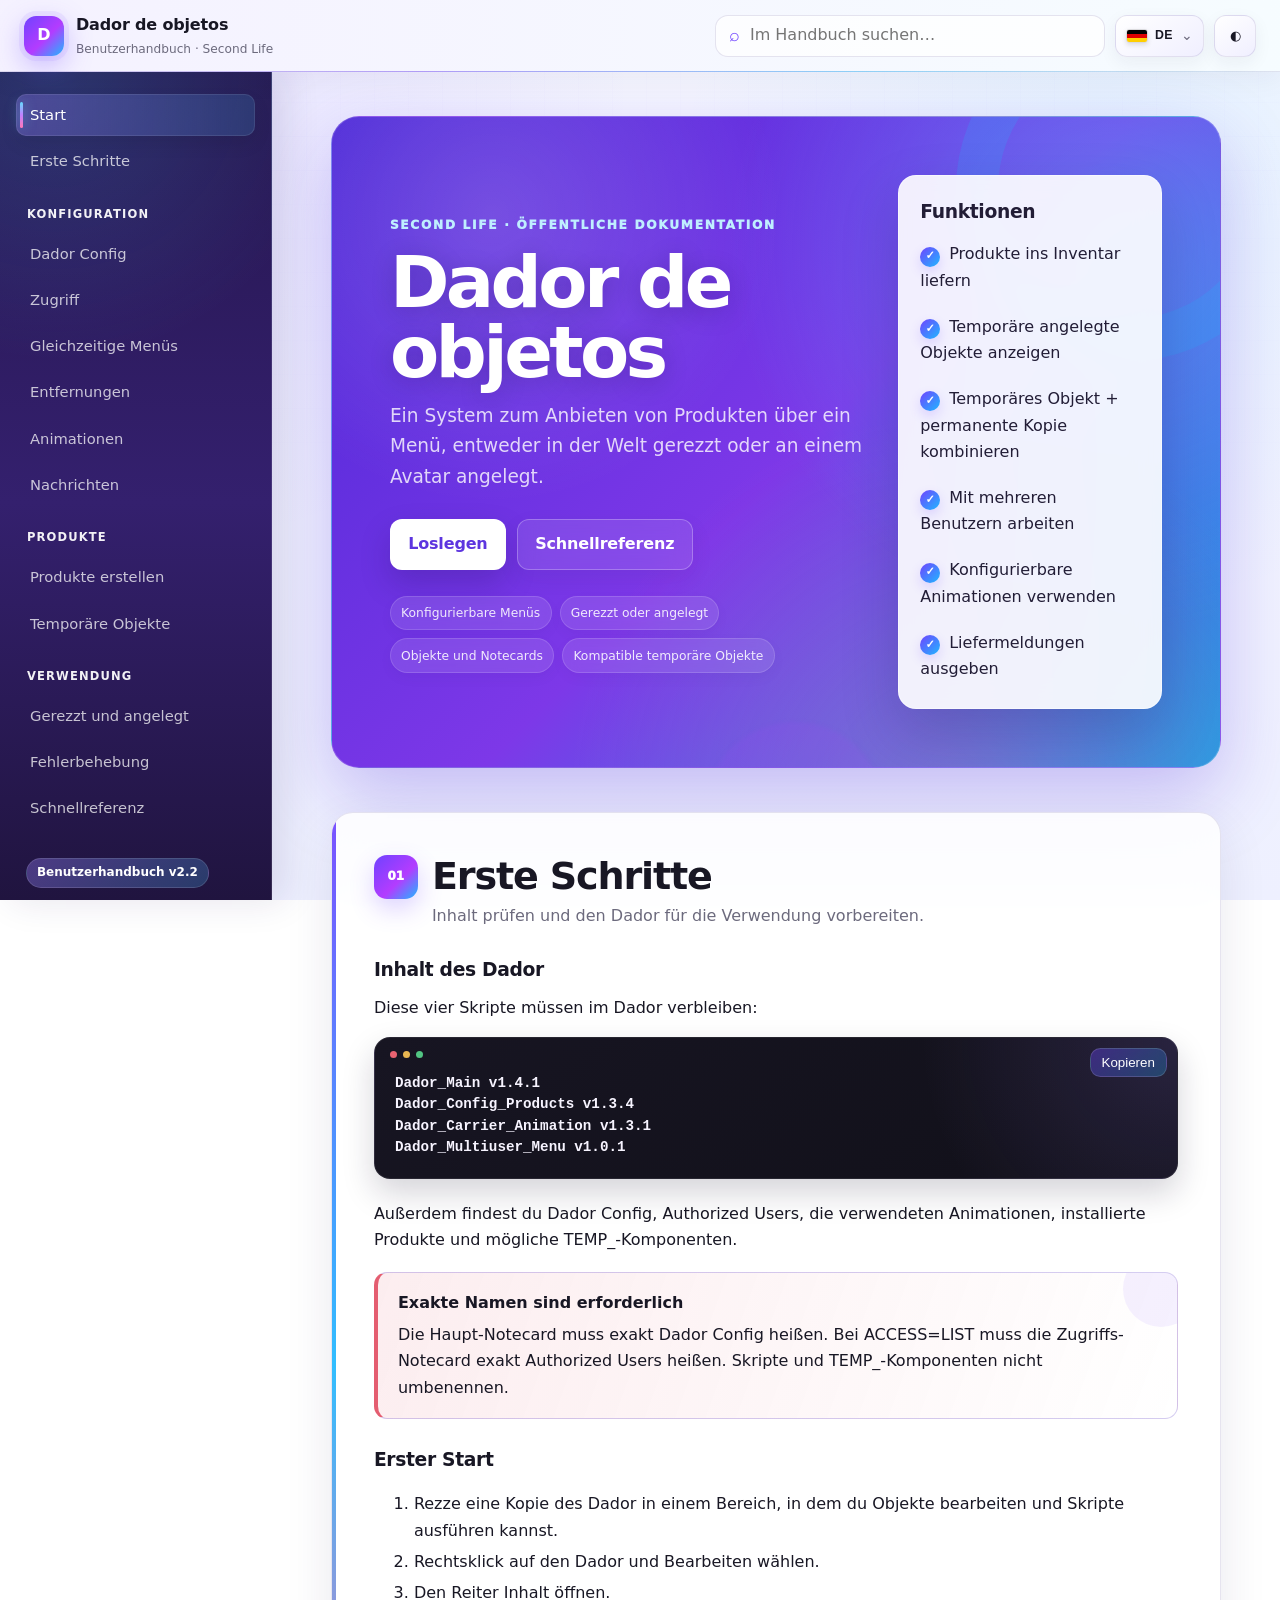
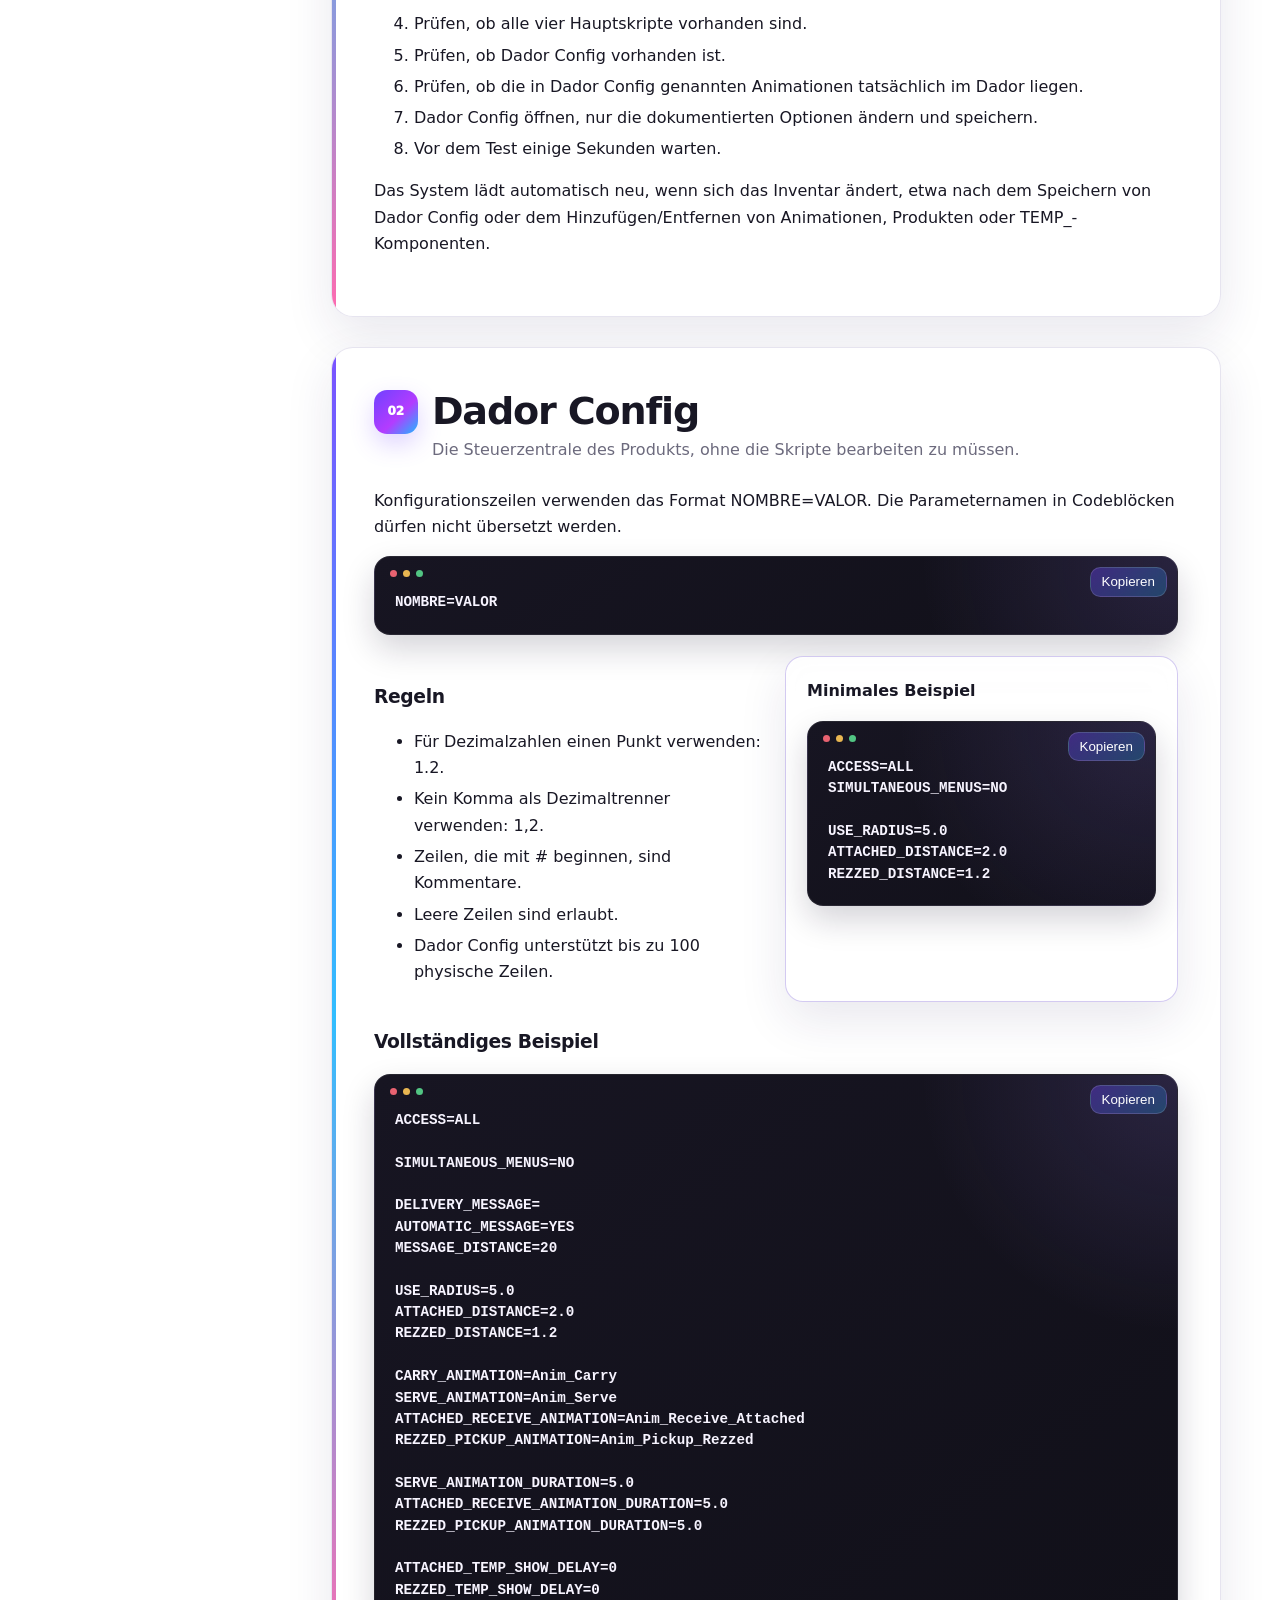
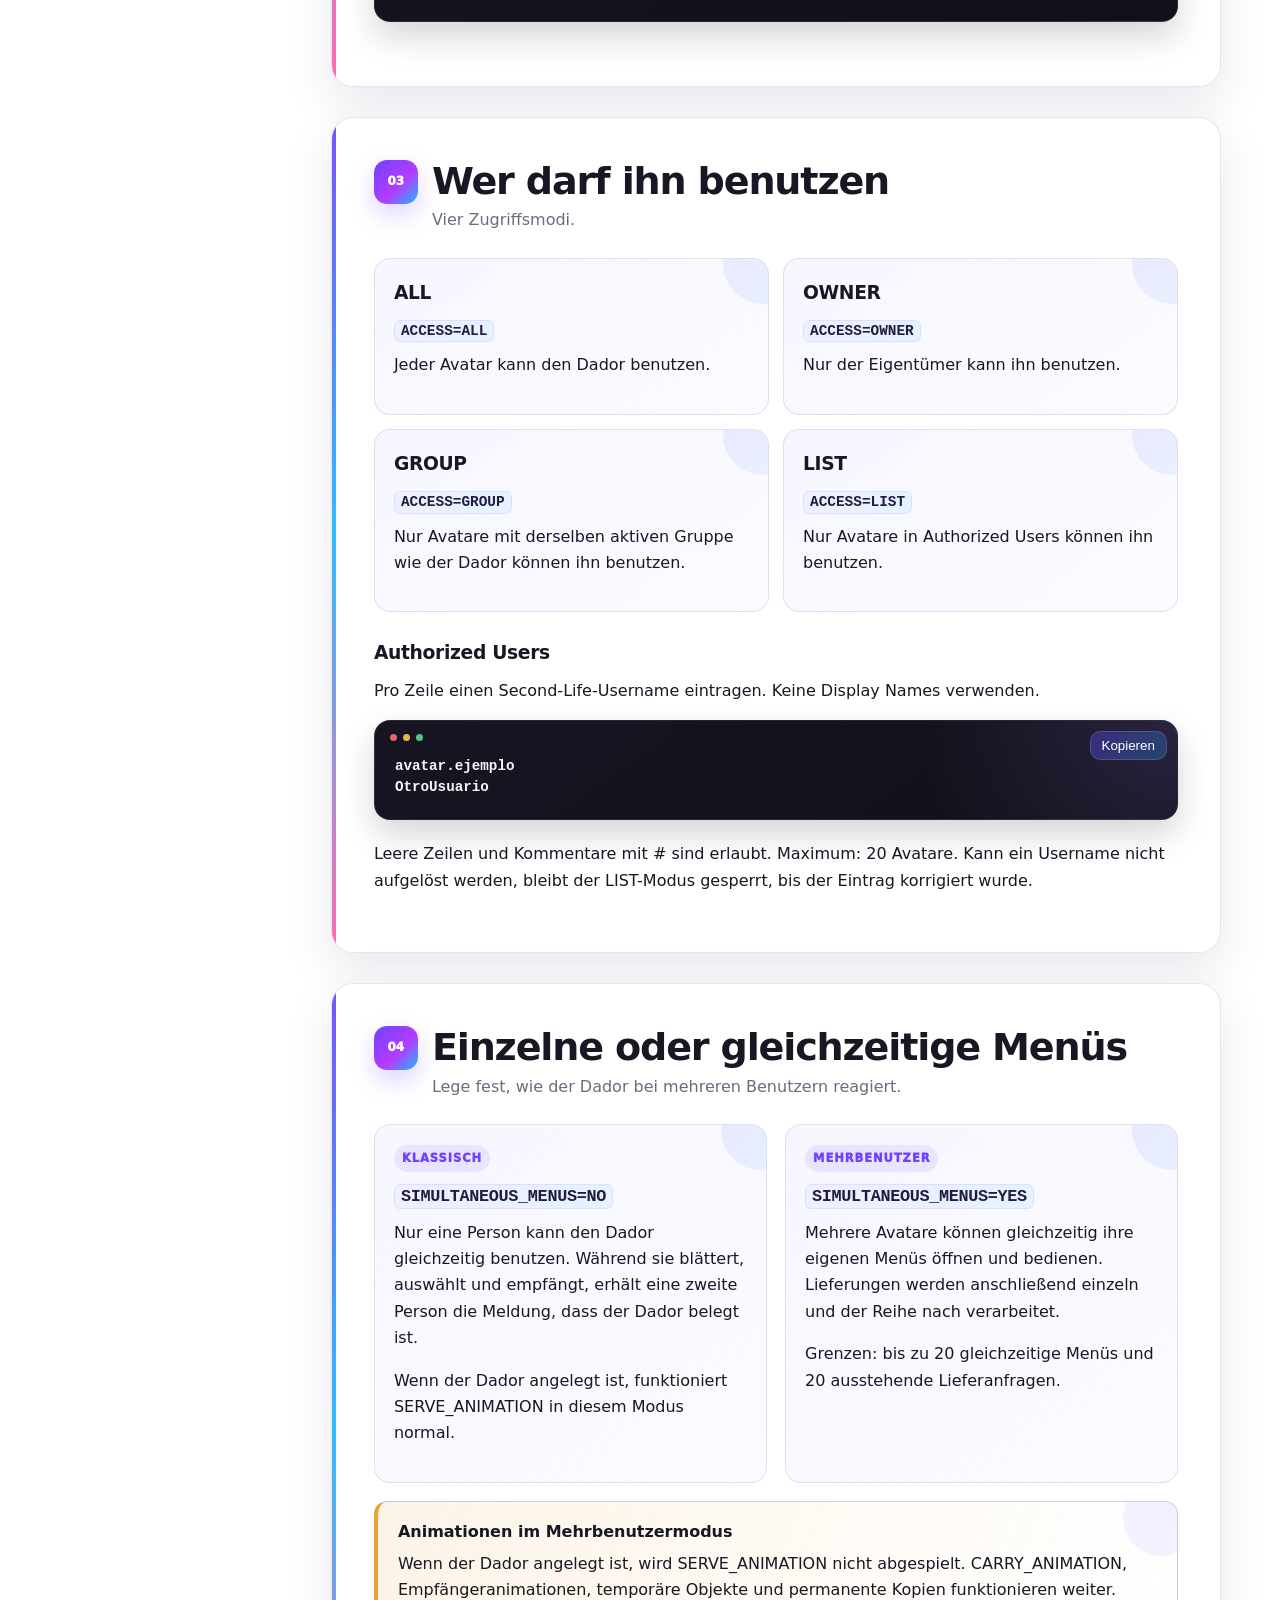
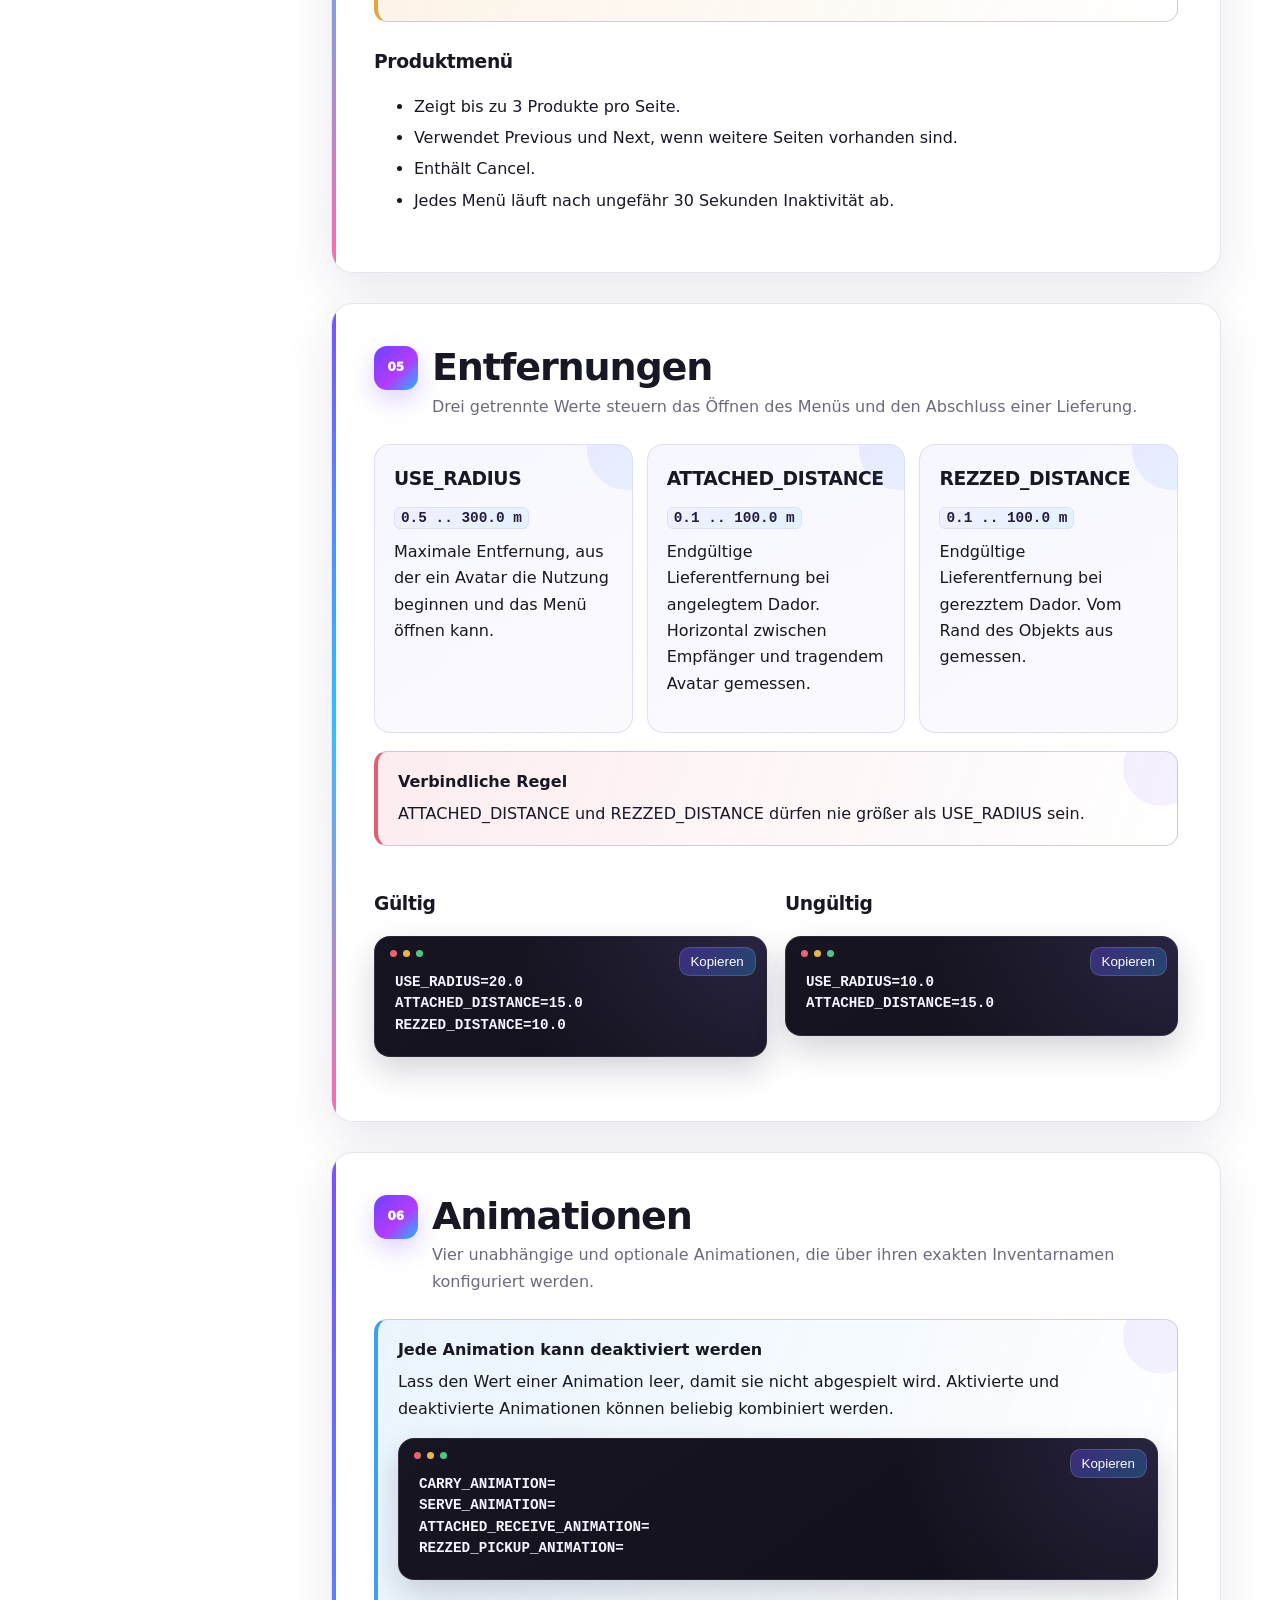
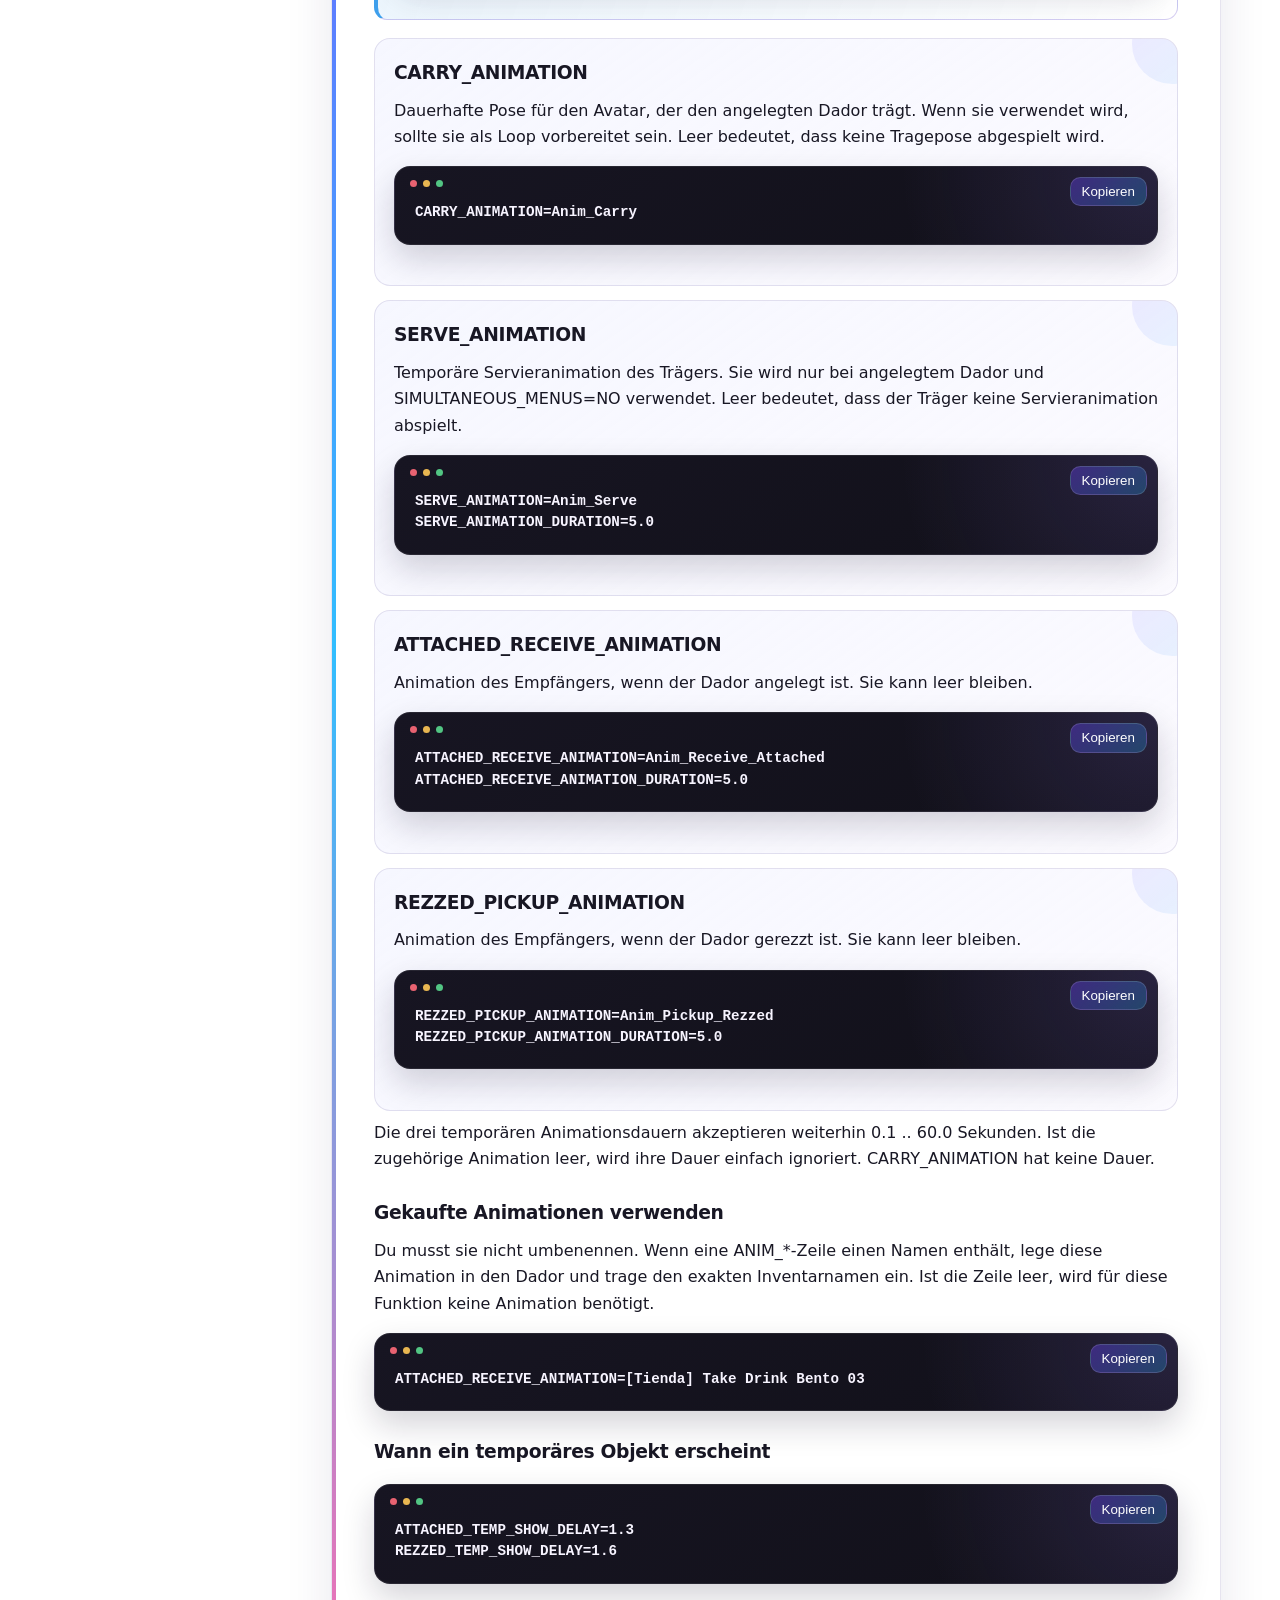
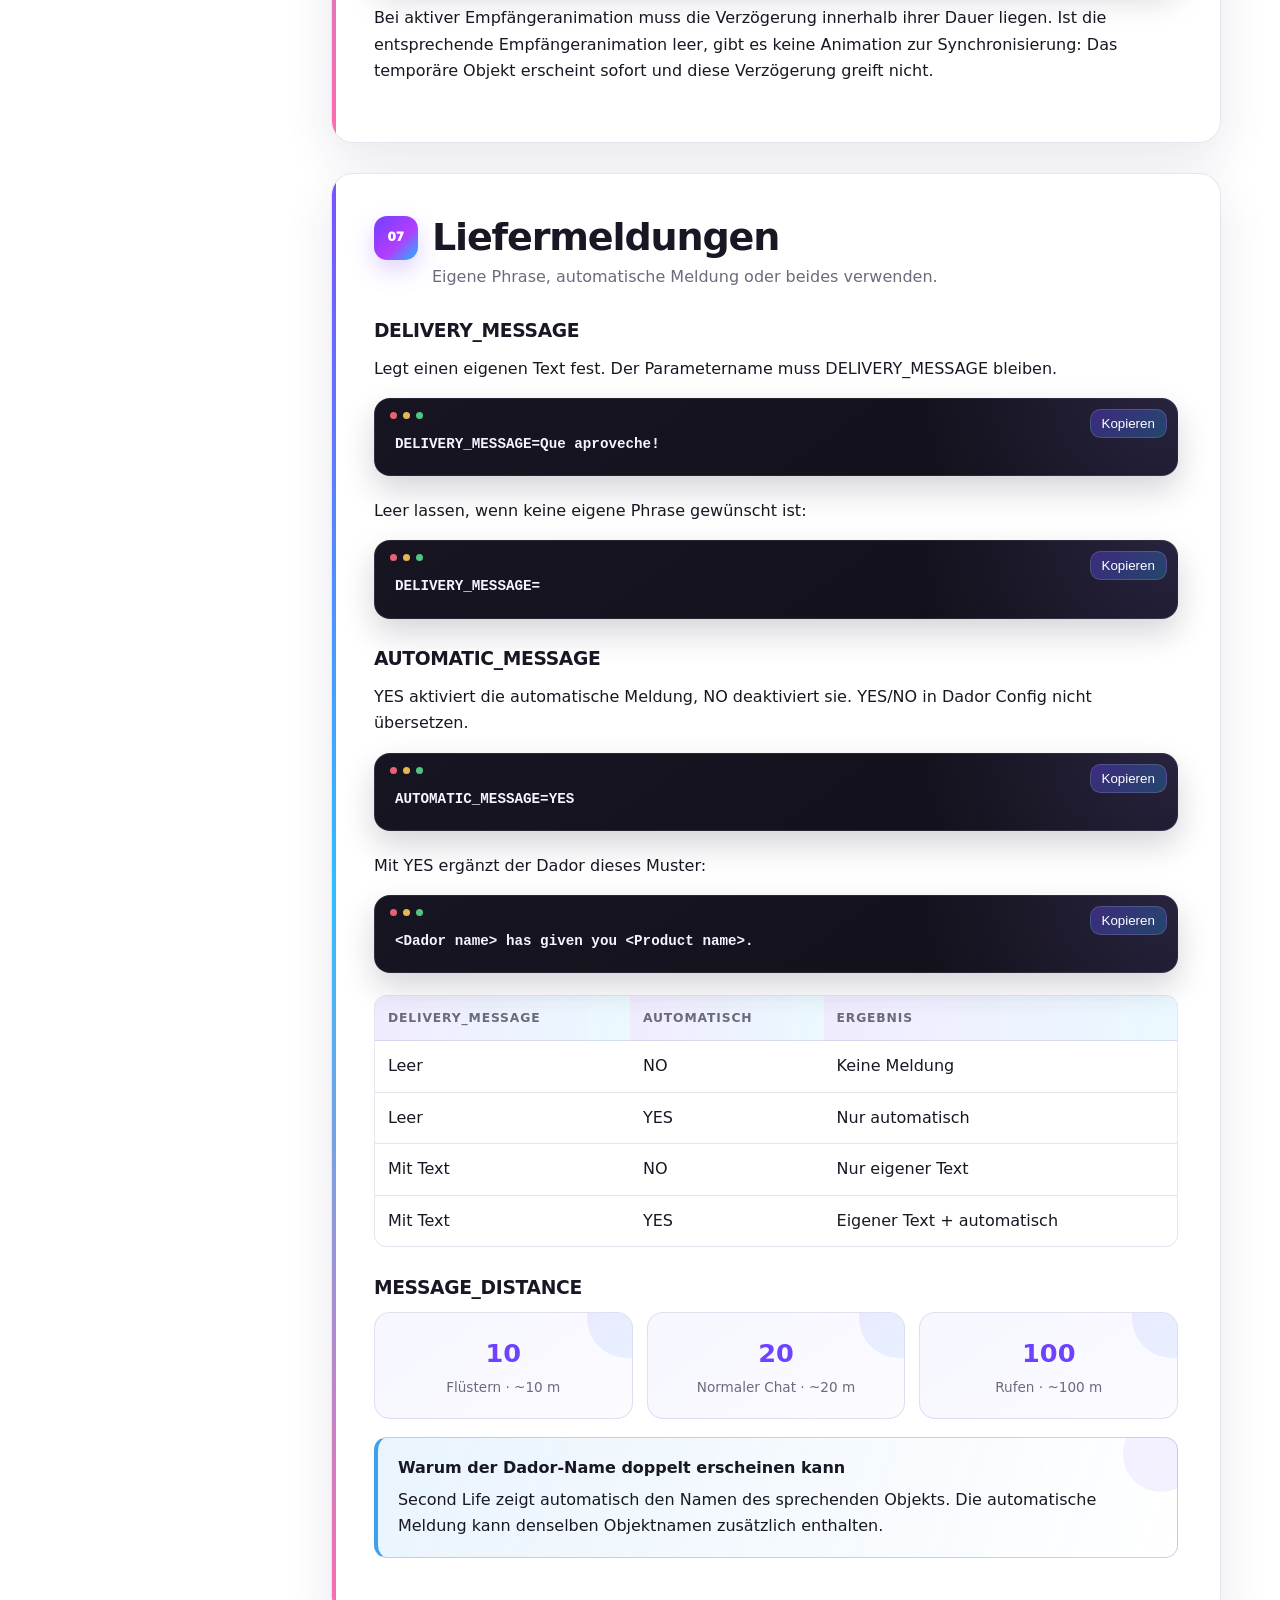
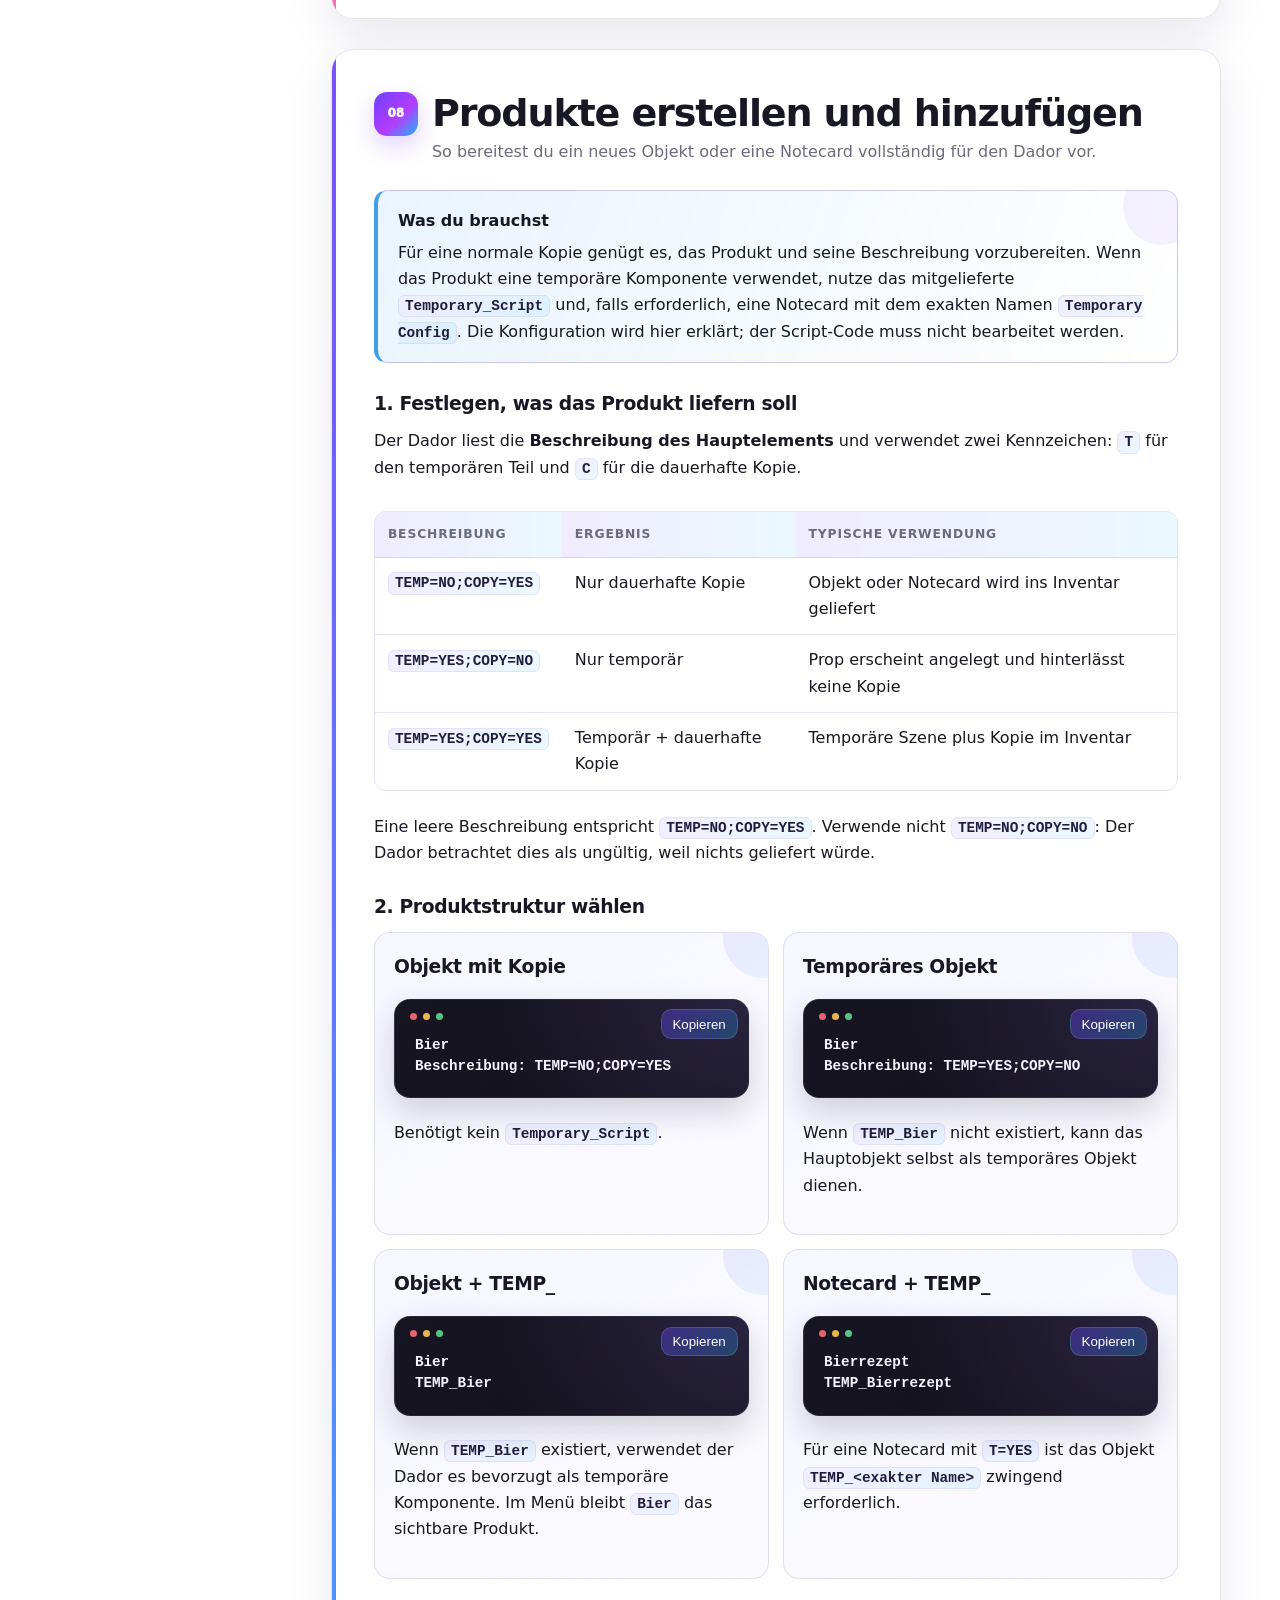
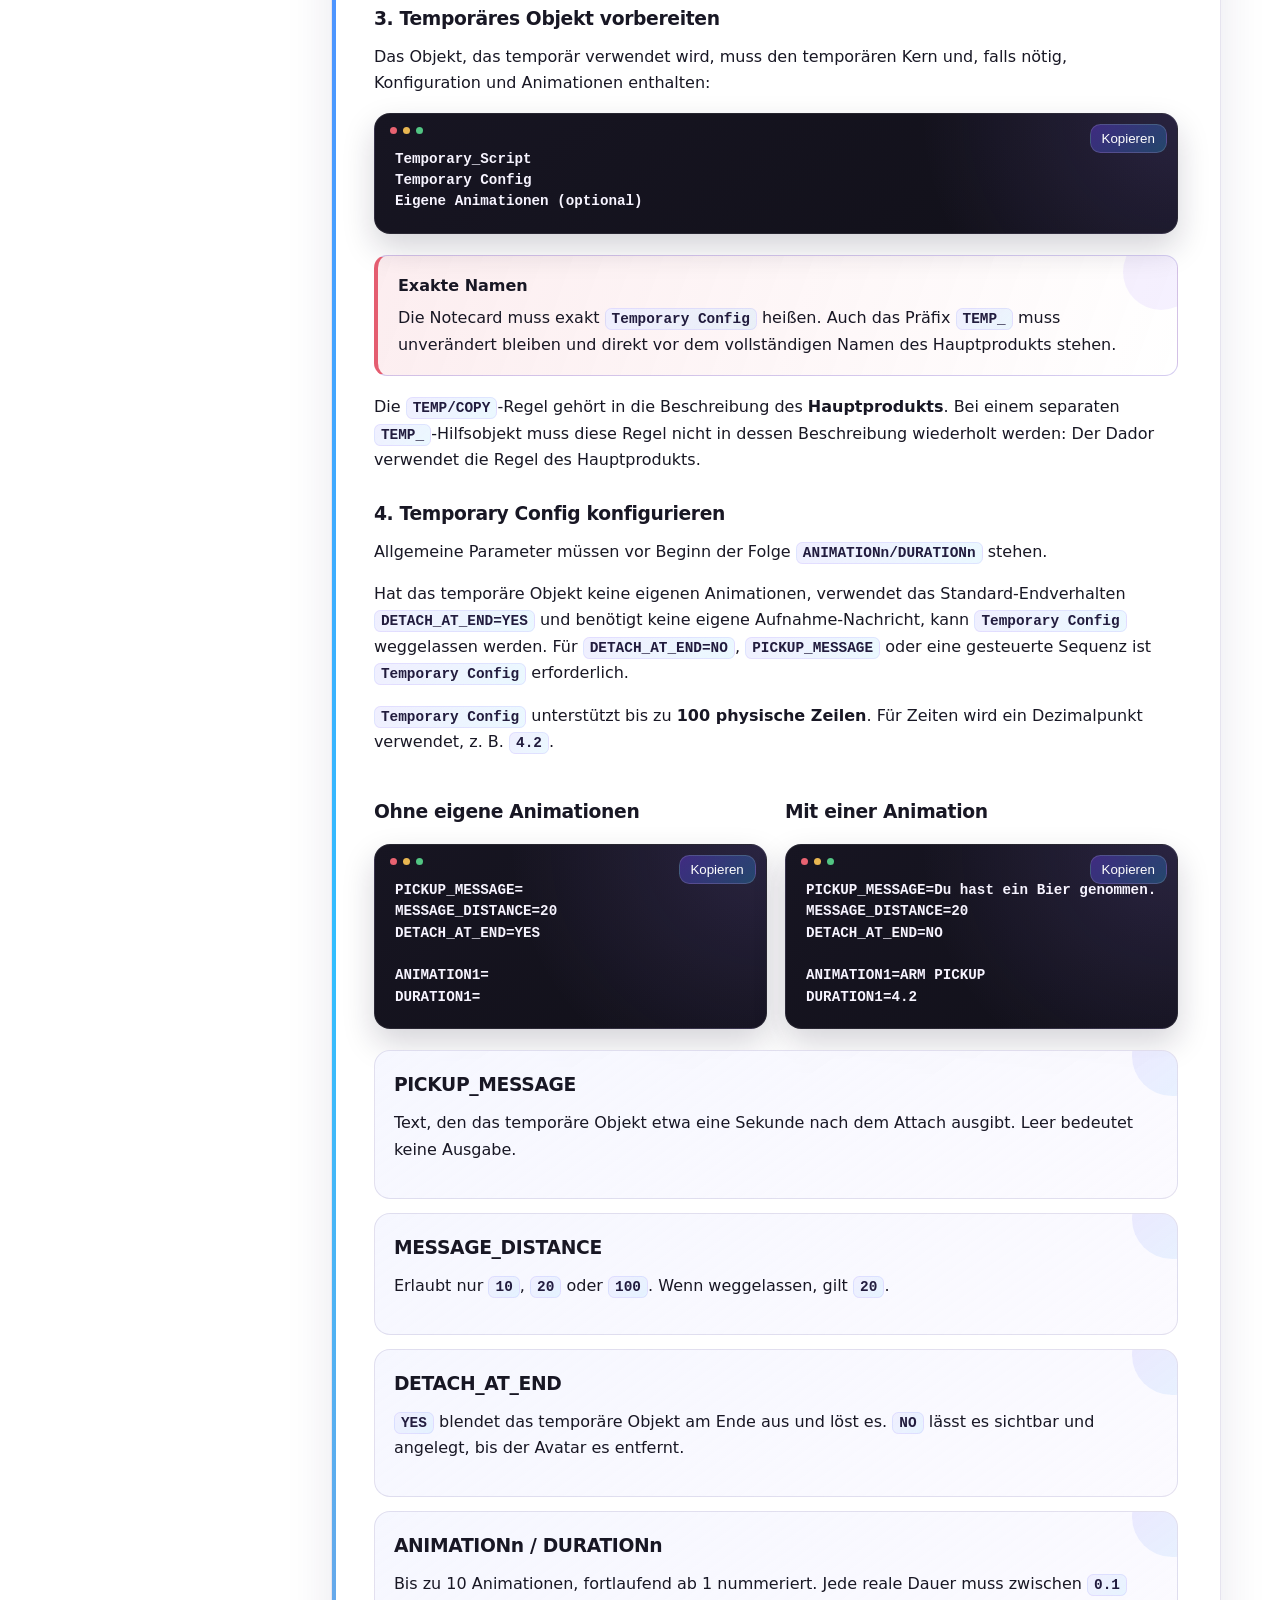
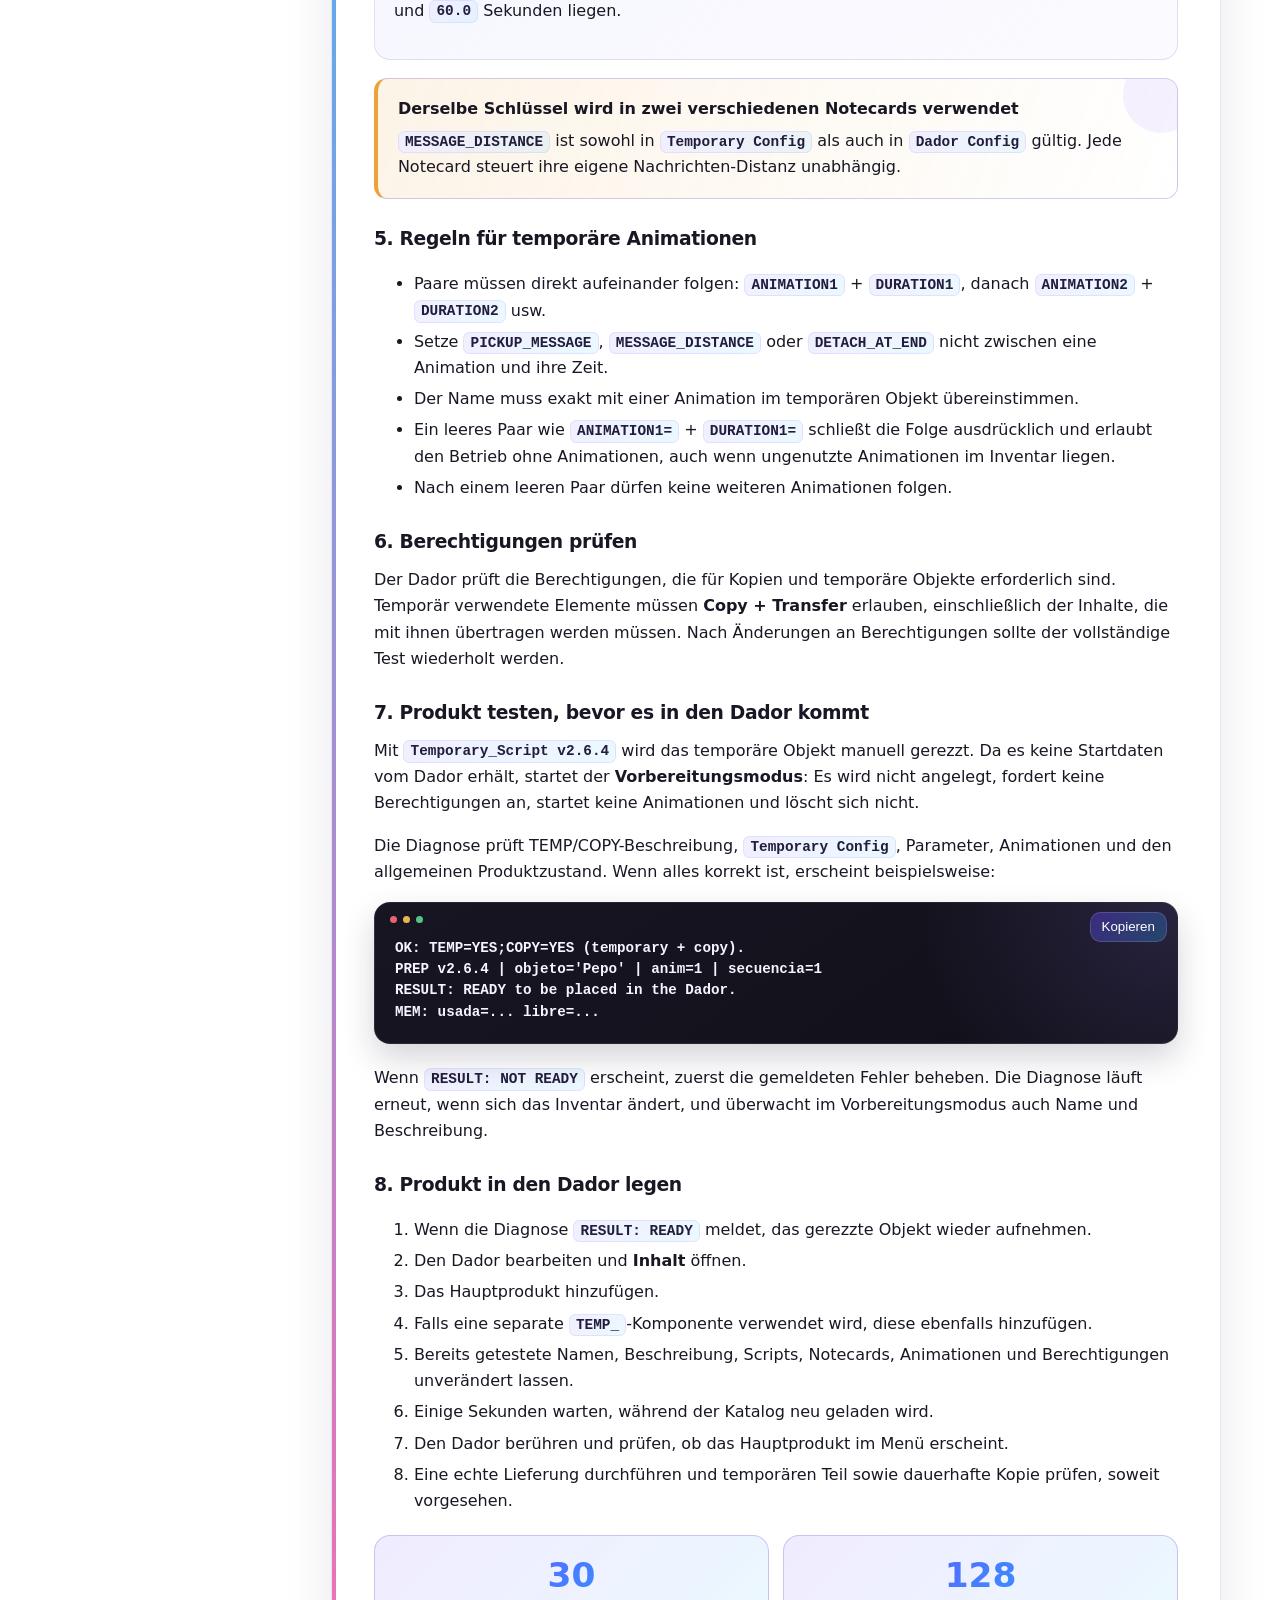
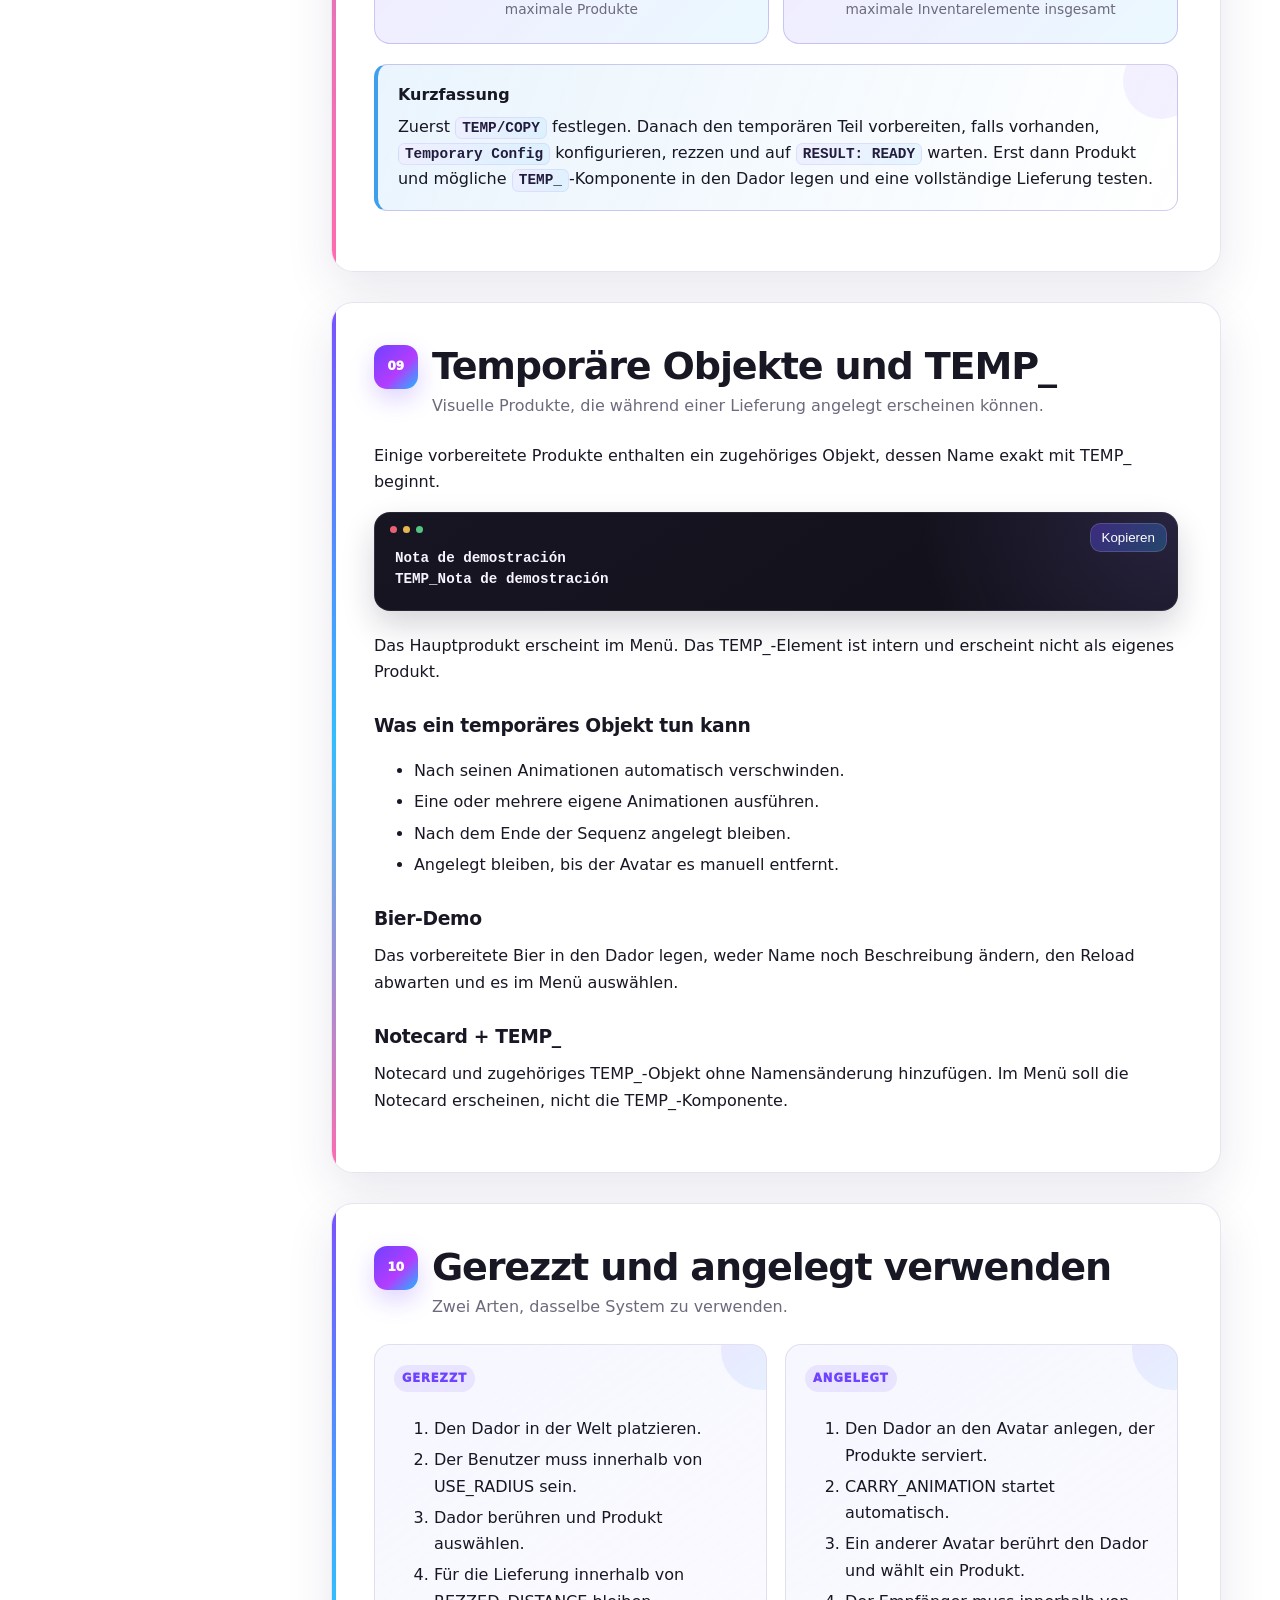
==== docs/de.html @ 430cce29 "Manual: align English runtime examples in de.html" ====
<!doctype html>
<html lang="de" data-theme="light" data-language="de">
<head>
  <meta charset="utf-8">
  <meta name="viewport" content="width=device-width,initial-scale=1">
  <meta name="description" content="Benutzerhandbuch für Dador de objetos in Second Life.">
  <meta name="theme-color" content="#6d4aff">
  <title>Dador de objetos · Benutzerhandbuch</title>
  <link rel="stylesheet" href="./styles.css?v=flags-20260929-2">
</head>
<body>
<header class="topbar">
  <button class="icon-button mobile-only" id="menuButton" aria-label="Menü öffnen">☰</button>
  <a class="brand" href="#inicio" aria-label="Dador de objetos">
    <span class="brand-mark">D</span>
    <span><strong>Dador de objetos</strong><small>Benutzerhandbuch · Second Life</small></span>
  </a>
  <div class="top-actions">
    <label class="search"><span>⌕</span><input id="searchInput" type="search" placeholder="Im Handbuch suchen…" aria-label="Im Handbuch suchen…"></label>
    <div class="language-dropdown" id="languageDropdown">
        <button class="language-button" id="languageButton" type="button" aria-label="Sprache ändern" aria-haspopup="true" aria-expanded="false">
          <img class="language-flag" width="22" height="14" id="currentLanguageFlag" src="./assets/flags/es.svg" alt="">
          <span class="language-code" id="currentLanguageCode">ES</span>
          <span class="language-chevron" aria-hidden="true">⌄</span>
        </button>
        <div class="language-menu" id="languageMenu" role="menu">
          <a href="./" data-lang="es" role="menuitem"><img class="language-flag" width="22" height="14" src="./assets/flags/es.svg" alt=""><span>ES</span></a>
          <a href="./en.html" data-lang="en" role="menuitem"><img class="language-flag" width="22" height="14" src="./assets/flags/gb.svg" alt=""><span>EN</span></a>
          <a href="./pt.html" data-lang="pt" role="menuitem"><img class="language-flag" width="22" height="14" src="./assets/flags/pt.svg" alt=""><span>PT</span></a>
          <a href="./de.html" data-lang="de" role="menuitem"><img class="language-flag" width="22" height="14" src="./assets/flags/de.svg" alt=""><span>DE</span></a>
          <a href="./fr.html" data-lang="fr" role="menuitem"><img class="language-flag" width="22" height="14" src="./assets/flags/fr.svg" alt=""><span>FR</span></a>
          <a href="./ja.html" data-lang="ja" role="menuitem"><img class="language-flag" width="22" height="14" src="./assets/flags/jp.svg" alt=""><span>日本語</span></a>
        </div>
      </div>
    <button class="icon-button" id="themeButton" aria-label="Darstellung ändern">◐</button>
  </div>
</header>

<div class="layout">
<aside class="sidebar" id="sidebar">
  <nav>
    <a href="#inicio">Start</a>
    <a href="#primeros-pasos">Erste Schritte</a>
    <div class="nav-group">Konfiguration</div>
    <a href="#config-dador">Dador Config</a>
    <a href="#acceso">Zugriff</a>
    <a href="#menus">Gleichzeitige Menüs</a>
    <a href="#distancias">Entfernungen</a>
    <a href="#animaciones">Animationen</a>
    <a href="#mensajes">Nachrichten</a>
    <div class="nav-group">Produkte</div>
    <a href="#productos">Produkte erstellen</a>
    <a href="#temporales">Temporäre Objekte</a>
    <div class="nav-group">Verwendung</div>
    <a href="#uso">Gerezzt und angelegt</a>
    <a href="#problemas">Fehlerbehebung</a>
    <a href="#referencia">Schnellreferenz</a>
  </nav>
  <div class="sidebar-footer"><span class="pill">Benutzerhandbuch v2.2</span><span class="muted">Dador_Main v1.4.1</span></div>
</aside>

<main class="content" id="content">
<section id="inicio" class="hero searchable">
  <div class="hero-copy">
    <span class="eyebrow">Second Life · öffentliche Dokumentation</span>
    <h1>Dador de objetos</h1>
    <p class="lead">Ein System zum Anbieten von Produkten über ein Menü, entweder in der Welt gerezzt oder an einem Avatar angelegt.</p>
    <div class="hero-actions"><a class="button primary" href="#primeros-pasos">Loslegen</a><a class="button ghost" href="#referencia">Schnellreferenz</a></div>
    <div class="badges"><span>Konfigurierbare Menüs</span><span>Gerezzt oder angelegt</span><span>Objekte und Notecards</span><span>Kompatible temporäre Objekte</span></div>
  </div>
  <div class="hero-card">
    <h3>Funktionen</h3>
    <ul class="check-list">
      <li>Produkte ins Inventar liefern</li><li>Temporäre angelegte Objekte anzeigen</li><li>Temporäres Objekt + permanente Kopie kombinieren</li><li>Mit mehreren Benutzern arbeiten</li><li>Konfigurierbare Animationen verwenden</li><li>Liefermeldungen ausgeben</li>
    </ul>
  </div>
</section>

<div id="noResults" class="no-results" hidden><h2>Keine Treffer</h2><p>Versuche einen anderen Suchbegriff.</p></div>

<section id="primeros-pasos" class="doc-section searchable">
  <div class="section-heading"><span class="step">01</span><div><h2>Erste Schritte</h2><p>Inhalt prüfen und den Dador für die Verwendung vorbereiten.</p></div></div>
  <h3>Inhalt des Dador</h3>
  <p>Diese vier Skripte müssen im Dador verbleiben:</p>
  <pre><code>Dador_Main v1.4.1
Dador_Config_Products v1.3.4
Dador_Carrier_Animation v1.3.1
Dador_Multiuser_Menu v1.0.1</code></pre>
  <p>Außerdem findest du Dador Config, Authorized Users, die verwendeten Animationen, installierte Produkte und mögliche TEMP_-Komponenten.</p>
  <div class="callout danger"><strong>Exakte Namen sind erforderlich</strong><p>Die Haupt-Notecard muss exakt Dador Config heißen. Bei ACCESS=LIST muss die Zugriffs-Notecard exakt Authorized Users heißen. Skripte und TEMP_-Komponenten nicht umbenennen.</p></div>
  <h3>Erster Start</h3>
  <ol><li>Rezze eine Kopie des Dador in einem Bereich, in dem du Objekte bearbeiten und Skripte ausführen kannst.</li><li>Rechtsklick auf den Dador und Bearbeiten wählen.</li><li>Den Reiter Inhalt öffnen.</li><li>Prüfen, ob alle vier Hauptskripte vorhanden sind.</li><li>Prüfen, ob Dador Config vorhanden ist.</li><li>Prüfen, ob die in Dador Config genannten Animationen tatsächlich im Dador liegen.</li><li>Dador Config öffnen, nur die dokumentierten Optionen ändern und speichern.</li><li>Vor dem Test einige Sekunden warten.</li></ol>
  <p>Das System lädt automatisch neu, wenn sich das Inventar ändert, etwa nach dem Speichern von Dador Config oder dem Hinzufügen/Entfernen von Animationen, Produkten oder TEMP_-Komponenten.</p>
</section>

<section id="config-dador" class="doc-section searchable">
  <div class="section-heading"><span class="step">02</span><div><h2>Dador Config</h2><p>Die Steuerzentrale des Produkts, ohne die Skripte bearbeiten zu müssen.</p></div></div>
  <p>Konfigurationszeilen verwenden das Format NOMBRE=VALOR. Die Parameternamen in Codeblöcken dürfen nicht übersetzt werden.</p>
  <pre><code>NOMBRE=VALOR</code></pre>
  <div class="two-col">
    <div><h3>Regeln</h3><ul><li>Für Dezimalzahlen einen Punkt verwenden: 1.2.</li><li>Kein Komma als Dezimaltrenner verwenden: 1,2.</li><li>Zeilen, die mit # beginnen, sind Kommentare.</li><li>Leere Zeilen sind erlaubt.</li><li>Dador Config unterstützt bis zu 100 physische Zeilen.</li></ul></div>
    <div class="mini-card"><strong>Minimales Beispiel</strong><pre><code>ACCESS=ALL
SIMULTANEOUS_MENUS=NO

USE_RADIUS=5.0
ATTACHED_DISTANCE=2.0
REZZED_DISTANCE=1.2</code></pre></div>
  </div>
  <h3>Vollständiges Beispiel</h3><pre><code>ACCESS=ALL

SIMULTANEOUS_MENUS=NO

DELIVERY_MESSAGE=
AUTOMATIC_MESSAGE=YES
MESSAGE_DISTANCE=20

USE_RADIUS=5.0
ATTACHED_DISTANCE=2.0
REZZED_DISTANCE=1.2

CARRY_ANIMATION=Anim_Carry
SERVE_ANIMATION=Anim_Serve
ATTACHED_RECEIVE_ANIMATION=Anim_Receive_Attached
REZZED_PICKUP_ANIMATION=Anim_Pickup_Rezzed

SERVE_ANIMATION_DURATION=5.0
ATTACHED_RECEIVE_ANIMATION_DURATION=5.0
REZZED_PICKUP_ANIMATION_DURATION=5.0

ATTACHED_TEMP_SHOW_DELAY=0
REZZED_TEMP_SHOW_DELAY=0</code></pre>
</section>

<section id="acceso" class="doc-section searchable">
  <div class="section-heading"><span class="step">03</span><div><h2>Wer darf ihn benutzen</h2><p>Vier Zugriffsmodi.</p></div></div>
  <div class="cards four">
    <article><h3>ALL</h3><code>ACCESS=ALL</code><p>Jeder Avatar kann den Dador benutzen.</p></article>
    <article><h3>OWNER</h3><code>ACCESS=OWNER</code><p>Nur der Eigentümer kann ihn benutzen.</p></article>
    <article><h3>GROUP</h3><code>ACCESS=GROUP</code><p>Nur Avatare mit derselben aktiven Gruppe wie der Dador können ihn benutzen.</p></article>
    <article><h3>LIST</h3><code>ACCESS=LIST</code><p>Nur Avatare in Authorized Users können ihn benutzen.</p></article>
  </div>
  <h3>Authorized Users</h3>
  <p>Pro Zeile einen Second-Life-Username eintragen. Keine Display Names verwenden.</p><pre><code>avatar.ejemplo
OtroUsuario</code></pre><p>Leere Zeilen und Kommentare mit # sind erlaubt. Maximum: 20 Avatare. Kann ein Username nicht aufgelöst werden, bleibt der LIST-Modus gesperrt, bis der Eintrag korrigiert wurde.</p>
</section>

<section id="menus" class="doc-section searchable">
  <div class="section-heading"><span class="step">04</span><div><h2>Einzelne oder gleichzeitige Menüs</h2><p>Lege fest, wie der Dador bei mehreren Benutzern reagiert.</p></div></div>
  <div class="compare">
    <article><span class="compare-label">Klassisch</span><h3><code>SIMULTANEOUS_MENUS=NO</code></h3><p>Nur eine Person kann den Dador gleichzeitig benutzen. Während sie blättert, auswählt und empfängt, erhält eine zweite Person die Meldung, dass der Dador belegt ist.</p><p>Wenn der Dador angelegt ist, funktioniert SERVE_ANIMATION in diesem Modus normal.</p></article>
    <article><span class="compare-label">Mehrbenutzer</span><h3><code>SIMULTANEOUS_MENUS=YES</code></h3><p>Mehrere Avatare können gleichzeitig ihre eigenen Menüs öffnen und bedienen. Lieferungen werden anschließend einzeln und der Reihe nach verarbeitet.</p><p>Grenzen: bis zu 20 gleichzeitige Menüs und 20 ausstehende Lieferanfragen.</p></article>
  </div>
  <div class="callout warning"><strong>Animationen im Mehrbenutzermodus</strong><p>Wenn der Dador angelegt ist, wird SERVE_ANIMATION nicht abgespielt. CARRY_ANIMATION, Empfängeranimationen, temporäre Objekte und permanente Kopien funktionieren weiter.</p></div>
  <h3>Produktmenü</h3><ul><li>Zeigt bis zu 3 Produkte pro Seite.</li><li>Verwendet Previous und Next, wenn weitere Seiten vorhanden sind.</li><li>Enthält Cancel.</li><li>Jedes Menü läuft nach ungefähr 30 Sekunden Inaktivität ab.</li></ul>
</section>

<section id="distancias" class="doc-section searchable">
  <div class="section-heading"><span class="step">05</span><div><h2>Entfernungen</h2><p>Drei getrennte Werte steuern das Öffnen des Menüs und den Abschluss einer Lieferung.</p></div></div>
  <div class="cards three">
    <article><h3>USE_RADIUS</h3><code>0.5 .. 300.0 m</code><p>Maximale Entfernung, aus der ein Avatar die Nutzung beginnen und das Menü öffnen kann.</p></article>
    <article><h3>ATTACHED_DISTANCE</h3><code>0.1 .. 100.0 m</code><p>Endgültige Lieferentfernung bei angelegtem Dador. Horizontal zwischen Empfänger und tragendem Avatar gemessen.</p></article>
    <article><h3>REZZED_DISTANCE</h3><code>0.1 .. 100.0 m</code><p>Endgültige Lieferentfernung bei gerezztem Dador. Vom Rand des Objekts aus gemessen.</p></article>
  </div>
  <div class="callout danger"><strong>Verbindliche Regel</strong><p>ATTACHED_DISTANCE und REZZED_DISTANCE dürfen nie größer als USE_RADIUS sein.</p></div>
  <div class="two-col"><div><h3>Gültig</h3><pre><code>USE_RADIUS=20.0
ATTACHED_DISTANCE=15.0
REZZED_DISTANCE=10.0</code></pre></div><div><h3>Ungültig</h3><pre><code>USE_RADIUS=10.0
ATTACHED_DISTANCE=15.0</code></pre></div></div>
</section>

<section id="animaciones" class="doc-section searchable">
  <div class="section-heading"><span class="step">06</span><div><h2>Animationen</h2><p>Vier unabhängige und optionale Animationen, die über ihren exakten Inventarnamen konfiguriert werden.</p></div></div>
  <div class="callout info"><strong>Jede Animation kann deaktiviert werden</strong><p>Lass den Wert einer Animation leer, damit sie nicht abgespielt wird. Aktivierte und deaktivierte Animationen können beliebig kombiniert werden.</p><pre><code>CARRY_ANIMATION=
SERVE_ANIMATION=
ATTACHED_RECEIVE_ANIMATION=
REZZED_PICKUP_ANIMATION=</code></pre></div>
  <div class="feature-list">
    <article><h3>CARRY_ANIMATION</h3><p>Dauerhafte Pose für den Avatar, der den angelegten Dador trägt. Wenn sie verwendet wird, sollte sie als Loop vorbereitet sein. Leer bedeutet, dass keine Tragepose abgespielt wird.</p><pre><code>CARRY_ANIMATION=Anim_Carry</code></pre></article>
    <article><h3>SERVE_ANIMATION</h3><p>Temporäre Servieranimation des Trägers. Sie wird nur bei angelegtem Dador und SIMULTANEOUS_MENUS=NO verwendet. Leer bedeutet, dass der Träger keine Servieranimation abspielt.</p><pre><code>SERVE_ANIMATION=Anim_Serve
SERVE_ANIMATION_DURATION=5.0</code></pre></article>
    <article><h3>ATTACHED_RECEIVE_ANIMATION</h3><p>Animation des Empfängers, wenn der Dador angelegt ist. Sie kann leer bleiben.</p><pre><code>ATTACHED_RECEIVE_ANIMATION=Anim_Receive_Attached
ATTACHED_RECEIVE_ANIMATION_DURATION=5.0</code></pre></article>
    <article><h3>REZZED_PICKUP_ANIMATION</h3><p>Animation des Empfängers, wenn der Dador gerezzt ist. Sie kann leer bleiben.</p><pre><code>REZZED_PICKUP_ANIMATION=Anim_Pickup_Rezzed
REZZED_PICKUP_ANIMATION_DURATION=5.0</code></pre></article>
  </div>
  <p>Die drei temporären Animationsdauern akzeptieren weiterhin 0.1 .. 60.0 Sekunden. Ist die zugehörige Animation leer, wird ihre Dauer einfach ignoriert. CARRY_ANIMATION hat keine Dauer.</p>
  <h3>Gekaufte Animationen verwenden</h3><p>Du musst sie nicht umbenennen. Wenn eine ANIM_*-Zeile einen Namen enthält, lege diese Animation in den Dador und trage den exakten Inventarnamen ein. Ist die Zeile leer, wird für diese Funktion keine Animation benötigt.</p><pre><code>ATTACHED_RECEIVE_ANIMATION=[Tienda] Take Drink Bento 03</code></pre>
  <h3>Wann ein temporäres Objekt erscheint</h3><pre><code>ATTACHED_TEMP_SHOW_DELAY=1.3
REZZED_TEMP_SHOW_DELAY=1.6</code></pre><p>Bei aktiver Empfängeranimation muss die Verzögerung innerhalb ihrer Dauer liegen. Ist die entsprechende Empfängeranimation leer, gibt es keine Animation zur Synchronisierung: Das temporäre Objekt erscheint sofort und diese Verzögerung greift nicht.</p>
</section>

<section id="mensajes" class="doc-section searchable">
  <div class="section-heading"><span class="step">07</span><div><h2>Liefermeldungen</h2><p>Eigene Phrase, automatische Meldung oder beides verwenden.</p></div></div>
  <h3>DELIVERY_MESSAGE</h3><p>Legt einen eigenen Text fest. Der Parametername muss DELIVERY_MESSAGE bleiben.</p><pre><code>DELIVERY_MESSAGE=Que aproveche!</code></pre><p>Leer lassen, wenn keine eigene Phrase gewünscht ist:</p><pre><code>DELIVERY_MESSAGE=</code></pre>
  <h3>AUTOMATIC_MESSAGE</h3><p>YES aktiviert die automatische Meldung, NO deaktiviert sie. YES/NO in Dador Config nicht übersetzen.</p><pre><code>AUTOMATIC_MESSAGE=YES</code></pre><p>Mit YES ergänzt der Dador dieses Muster:</p><pre><code>&lt;Dador name&gt; has given you &lt;Product name&gt;.</code></pre>
  <table><thead><tr><th>DELIVERY_MESSAGE</th><th>Automatisch</th><th>Ergebnis</th></tr></thead><tbody>
    <tr><td>Leer</td><td>NO</td><td>Keine Meldung</td></tr>
    <tr><td>Leer</td><td>YES</td><td>Nur automatisch</td></tr>
    <tr><td>Mit Text</td><td>NO</td><td>Nur eigener Text</td></tr>
    <tr><td>Mit Text</td><td>YES</td><td>Eigener Text + automatisch</td></tr>
  </tbody></table>
  <h3>MESSAGE_DISTANCE</h3>
  <div class="cards three compact"><article><strong>10</strong><span>Flüstern · ~10 m</span></article><article><strong>20</strong><span>Normaler Chat · ~20 m</span></article><article><strong>100</strong><span>Rufen · ~100 m</span></article></div>
  <div class="callout info"><strong>Warum der Dador-Name doppelt erscheinen kann</strong><p>Second Life zeigt automatisch den Namen des sprechenden Objekts. Die automatische Meldung kann denselben Objektnamen zusätzlich enthalten.</p></div>
</section>

<section id="productos" class="doc-section searchable">
  <div class="section-heading"><span class="step">08</span><div><h2>Produkte erstellen und hinzufügen</h2><p>So bereitest du ein neues Objekt oder eine Notecard vollständig für den Dador vor.</p></div></div>

  <div class="callout info"><strong>Was du brauchst</strong><p>Für eine normale Kopie genügt es, das Produkt und seine Beschreibung vorzubereiten. Wenn das Produkt eine temporäre Komponente verwendet, nutze das mitgelieferte <code>Temporary_Script</code> und, falls erforderlich, eine Notecard mit dem exakten Namen <code>Temporary Config</code>. Die Konfiguration wird hier erklärt; der Script-Code muss nicht bearbeitet werden.</p></div>

  <h3>1. Festlegen, was das Produkt liefern soll</h3>
  <p>Der Dador liest die <strong>Beschreibung des Hauptelements</strong> und verwendet zwei Kennzeichen: <code>T</code> für den temporären Teil und <code>C</code> für die dauerhafte Kopie.</p>
  <div class="table-wrap"><table><thead><tr><th>Beschreibung</th><th>Ergebnis</th><th>Typische Verwendung</th></tr></thead><tbody>
    <tr><td><code>TEMP=NO;COPY=YES</code></td><td>Nur dauerhafte Kopie</td><td>Objekt oder Notecard wird ins Inventar geliefert</td></tr>
    <tr><td><code>TEMP=YES;COPY=NO</code></td><td>Nur temporär</td><td>Prop erscheint angelegt und hinterlässt keine Kopie</td></tr>
    <tr><td><code>TEMP=YES;COPY=YES</code></td><td>Temporär + dauerhafte Kopie</td><td>Temporäre Szene plus Kopie im Inventar</td></tr>
  </tbody></table></div>
  <p>Eine leere Beschreibung entspricht <code>TEMP=NO;COPY=YES</code>. Verwende nicht <code>TEMP=NO;COPY=NO</code>: Der Dador betrachtet dies als ungültig, weil nichts geliefert würde.</p>

  <h3>2. Produktstruktur wählen</h3>
  <div class="cards four">
    <article><h3>Objekt mit Kopie</h3><pre><code>Bier
Beschreibung: TEMP=NO;COPY=YES</code></pre><p>Benötigt kein <code>Temporary_Script</code>.</p></article>
    <article><h3>Temporäres Objekt</h3><pre><code>Bier
Beschreibung: TEMP=YES;COPY=NO</code></pre><p>Wenn <code>TEMP_Bier</code> nicht existiert, kann das Hauptobjekt selbst als temporäres Objekt dienen.</p></article>
    <article><h3>Objekt + TEMP_</h3><pre><code>Bier
TEMP_Bier</code></pre><p>Wenn <code>TEMP_Bier</code> existiert, verwendet der Dador es bevorzugt als temporäre Komponente. Im Menü bleibt <code>Bier</code> das sichtbare Produkt.</p></article>
    <article><h3>Notecard + TEMP_</h3><pre><code>Bierrezept
TEMP_Bierrezept</code></pre><p>Für eine Notecard mit <code>T=YES</code> ist das Objekt <code>TEMP_&lt;exakter Name&gt;</code> zwingend erforderlich.</p></article>
  </div>

  <h3>3. Temporäres Objekt vorbereiten</h3>
  <p>Das Objekt, das temporär verwendet wird, muss den temporären Kern und, falls nötig, Konfiguration und Animationen enthalten:</p>
  <pre><code>Temporary_Script
Temporary Config
Eigene Animationen (optional)</code></pre>
  <div class="callout danger"><strong>Exakte Namen</strong><p>Die Notecard muss exakt <code>Temporary Config</code> heißen. Auch das Präfix <code>TEMP_</code> muss unverändert bleiben und direkt vor dem vollständigen Namen des Hauptprodukts stehen.</p></div>
  <p>Die <code>TEMP/COPY</code>-Regel gehört in die Beschreibung des <strong>Hauptprodukts</strong>. Bei einem separaten <code>TEMP_</code>-Hilfsobjekt muss diese Regel nicht in dessen Beschreibung wiederholt werden: Der Dador verwendet die Regel des Hauptprodukts.</p>

  <h3>4. Temporary Config konfigurieren</h3>
  <p>Allgemeine Parameter müssen vor Beginn der Folge <code>ANIMATIONn/DURATIONn</code> stehen.</p>
  <p>Hat das temporäre Objekt keine eigenen Animationen, verwendet das Standard-Endverhalten <code>DETACH_AT_END=YES</code> und benötigt keine eigene Aufnahme-Nachricht, kann <code>Temporary Config</code> weggelassen werden. Für <code>DETACH_AT_END=NO</code>, <code>PICKUP_MESSAGE</code> oder eine gesteuerte Sequenz ist <code>Temporary Config</code> erforderlich.</p>
  <p><code>Temporary Config</code> unterstützt bis zu <strong>100 physische Zeilen</strong>. Für Zeiten wird ein Dezimalpunkt verwendet, z. B. <code>4.2</code>.</p>
  <div class="two-col">
    <div><h3>Ohne eigene Animationen</h3><pre><code>PICKUP_MESSAGE=
MESSAGE_DISTANCE=20
DETACH_AT_END=YES

ANIMATION1=
DURATION1=</code></pre></div>
    <div><h3>Mit einer Animation</h3><pre><code>PICKUP_MESSAGE=Du hast ein Bier genommen.
MESSAGE_DISTANCE=20
DETACH_AT_END=NO

ANIMATION1=ARM PICKUP
DURATION1=4.2</code></pre></div>
  </div>

  <div class="feature-list">
    <article><h3>PICKUP_MESSAGE</h3><p>Text, den das temporäre Objekt etwa eine Sekunde nach dem Attach ausgibt. Leer bedeutet keine Ausgabe.</p></article>
    <article><h3>MESSAGE_DISTANCE</h3><p>Erlaubt nur <code>10</code>, <code>20</code> oder <code>100</code>. Wenn weggelassen, gilt <code>20</code>.</p></article>
    <article><h3>DETACH_AT_END</h3><p><code>YES</code> blendet das temporäre Objekt am Ende aus und löst es. <code>NO</code> lässt es sichtbar und angelegt, bis der Avatar es entfernt.</p></article>
    <article><h3>ANIMATIONn / DURATIONn</h3><p>Bis zu 10 Animationen, fortlaufend ab 1 nummeriert. Jede reale Dauer muss zwischen <code>0.1</code> und <code>60.0</code> Sekunden liegen.</p></article>
  </div>

  <div class="callout warning"><strong>Derselbe Schlüssel wird in zwei verschiedenen Notecards verwendet</strong><p><code>MESSAGE_DISTANCE</code> ist sowohl in <code>Temporary Config</code> als auch in <code>Dador Config</code> gültig. Jede Notecard steuert ihre eigene Nachrichten-Distanz unabhängig.</p></div>

  <h3>5. Regeln für temporäre Animationen</h3>
  <ul>
    <li>Paare müssen direkt aufeinander folgen: <code>ANIMATION1</code> + <code>DURATION1</code>, danach <code>ANIMATION2</code> + <code>DURATION2</code> usw.</li>
    <li>Setze <code>PICKUP_MESSAGE</code>, <code>MESSAGE_DISTANCE</code> oder <code>DETACH_AT_END</code> nicht zwischen eine Animation und ihre Zeit.</li>
    <li>Der Name muss exakt mit einer Animation im temporären Objekt übereinstimmen.</li>
    <li>Ein leeres Paar wie <code>ANIMATION1=</code> + <code>DURATION1=</code> schließt die Folge ausdrücklich und erlaubt den Betrieb ohne Animationen, auch wenn ungenutzte Animationen im Inventar liegen.</li>
    <li>Nach einem leeren Paar dürfen keine weiteren Animationen folgen.</li>
  </ul>

  <h3>6. Berechtigungen prüfen</h3>
  <p>Der Dador prüft die Berechtigungen, die für Kopien und temporäre Objekte erforderlich sind. Temporär verwendete Elemente müssen <strong>Copy + Transfer</strong> erlauben, einschließlich der Inhalte, die mit ihnen übertragen werden müssen. Nach Änderungen an Berechtigungen sollte der vollständige Test wiederholt werden.</p>

  <h3>7. Produkt testen, bevor es in den Dador kommt</h3>
  <p>Mit <code>Temporary_Script v2.6.4</code> wird das temporäre Objekt manuell gerezzt. Da es keine Startdaten vom Dador erhält, startet der <strong>Vorbereitungsmodus</strong>: Es wird nicht angelegt, fordert keine Berechtigungen an, startet keine Animationen und löscht sich nicht.</p>
  <p>Die Diagnose prüft TEMP/COPY-Beschreibung, <code>Temporary Config</code>, Parameter, Animationen und den allgemeinen Produktzustand. Wenn alles korrekt ist, erscheint beispielsweise:</p>
  <pre><code>OK: TEMP=YES;COPY=YES (temporary + copy).
PREP v2.6.4 | objeto='Pepo' | anim=1 | secuencia=1
RESULT: READY to be placed in the Dador.
MEM: usada=... libre=...</code></pre>
  <p>Wenn <code>RESULT: NOT READY</code> erscheint, zuerst die gemeldeten Fehler beheben. Die Diagnose läuft erneut, wenn sich das Inventar ändert, und überwacht im Vorbereitungsmodus auch Name und Beschreibung.</p>

  <h3>8. Produkt in den Dador legen</h3>
  <ol>
    <li>Wenn die Diagnose <code>RESULT: READY</code> meldet, das gerezzte Objekt wieder aufnehmen.</li>
    <li>Den Dador bearbeiten und <strong>Inhalt</strong> öffnen.</li>
    <li>Das Hauptprodukt hinzufügen.</li>
    <li>Falls eine separate <code>TEMP_</code>-Komponente verwendet wird, diese ebenfalls hinzufügen.</li>
    <li>Bereits getestete Namen, Beschreibung, Scripts, Notecards, Animationen und Berechtigungen unverändert lassen.</li>
    <li>Einige Sekunden warten, während der Katalog neu geladen wird.</li>
    <li>Den Dador berühren und prüfen, ob das Hauptprodukt im Menü erscheint.</li>
    <li>Eine echte Lieferung durchführen und temporären Teil sowie dauerhafte Kopie prüfen, soweit vorgesehen.</li>
  </ol>

  <div class="stats"><div><strong>30</strong><span>maximale Produkte</span></div><div><strong>128</strong><span>maximale Inventarelemente insgesamt</span></div></div>
  <div class="callout info"><strong>Kurzfassung</strong><p>Zuerst <code>TEMP/COPY</code> festlegen. Danach den temporären Teil vorbereiten, falls vorhanden, <code>Temporary Config</code> konfigurieren, rezzen und auf <code>RESULT: READY</code> warten. Erst dann Produkt und mögliche <code>TEMP_</code>-Komponente in den Dador legen und eine vollständige Lieferung testen.</p></div>
</section>

<section id="temporales" class="doc-section searchable">
  <div class="section-heading"><span class="step">09</span><div><h2>Temporäre Objekte und TEMP_</h2><p>Visuelle Produkte, die während einer Lieferung angelegt erscheinen können.</p></div></div>
  <p>Einige vorbereitete Produkte enthalten ein zugehöriges Objekt, dessen Name exakt mit TEMP_ beginnt.</p><pre><code>Nota de demostración
TEMP_Nota de demostración</code></pre>
  <p>Das Hauptprodukt erscheint im Menü. Das TEMP_-Element ist intern und erscheint nicht als eigenes Produkt.</p>
  <h3>Was ein temporäres Objekt tun kann</h3><ul><li>Nach seinen Animationen automatisch verschwinden.</li><li>Eine oder mehrere eigene Animationen ausführen.</li><li>Nach dem Ende der Sequenz angelegt bleiben.</li><li>Angelegt bleiben, bis der Avatar es manuell entfernt.</li></ul>
  <h3>Bier-Demo</h3><p>Das vorbereitete Bier in den Dador legen, weder Name noch Beschreibung ändern, den Reload abwarten und es im Menü auswählen.</p>
  <h3>Notecard + TEMP_</h3><p>Notecard und zugehöriges TEMP_-Objekt ohne Namensänderung hinzufügen. Im Menü soll die Notecard erscheinen, nicht die TEMP_-Komponente.</p>
</section>

<section id="uso" class="doc-section searchable">
  <div class="section-heading"><span class="step">10</span><div><h2>Gerezzt und angelegt verwenden</h2><p>Zwei Arten, dasselbe System zu verwenden.</p></div></div>
  <div class="compare">
    <article><span class="compare-label">Gerezzt</span><ol><li>Den Dador in der Welt platzieren.</li><li>Der Benutzer muss innerhalb von USE_RADIUS sein.</li><li>Dador berühren und Produkt auswählen.</li><li>Für die Lieferung innerhalb von REZZED_DISTANCE bleiben.</li><li>Der Empfänger verwendet REZZED_PICKUP_ANIMATION.</li></ol><p>CARRY_ANIMATION und SERVE_ANIMATION spielen im gerezzten Modus keine Rolle.</p></article>
    <article><span class="compare-label">Angelegt</span><ol><li>Den Dador an den Avatar anlegen, der Produkte serviert.</li><li>CARRY_ANIMATION startet automatisch.</li><li>Ein anderer Avatar berührt den Dador und wählt ein Produkt.</li><li>Der Empfänger muss innerhalb von ATTACHED_DISTANCE sein.</li><li>Der Empfänger verwendet ATTACHED_RECEIVE_ANIMATION.</li></ol><p>Bei SIMULTANEOUS_MENUS=NO spielt der Träger zusätzlich SERVE_ANIMATION.</p></article>
  </div>
  <div class="callout info"><strong>Der Träger kann sich nicht selbst bedienen</strong><p>Der Avatar, der den Dador trägt, kann seinen eigenen Dador währenddessen nicht benutzen. Er ist zum Bedienen anderer Avatare gedacht.</p></div>
</section>

<section id="problemas" class="doc-section searchable">
  <div class="section-heading"><span class="step">11</span><div><h2>Fehlerbehebung</h2><p>Prüfungen, die die häufigsten Probleme lösen.</p></div></div>
  <details><summary>Das Menü erscheint nicht</summary><p>USE_RADIUS und ACCESS prüfen, sicherstellen, dass der Dador vollständig geladen ist, gültige Produkte vorhanden sind und Dador Config keine Fehler enthält.</p></details>
  <details><summary>Ich erhalte „Kein Zugriff“</summary><p>Bei GROUP die Dador-Gruppe und aktive Avatar-Gruppe prüfen. Bei LIST gültige Usernames statt Display Names verwenden.</p></details>
  <details><summary>Der Dador meldet, dass er belegt ist</summary><p>Bei SIMULTANEOUS_MENUS=NO ist das normal: nur eine Person kann ihn gleichzeitig verwenden.</p></details>
  <details><summary>Zu viele Menüs oder Anfragen</summary><p>Der Mehrbenutzermodus erlaubt bis zu 20 aktive Menüsitzungen und 20 ausstehende Auswahlen.</p></details>
  <details><summary>Der Dador fordert mich auf, näher zu kommen</summary><p>Du kannst innerhalb von USE_RADIUS sein und trotzdem außerhalb der endgültigen Lieferentfernung. ATTACHED_DISTANCE oder REZZED_DISTANCE prüfen.</p></details>
  <details><summary>Eine Animation läuft nicht</summary><p>Prüfen, ob sie im Dador liegt, der Name exakt übereinstimmt und die Dauer korrekt ist. CARRY_ANIMATION muss außerdem als Loop vorbereitet sein.</p></details>
  <details><summary>SERVE_ANIMATION läuft nicht</summary><p>Bei SIMULTANEOUS_MENUS=YES ist das beabsichtigt.</p></details>
  <details><summary>Ein temporäres Objekt erscheint zu früh oder zu spät</summary><p>ATTACHED_TEMP_SHOW_DELAY oder REZZED_TEMP_SHOW_DELAY anpassen.</p></details>
  <details><summary>Ein temporäres Objekt verschwindet nicht</summary><p>Das kann korrekt sein. Manche Produkte bleiben angelegt, bis der Empfänger sie manuell entfernt.</p></details>
  <details><summary>Keine Liefermeldung erscheint</summary><p>Bei DELIVERY_MESSAGE= und AUTOMATIC_MESSAGE=NO ist keine Meldung das erwartete Verhalten.</p></details>
  <details><summary>MESSAGE_DISTANCE erzeugt einen Fehler</summary><p>Nur 10, 20 oder 100 sind erlaubt.</p></details>
</section>

<section id="referencia" class="doc-section searchable">
  <div class="section-heading"><span class="step">12</span><div><h2>Schnellreferenz</h2><p>Alle wichtigen Parameter in einer Tabelle.</p></div></div>
  <div class="table-wrap"><table class="reference"><thead><tr><th>Parameter</th><th>Werte</th></tr></thead><tbody>
    <tr><td><code>ACCESS</code></td><td>OWNER · GROUP · LIST · ALL</td></tr>
    <tr><td><code>SIMULTANEOUS_MENUS</code></td><td>YES · NO</td></tr>
    <tr><td><code>DELIVERY_MESSAGE</code></td><td>Freier Text oder leer</td></tr>
    <tr><td><code>AUTOMATIC_MESSAGE</code></td><td>YES · NO</td></tr>
    <tr><td><code>MESSAGE_DISTANCE</code></td><td>10 · 20 · 100</td></tr>
    <tr><td><code>USE_RADIUS</code></td><td>0.5 .. 300.0</td></tr>
    <tr><td><code>ATTACHED_DISTANCE</code></td><td>0.1 .. 100.0</td></tr>
    <tr><td><code>REZZED_DISTANCE</code></td><td>0.1 .. 100.0</td></tr>
    <tr><td><code>CARRY_ANIMATION</code></td><td>Exakter Animationsname · loop · oder leer</td></tr>
    <tr><td><code>SERVE_ANIMATION</code></td><td>Exakter Animationsname · oder leer</td></tr>
    <tr><td><code>ATTACHED_RECEIVE_ANIMATION</code></td><td>Exakter Animationsname · oder leer</td></tr>
    <tr><td><code>REZZED_PICKUP_ANIMATION</code></td><td>Exakter Animationsname · oder leer</td></tr>
    <tr><td><code>SERVE_ANIMATION_DURATION</code></td><td>0.1 .. 60.0</td></tr>
    <tr><td><code>ATTACHED_RECEIVE_ANIMATION_DURATION</code></td><td>0.1 .. 60.0</td></tr>
    <tr><td><code>REZZED_PICKUP_ANIMATION_DURATION</code></td><td>0.1 .. 60.0</td></tr>
    <tr><td><code>ATTACHED_TEMP_SHOW_DELAY</code></td><td>0.0 .. 10.0</td></tr>
    <tr><td><code>REZZED_TEMP_SHOW_DELAY</code></td><td>0.0 .. 10.0</td></tr>
  </tbody></table></div>
</section>

<footer class="site-footer"><strong>Dador de objetos</strong><span>Öffentliches Benutzerhandbuch · v2.2</span><span>Diese Website enthält Benutzerdokumentation, nicht den privaten Quellcode des Produkts.</span></footer>
</main>
</div>
<script src="./app.js?v=flags-20260929-1"></script>
</body></html>
---- docs/styles.css ----
:root{
  --bg:#f6f7ff;
  --bg-2:#eef0ff;
  --panel:rgba(255,255,255,.86);
  --panel-solid:#ffffff;
  --panel-2:#f0efff;
  --text:#181724;
  --muted:#6c6a7d;
  --border:rgba(78,65,140,.14);
  --accent:#6f42ff;
  --accent-2:#b33cff;
  --accent-3:#1fb8ff;
  --accent-4:#ff5da8;
  --accent-soft:rgba(111,66,255,.10);
  --accent-soft-2:rgba(31,184,255,.09);
  --shadow:0 18px 48px rgba(35,27,88,.10);
  --shadow-hover:0 24px 58px rgba(74,47,167,.18);
  --topbar:72px;
  --sidebar:272px;
  color-scheme:light;
}
html[data-theme="dark"]{
  --bg:#0d0d14;
  --bg-2:#12121d;
  --panel:rgba(24,24,34,.88);
  --panel-solid:#181822;
  --panel-2:#222232;
  --text:#f5f3ff;
  --muted:#aaa7bd;
  --border:rgba(180,166,255,.13);
  --accent:#9f83ff;
  --accent-2:#d06bff;
  --accent-3:#47c7ff;
  --accent-4:#ff78b8;
  --accent-soft:rgba(159,131,255,.13);
  --accent-soft-2:rgba(71,199,255,.10);
  --shadow:0 18px 50px rgba(0,0,0,.28);
  --shadow-hover:0 26px 62px rgba(0,0,0,.36);
  color-scheme:dark;
}
*{box-sizing:border-box}
html{scroll-behavior:smooth;scroll-padding-top:92px;overflow-x:hidden}
body{
  margin:0;min-width:0;overflow-x:hidden;
  background:
    radial-gradient(circle at 12% 8%,rgba(111,66,255,.10),transparent 30rem),
    radial-gradient(circle at 88% 18%,rgba(31,184,255,.08),transparent 28rem),
    linear-gradient(180deg,var(--bg),var(--bg-2));
  background-attachment:fixed;
  color:var(--text);
  font:16px/1.65 Inter,ui-sans-serif,system-ui,-apple-system,BlinkMacSystemFont,"Segoe UI",sans-serif
}
body::before{
  content:"";position:fixed;inset:0;z-index:-1;pointer-events:none;opacity:.45;
  background-image:
    linear-gradient(rgba(111,66,255,.025) 1px,transparent 1px),
    linear-gradient(90deg,rgba(111,66,255,.025) 1px,transparent 1px);
  background-size:34px 34px;
  mask-image:linear-gradient(to bottom,black,transparent 85%)
}
a{color:inherit}
::selection{background:rgba(111,66,255,.24);color:var(--text)}
code{
  font:600 .9em/1.5 ui-monospace,SFMono-Regular,Consolas,monospace;
  background:linear-gradient(135deg,var(--panel-2),var(--accent-soft-2));
  color:color-mix(in srgb,var(--text) 88%,var(--accent));
  padding:.13rem .38rem;border:1px solid color-mix(in srgb,var(--accent) 10%,transparent);border-radius:.4rem
}
pre{
  position:relative;margin:1rem 0 1.35rem;max-width:100%;
  background:radial-gradient(circle at 100% 0,rgba(159,131,255,.16),transparent 16rem),linear-gradient(145deg,#171522,#111019);
  color:#f7f4ff;padding:1.25rem;border:1px solid rgba(255,255,255,.08);border-radius:1rem;overflow:auto;
  box-shadow:0 14px 32px rgba(20,16,42,.18)
}
pre::before{content:"";display:block;position:absolute;left:15px;top:13px;width:7px;height:7px;border-radius:50%;background:#ff6b7a;box-shadow:13px 0 #ffc857,26px 0 #59d98e;opacity:.9}
pre code{display:block;padding:15px 0 0;background:transparent;border:0;color:inherit;font-size:.89rem}
.copy-button{
  position:absolute;top:.62rem;right:.65rem;border:1px solid rgba(255,255,255,.14);background:rgba(255,255,255,.08);
  backdrop-filter:blur(8px);color:#fff;border-radius:.65rem;padding:.38rem .68rem;cursor:pointer;
  transition:transform .18s ease,background .18s ease,border-color .18s ease
}
.copy-button:hover{transform:translateY(-1px);background:rgba(159,131,255,.22);border-color:rgba(159,131,255,.36)}
.scroll-progress{
  position:fixed;z-index:40;left:0;top:0;height:3px;width:0;
  background:linear-gradient(90deg,var(--accent),var(--accent-3),var(--accent-4));
  box-shadow:0 0 16px color-mix(in srgb,var(--accent) 55%,transparent);pointer-events:none
}
.topbar{
  height:var(--topbar);position:fixed;inset:0 0 auto 0;z-index:20;display:flex;align-items:center;justify-content:space-between;
  gap:16px;padding:0 24px;background:color-mix(in srgb,var(--panel-solid) 82%,transparent);
  backdrop-filter:blur(22px) saturate(1.3);border-bottom:1px solid var(--border);box-shadow:0 7px 28px rgba(33,27,67,.05)
}
.topbar::after{content:"";position:absolute;left:0;right:0;bottom:-1px;height:1px;background:linear-gradient(90deg,transparent,var(--accent),var(--accent-3),transparent);opacity:.42}
.brand{display:flex;align-items:center;gap:12px;min-width:0;text-decoration:none}
.brand-mark{
  position:relative;width:40px;height:40px;flex:0 0 auto;border-radius:12px;display:grid;place-items:center;overflow:hidden;
  background:linear-gradient(135deg,var(--accent),var(--accent-2) 55%,var(--accent-3));color:#fff;font-weight:900;
  box-shadow:0 10px 28px rgba(111,66,255,.30);transform:translateZ(0)
}
.brand-mark::after{
  content:"";position:absolute;inset:-40%;background:linear-gradient(110deg,transparent 30%,rgba(255,255,255,.45),transparent 65%);
  transform:translateX(-75%) rotate(10deg);animation:brandShine 7s ease-in-out infinite
}
@keyframes brandShine{0%,72%{transform:translateX(-85%) rotate(10deg)}86%,100%{transform:translateX(85%) rotate(10deg)}}
.brand strong,.brand small{display:block;white-space:nowrap}
.brand strong{letter-spacing:-.01em}
.brand small{font-size:.76rem;color:var(--muted);margin-top:1px}
.top-actions{display:flex;align-items:center;gap:10px;min-width:0}
.search{
  width:min(390px,38vw);height:42px;display:flex;align-items:center;gap:8px;
  background:color-mix(in srgb,var(--panel-solid) 72%,transparent);border:1px solid var(--border);border-radius:13px;padding:0 13px;
  box-shadow:inset 0 1px 0 rgba(255,255,255,.24);transition:border-color .2s ease,box-shadow .2s ease,transform .2s ease
}
.search:focus-within{border-color:color-mix(in srgb,var(--accent) 55%,var(--border));box-shadow:0 0 0 4px var(--accent-soft);transform:translateY(-1px)}
.search span{color:var(--accent);font-size:1.1rem}
.search input{width:100%;min-width:0;border:0;outline:0;background:transparent;color:var(--text);font:inherit}
.icon-button{
  position:relative;overflow:hidden;width:42px;height:42px;border:1px solid var(--border);
  background:linear-gradient(145deg,var(--panel-solid),var(--panel-2));color:var(--text);border-radius:12px;cursor:pointer;
  box-shadow:0 6px 18px rgba(37,30,72,.06);transition:transform .2s ease,border-color .2s ease,box-shadow .2s ease,color .2s ease
}
.icon-button:hover{transform:translateY(-2px) rotate(-2deg);color:var(--accent);border-color:color-mix(in srgb,var(--accent) 35%,var(--border));box-shadow:0 10px 24px rgba(86,57,178,.13)}
.layout{display:grid;grid-template-columns:var(--sidebar) minmax(0,1fr);padding-top:var(--topbar);min-height:100vh;width:100%}
.sidebar{
  position:fixed;top:var(--topbar);bottom:0;left:0;width:var(--sidebar);padding:22px 16px;
  background:linear-gradient(180deg,color-mix(in srgb,var(--panel-solid) 92%,transparent),color-mix(in srgb,var(--panel-2) 72%,var(--panel-solid)));
  border-right:1px solid var(--border);overflow-y:auto;overflow-x:hidden;z-index:15
}
.sidebar nav{display:grid;gap:4px}
.sidebar a{
  position:relative;display:block;padding:9px 12px 9px 14px;border-radius:10px;color:var(--muted);text-decoration:none;font-size:.92rem;
  transition:color .18s ease,background .18s ease,transform .18s ease,box-shadow .18s ease
}
.sidebar a::before{
  content:"";position:absolute;left:4px;top:50%;width:3px;height:0;border-radius:99px;transform:translateY(-50%);
  background:linear-gradient(var(--accent),var(--accent-3));transition:height .18s ease
}
.sidebar a:hover{color:var(--accent);background:var(--accent-soft);transform:translateX(3px)}
.sidebar a.active{color:var(--accent);background:linear-gradient(90deg,var(--accent-soft),var(--accent-soft-2));box-shadow:inset 0 0 0 1px color-mix(in srgb,var(--accent) 10%,transparent)}
.sidebar a.active::before{height:62%}
.nav-group{margin:18px 11px 5px;color:var(--text);font-size:.72rem;font-weight:900;letter-spacing:.1em;text-transform:uppercase}
.sidebar-footer{display:grid;gap:8px;margin:28px 10px 10px}
.pill{
  display:inline-flex;width:max-content;padding:.28rem .62rem;border-radius:999px;
  background:linear-gradient(135deg,var(--accent-soft),var(--accent-soft-2));color:var(--accent);
  border:1px solid color-mix(in srgb,var(--accent) 18%,transparent);font-size:.75rem;font-weight:900
}
.muted{color:var(--muted);font-size:.78rem}
.content{grid-column:2;min-width:0;width:min(1180px,calc(100vw - var(--sidebar)));max-width:100%;padding:44px clamp(24px,4.6vw,68px) 60px;margin:0 auto}
.hero{
  position:relative;isolation:isolate;overflow:hidden;display:grid;
  grid-template-columns:minmax(0,1.45fr) minmax(260px,.8fr);gap:30px;align-items:center;min-width:0;margin-bottom:44px;
  padding:clamp(30px,5vw,58px);
  background:
    radial-gradient(circle at 8% 5%,rgba(111,66,255,.22),transparent 35%),
    radial-gradient(circle at 92% 18%,rgba(31,184,255,.20),transparent 28%),
    radial-gradient(circle at 75% 95%,rgba(255,93,168,.12),transparent 30%),
    linear-gradient(135deg,color-mix(in srgb,var(--panel-solid) 88%,var(--accent-soft)),color-mix(in srgb,var(--panel-solid) 88%,var(--accent-soft-2)));
  border:1px solid color-mix(in srgb,var(--accent) 25%,var(--border));border-radius:28px;
  box-shadow:0 28px 72px rgba(61,40,145,.14)
}
.hero::before{
  content:"";position:absolute;z-index:-1;width:260px;height:260px;right:-80px;top:-100px;border-radius:50%;
  border:42px solid color-mix(in srgb,var(--accent-3) 18%,transparent);animation:floatOrb 10s ease-in-out infinite alternate
}
.hero::after{
  content:"";position:absolute;z-index:-1;width:180px;height:180px;left:42%;bottom:-135px;border-radius:50%;
  background:color-mix(in srgb,var(--accent-2) 10%,transparent);filter:blur(2px)
}
@keyframes floatOrb{from{transform:translate3d(0,0,0) rotate(0)}to{transform:translate3d(-20px,22px,0) rotate(12deg)}}
.hero-copy{min-width:0}
.eyebrow{display:inline-block;color:var(--accent);font-size:.76rem;font-weight:950;letter-spacing:.14em;text-transform:uppercase}
h1{
  max-width:100%;font-size:clamp(2.45rem,5.6vw,4.65rem);line-height:.98;margin:.55rem 0 .85rem;letter-spacing:-.05em;
  background:linear-gradient(120deg,var(--text) 16%,var(--accent) 58%,var(--accent-3));
  -webkit-background-clip:text;background-clip:text;color:transparent
}
.lead{font-size:1.16rem;color:var(--muted);max-width:650px}
.hero-actions{display:flex;flex-wrap:wrap;gap:11px;margin:26px 0}
.button{
  --btn-x:50%;--btn-y:50%;position:relative;isolation:isolate;overflow:hidden;display:inline-flex;align-items:center;justify-content:center;
  gap:.45rem;min-height:46px;padding:.72rem 1.08rem;border-radius:12px;text-decoration:none;font-weight:850;letter-spacing:-.01em;
  border:1px solid transparent;transition:transform .2s cubic-bezier(.2,.8,.2,1),box-shadow .2s ease,border-color .2s ease
}
.button::before{
  content:"";position:absolute;z-index:-1;inset:0;
  background:radial-gradient(circle at var(--btn-x) var(--btn-y),rgba(255,255,255,.42),transparent 34%);
  opacity:0;transition:opacity .2s ease
}
.button:hover::before{opacity:1}
.button:hover{transform:translateY(-3px) scale(1.015)}
.button:active{transform:translateY(-1px) scale(.99)}
.button.primary{background:linear-gradient(135deg,var(--accent),var(--accent-2) 62%,var(--accent-4));color:#fff;box-shadow:0 12px 28px rgba(111,66,255,.26)}
.button.primary:hover{box-shadow:0 18px 36px rgba(111,66,255,.34)}
.button.ghost{border-color:var(--border);background:color-mix(in srgb,var(--panel-solid) 84%,transparent);color:var(--text);box-shadow:0 8px 22px rgba(41,33,77,.07)}
.button.ghost:hover{border-color:color-mix(in srgb,var(--accent) 35%,var(--border));box-shadow:0 14px 30px rgba(79,52,169,.13)}
.badges{display:flex;flex-wrap:wrap;gap:8px}
.badges span{
  padding:.38rem .64rem;background:color-mix(in srgb,var(--panel-solid) 86%,transparent);border:1px solid var(--border);
  border-radius:999px;font-size:.77rem;color:var(--muted);box-shadow:0 5px 14px rgba(35,27,88,.04);
  transition:transform .18s ease,border-color .18s ease,color .18s ease
}
.badges span:hover{transform:translateY(-2px);border-color:color-mix(in srgb,var(--accent) 30%,var(--border));color:var(--accent)}
.hero-card,.mini-card{
  min-width:0;background:color-mix(in srgb,var(--panel-solid) 86%,transparent);backdrop-filter:blur(14px);
  border:1px solid color-mix(in srgb,var(--accent) 16%,var(--border));border-radius:18px;padding:21px;box-shadow:var(--shadow)
}
.hero-card{position:relative;overflow:hidden;transition:transform .25s ease,box-shadow .25s ease,border-color .25s ease}
.hero-card::after{
  content:"";position:absolute;inset:0;pointer-events:none;
  background:linear-gradient(120deg,transparent 30%,rgba(255,255,255,.24) 48%,transparent 65%);
  transform:translateX(-115%);transition:transform .7s ease
}
.hero-card:hover{transform:translateY(-5px) rotate(.2deg);border-color:color-mix(in srgb,var(--accent-3) 34%,var(--border));box-shadow:var(--shadow-hover)}
.hero-card:hover::after{transform:translateX(115%)}
.hero-card h3{margin-top:0}
.check-list{list-style:none;padding:0;margin:0;display:grid;gap:10px}
.check-list li::before{
  content:"✓";display:inline-grid;place-items:center;width:20px;height:20px;margin-right:9px;border-radius:50%;
  background:linear-gradient(135deg,var(--accent),var(--accent-3));color:white;font-size:.7rem;font-weight:950;
  box-shadow:0 5px 12px rgba(111,66,255,.18)
}
.doc-section{
  position:relative;overflow:hidden;min-width:0;margin:0 0 30px;padding:clamp(24px,4vw,42px);
  background:var(--panel);backdrop-filter:blur(18px) saturate(1.12);border:1px solid var(--border);border-radius:22px;
  box-shadow:var(--shadow);transition:transform .25s ease,border-color .25s ease,box-shadow .25s ease
}
.doc-section::before{content:"";position:absolute;inset:0 auto 0 0;width:3px;background:linear-gradient(180deg,var(--accent),var(--accent-3),var(--accent-4));opacity:.55}
.doc-section:hover{border-color:color-mix(in srgb,var(--accent) 20%,var(--border));box-shadow:var(--shadow-hover)}
.section-heading{display:flex;gap:14px;align-items:flex-start;margin-bottom:24px}
.section-heading h2{font-size:clamp(1.72rem,3vw,2.38rem);line-height:1.12;margin:0 0 5px;letter-spacing:-.03em}
.section-heading p{margin:0;color:var(--muted)}
.step{
  flex:0 0 auto;width:44px;height:44px;display:grid;place-items:center;border-radius:13px;
  background:linear-gradient(135deg,var(--accent-soft),var(--accent-soft-2));color:var(--accent);
  border:1px solid color-mix(in srgb,var(--accent) 18%,transparent);font-size:.75rem;font-weight:950;
  box-shadow:0 9px 20px rgba(111,66,255,.10)
}
h3{margin-top:1.6rem;margin-bottom:.55rem;letter-spacing:-.018em}
p{margin:.55rem 0 1rem}
li{margin:.3rem 0}
.two-col,.compare{display:grid;grid-template-columns:repeat(2,minmax(0,1fr));gap:18px}
.cards{display:grid;gap:14px}
.cards.four{grid-template-columns:repeat(2,minmax(0,1fr))}
.cards.three{grid-template-columns:repeat(3,minmax(0,1fr))}
.cards article,.compare article,.feature-list article{
  position:relative;min-width:0;
  background:linear-gradient(145deg,var(--bg),color-mix(in srgb,var(--panel-solid) 75%,var(--accent-soft)));
  border:1px solid var(--border);border-radius:16px;padding:19px;overflow:hidden;
  transition:transform .22s ease,border-color .22s ease,box-shadow .22s ease
}
.cards article:hover,.compare article:hover,.feature-list article:hover{
  transform:translateY(-4px);border-color:color-mix(in srgb,var(--accent) 30%,var(--border));box-shadow:0 16px 34px rgba(56,39,128,.10)
}
.cards article::after,.compare article::after,.feature-list article::after{
  content:"";position:absolute;width:80px;height:80px;right:-35px;top:-35px;border-radius:50%;
  background:linear-gradient(135deg,var(--accent-soft),var(--accent-soft-2));transition:transform .25s ease
}
.cards article:hover::after,.compare article:hover::after,.feature-list article:hover::after{transform:scale(1.45)}
.cards article h3,.compare article h3,.feature-list article h3{margin-top:0}
.cards.compact article{display:grid;gap:2px;text-align:center}
.cards.compact strong{font-size:1.6rem;color:var(--accent)}
.cards.compact span{font-size:.85rem;color:var(--muted)}
.compare-label{
  display:inline-block;margin-bottom:8px;padding:.24rem .5rem;border-radius:999px;color:var(--accent);
  background:var(--accent-soft);font-size:.72rem;font-weight:950;text-transform:uppercase;letter-spacing:.08em
}
.feature-list{display:grid;gap:14px}
.callout{
  position:relative;overflow:hidden;margin:18px 0;padding:17px 19px 17px 20px;
  border:1px solid color-mix(in srgb,var(--accent) 14%,var(--border));border-left:4px solid var(--accent);
  border-radius:13px;background:linear-gradient(110deg,var(--accent-soft),transparent)
}
.callout::after{content:"";position:absolute;right:-22px;top:-22px;width:76px;height:76px;border-radius:50%;background:color-mix(in srgb,var(--accent) 7%,transparent)}
.callout p{margin:.35rem 0 0}
.callout.warning{border-left-color:#eba23b;background:linear-gradient(110deg,rgba(235,162,59,.12),transparent)}
.callout.danger{border-left-color:#e45d70;background:linear-gradient(110deg,rgba(228,93,112,.11),transparent)}
.callout.info{border-left-color:#3e9fec;background:linear-gradient(110deg,rgba(62,159,236,.11),transparent)}
table{
  width:100%;border-collapse:separate;border-spacing:0;margin:14px 0;overflow:hidden;
  border:1px solid var(--border);border-radius:12px
}
th,td{padding:12px 13px;border-bottom:1px solid var(--border);text-align:left;vertical-align:top}
tr:last-child td{border-bottom:0}
th{font-size:.77rem;text-transform:uppercase;letter-spacing:.07em;color:var(--muted);background:linear-gradient(90deg,var(--accent-soft),var(--accent-soft-2))}
tbody tr{transition:background .18s ease}
tbody tr:hover{background:var(--accent-soft)}
.table-wrap{max-width:100%;overflow:auto}
.stats{display:grid;grid-template-columns:repeat(2,minmax(0,1fr));gap:14px;margin:20px 0}
.stats div{
  position:relative;overflow:hidden;display:grid;text-align:center;padding:22px;border:1px solid color-mix(in srgb,var(--accent) 14%,var(--border));
  border-radius:16px;background:linear-gradient(135deg,var(--accent-soft),var(--accent-soft-2));transition:transform .2s ease,box-shadow .2s ease
}
.stats div:hover{transform:translateY(-4px);box-shadow:0 16px 32px rgba(59,40,139,.12)}
.stats strong{
  font-size:2.15rem;line-height:1;background:linear-gradient(135deg,var(--accent),var(--accent-3));
  -webkit-background-clip:text;background-clip:text;color:transparent
}
.stats span{margin-top:6px;font-size:.86rem;color:var(--muted)}
details{
  border:1px solid var(--border);border-radius:13px;padding:0 16px;margin:10px 0;
  background:linear-gradient(145deg,var(--bg),color-mix(in srgb,var(--panel-solid) 82%,var(--accent-soft)));
  transition:border-color .18s ease,box-shadow .18s ease,transform .18s ease
}
details:hover{border-color:color-mix(in srgb,var(--accent) 28%,var(--border));transform:translateX(2px)}
details[open]{box-shadow:0 12px 28px rgba(51,35,118,.08)}
summary{cursor:pointer;font-weight:850;padding:14px 0;outline:0}
summary::marker{color:var(--accent)}
details p{padding-bottom:10px;color:var(--muted)}
.no-results{text-align:center;padding:50px;background:var(--panel);border:1px solid var(--border);border-radius:18px;margin-bottom:30px;box-shadow:var(--shadow)}
.site-footer{display:grid;gap:4px;color:var(--muted);font-size:.86rem;padding:26px 4px 10px}
.site-footer strong{color:var(--text)}
.mobile-only{display:none}
mark{background:#ffef8a;color:#332d00;border-radius:3px;padding:0 2px}
.ripple{
  position:absolute;border-radius:50%;pointer-events:none;transform:translate(-50%,-50%) scale(0);
  background:rgba(255,255,255,.40);animation:ripple .55s ease-out forwards
}
@keyframes ripple{to{transform:translate(-50%,-50%) scale(6);opacity:0}}
@media (prefers-reduced-motion:reduce){
  *,*::before,*::after{scroll-behavior:auto!important;animation-duration:.001ms!important;animation-iteration-count:1!important;transition-duration:.001ms!important}
}
@media (max-width:1100px){
  .hero{grid-template-columns:1fr}
  .hero-card{max-width:720px}
  .cards.three{grid-template-columns:1fr}
}
@media (max-width:900px){
  :root{--sidebar:280px}
  .mobile-only{display:block}
  .topbar{padding:0 12px}
  .brand small{display:none}
  .search{width:min(300px,46vw)}
  .layout{display:block}
  .sidebar{transform:translateX(-105%);transition:transform .22s cubic-bezier(.2,.8,.2,1);box-shadow:var(--shadow-hover)}
  .sidebar.open{transform:translateX(0)}
  .content{width:100%;max-width:100%;padding:26px 16px 48px}
}
@media (max-width:640px){
  .topbar{gap:8px}
  .brand strong{font-size:.9rem}
  .search{display:none}
  .hero{padding:27px 20px;border-radius:21px}
  h1{font-size:clamp(2.45rem,15vw,3.55rem)}
  .hero-actions{display:grid;grid-template-columns:1fr 1fr}
  .button{padding:.68rem .78rem;font-size:.92rem}
  .two-col,.compare,.cards.four,.cards.three,.stats{grid-template-columns:1fr}
  .doc-section{padding:23px 18px;border-radius:17px}
  .section-heading{gap:10px}
  .step{width:36px;height:36px}
  table{font-size:.88rem}
}


/* =========================================================
   VISUAL V2 — contraste y personalidad
   ========================================================= */

.sidebar{
  background:
    radial-gradient(circle at 20% 0,rgba(71,199,255,.18),transparent 18rem),
    linear-gradient(180deg,#26164f 0%,#34206e 52%,#20143f 100%);
  border-right:1px solid rgba(255,255,255,.10);
  box-shadow:12px 0 35px rgba(40,22,94,.12);
}
.sidebar a{
  color:rgba(255,255,255,.74);
}
.sidebar a:hover{
  color:#fff;
  background:rgba(255,255,255,.10);
}
.sidebar a.active{
  color:#fff;
  background:linear-gradient(90deg,rgba(157,131,255,.30),rgba(71,199,255,.15));
  box-shadow:inset 0 0 0 1px rgba(255,255,255,.09),0 8px 18px rgba(0,0,0,.08);
}
.sidebar a::before{
  background:linear-gradient(#64dcff,#c081ff,#ff78b8);
  box-shadow:0 0 12px rgba(100,220,255,.55);
}
.nav-group{
  color:rgba(255,255,255,.94);
}
.sidebar .muted{
  color:rgba(255,255,255,.58);
}
.sidebar .pill{
  color:#fff;
  background:linear-gradient(135deg,rgba(159,131,255,.35),rgba(71,199,255,.22));
  border-color:rgba(255,255,255,.13);
}

.topbar{
  background:
    linear-gradient(90deg,
      color-mix(in srgb,var(--panel-solid) 93%,#6f42ff 7%),
      color-mix(in srgb,var(--panel-solid) 96%,#1fb8ff 4%));
}
.brand-mark{
  box-shadow:0 9px 28px rgba(111,66,255,.36),0 0 0 5px rgba(111,66,255,.07);
}

.hero{
  color:#fff;
  background:
    radial-gradient(circle at 18% 15%,rgba(255,255,255,.16),transparent 18rem),
    radial-gradient(circle at 88% 20%,rgba(71,199,255,.42),transparent 24rem),
    radial-gradient(circle at 70% 105%,rgba(255,93,168,.30),transparent 24rem),
    linear-gradient(135deg,#4c28d7 0%,#7d38e8 52%,#1b9fe4 100%);
  border-color:rgba(255,255,255,.18);
  box-shadow:0 28px 74px rgba(76,40,215,.27);
}
.hero h1{
  background:none;
  color:#fff;
  text-shadow:0 5px 24px rgba(20,10,65,.22);
}
.hero .lead{
  color:rgba(255,255,255,.80);
}
.hero .eyebrow{
  color:#bfeeff;
}
.hero .badges span{
  color:rgba(255,255,255,.88);
  background:rgba(255,255,255,.11);
  border-color:rgba(255,255,255,.14);
  backdrop-filter:blur(8px);
}
.hero .badges span:hover{
  color:#fff;
  border-color:rgba(255,255,255,.35);
  background:rgba(255,255,255,.17);
}
.hero .button.primary{
  background:#fff;
  color:#5d35df;
  box-shadow:0 14px 30px rgba(34,15,92,.22);
}
.hero .button.primary:hover{
  box-shadow:0 20px 38px rgba(34,15,92,.30);
}
.hero .button.ghost{
  color:#fff;
  background:rgba(255,255,255,.10);
  border-color:rgba(255,255,255,.26);
  backdrop-filter:blur(10px);
}
.hero .button.ghost:hover{
  background:rgba(255,255,255,.18);
  border-color:rgba(255,255,255,.42);
}
.hero-card{
  color:#221d36;
  background:rgba(255,255,255,.91);
  border-color:rgba(255,255,255,.46);
  box-shadow:0 24px 58px rgba(25,12,75,.20);
}
.hero-card .check-list li::before{
  background:linear-gradient(135deg,#7043ff,#1fb8ff);
}

.step{
  color:#fff;
  background:linear-gradient(135deg,var(--accent),var(--accent-2) 58%,var(--accent-3));
  border:0;
  box-shadow:0 10px 24px rgba(111,66,255,.23);
}
.doc-section::before{
  width:4px;
  opacity:.92;
}
.cards article:hover,.compare article:hover,.feature-list article:hover{
  transform:translateY(-6px) scale(1.006);
}
.copy-button{
  background:linear-gradient(135deg,rgba(111,66,255,.38),rgba(31,184,255,.25));
}
.copy-button:hover{
  background:linear-gradient(135deg,rgba(159,131,255,.65),rgba(71,199,255,.40));
}
.icon-button:active,.button:active{
  transform:translateY(0) scale(.96);
}

@media (max-width:900px){
  .sidebar{
    box-shadow:18px 0 45px rgba(20,11,55,.35);
  }
}


/* MULTILINGUAL CONTROL */
.language-control{
  height:42px;
  display:flex;
  align-items:center;
  gap:6px;
  padding:0 9px 0 10px;
  border:1px solid var(--border);
  border-radius:12px;
  background:linear-gradient(145deg,var(--panel-solid),var(--panel-2));
  color:var(--text);
  box-shadow:0 6px 18px rgba(37,30,72,.06);
  transition:transform .2s ease,border-color .2s ease,box-shadow .2s ease;
}
.language-control:hover{
  transform:translateY(-2px);
  border-color:color-mix(in srgb,var(--accent) 35%,var(--border));
  box-shadow:0 10px 24px rgba(86,57,178,.13);
}
.language-icon{
  color:var(--accent);
  font-size:.95rem;
  font-weight:900;
  line-height:1;
}
.language-select{
  appearance:none;
  -webkit-appearance:none;
  border:0;
  outline:0;
  background:transparent;
  color:var(--text);
  font:800 .78rem/1 Inter,ui-sans-serif,system-ui,sans-serif;
  cursor:pointer;
  padding:0 12px 0 0;
  background-image:
    linear-gradient(45deg,transparent 50%,var(--muted) 50%),
    linear-gradient(135deg,var(--muted) 50%,transparent 50%);
  background-position:
    calc(100% - 5px) 50%,
    calc(100% - 1px) 50%;
  background-size:4px 4px,4px 4px;
  background-repeat:no-repeat;
}
.language-select option{
  background:var(--panel-solid);
  color:var(--text);
}
@media(max-width:640px){
  .language-control{padding:0 7px}
  .language-icon{display:none}
  .language-select{font-size:.72rem}
}


/* REAL FLAG DROPDOWN */
.language-dropdown{
  position:relative;
  z-index:35;
}
.language-button{
  height:42px;
  min-width:86px;
  display:flex;
  align-items:center;
  justify-content:center;
  gap:8px;
  padding:0 10px;
  border:1px solid var(--border);
  border-radius:12px;
  background:linear-gradient(145deg,var(--panel-solid),var(--panel-2));
  color:var(--text);
  cursor:pointer;
  box-shadow:0 6px 18px rgba(37,30,72,.06);
  transition:transform .2s ease,border-color .2s ease,box-shadow .2s ease;
}
.language-button:hover,
.language-button[aria-expanded="true"]{
  transform:translateY(-2px);
  border-color:color-mix(in srgb,var(--accent) 38%,var(--border));
  box-shadow:0 10px 26px rgba(86,57,178,.14);
}
.language-flag{
  width:24px;
  height:16px;
  flex:0 0 24px;
  display:block;
  object-fit:cover;
  border-radius:3px;
  border:1px solid rgba(0,0,0,.13);
  box-shadow:0 2px 5px rgba(0,0,0,.12);
}
html[data-theme="dark"] .language-flag{
  border-color:rgba(255,255,255,.22);
}
.language-code{
  font-size:.77rem;
  line-height:1;
  font-weight:900;
  letter-spacing:.04em;
}
.language-chevron{
  margin-left:1px;
  color:var(--muted);
  font-size:.85rem;
  line-height:1;
  transition:transform .18s ease;
}
.language-button[aria-expanded="true"] .language-chevron{
  transform:rotate(180deg);
}
.language-menu{
  position:absolute;
  top:calc(100% + 9px);
  right:0;
  width:142px;
  display:grid;
  gap:3px;
  padding:7px;
  visibility:hidden;
  opacity:0;
  transform:translateY(-7px) scale(.98);
  transform-origin:top right;
  pointer-events:none;
  background:color-mix(in srgb,var(--panel-solid) 94%,transparent);
  backdrop-filter:blur(18px) saturate(1.25);
  border:1px solid var(--border);
  border-radius:14px;
  box-shadow:0 18px 44px rgba(31,23,72,.20);
  transition:opacity .16s ease,transform .16s ease,visibility .16s ease;
}
.language-menu.open{
  visibility:visible;
  opacity:1;
  transform:translateY(0) scale(1);
  pointer-events:auto;
}
.language-menu a{
  display:flex;
  align-items:center;
  gap:10px;
  min-height:38px;
  padding:7px 9px;
  border-radius:9px;
  color:var(--text);
  text-decoration:none;
  font-size:.8rem;
  font-weight:850;
  transition:background .16s ease,transform .16s ease,color .16s ease;
}
.language-menu a:hover{
  background:var(--accent-soft);
  color:var(--accent);
  transform:translateX(2px);
}
.language-menu a.active{
  background:linear-gradient(90deg,var(--accent-soft),var(--accent-soft-2));
  color:var(--accent);
}
.language-menu a.active::after{
  content:"✓";
  margin-left:auto;
  font-weight:950;
}
@media(max-width:640px){
  .language-button{
    min-width:74px;
    padding:0 8px;
    gap:6px;
  }
  .language-flag{
    width:22px;
    height:15px;
    flex-basis:22px;
  }
  .language-menu{
    width:136px;
  }
}


/* FLAG SIZE FIX */
.language-flag{
  width:22px !important;
  height:14px !important;
  min-width:22px !important;
  max-width:22px !important;
  min-height:14px !important;
  max-height:14px !important;
  flex:0 0 22px !important;
  object-fit:cover !important;
}
.language-menu{
  width:132px !important;
}
.language-menu a{
  min-height:34px !important;
  padding:6px 8px !important;
  gap:9px !important;
}
.language-button{
  min-width:82px !important;
  gap:7px !important;
}
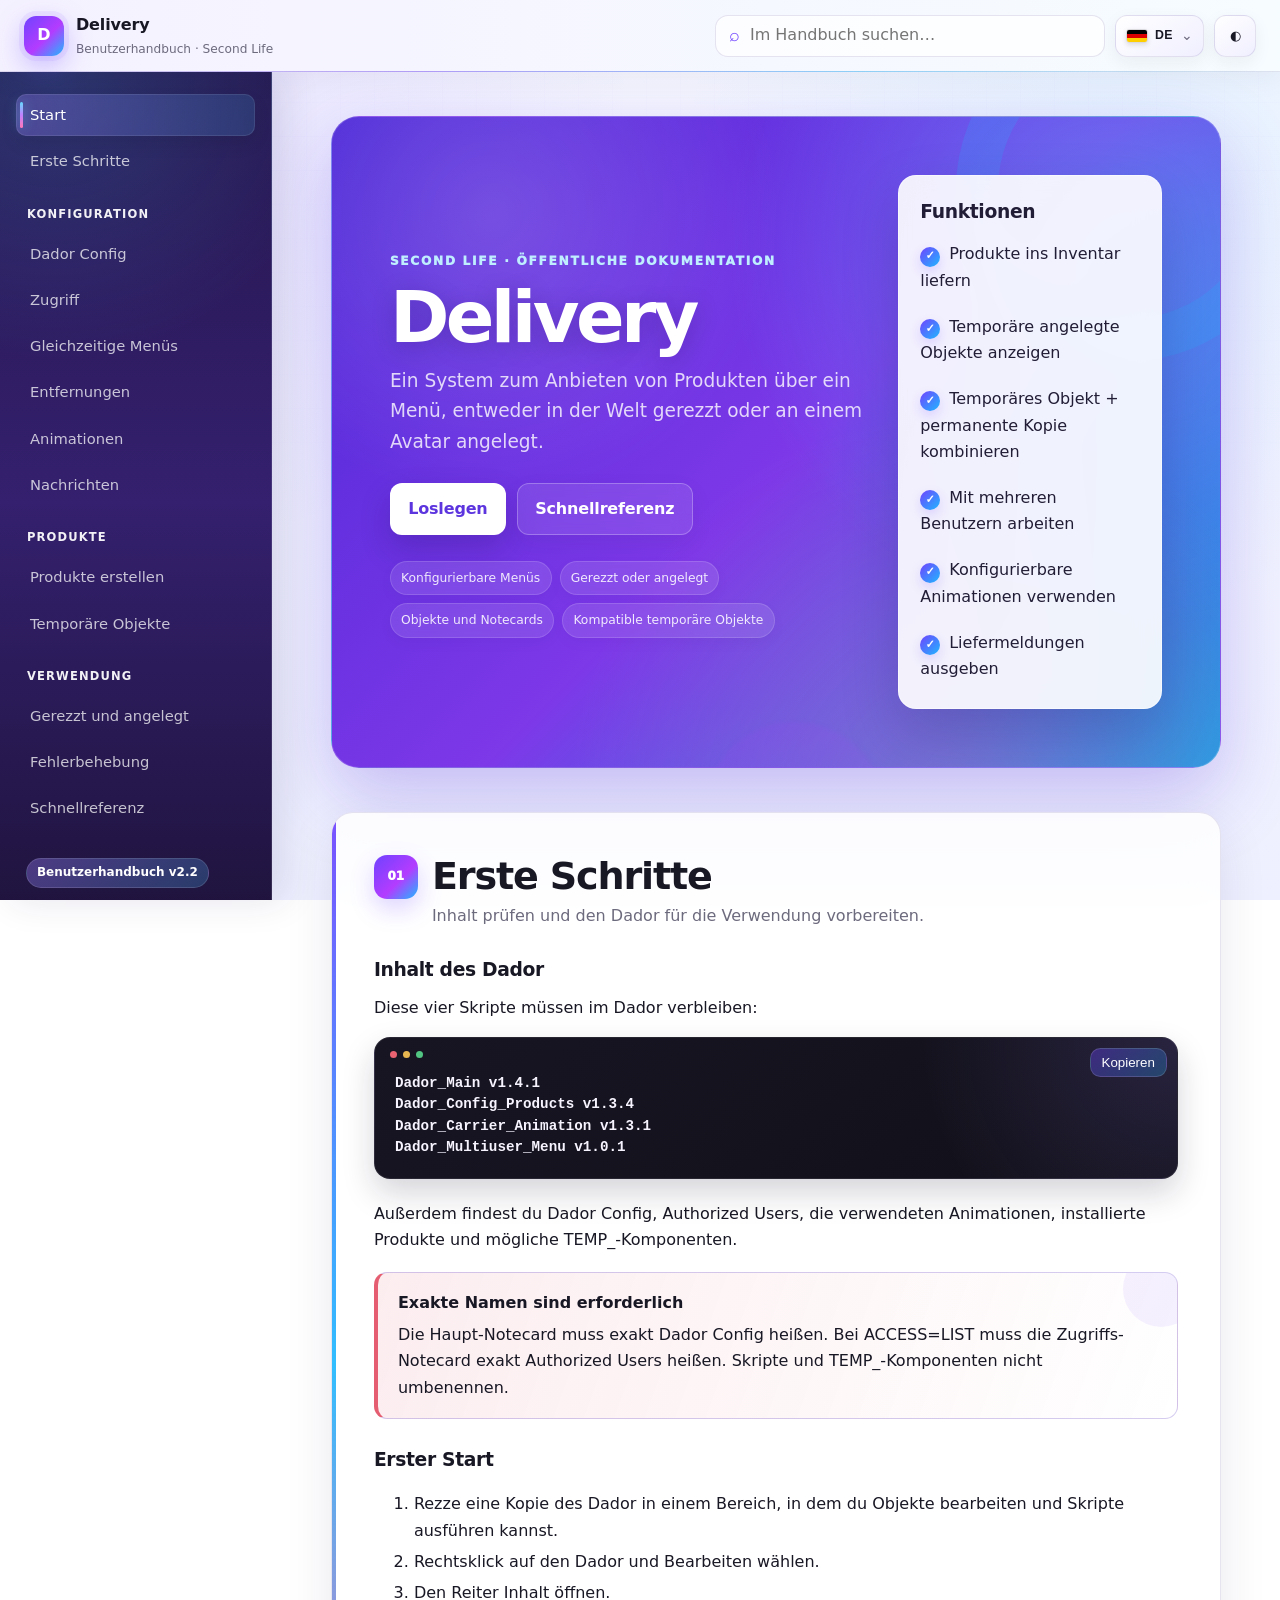
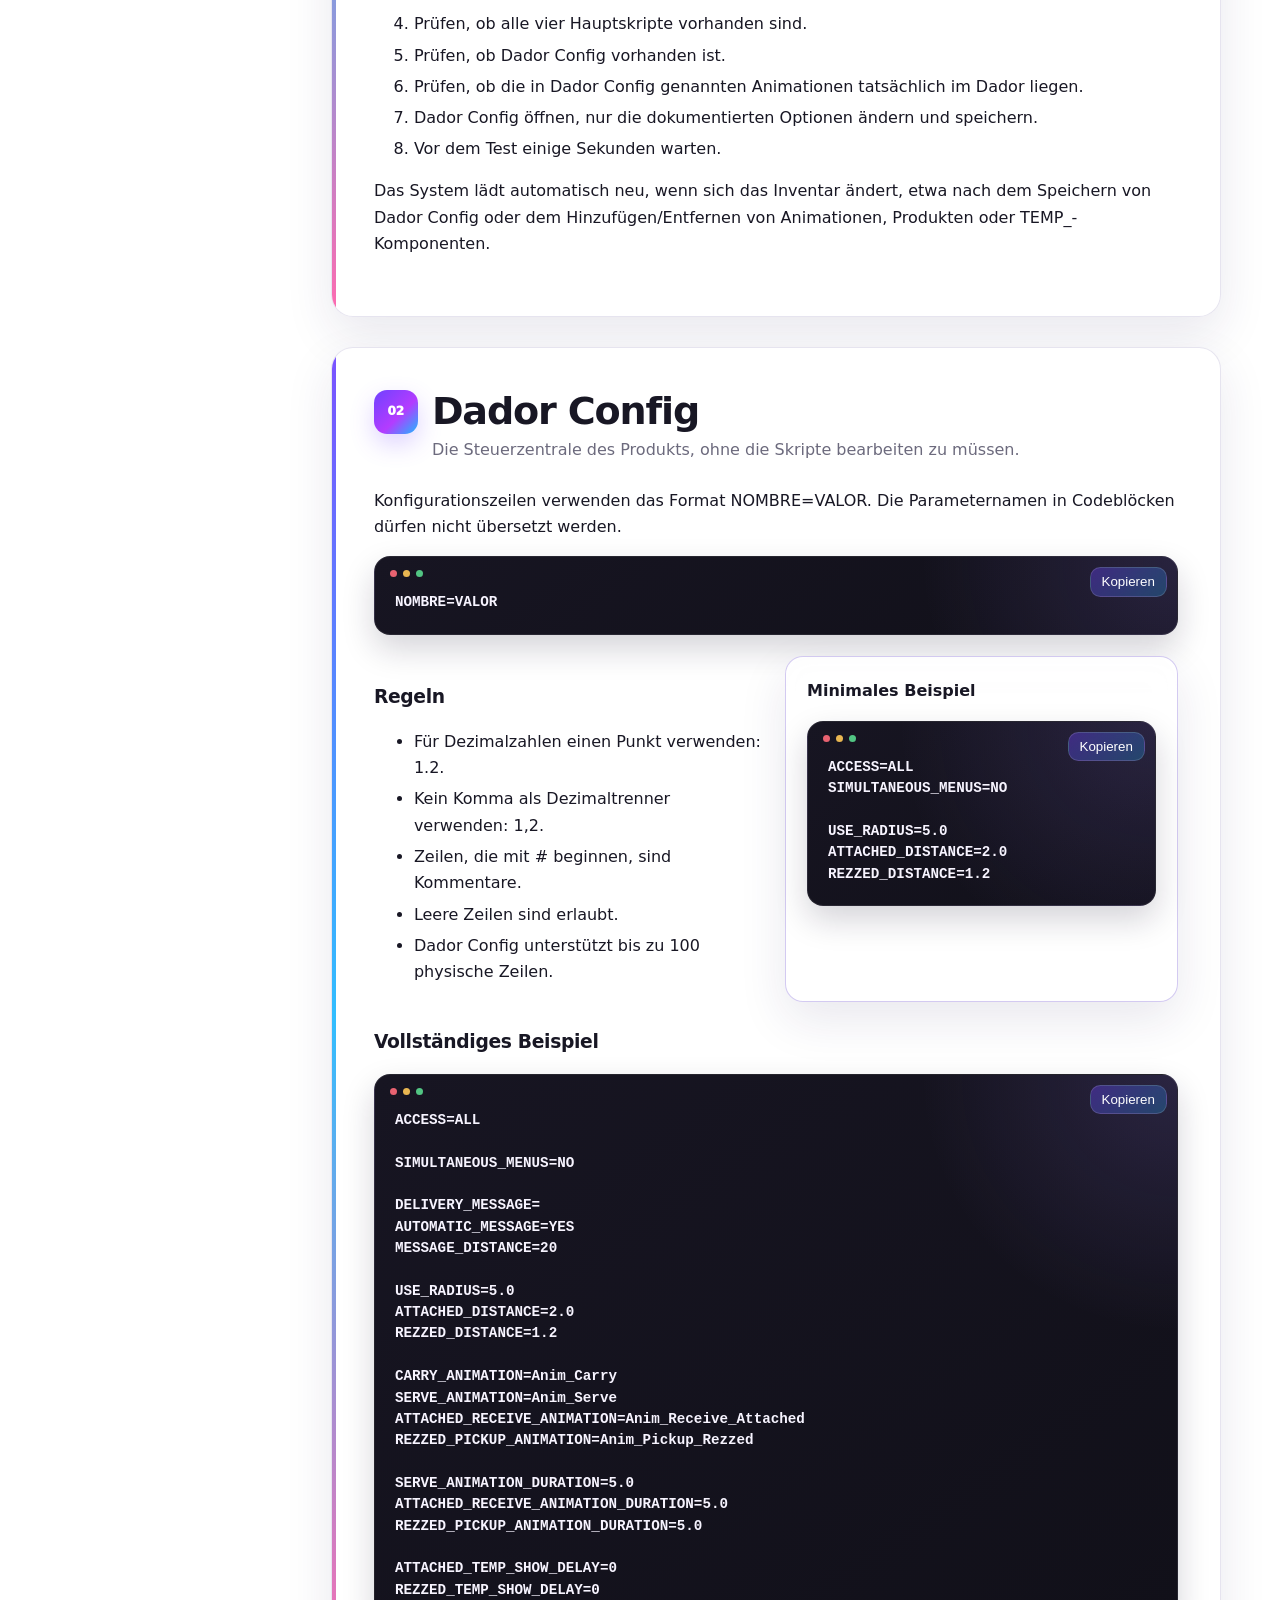
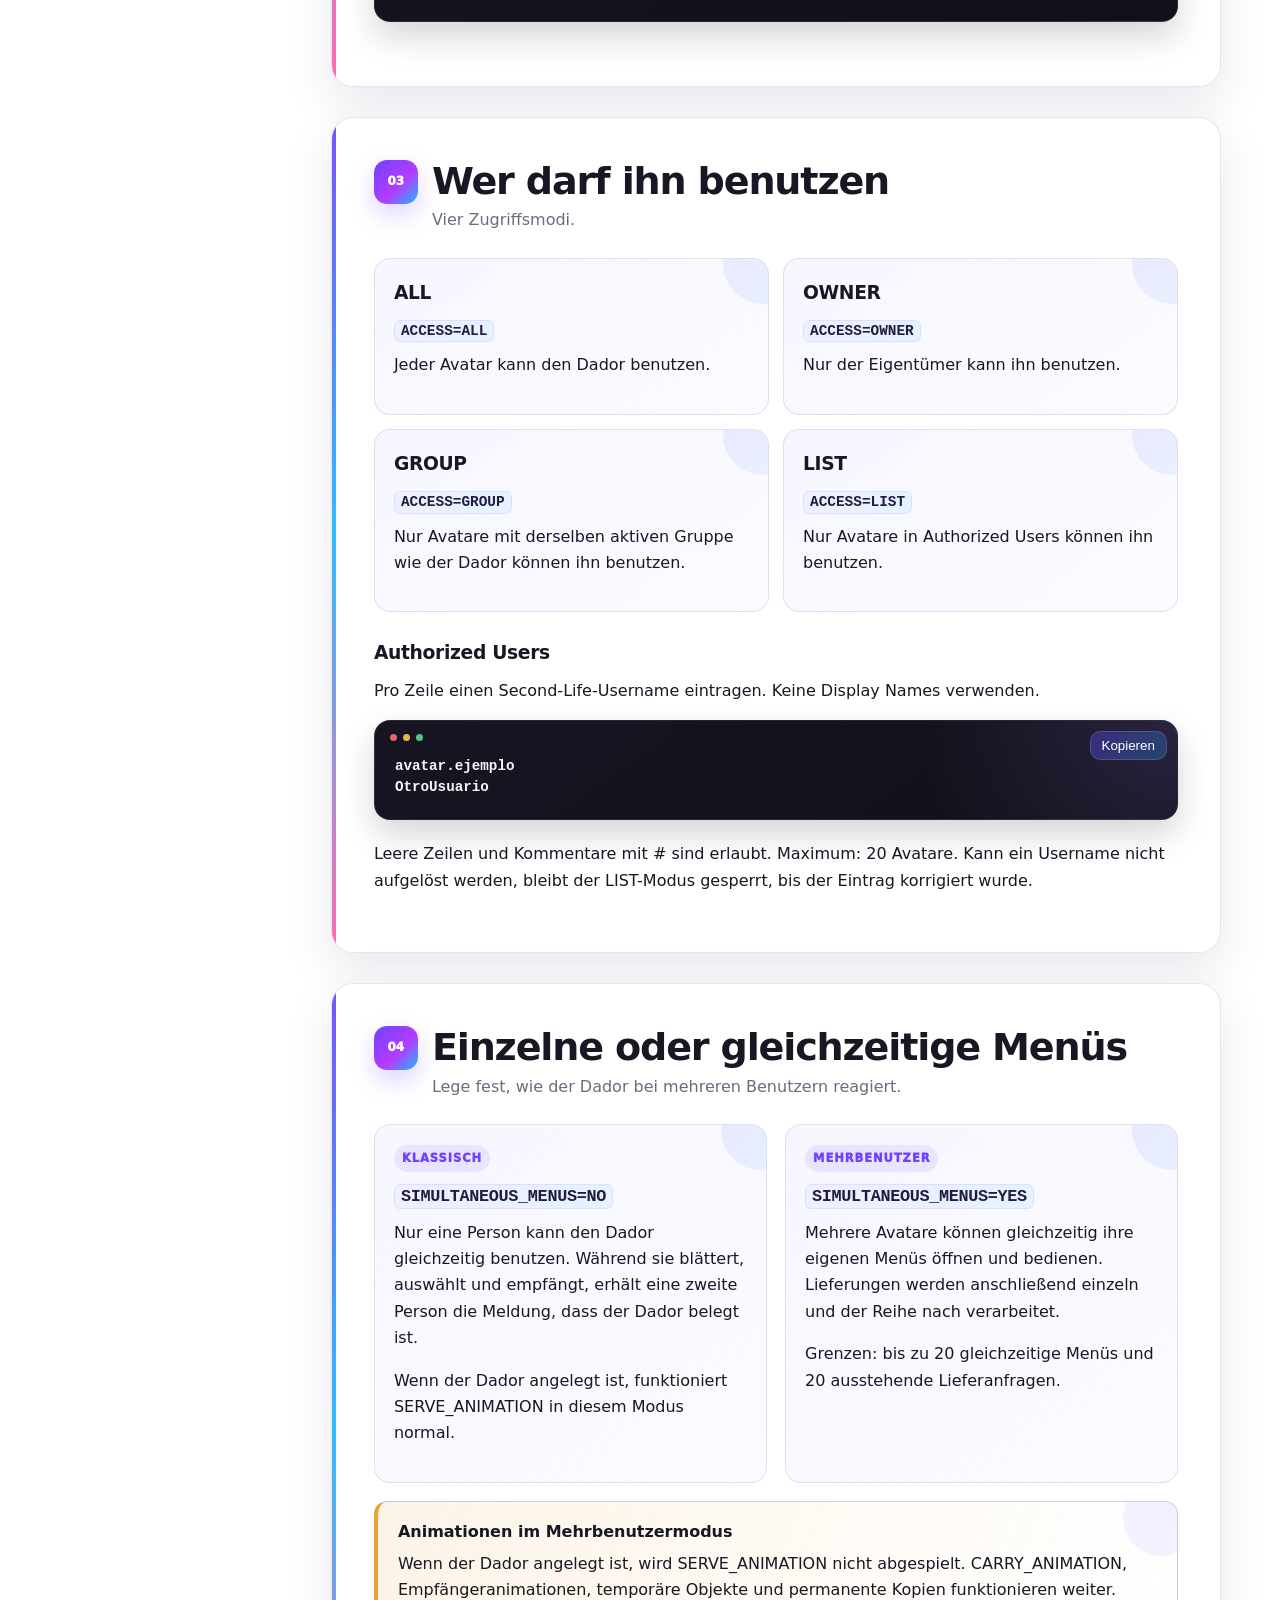
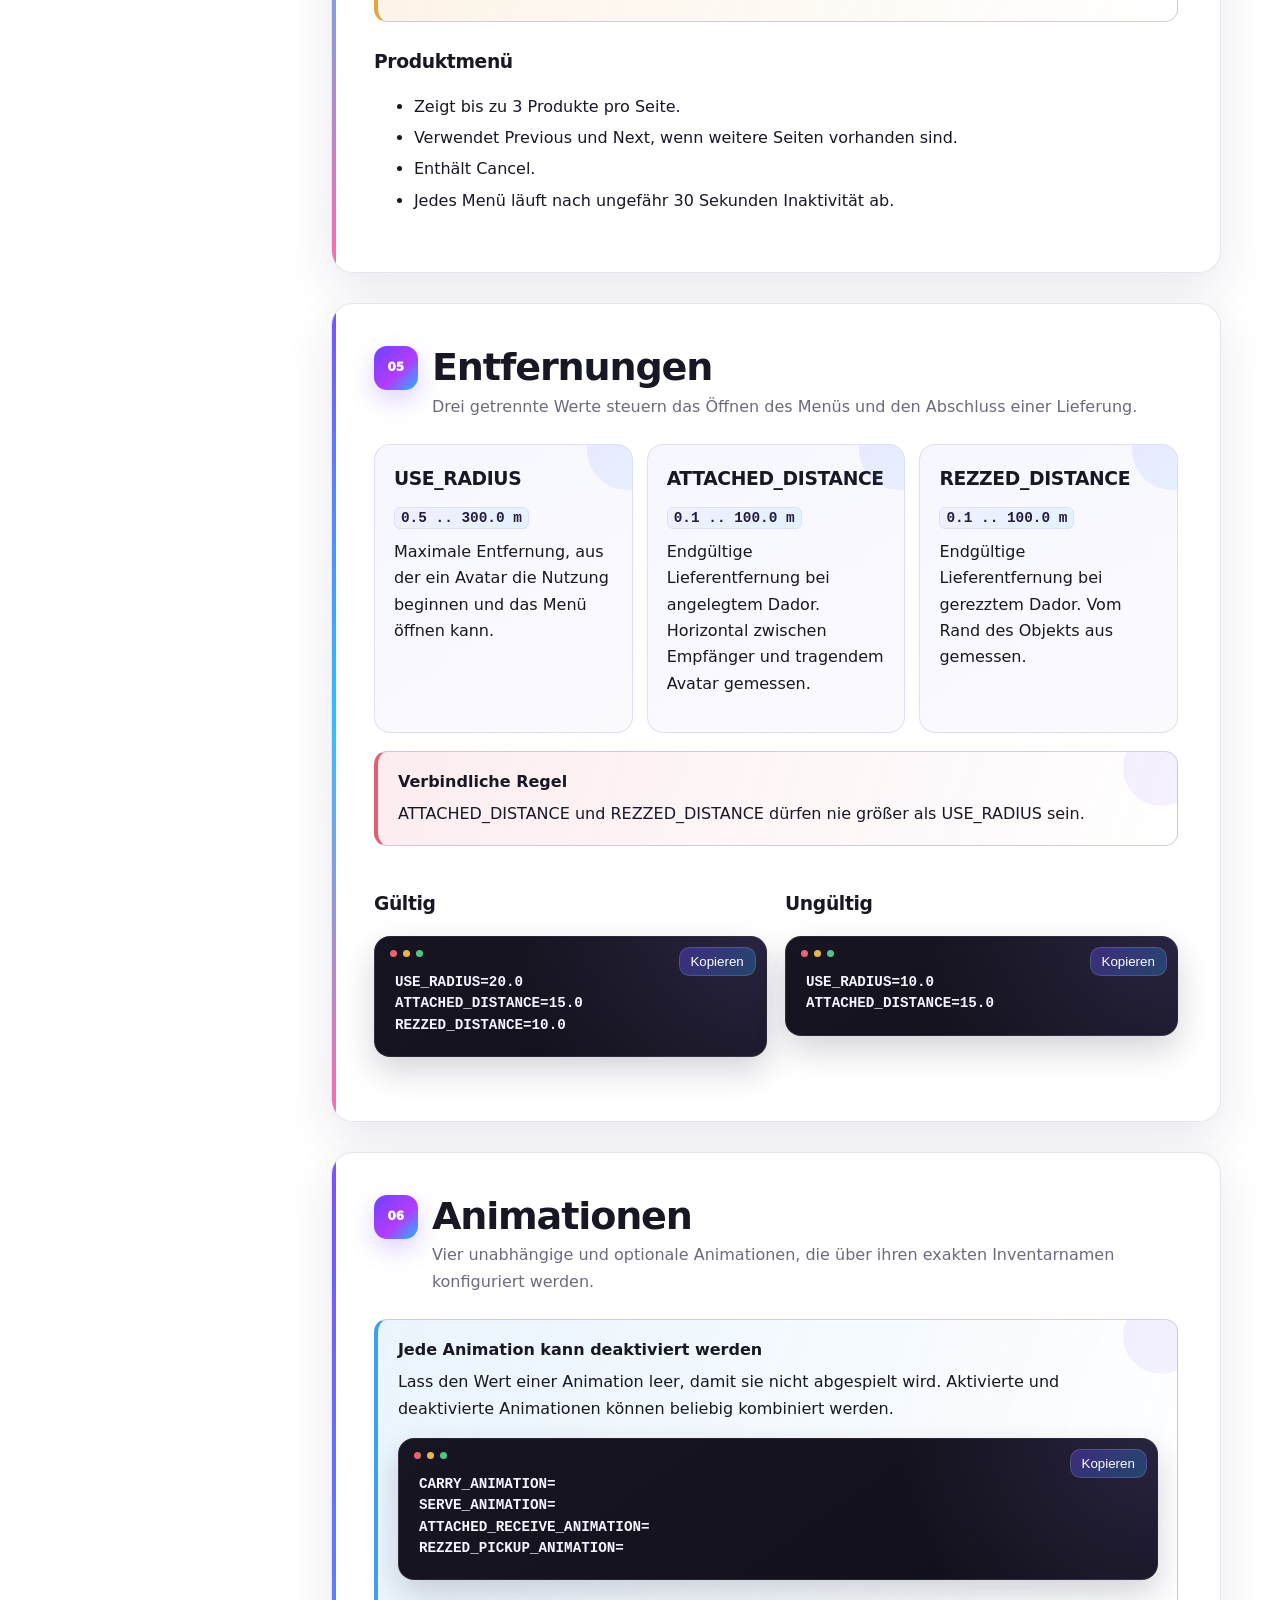
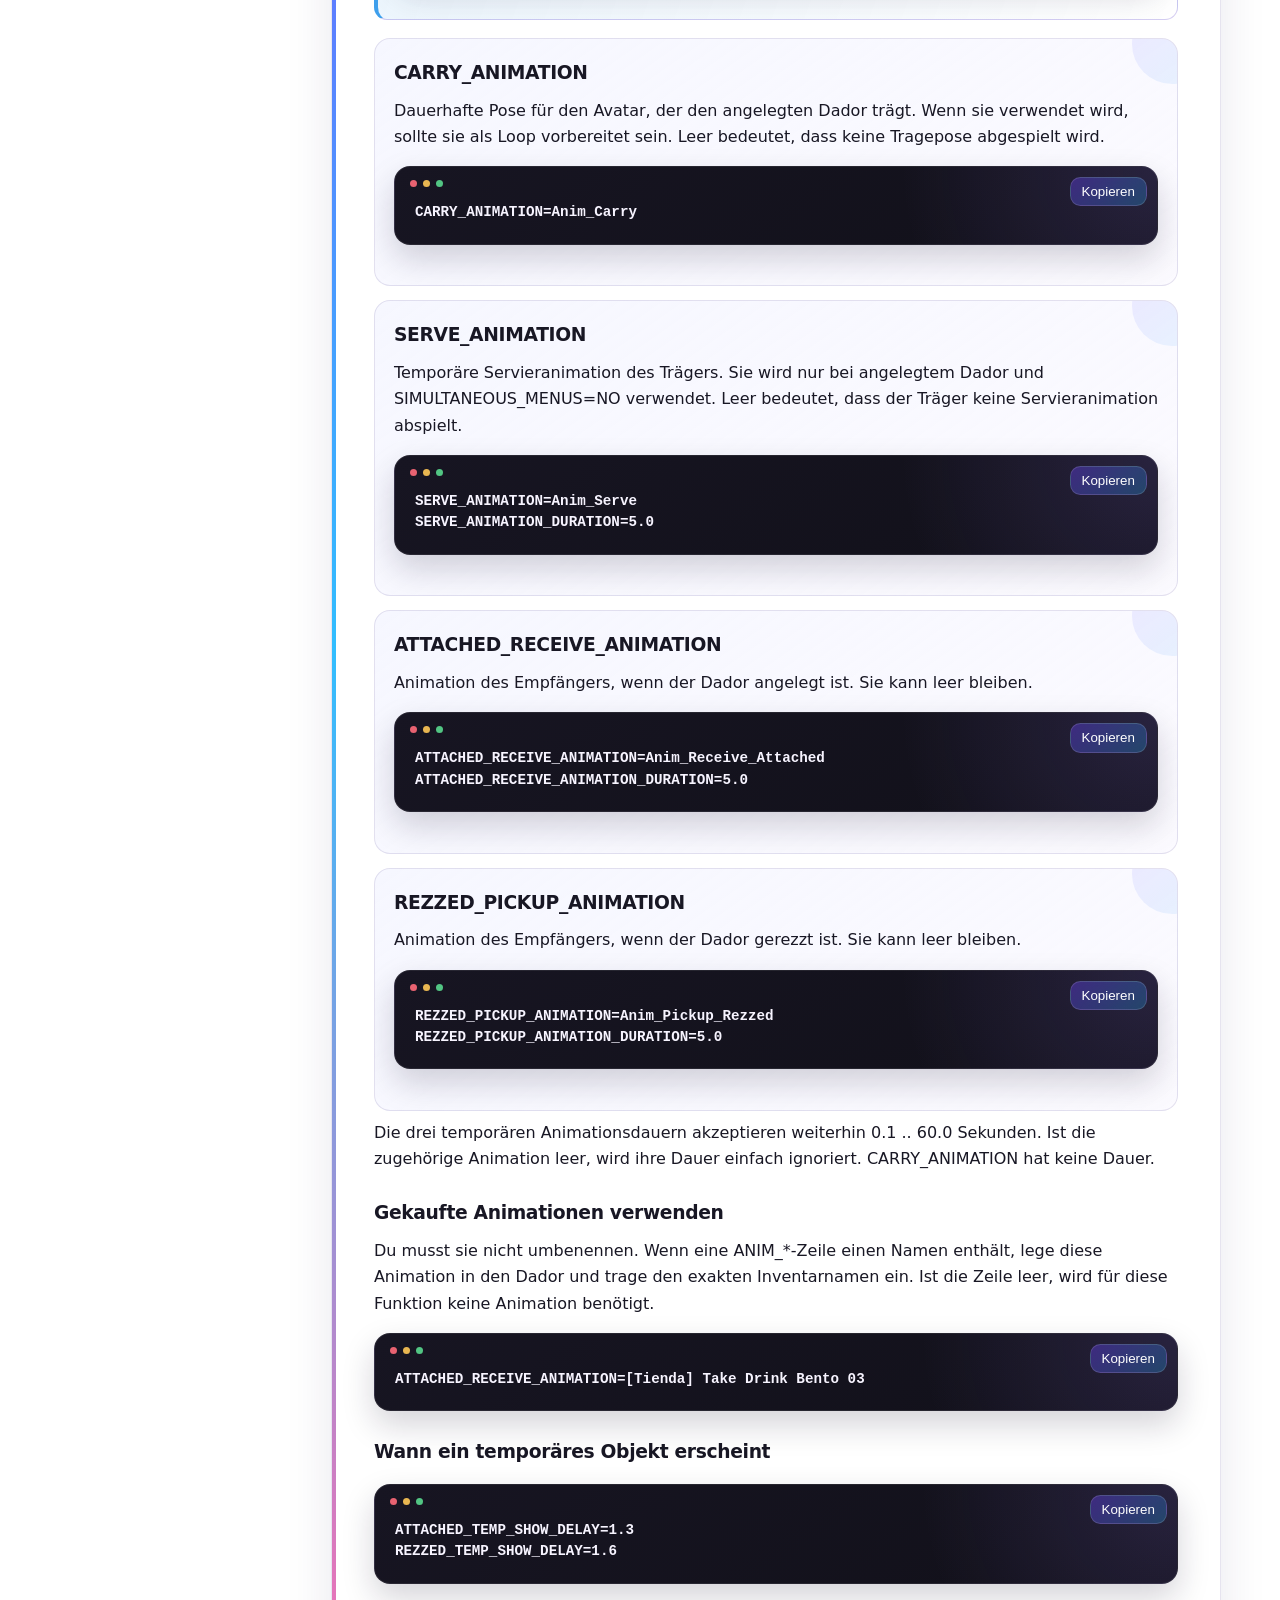
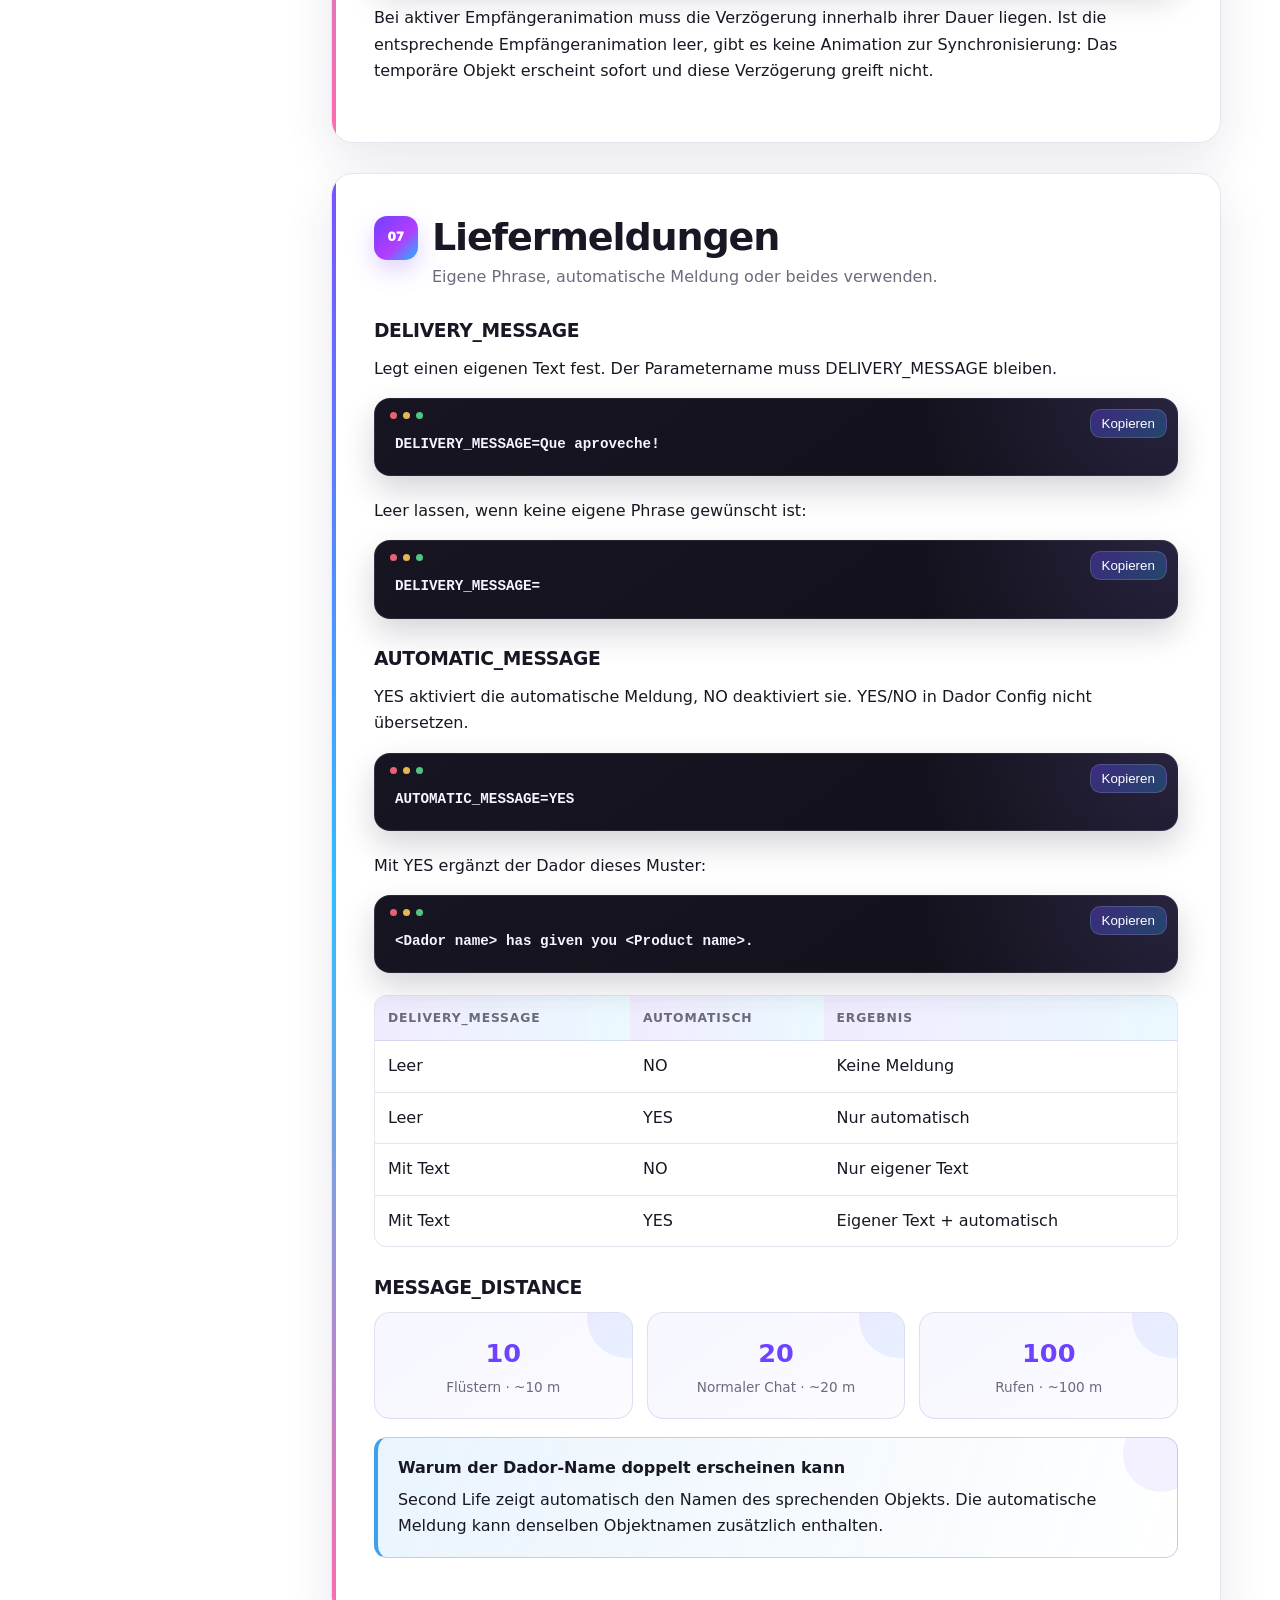
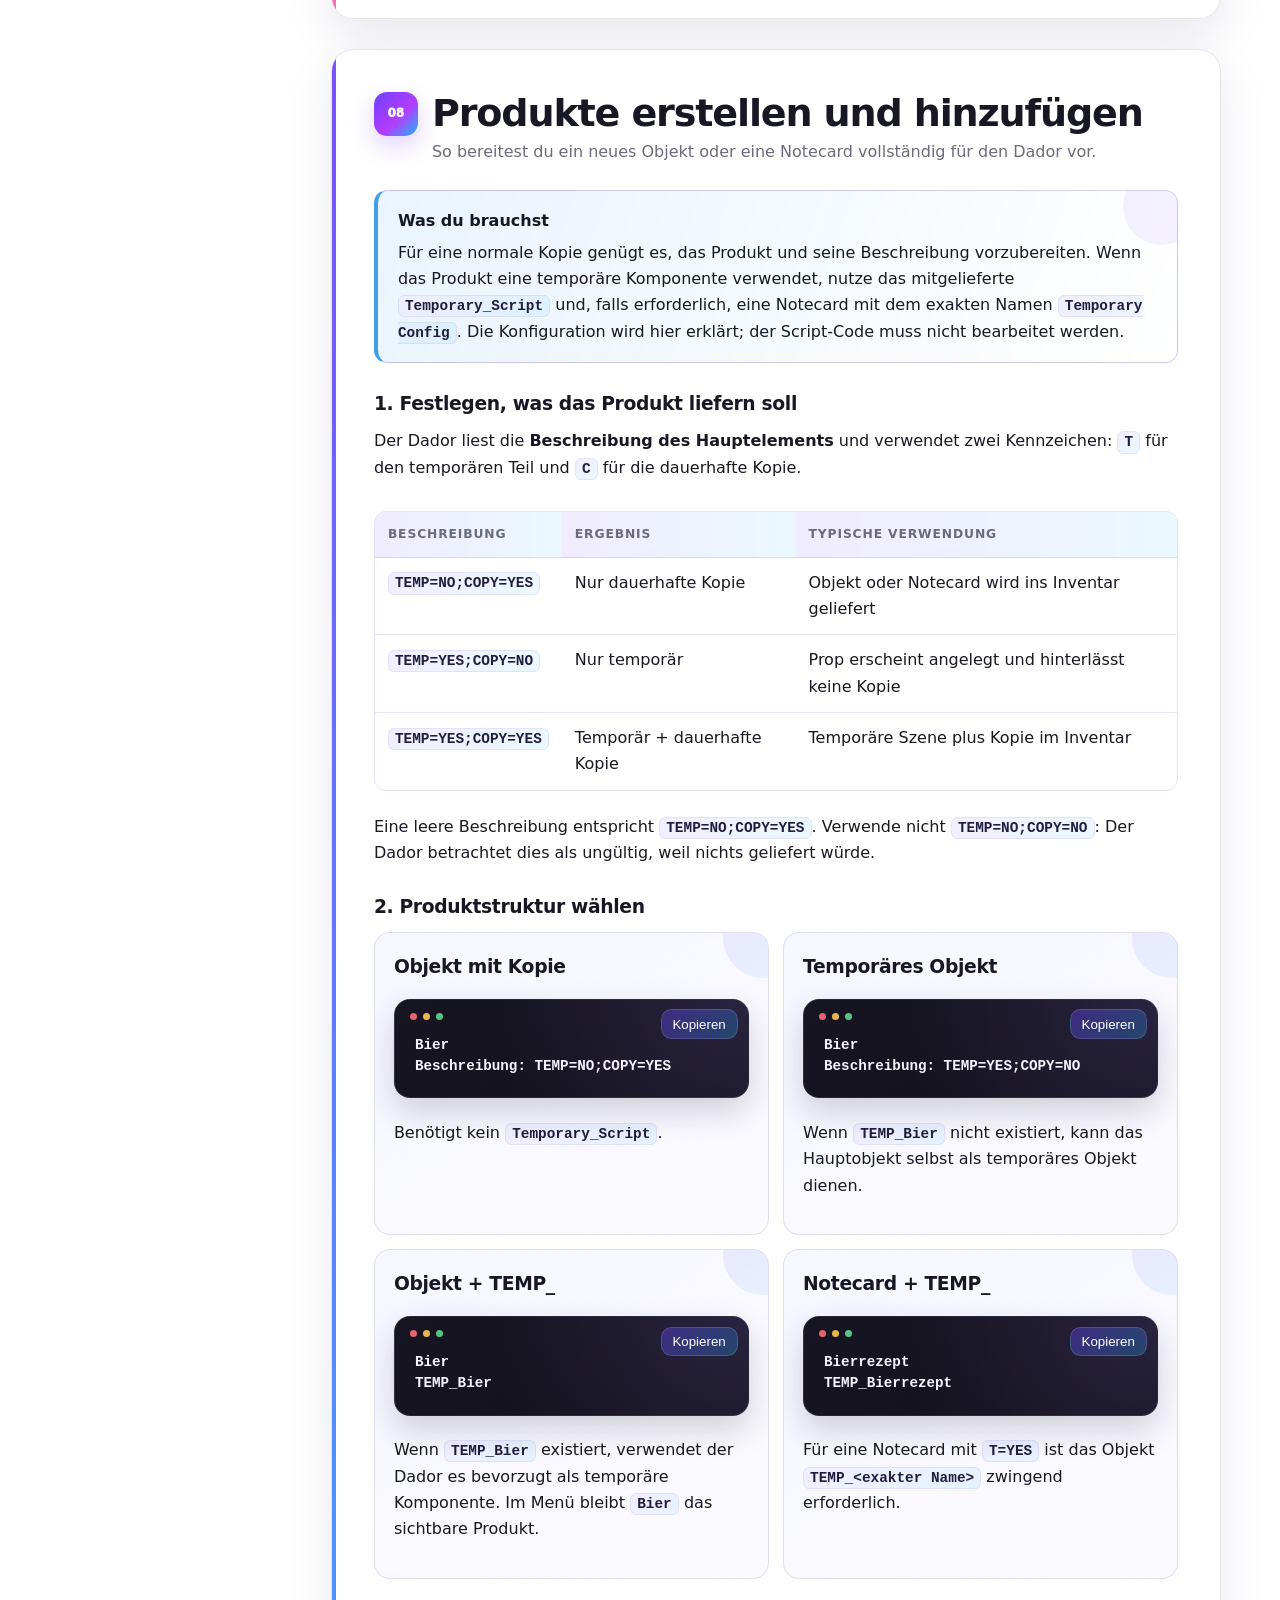
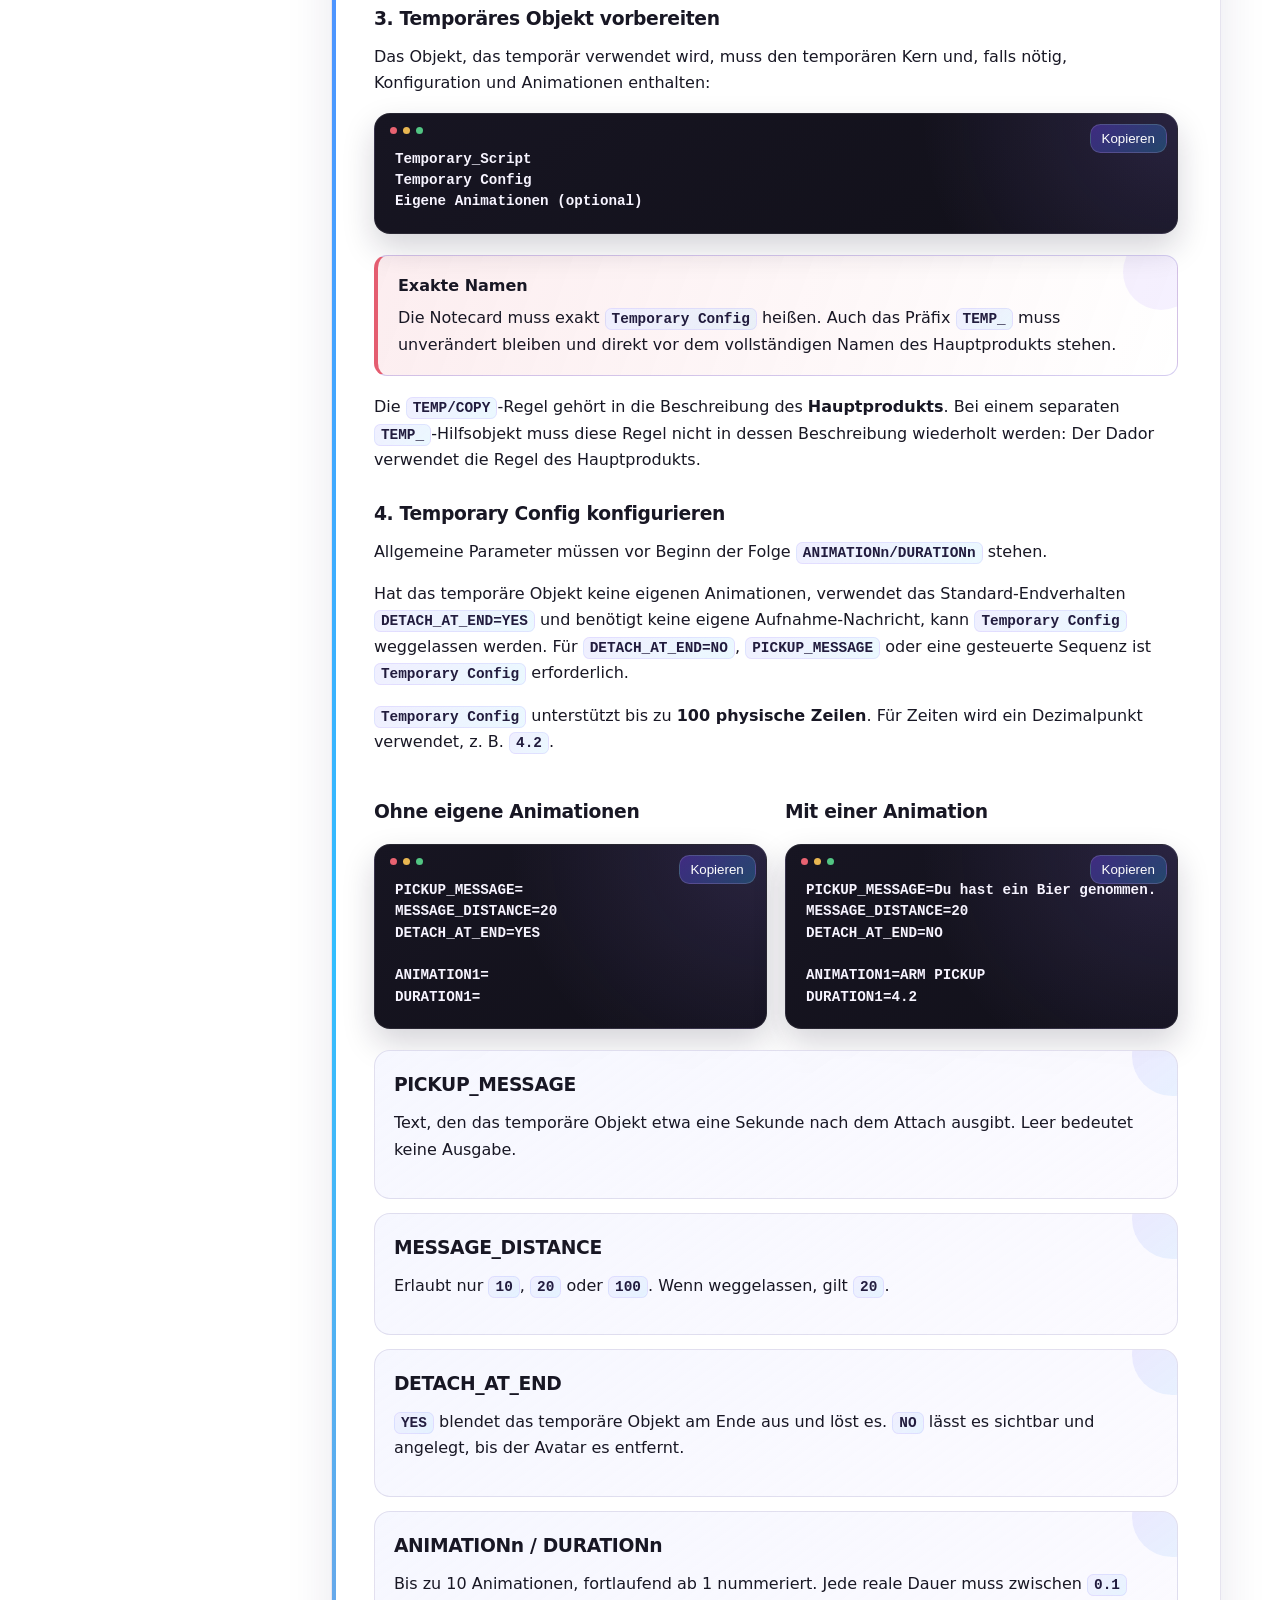
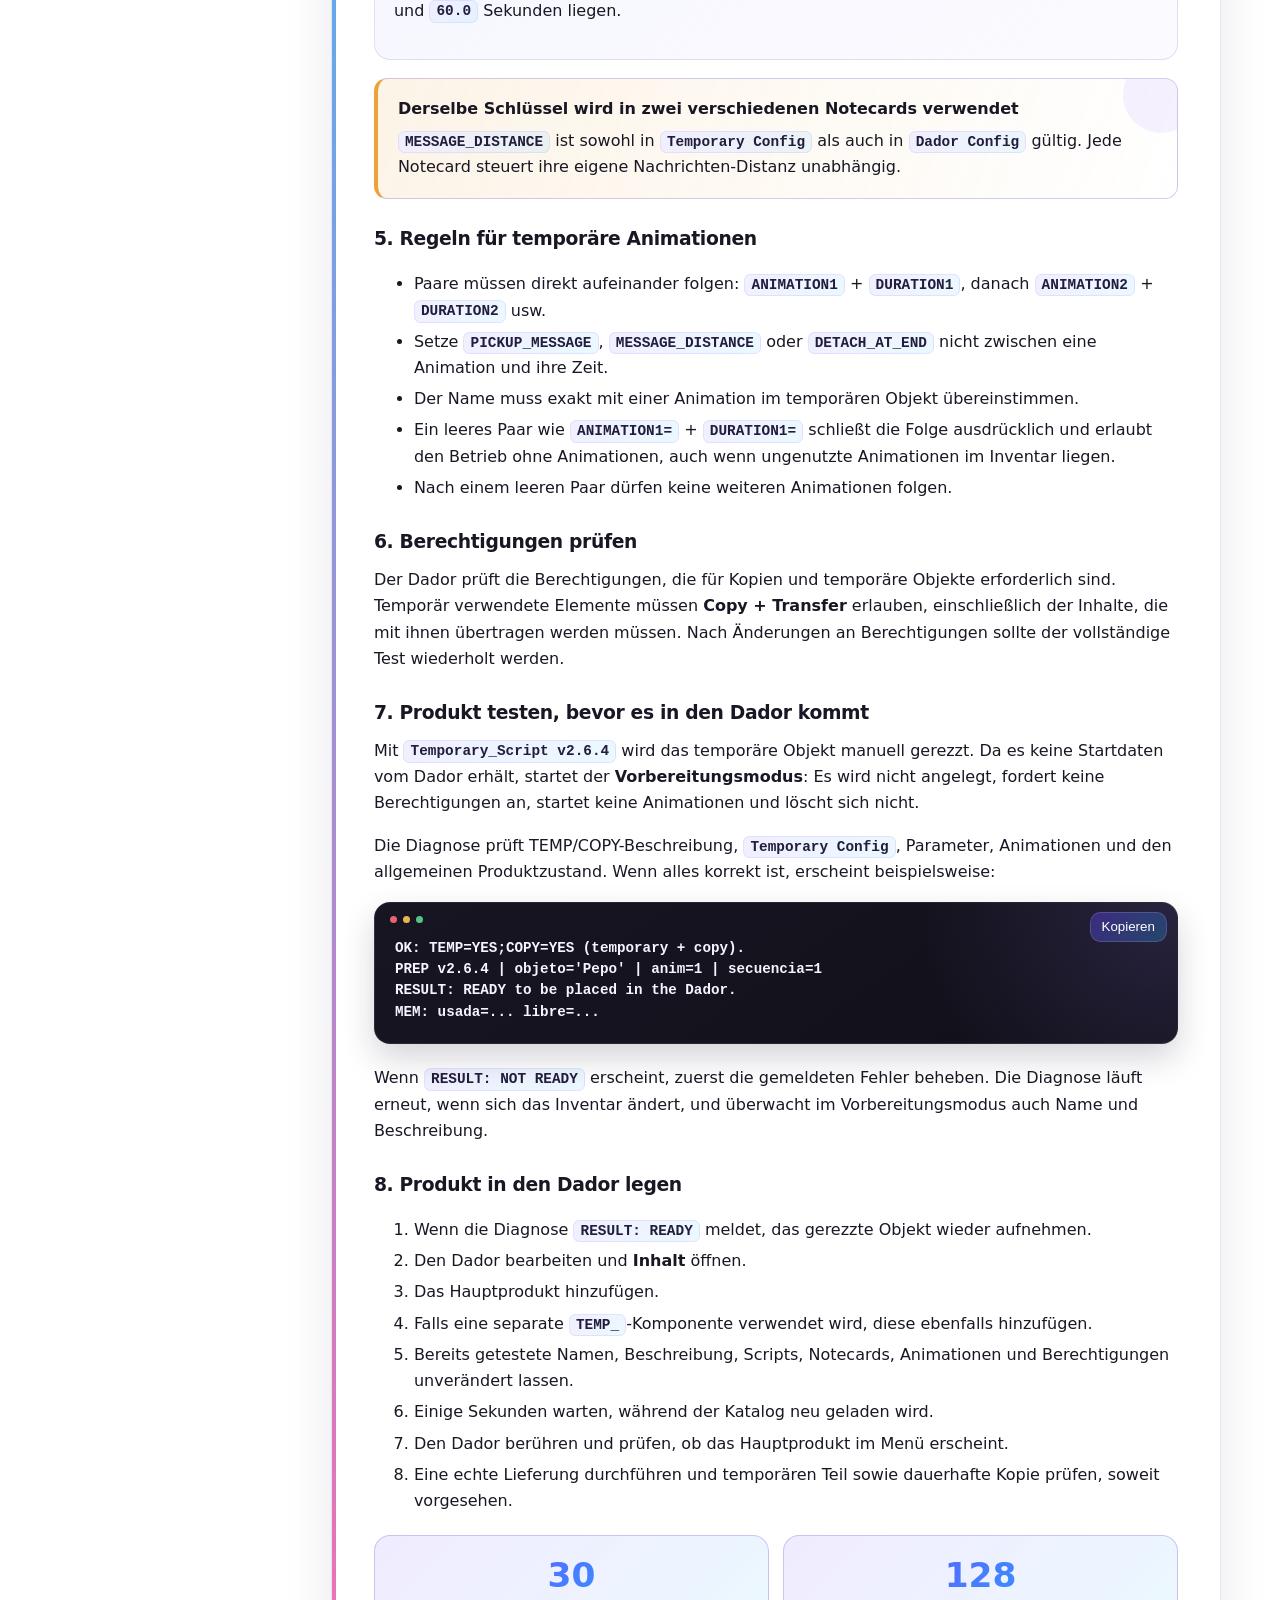
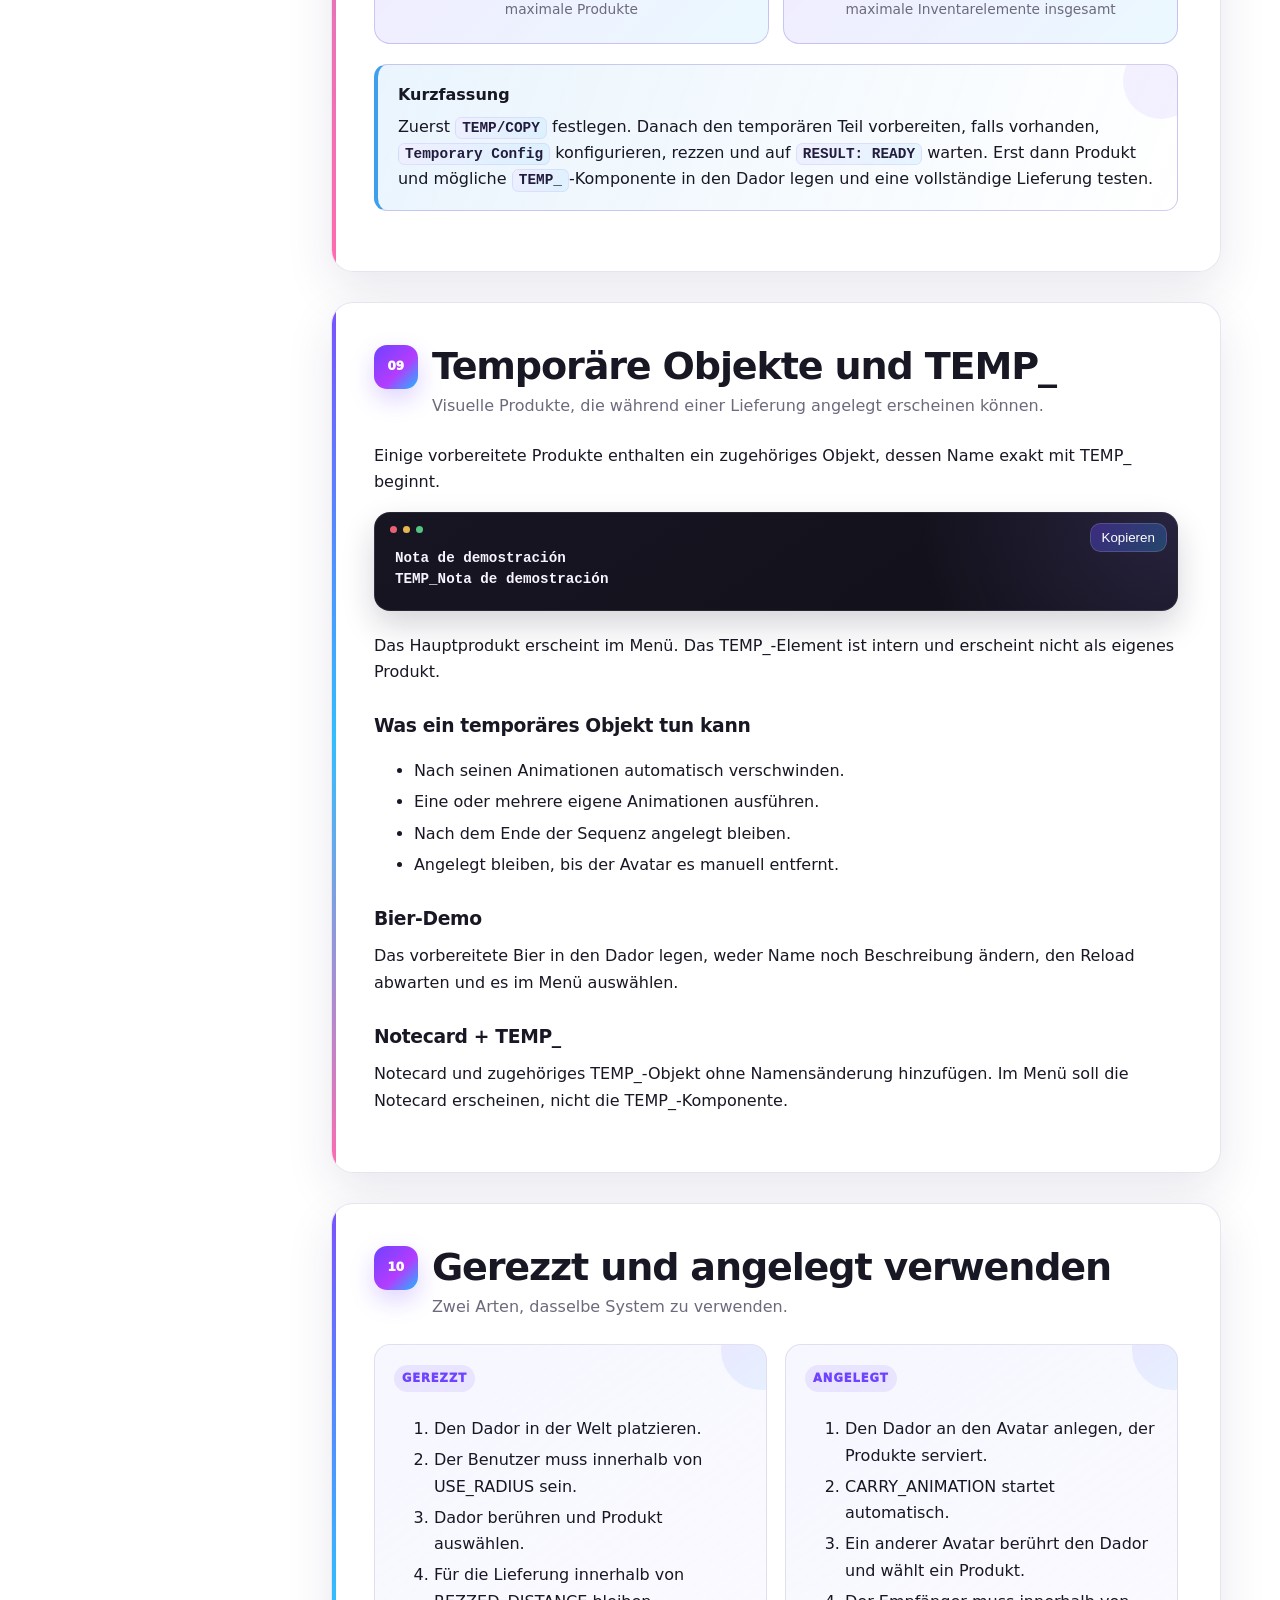
==== commit 52487499: "Manual: rebrand de.html to Delivery and add promo visual" ====
--- a/docs/de.html
+++ b/docs/de.html
@@ -3,17 +3,17 @@
 <head>
   <meta charset="utf-8">
   <meta name="viewport" content="width=device-width,initial-scale=1">
-  <meta name="description" content="Benutzerhandbuch für Dador de objetos in Second Life.">
+  <meta name="description" content="Benutzerhandbuch für Delivery in Second Life.">
   <meta name="theme-color" content="#6d4aff">
-  <title>Dador de objetos · Benutzerhandbuch</title>
+  <title>Delivery · Benutzerhandbuch</title>
   <link rel="stylesheet" href="./styles.css?v=flags-20260929-2">
 </head>
 <body>
 <header class="topbar">
   <button class="icon-button mobile-only" id="menuButton" aria-label="Menü öffnen">☰</button>
-  <a class="brand" href="#inicio" aria-label="Dador de objetos">
+  <a class="brand" href="#inicio" aria-label="Delivery">
     <span class="brand-mark">D</span>
-    <span><strong>Dador de objetos</strong><small>Benutzerhandbuch · Second Life</small></span>
+    <span><strong>Delivery</strong><small>Benutzerhandbuch · Second Life</small></span>
   </a>
   <div class="top-actions">
     <label class="search"><span>⌕</span><input id="searchInput" type="search" placeholder="Im Handbuch suchen…" aria-label="Im Handbuch suchen…"></label>
@@ -63,7 +63,7 @@
 <section id="inicio" class="hero searchable">
   <div class="hero-copy">
     <span class="eyebrow">Second Life · öffentliche Dokumentation</span>
-    <h1>Dador de objetos</h1>
+    <h1>Delivery</h1>
     <p class="lead">Ein System zum Anbieten von Produkten über ein Menü, entweder in der Welt gerezzt oder an einem Avatar angelegt.</p>
     <div class="hero-actions"><a class="button primary" href="#primeros-pasos">Loslegen</a><a class="button ghost" href="#referencia">Schnellreferenz</a></div>
     <div class="badges"><span>Konfigurierbare Menüs</span><span>Gerezzt oder angelegt</span><span>Objekte und Notecards</span><span>Kompatible temporäre Objekte</span></div>
@@ -360,7 +360,7 @@
   </tbody></table></div>
 </section>
 
-<footer class="site-footer"><strong>Dador de objetos</strong><span>Öffentliches Benutzerhandbuch · v2.2</span><span>Diese Website enthält Benutzerdokumentation, nicht den privaten Quellcode des Produkts.</span></footer>
+<footer class="site-footer"><strong>Delivery</strong><span>Öffentliches Benutzerhandbuch · v2.2</span><span>Diese Website enthält Benutzerdokumentation, nicht den privaten Quellcode des Produkts.</span></footer>
 </main>
 </div>
 <script src="./app.js?v=flags-20260929-1"></script>
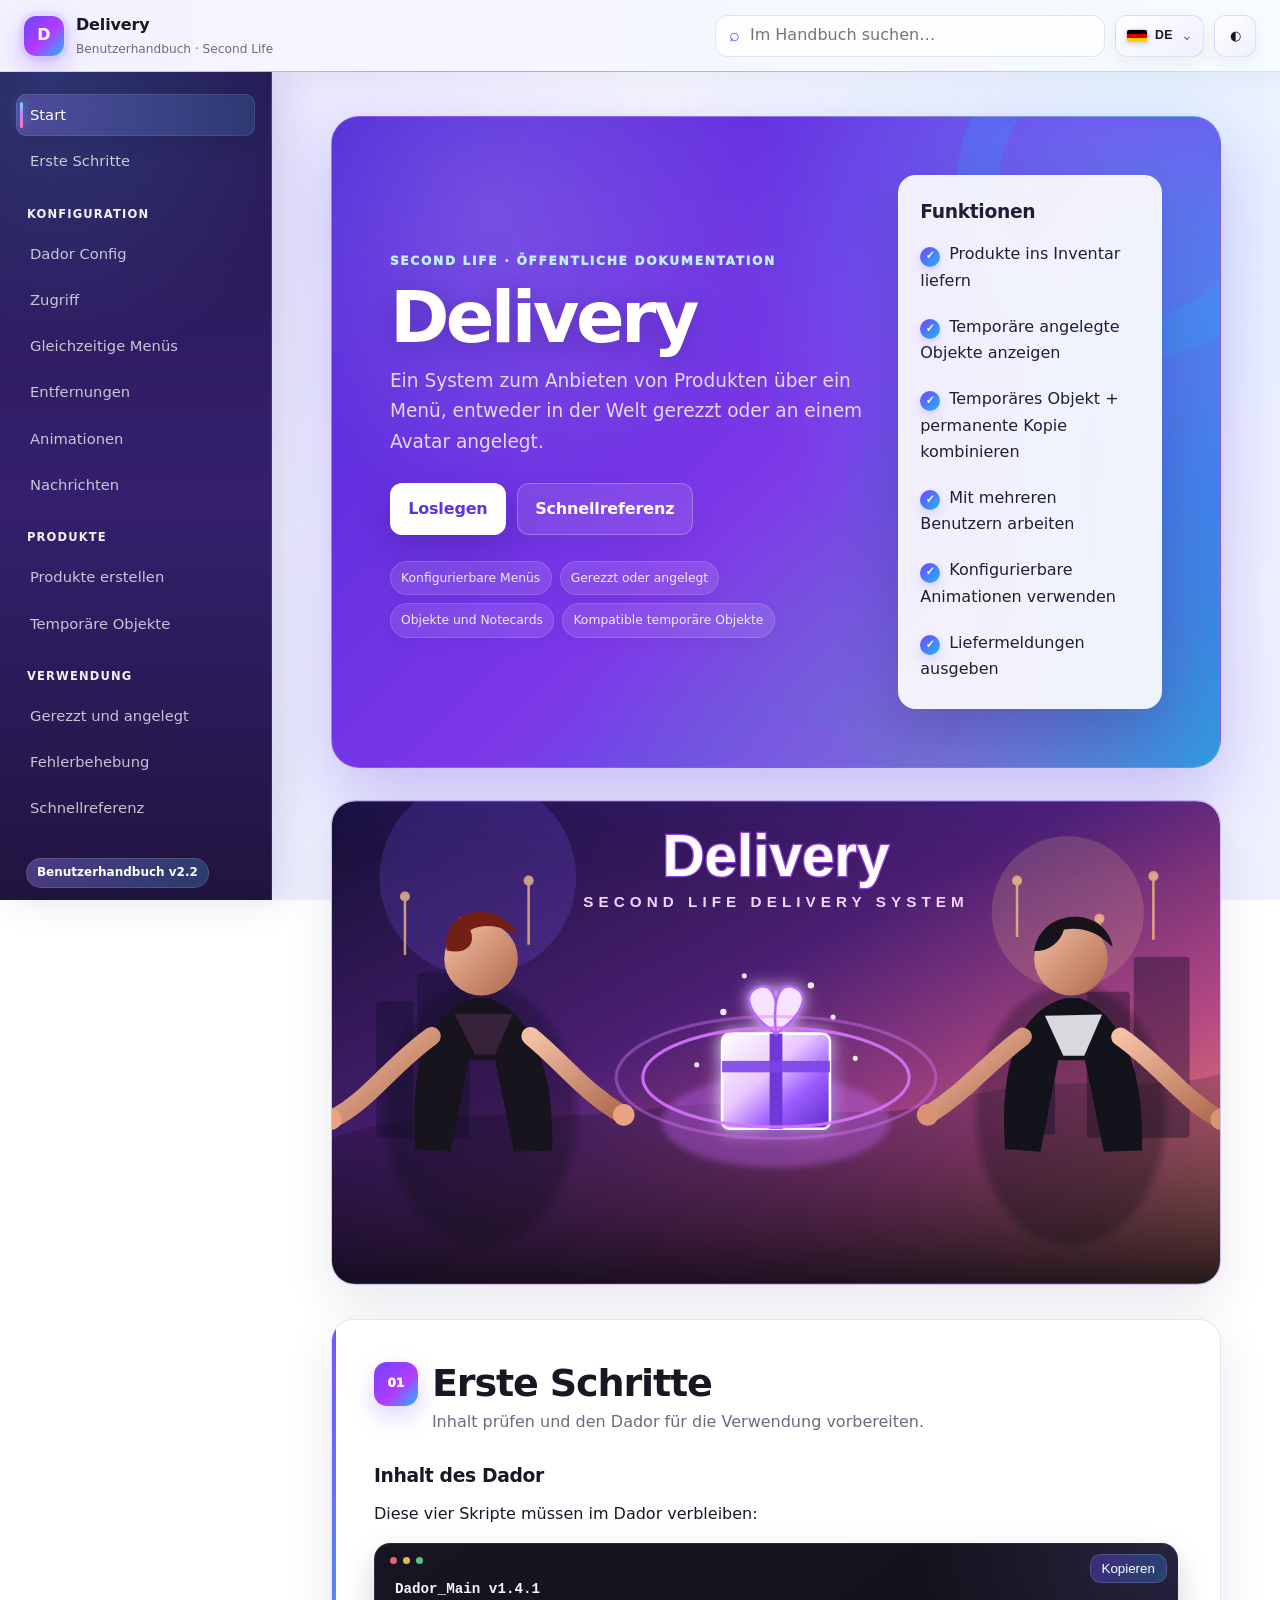
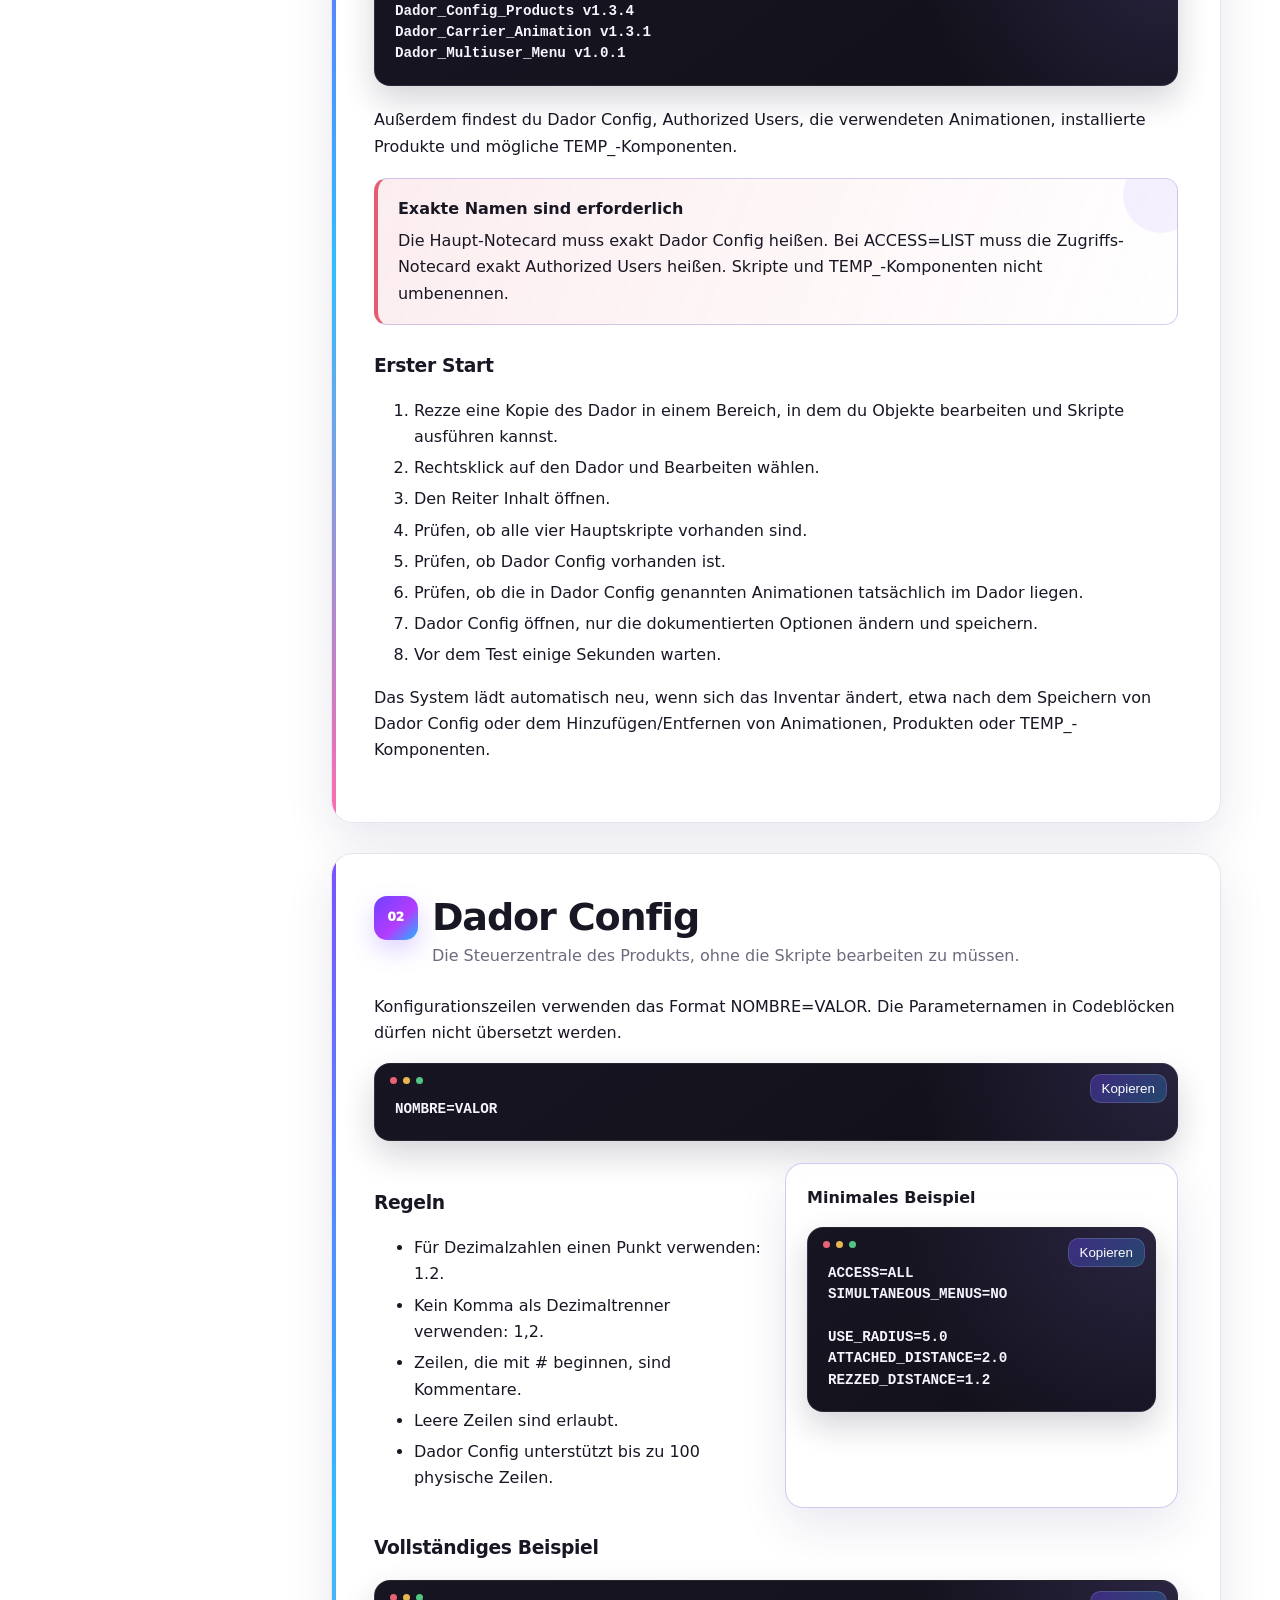
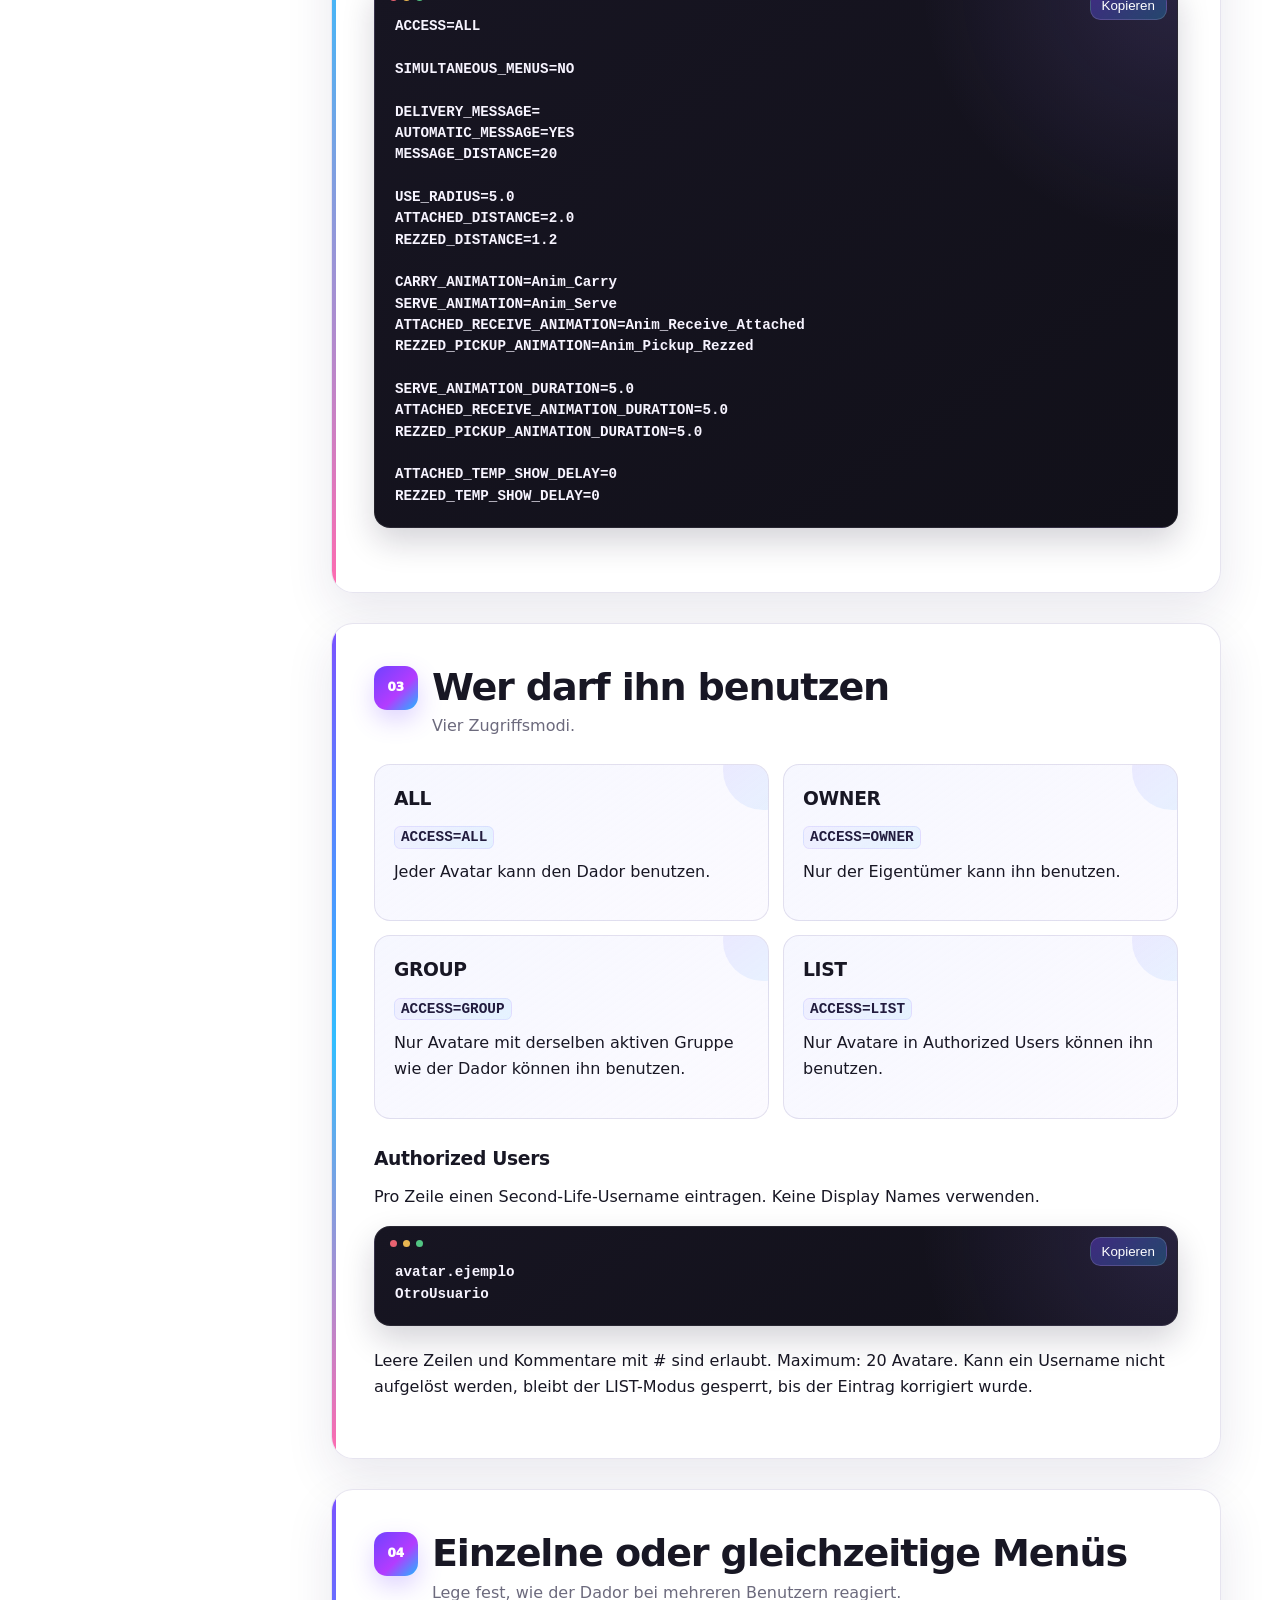
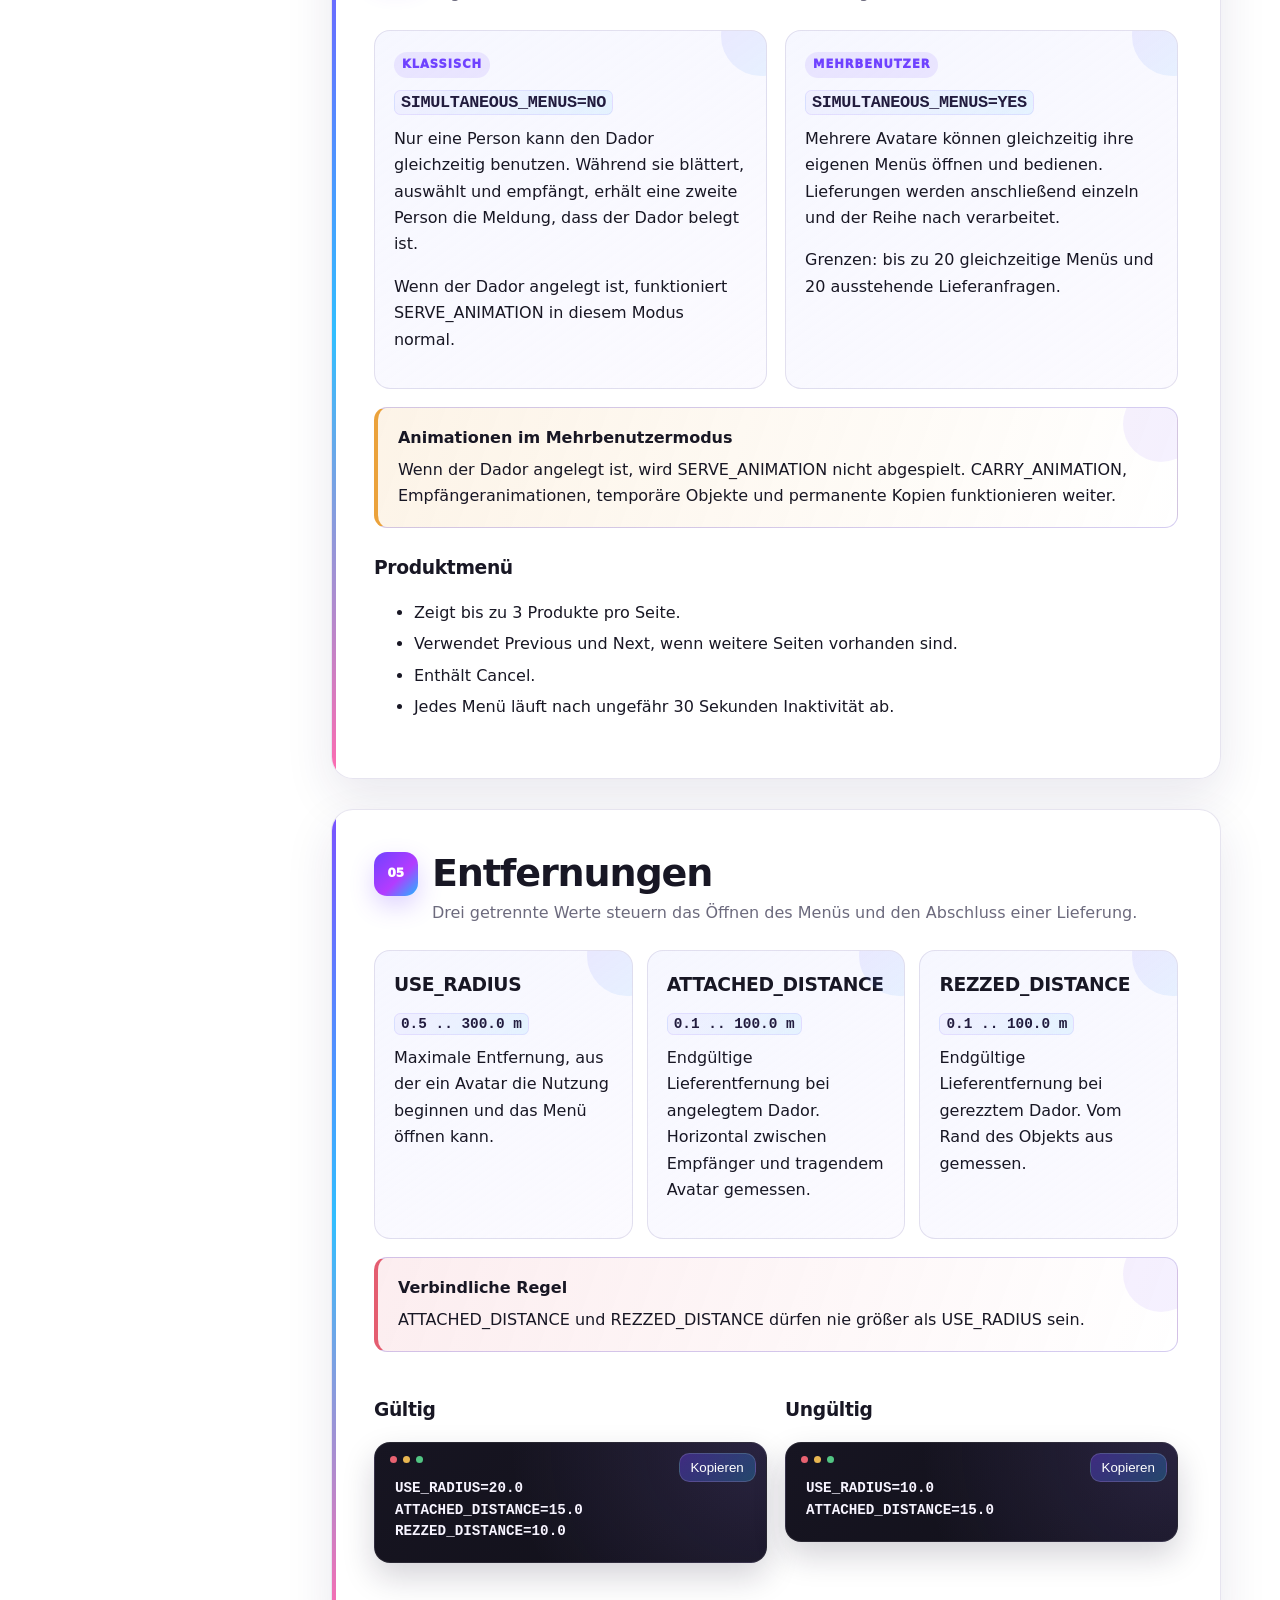
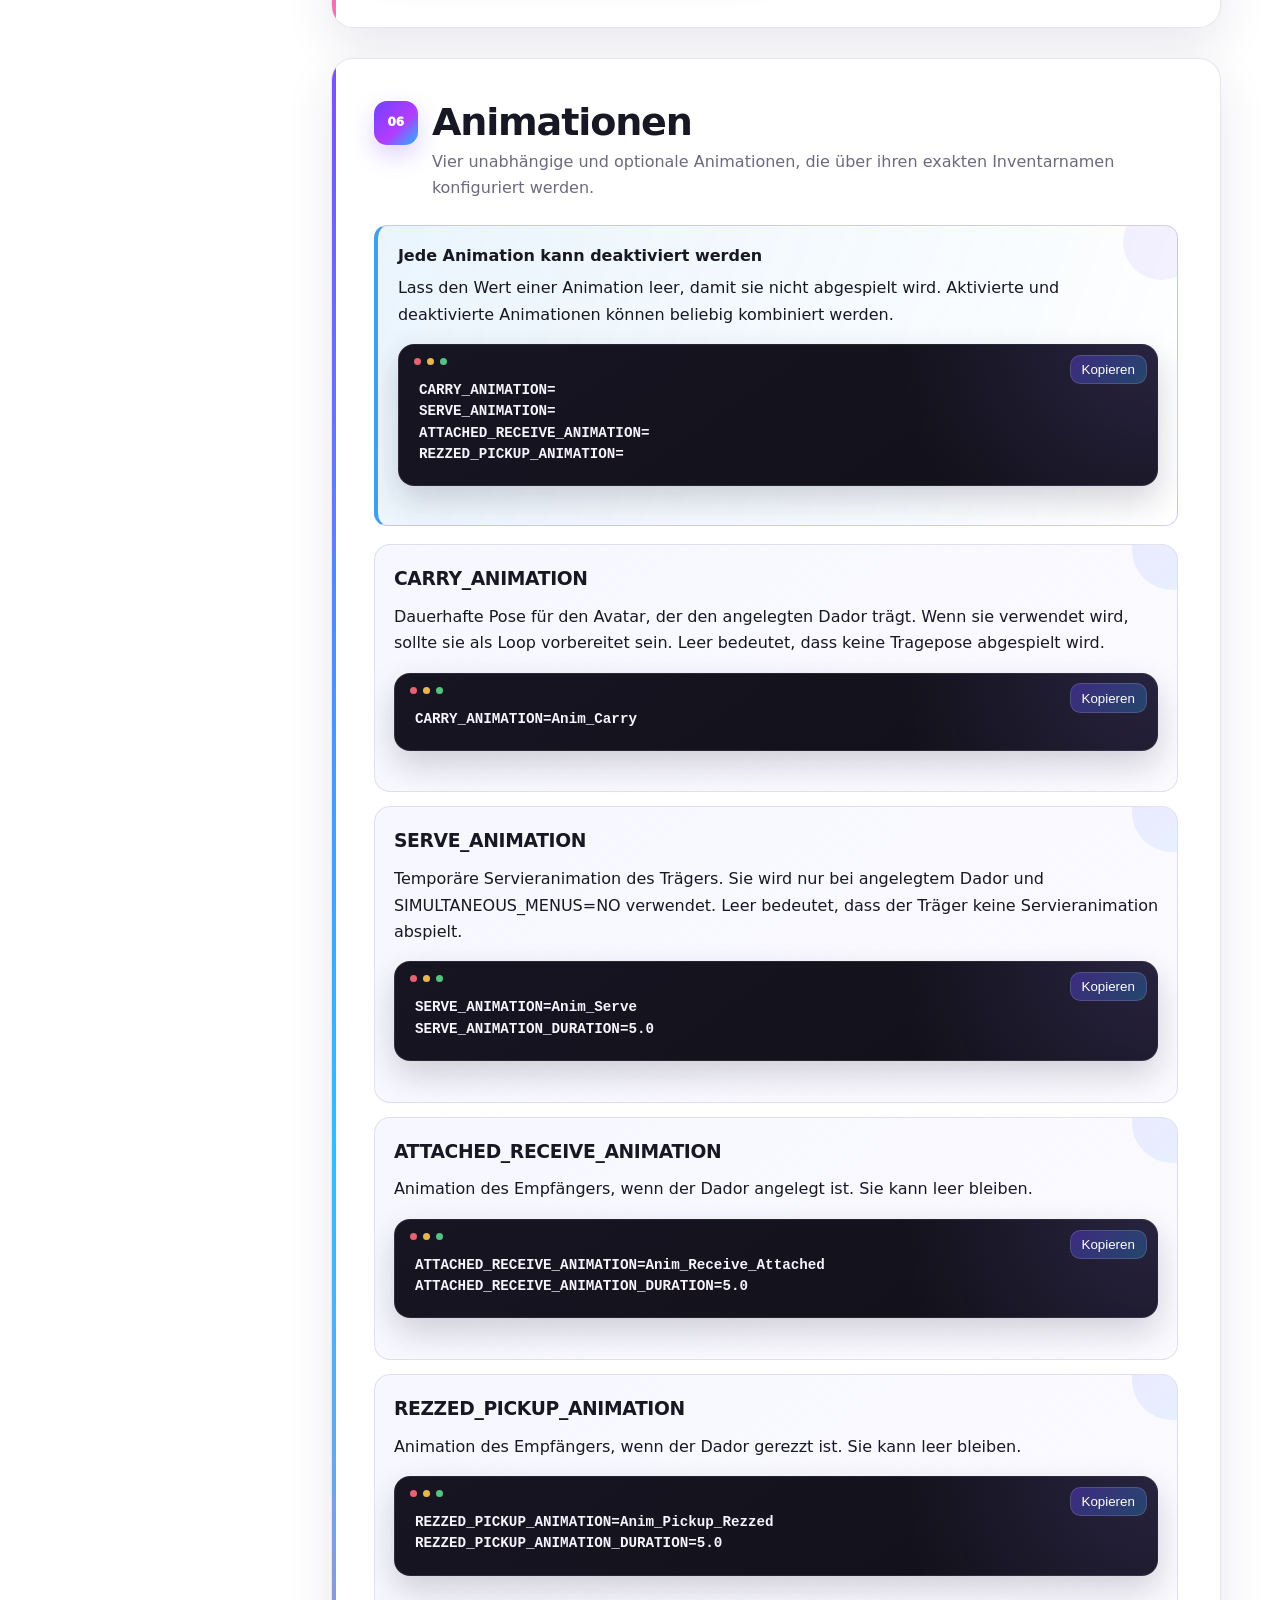
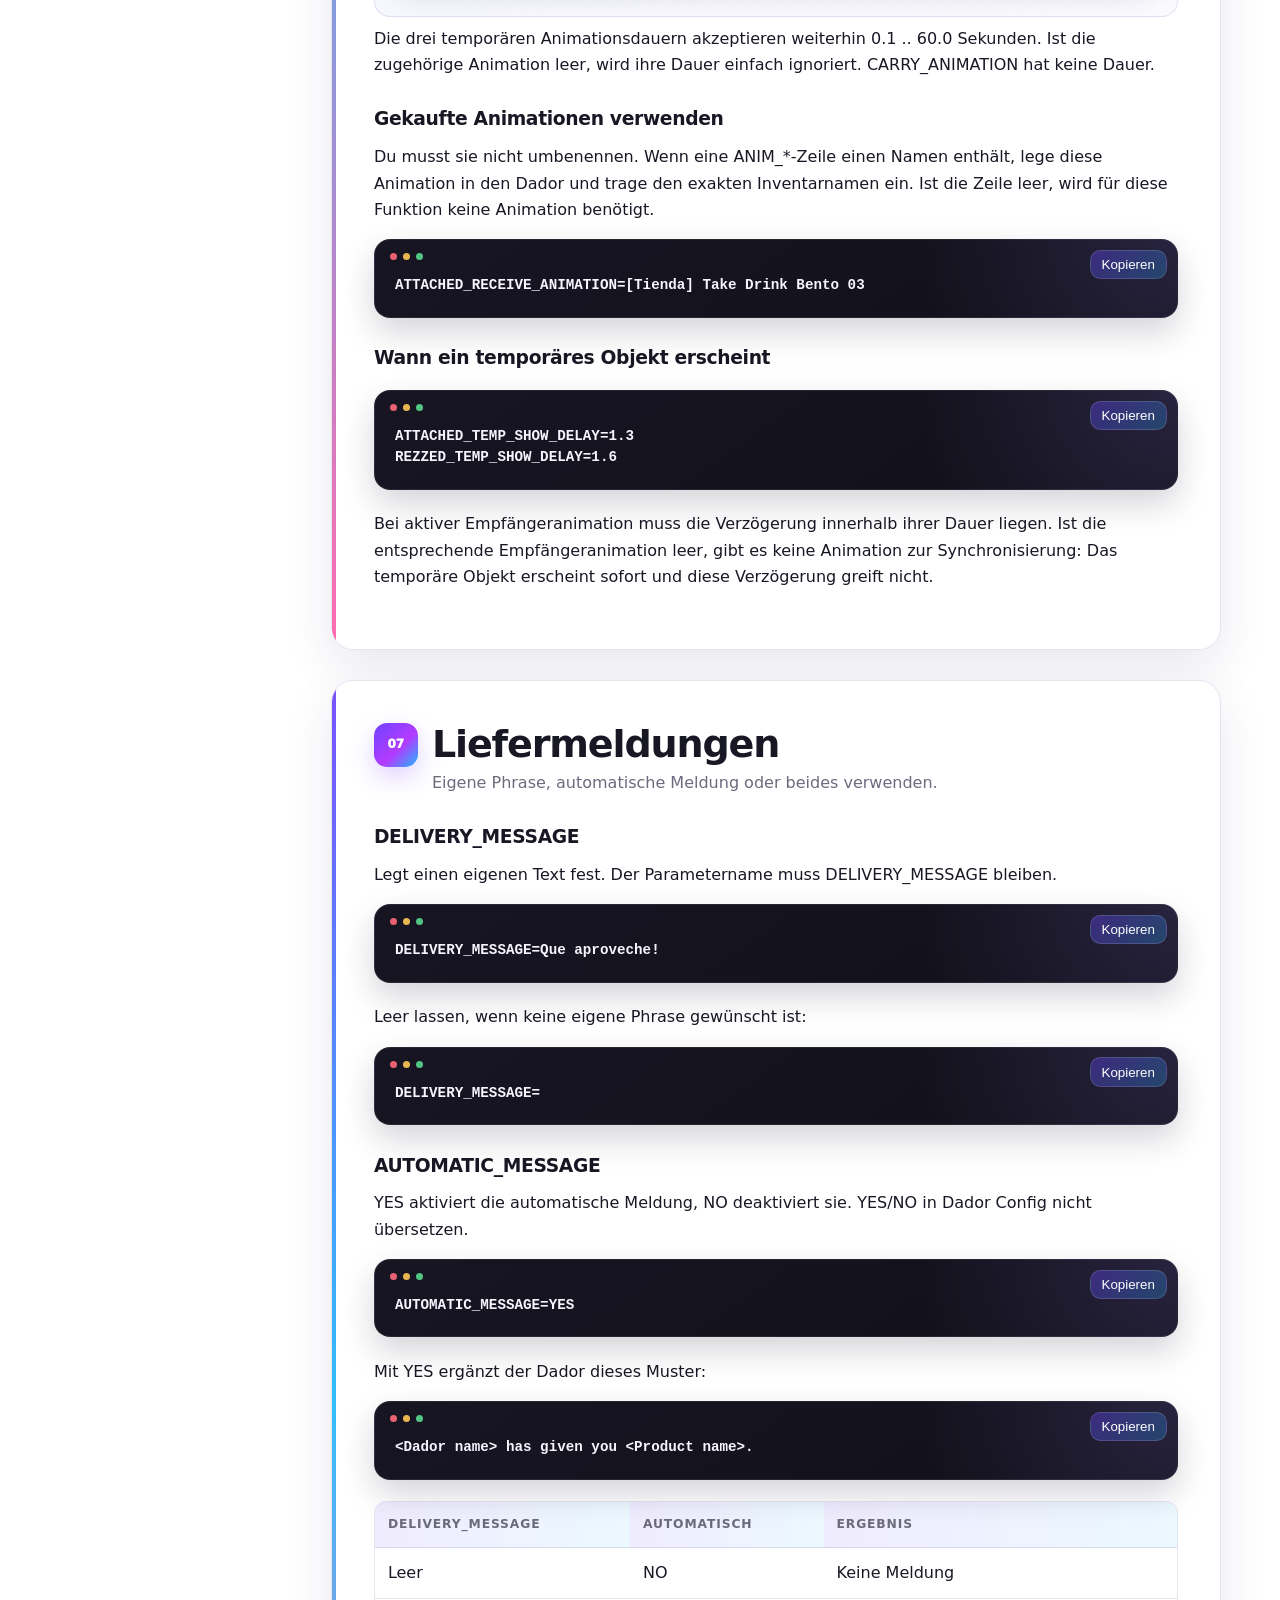
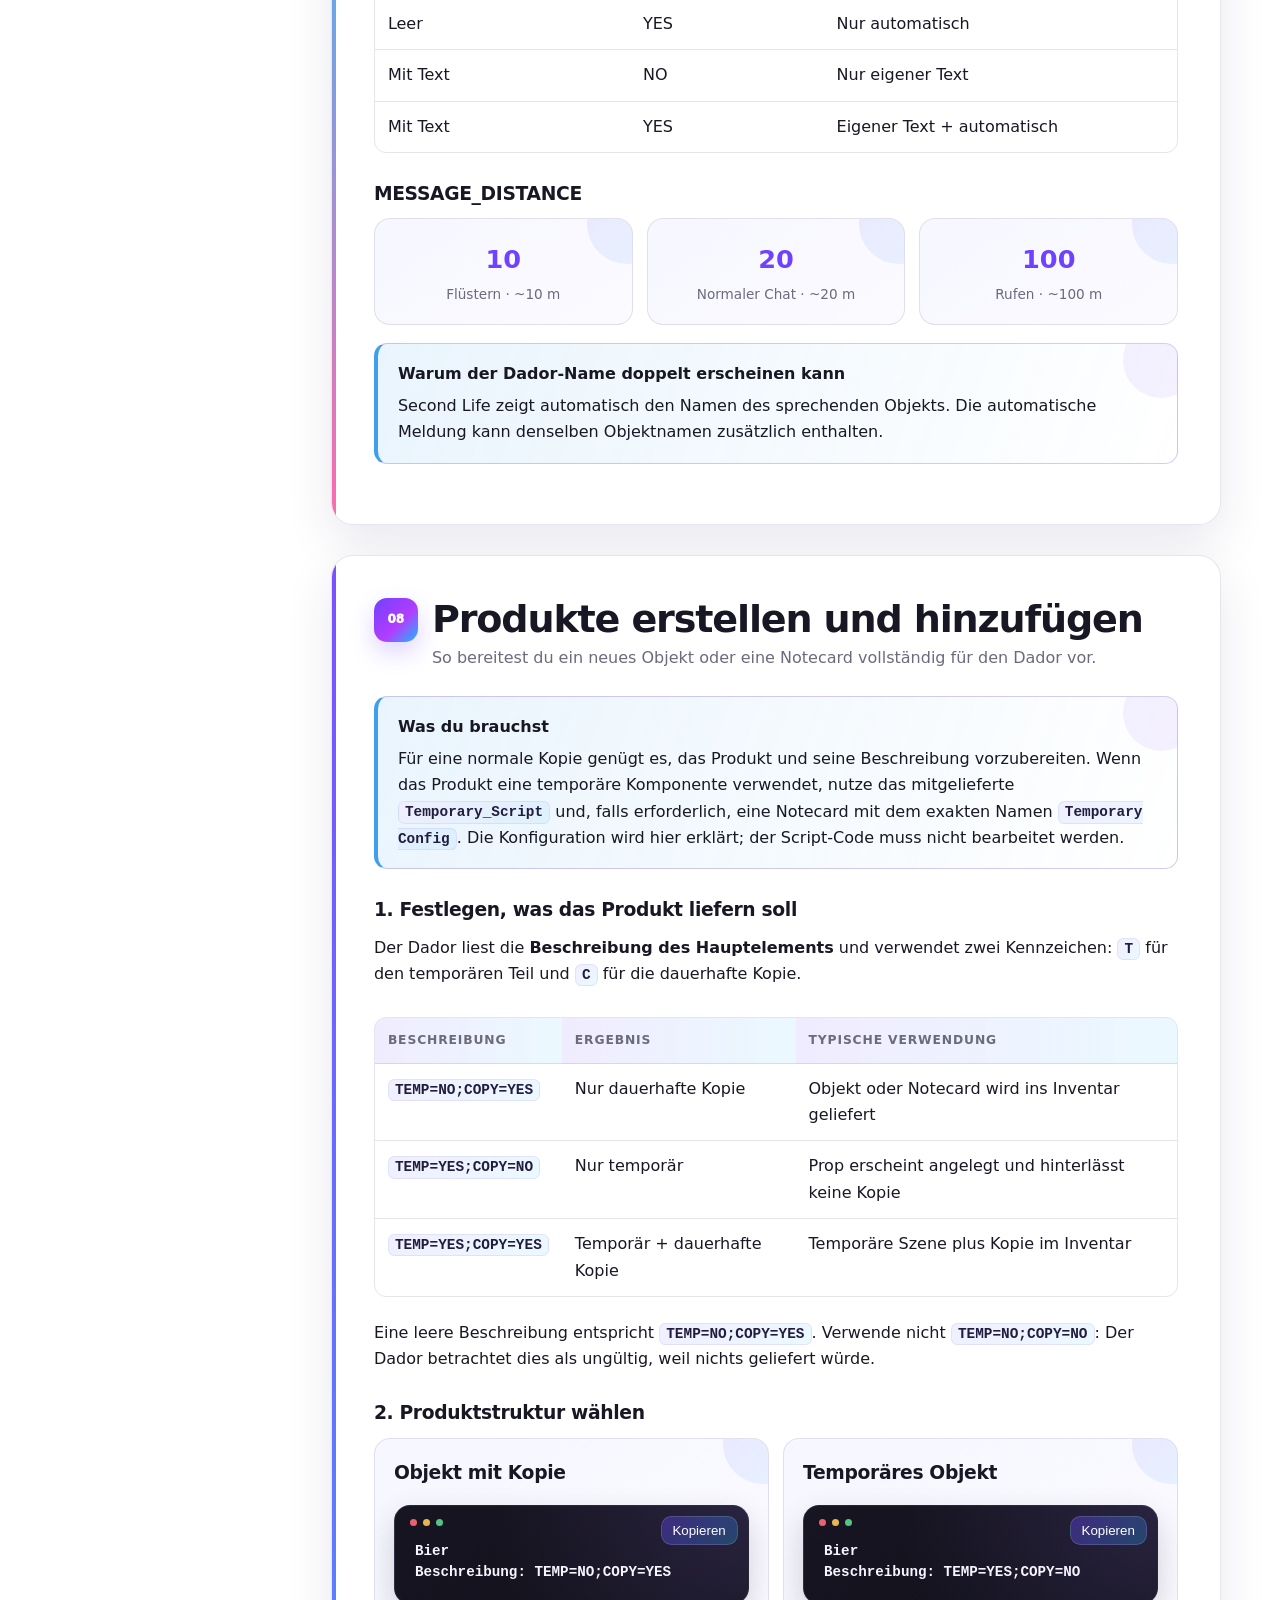
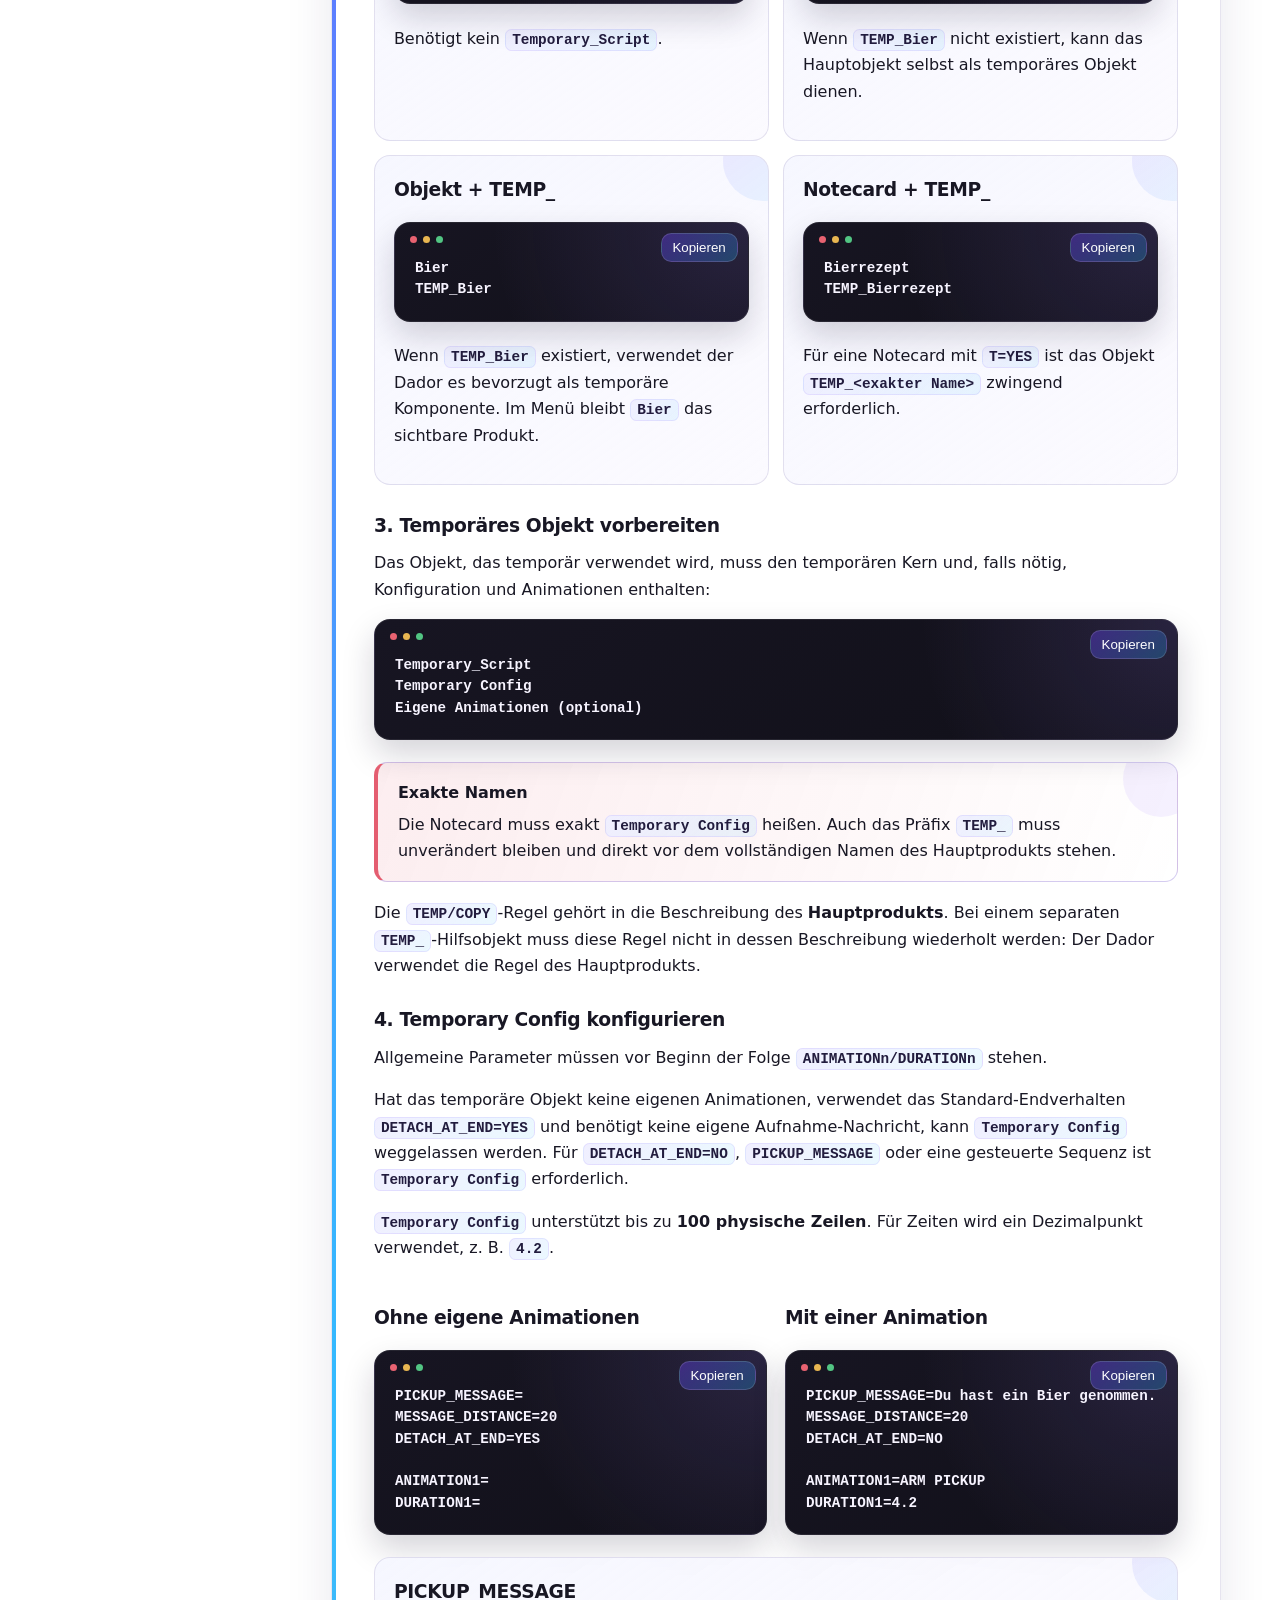
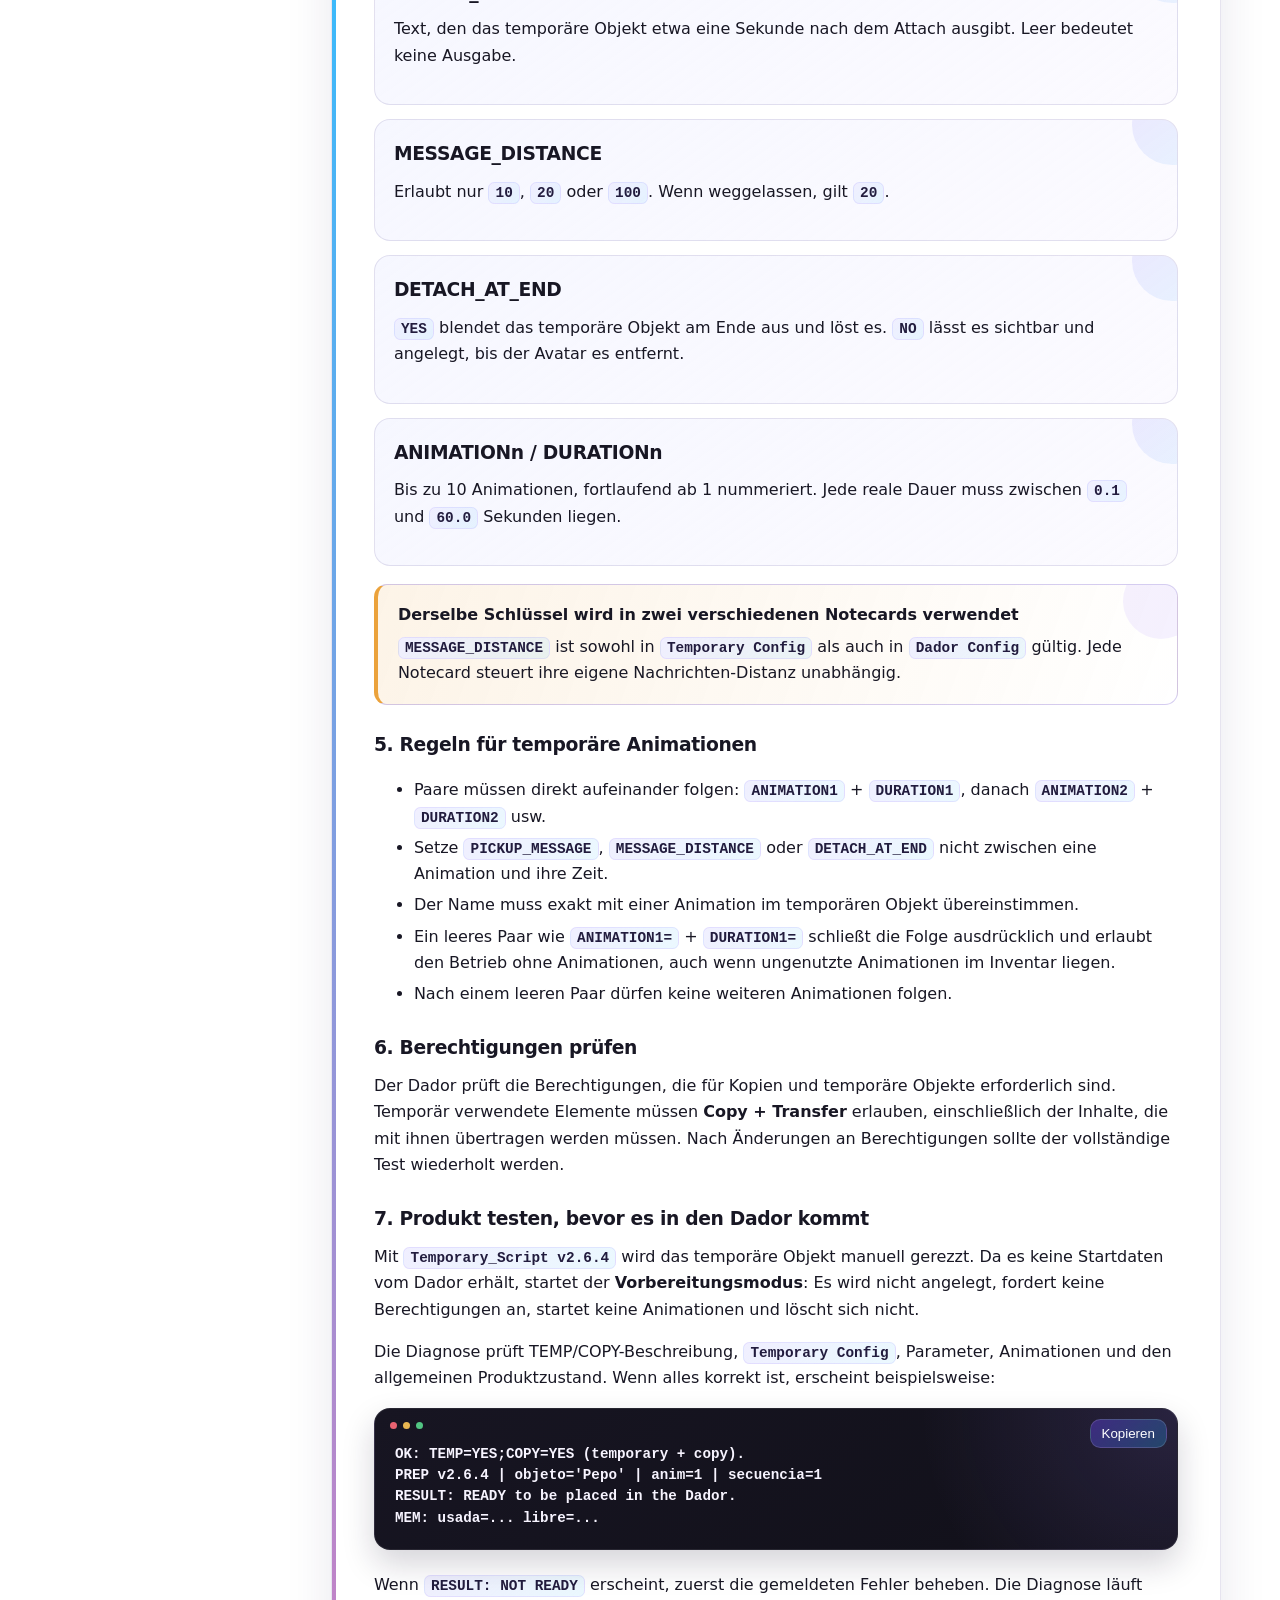
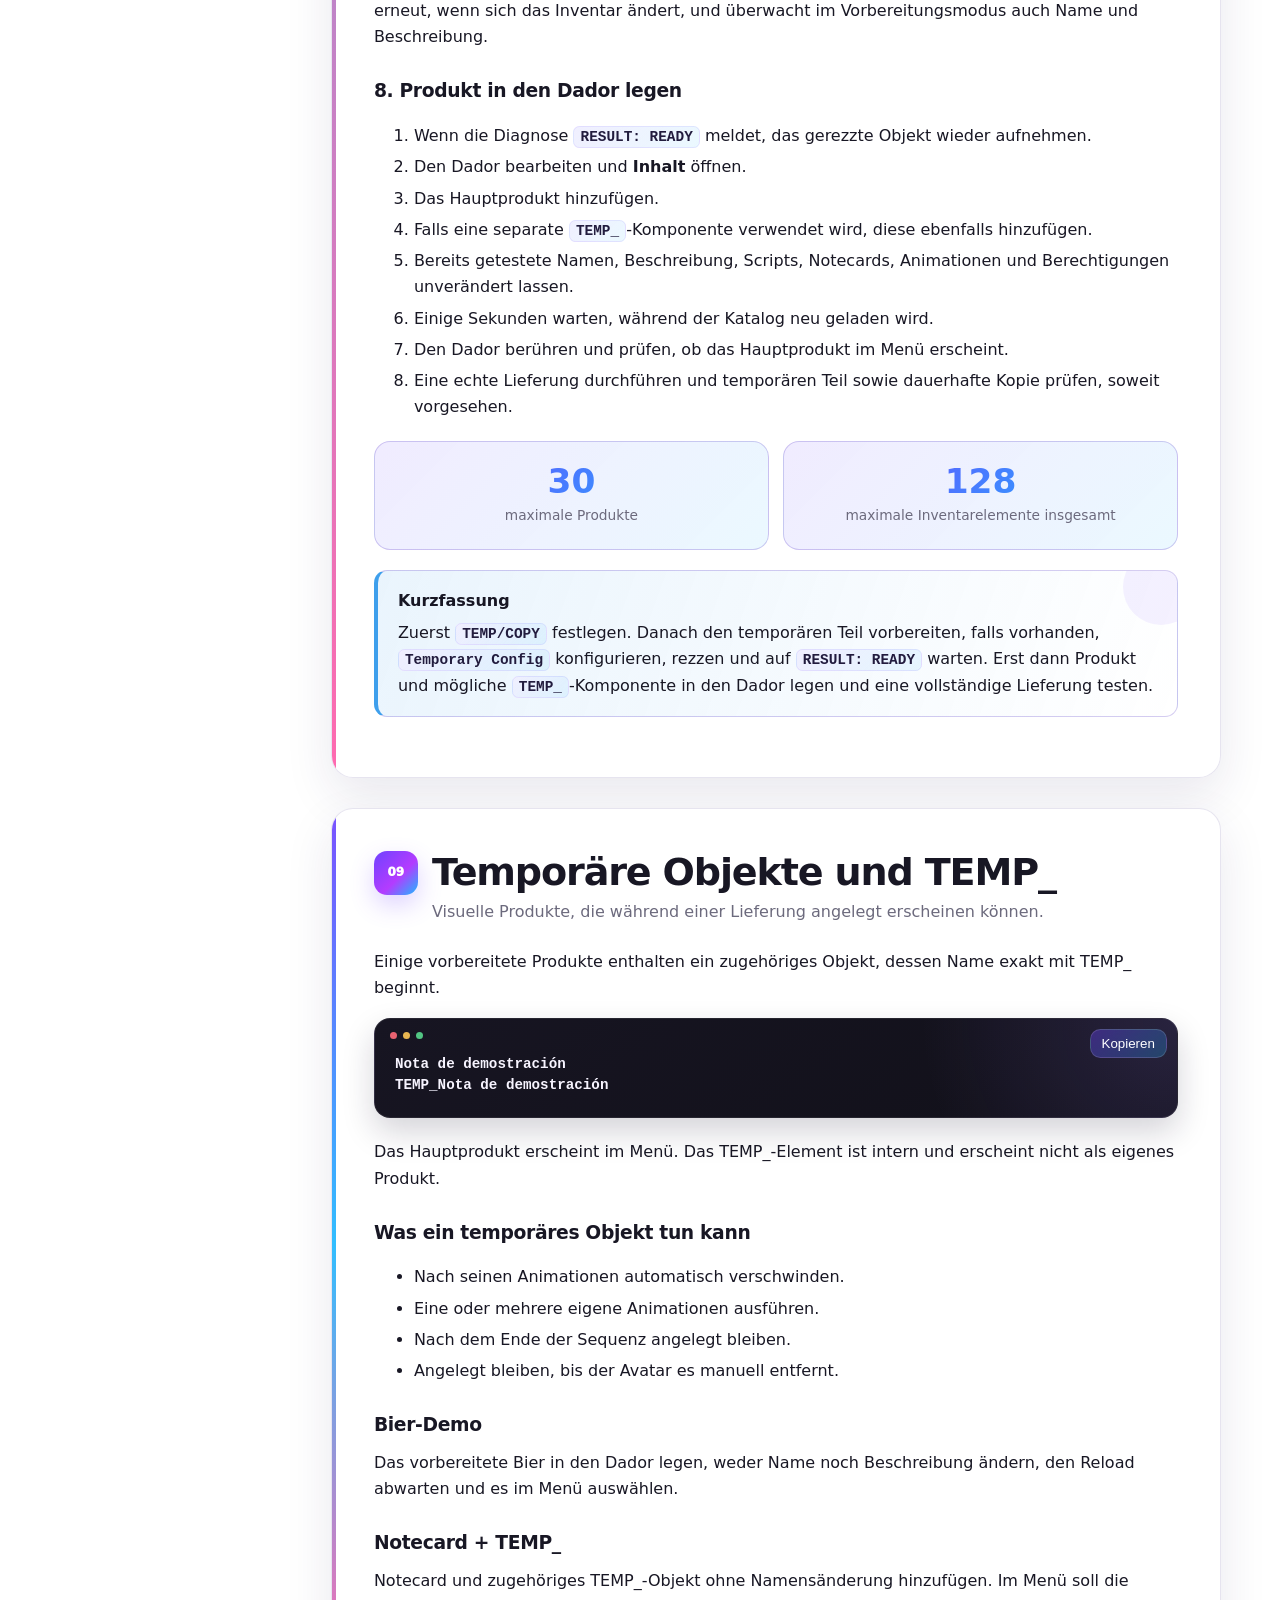
==== commit b078c5aa: "Manual: add Delivery promo visual to de.html" ====
--- a/docs/de.html
+++ b/docs/de.html
@@ -6,7 +6,7 @@
   <meta name="description" content="Benutzerhandbuch für Delivery in Second Life.">
   <meta name="theme-color" content="#6d4aff">
   <title>Delivery · Benutzerhandbuch</title>
-  <link rel="stylesheet" href="./styles.css?v=flags-20260929-2">
+  <link rel="stylesheet" href="./styles.css?v=delivery-20261008-1">
 </head>
 <body>
 <header class="topbar">
@@ -76,6 +76,10 @@
   </div>
 </section>
 
+<figure class="promo-showcase">
+  <img src="./assets/delivery-promo.svg" alt="Delivery-Werbegrafik für Second Life" loading="lazy">
+</figure>
+
 <div id="noResults" class="no-results" hidden><h2>Keine Treffer</h2><p>Versuche einen anderen Suchbegriff.</p></div>
 
 <section id="primeros-pasos" class="doc-section searchable">
--- a/docs/styles.css
+++ b/docs/styles.css
@@ -220,6 +220,24 @@
   background:linear-gradient(135deg,var(--accent),var(--accent-3));color:white;font-size:.7rem;font-weight:950;
   box-shadow:0 5px 12px rgba(111,66,255,.18)
 }
+
+.promo-showcase{
+  margin:-12px 0 34px;
+  padding:0;
+  overflow:hidden;
+  border:1px solid color-mix(in srgb,var(--accent) 22%,var(--border));
+  border-radius:24px;
+  background:var(--panel);
+  box-shadow:var(--shadow);
+}
+.promo-showcase img{
+  display:block;
+  width:100%;
+  height:auto;
+  aspect-ratio:1400/760;
+  object-fit:cover;
+}
+
 .doc-section{
   position:relative;overflow:hidden;min-width:0;margin:0 0 30px;padding:clamp(24px,4vw,42px);
   background:var(--panel);backdrop-filter:blur(18px) saturate(1.12);border:1px solid var(--border);border-radius:22px;
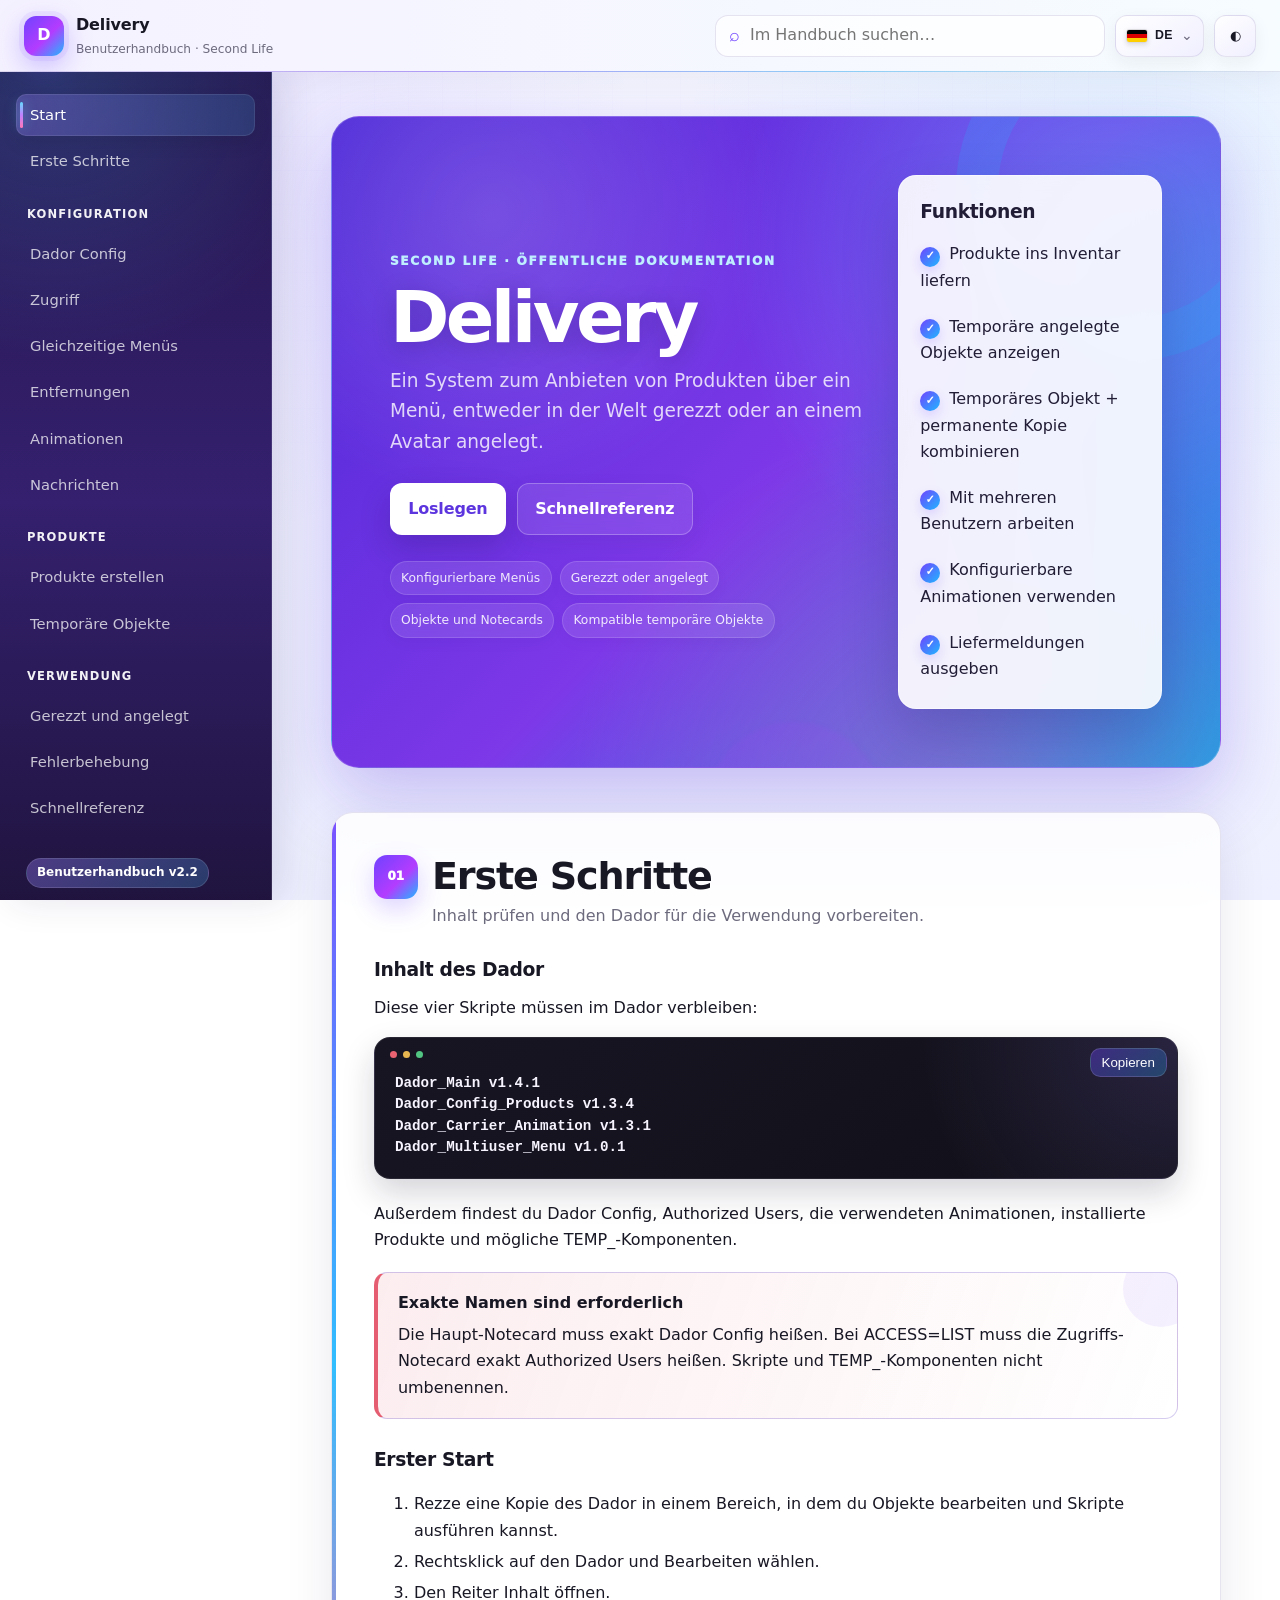
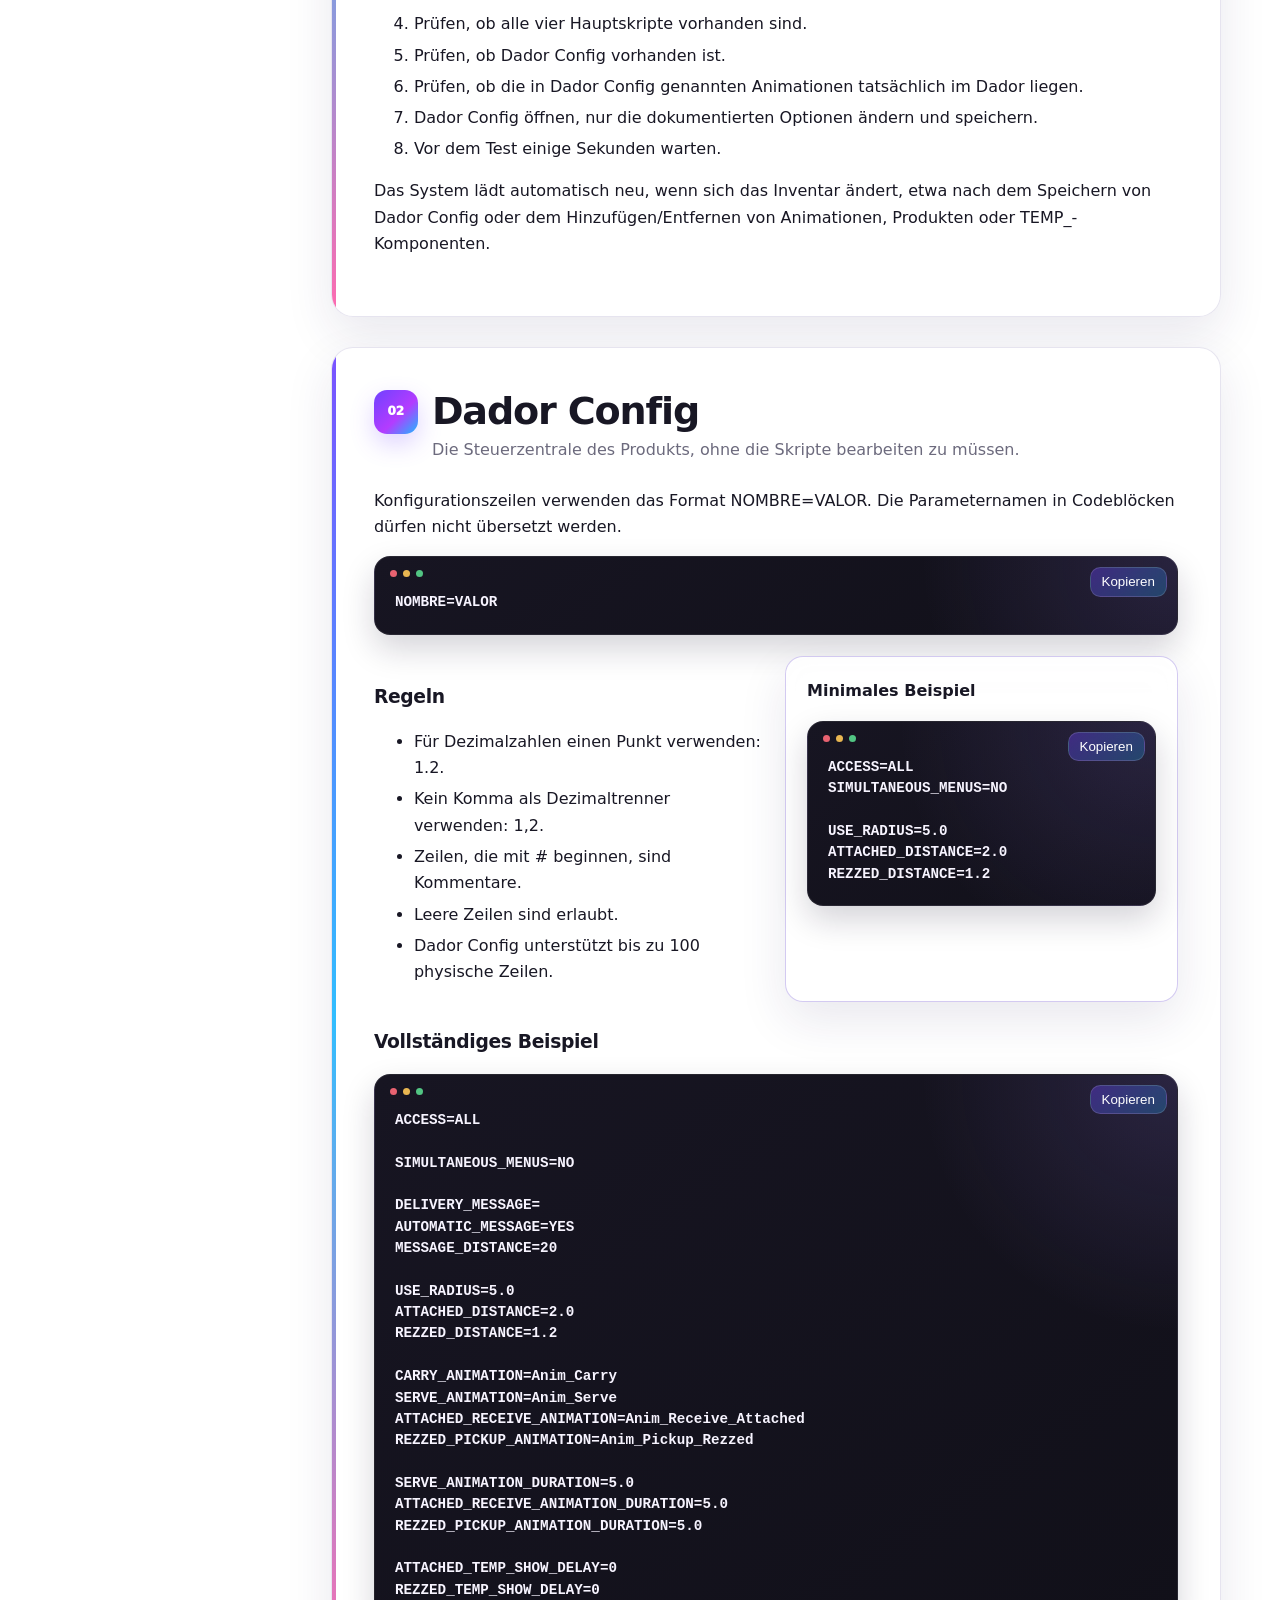
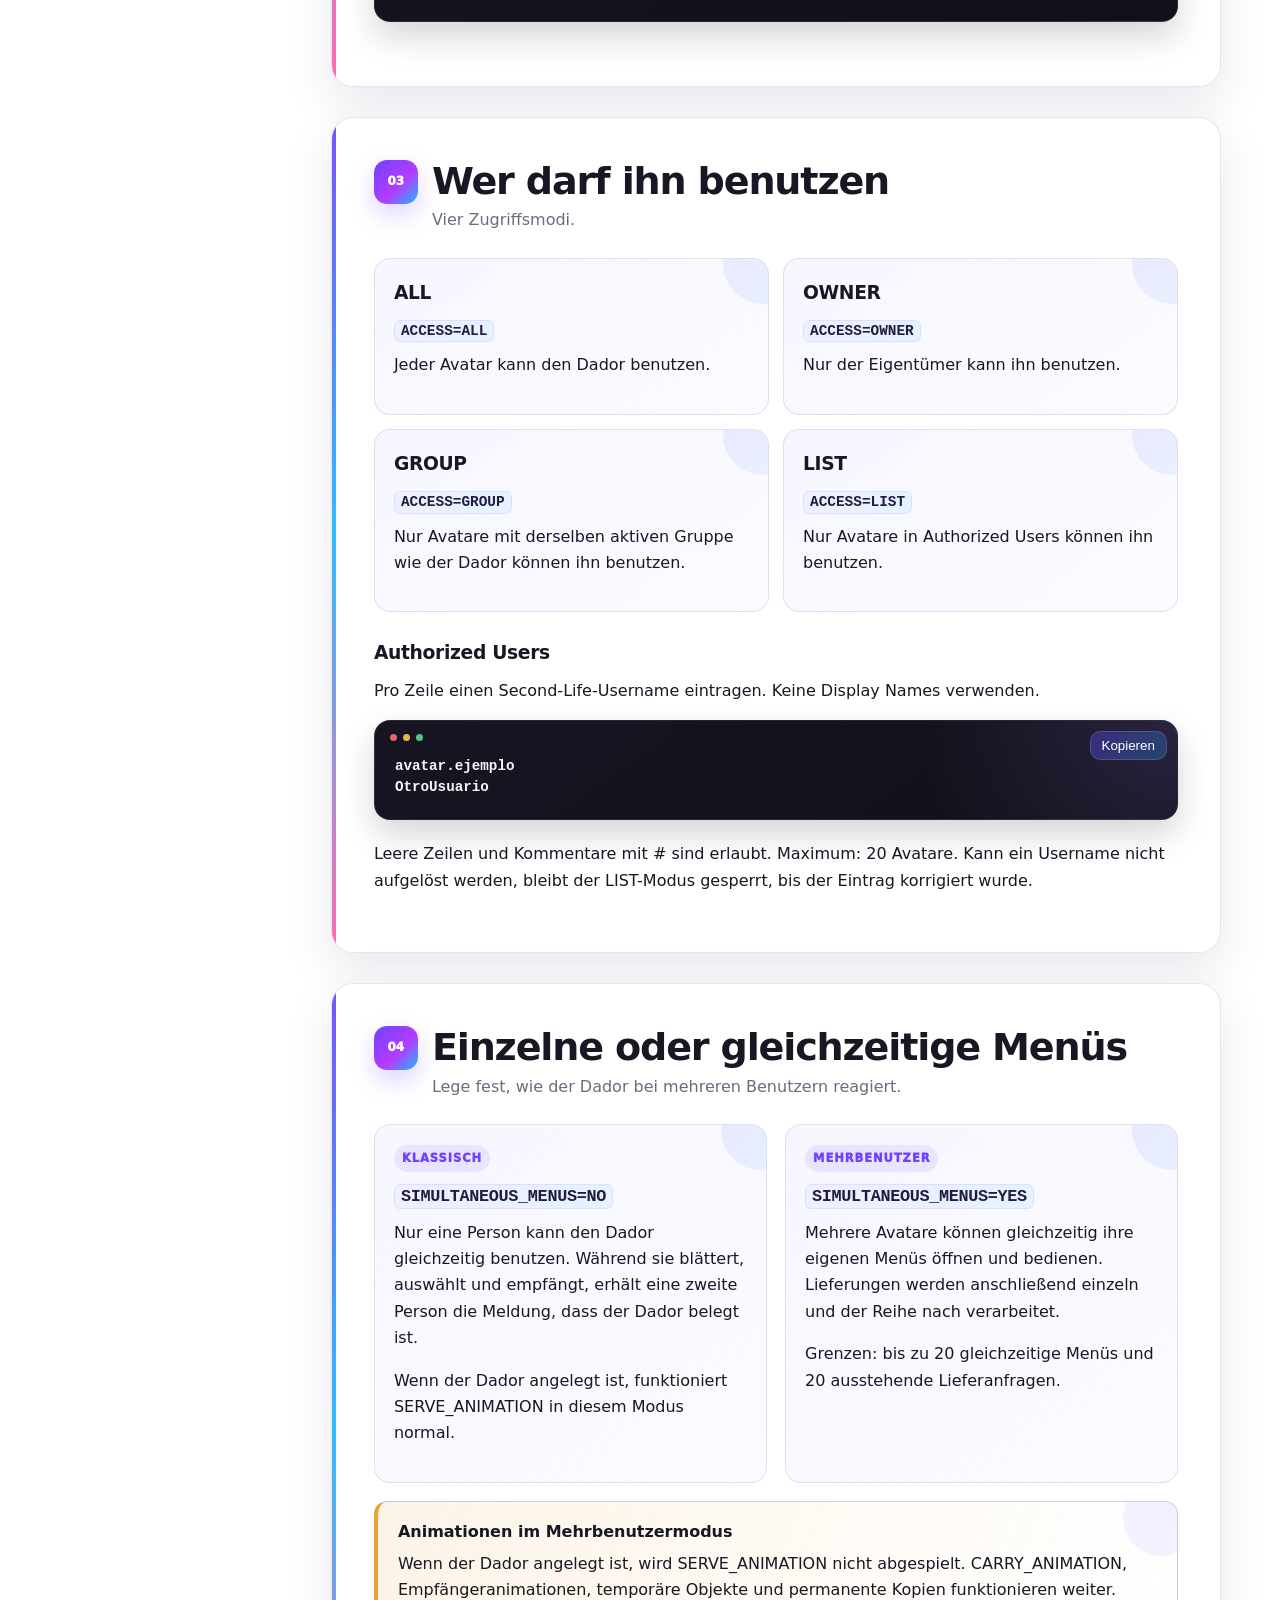
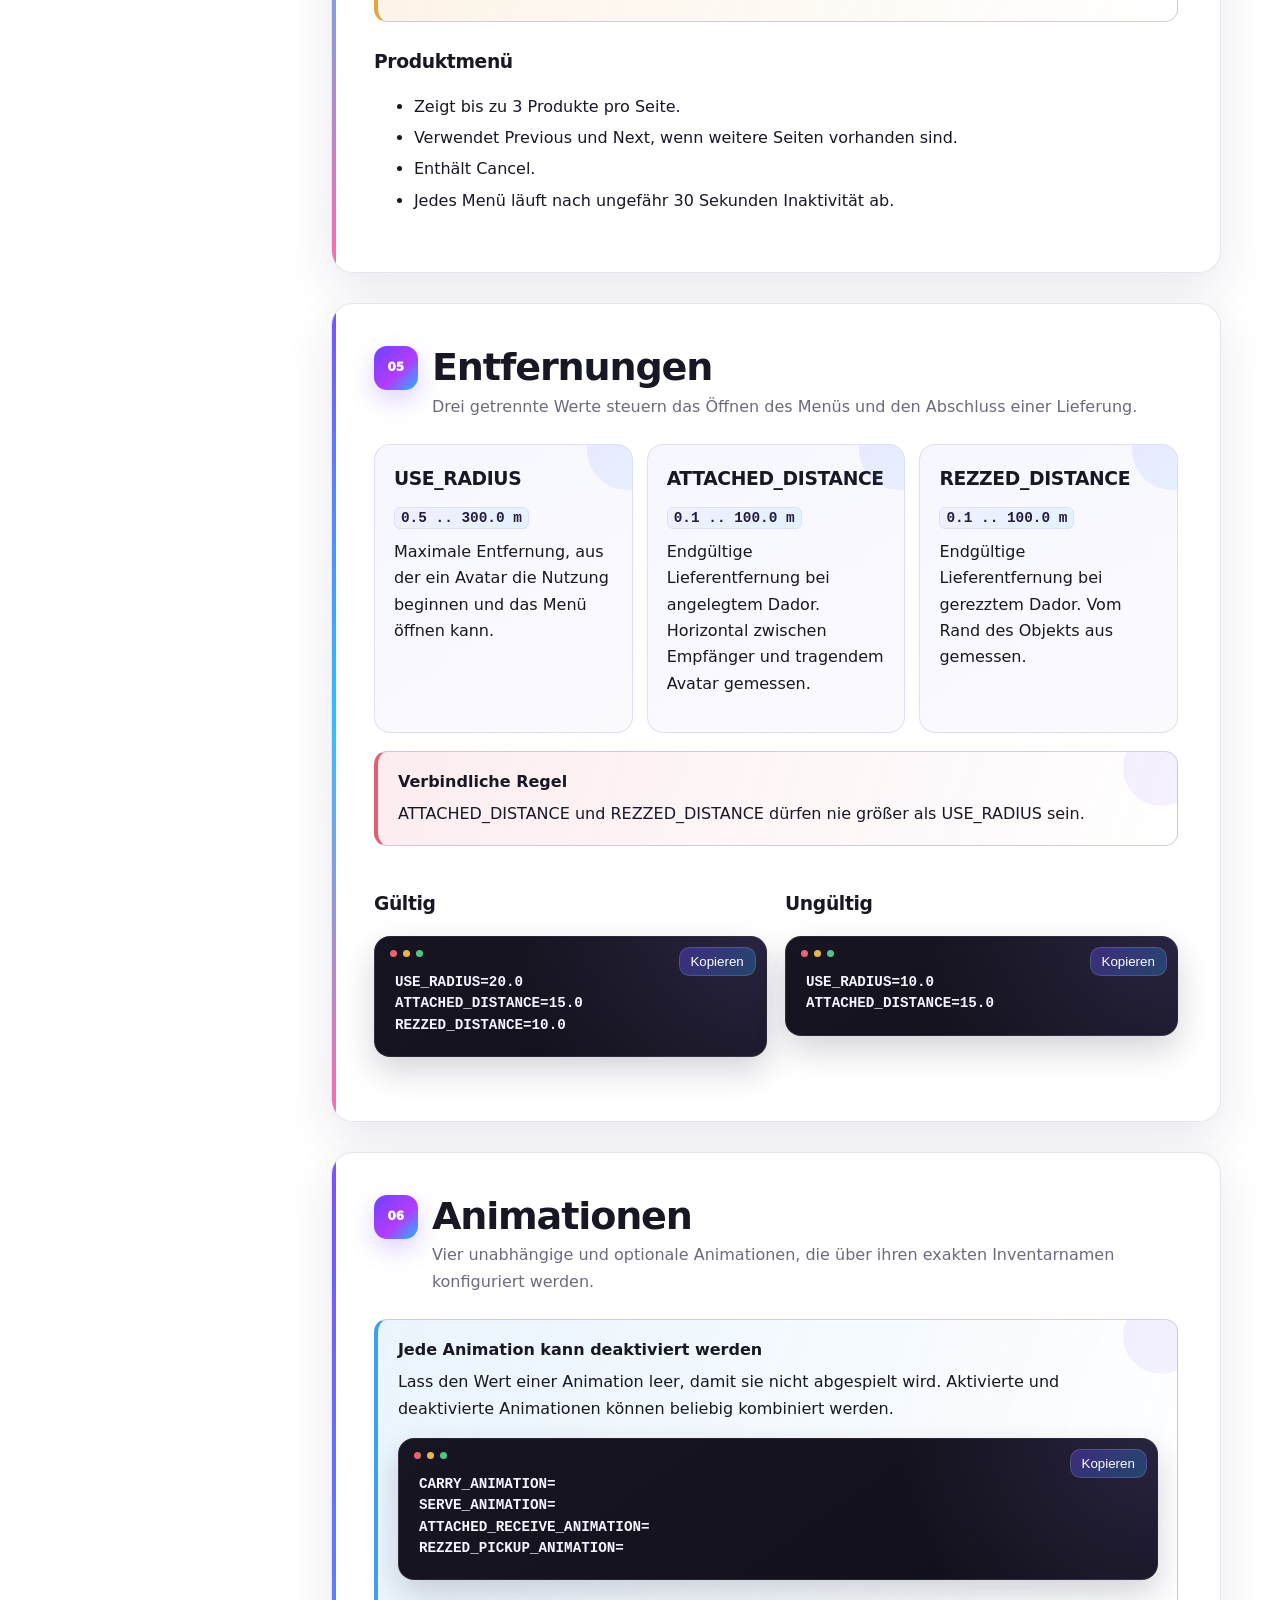
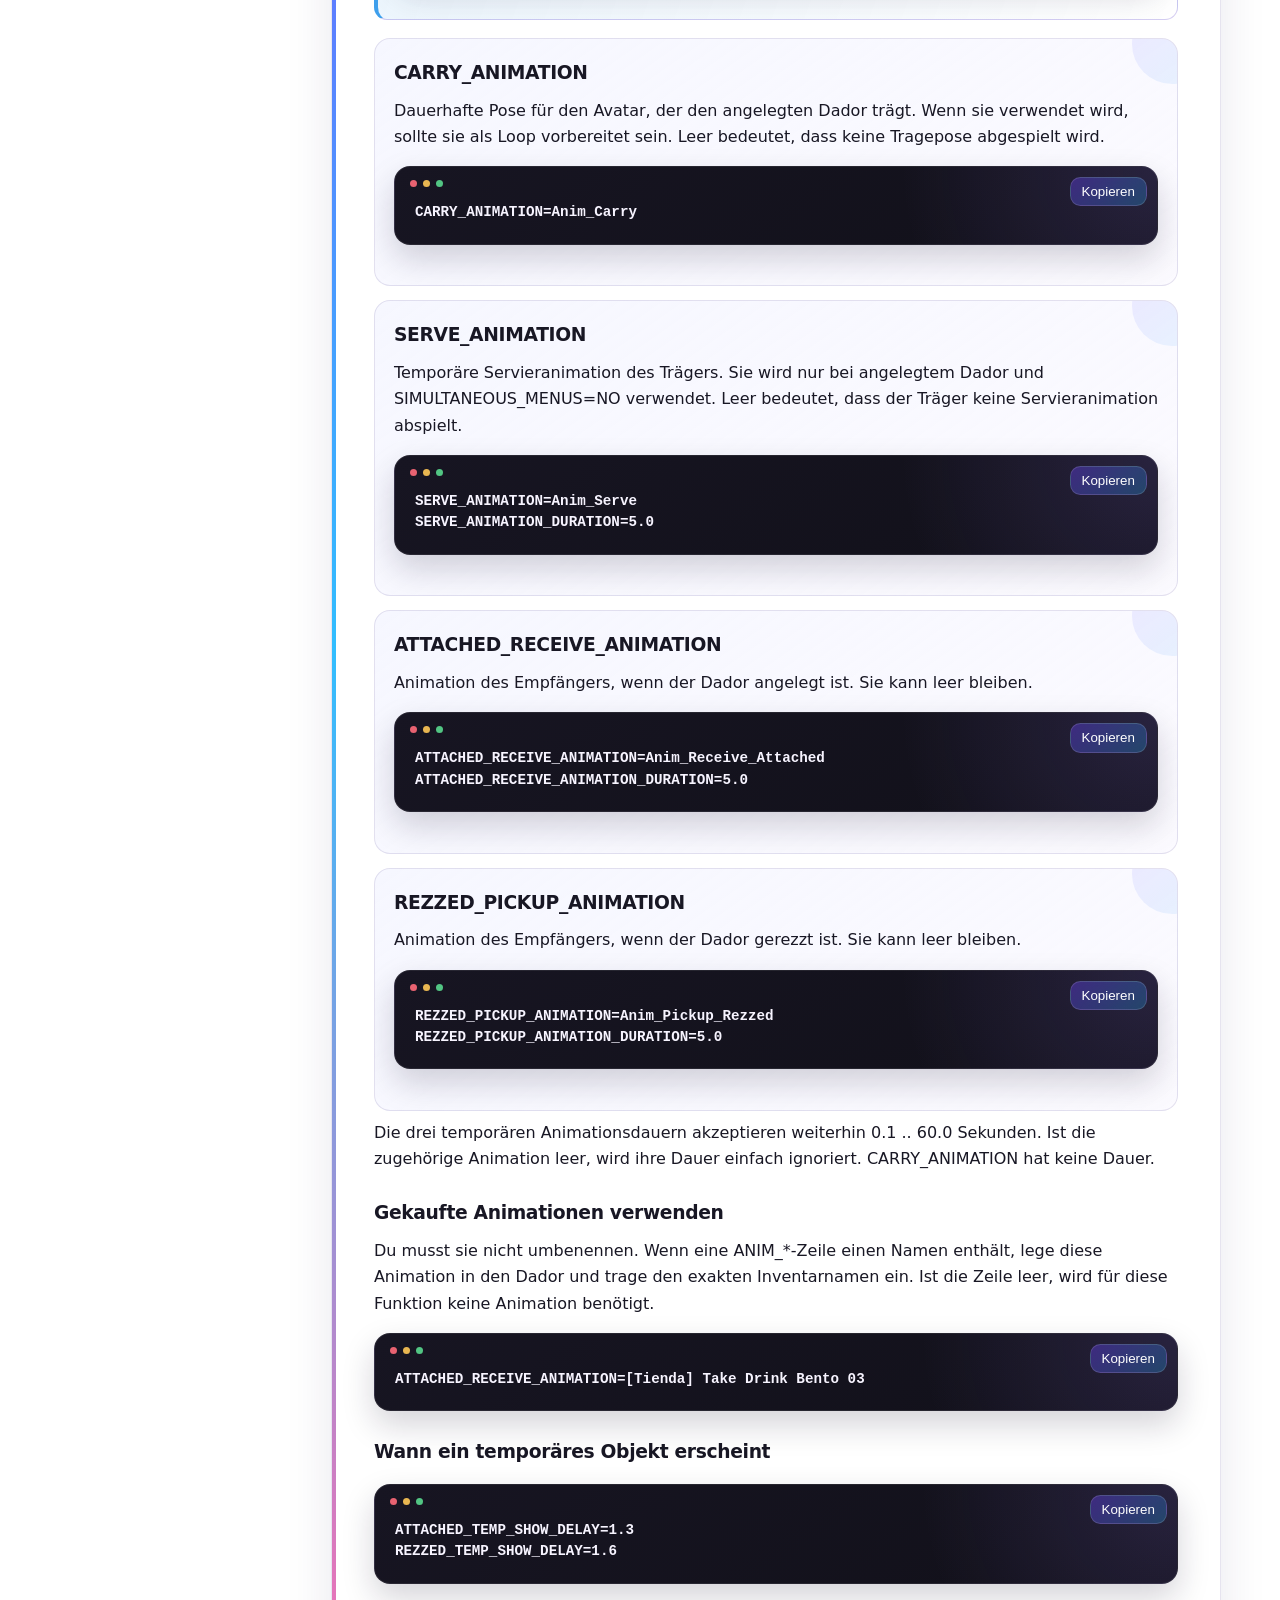
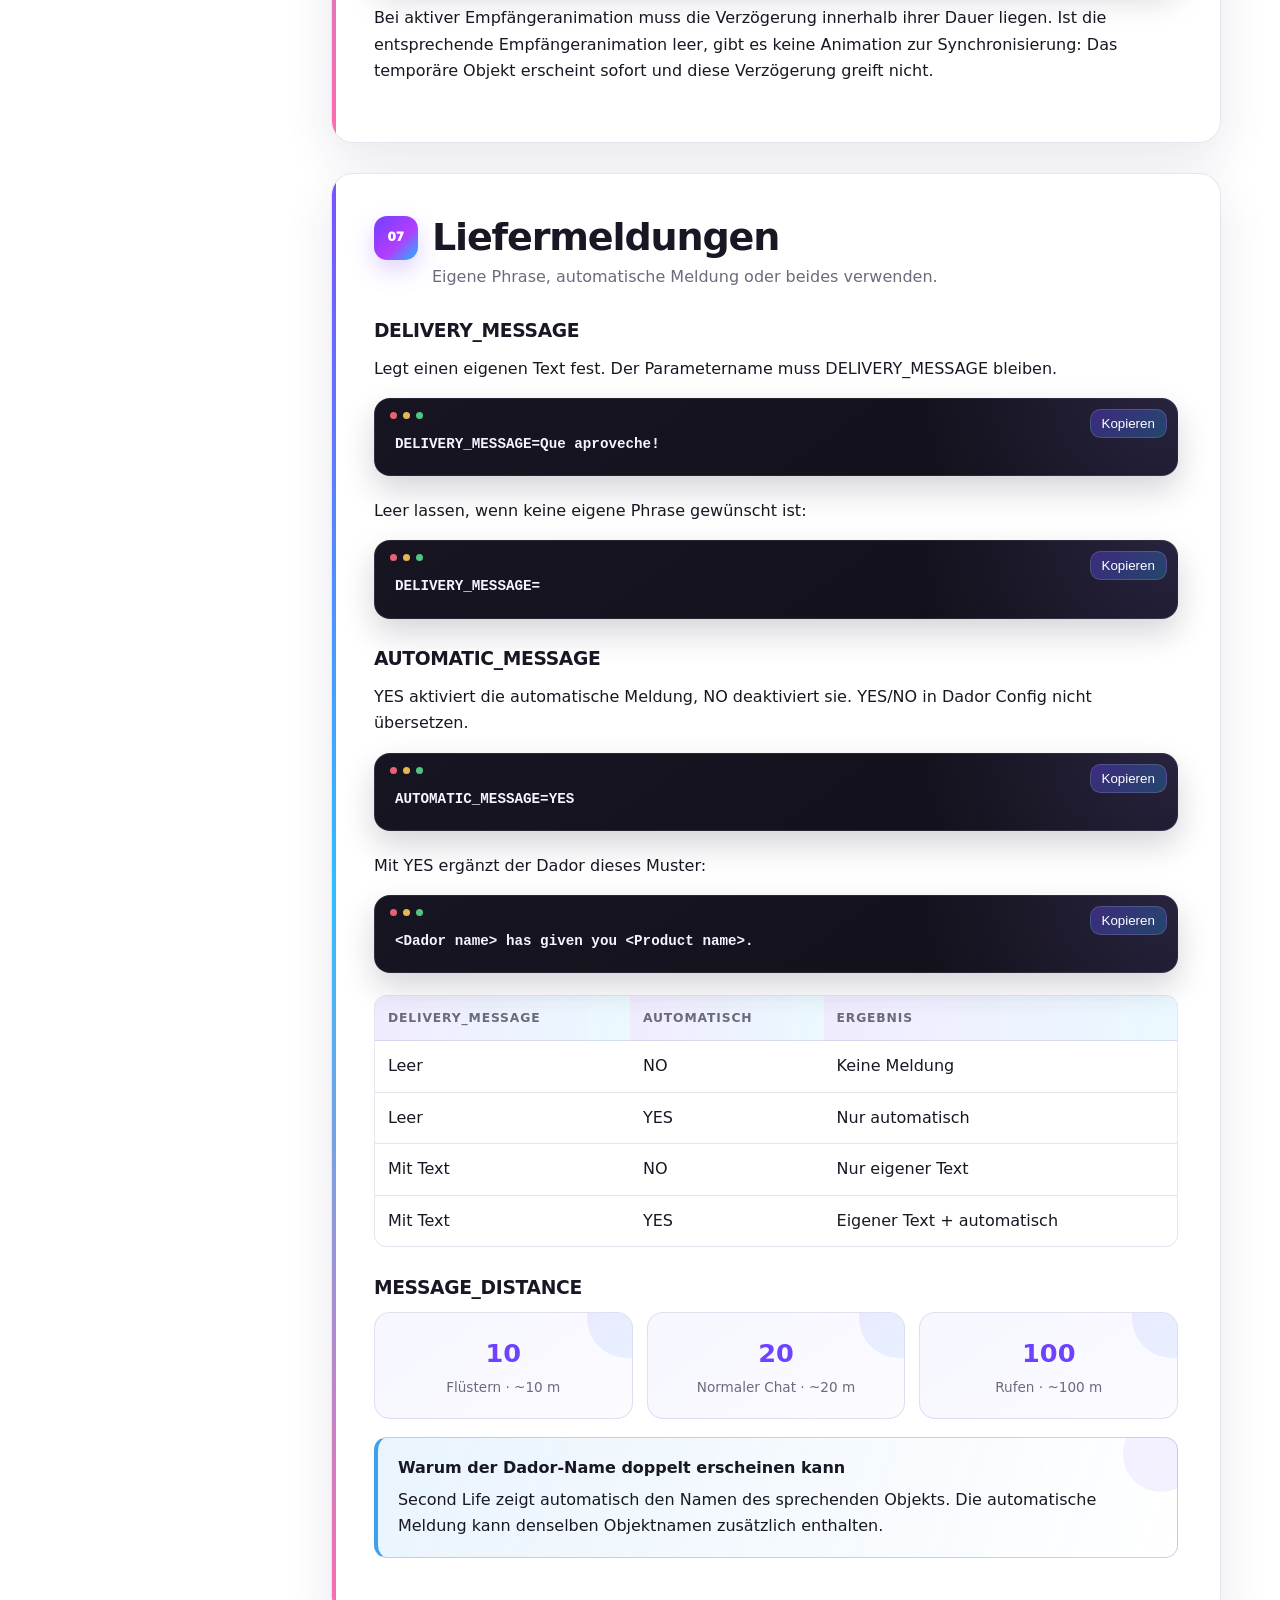
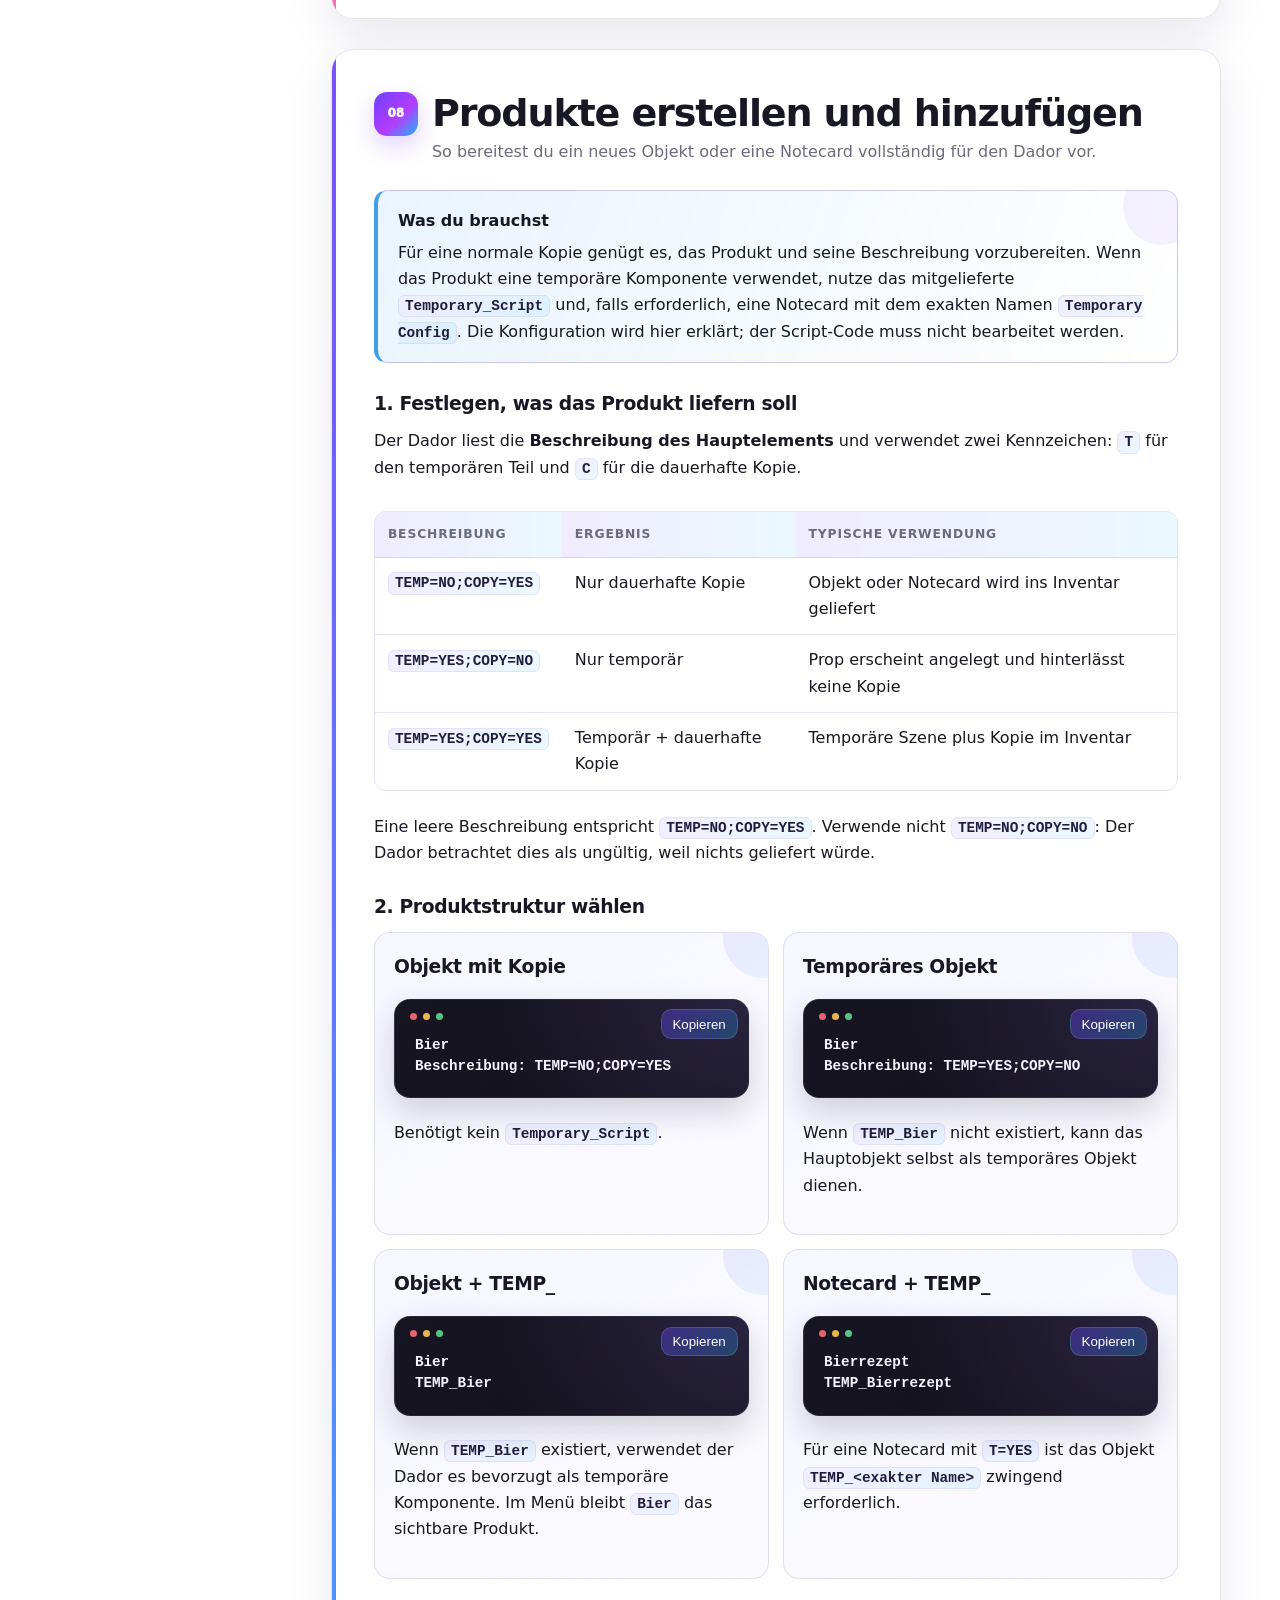
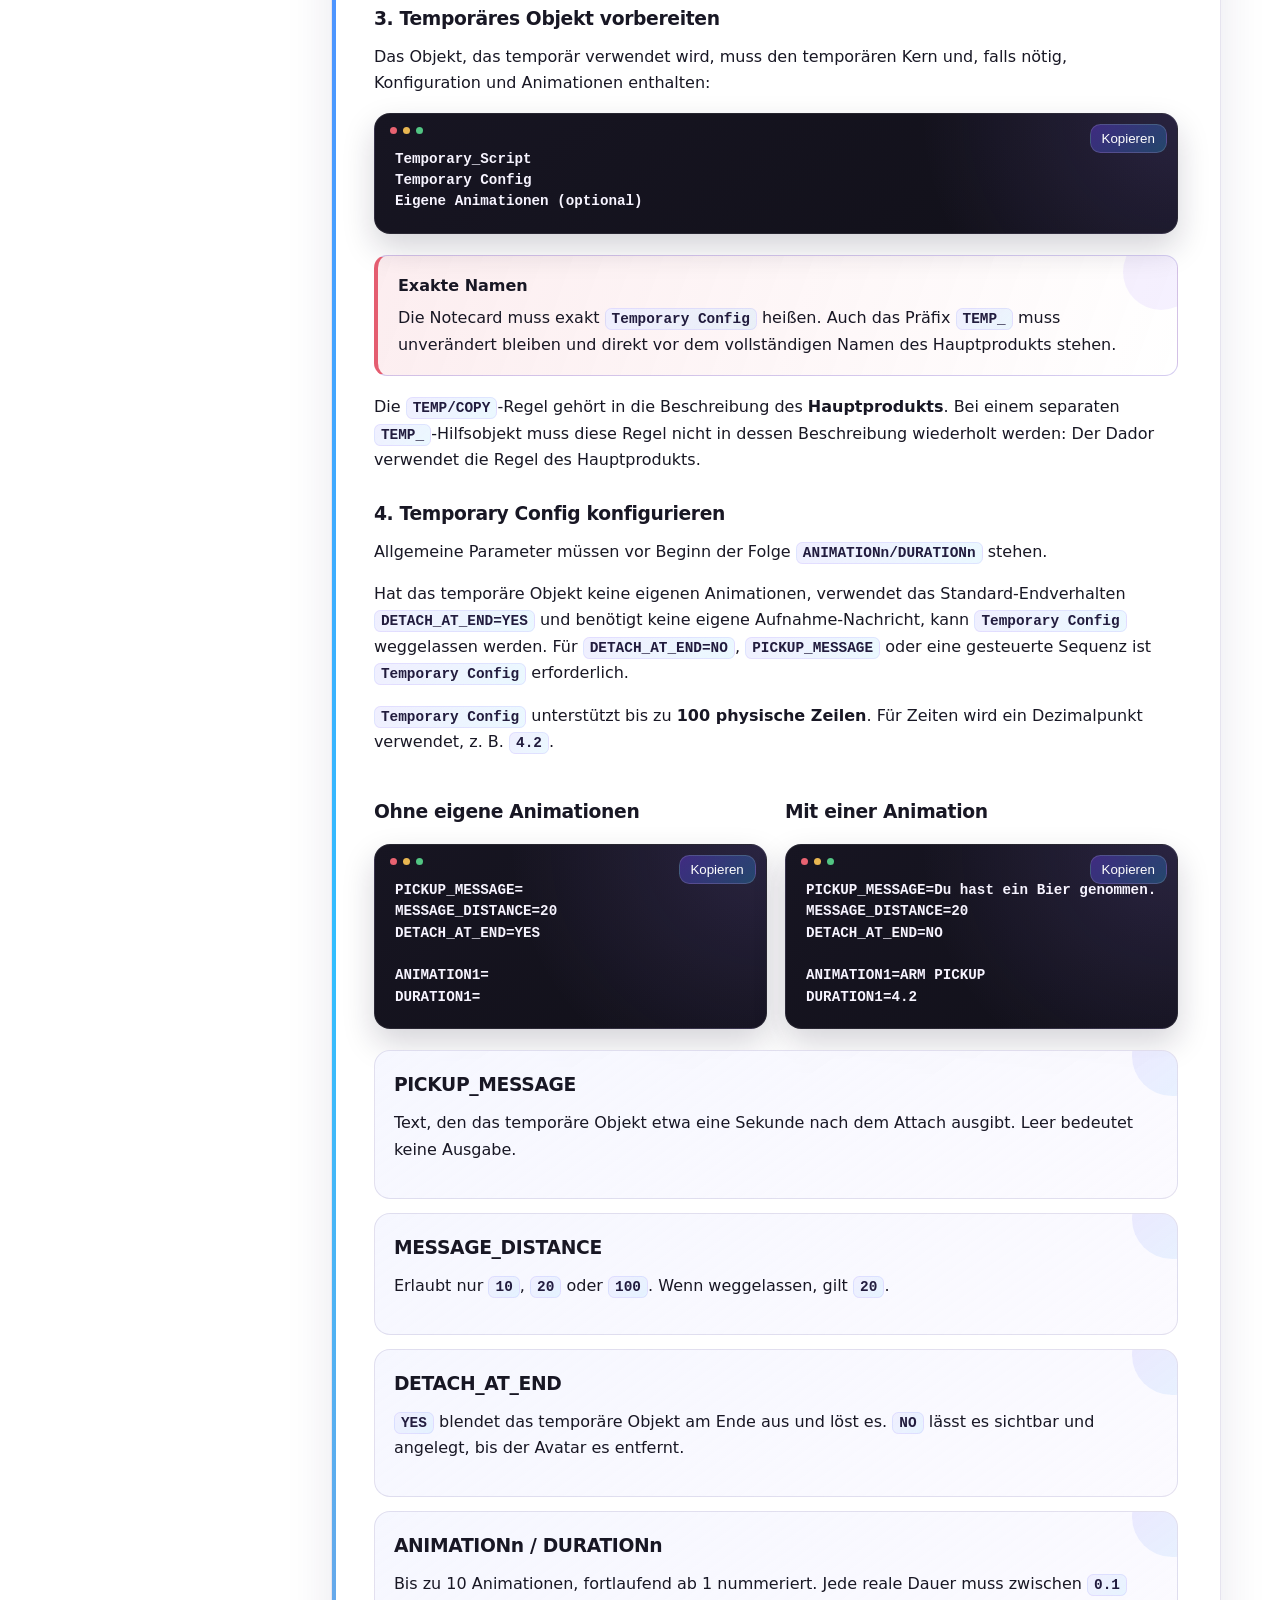
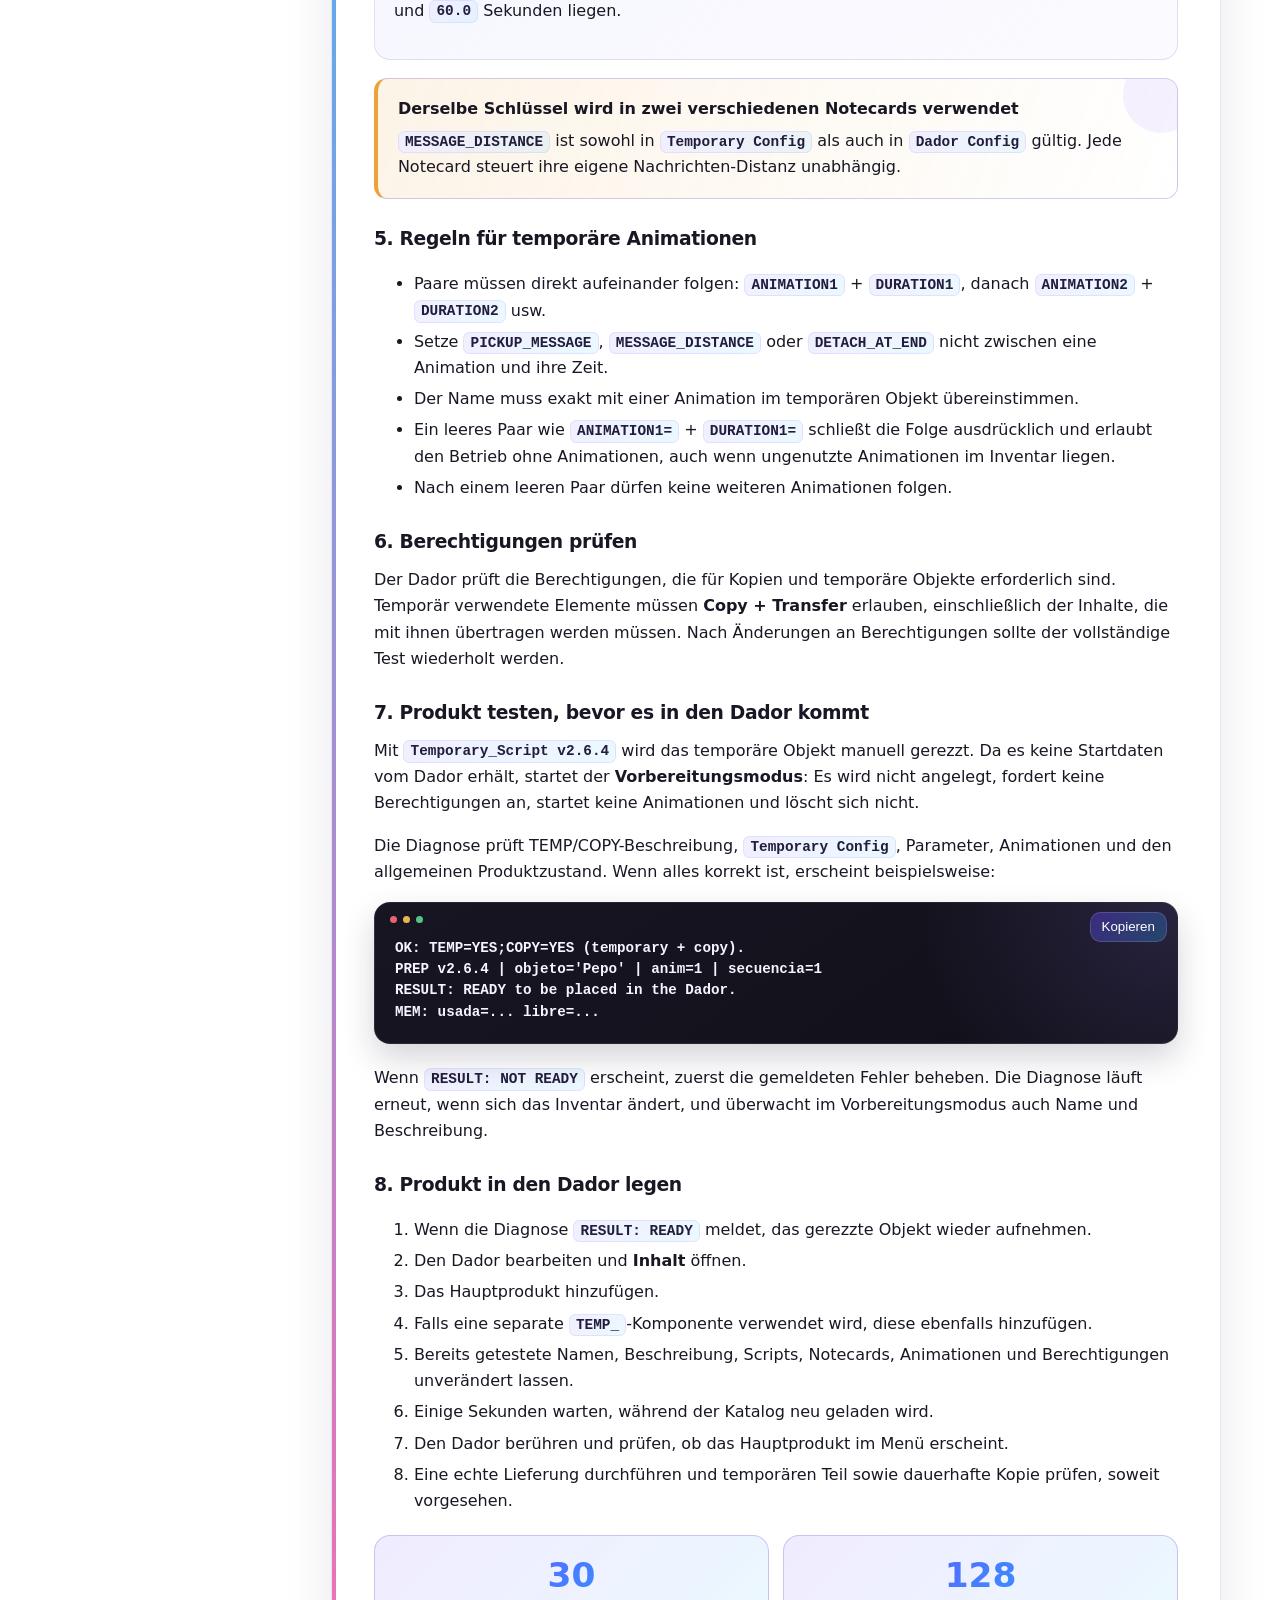
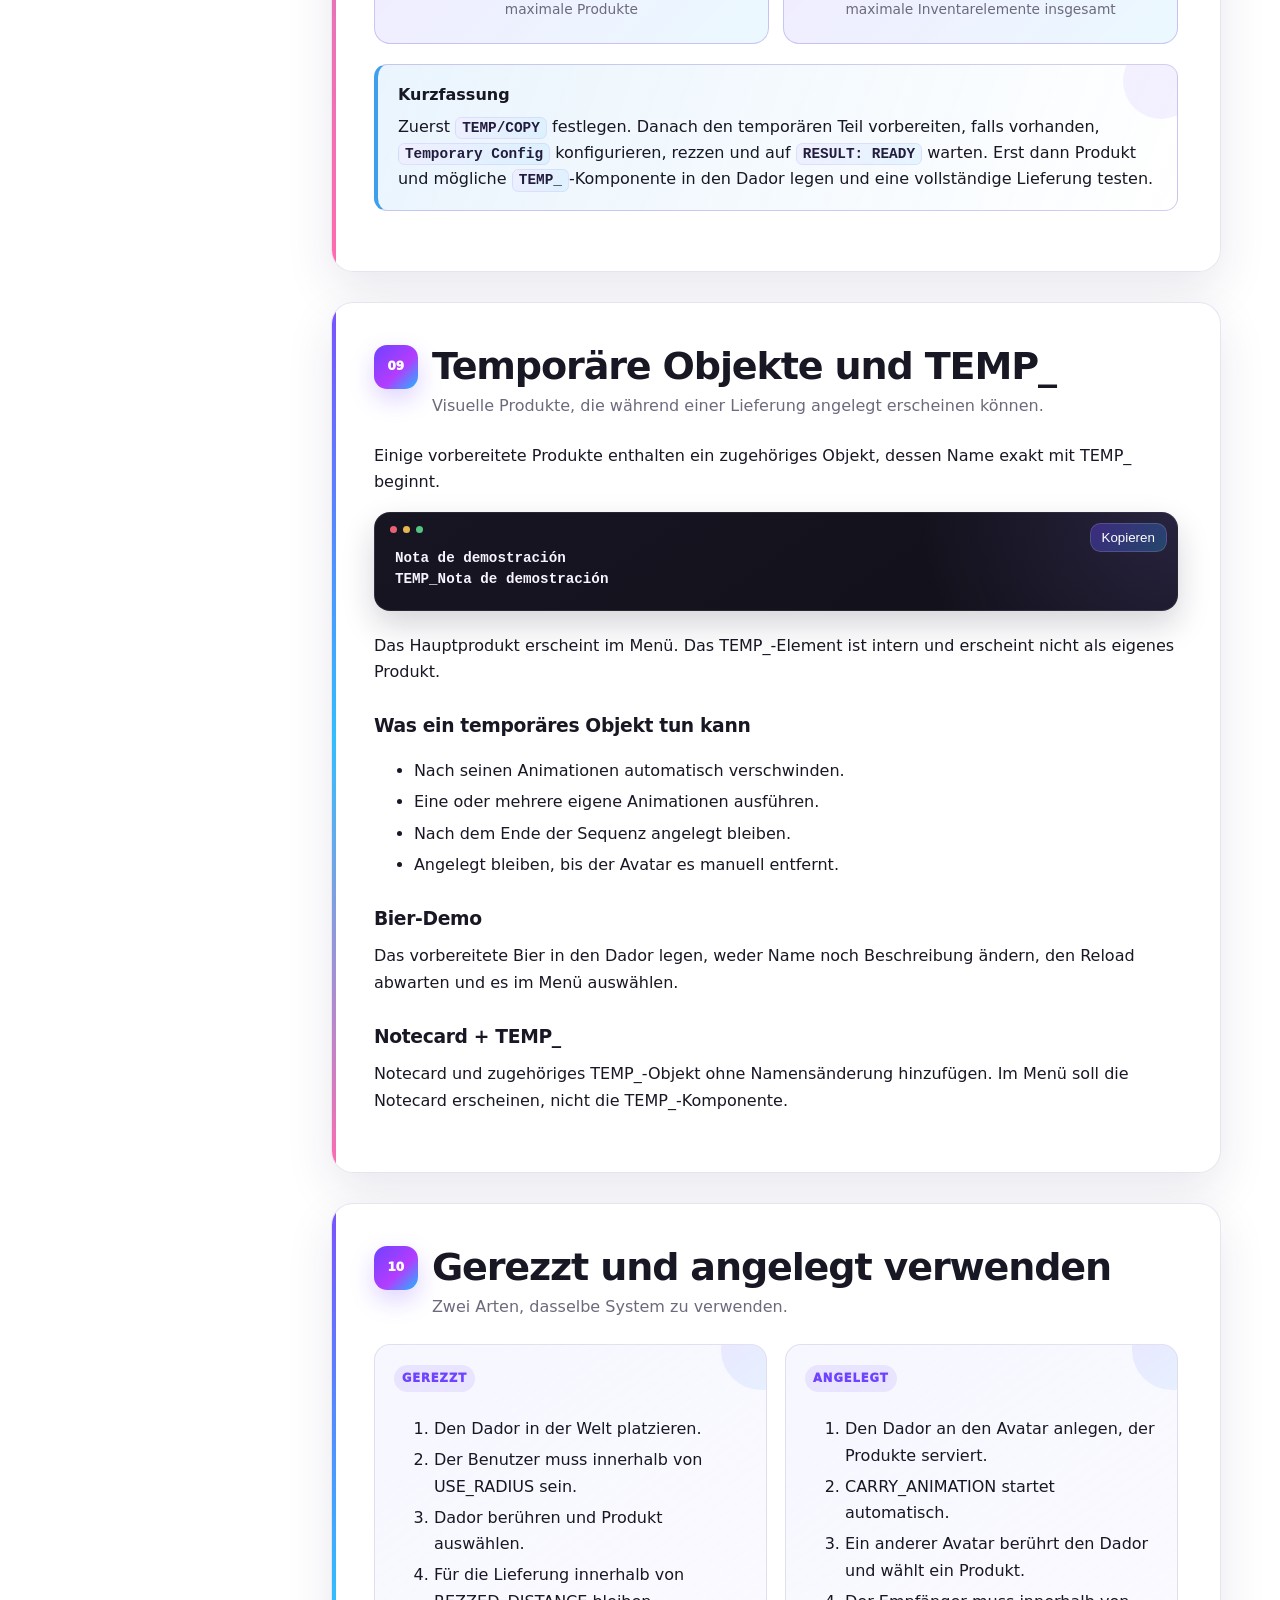
==== commit 5de5491d: "Manual: remove promotional image from de.html" ====
--- a/docs/de.html
+++ b/docs/de.html
@@ -76,9 +76,6 @@
   </div>
 </section>
 
-<figure class="promo-showcase">
-  <img src="./assets/delivery-promo.svg" alt="Delivery-Werbegrafik für Second Life" loading="lazy">
-</figure>
 
 <div id="noResults" class="no-results" hidden><h2>Keine Treffer</h2><p>Versuche einen anderen Suchbegriff.</p></div>
 
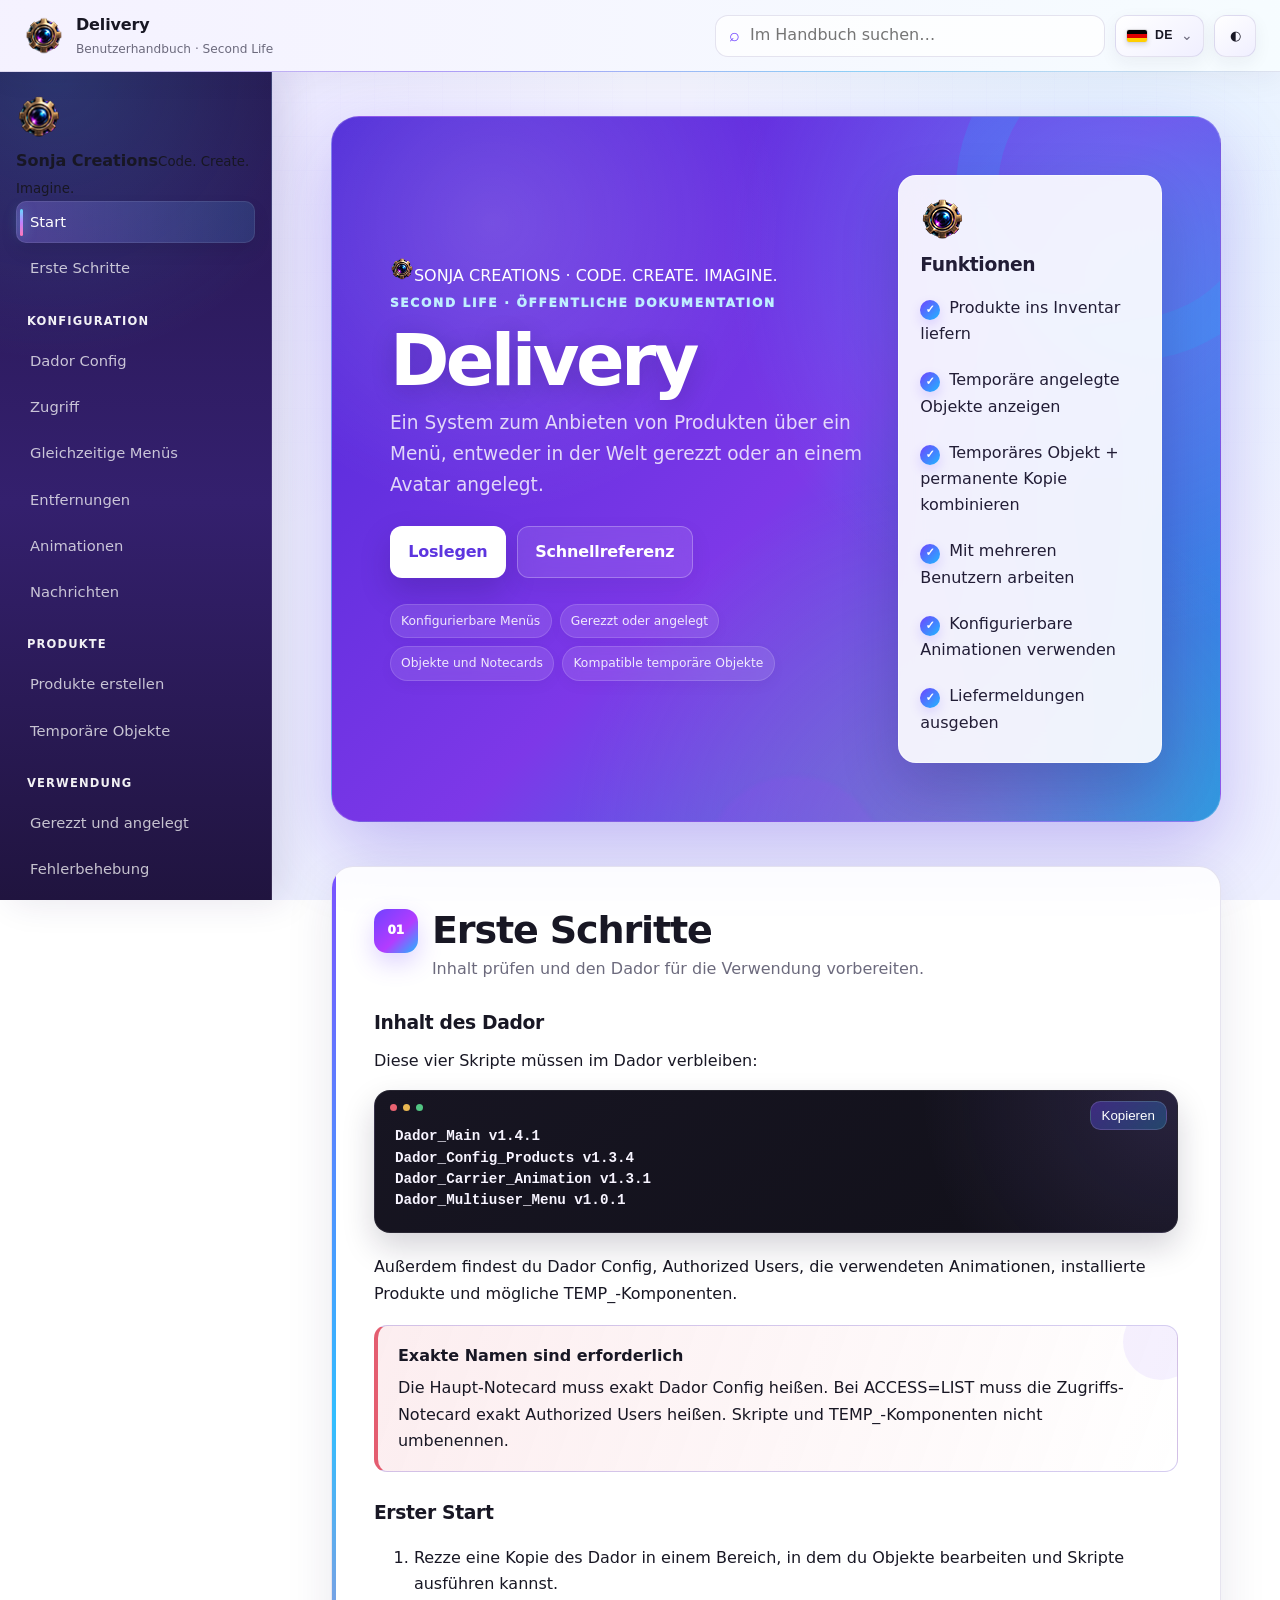
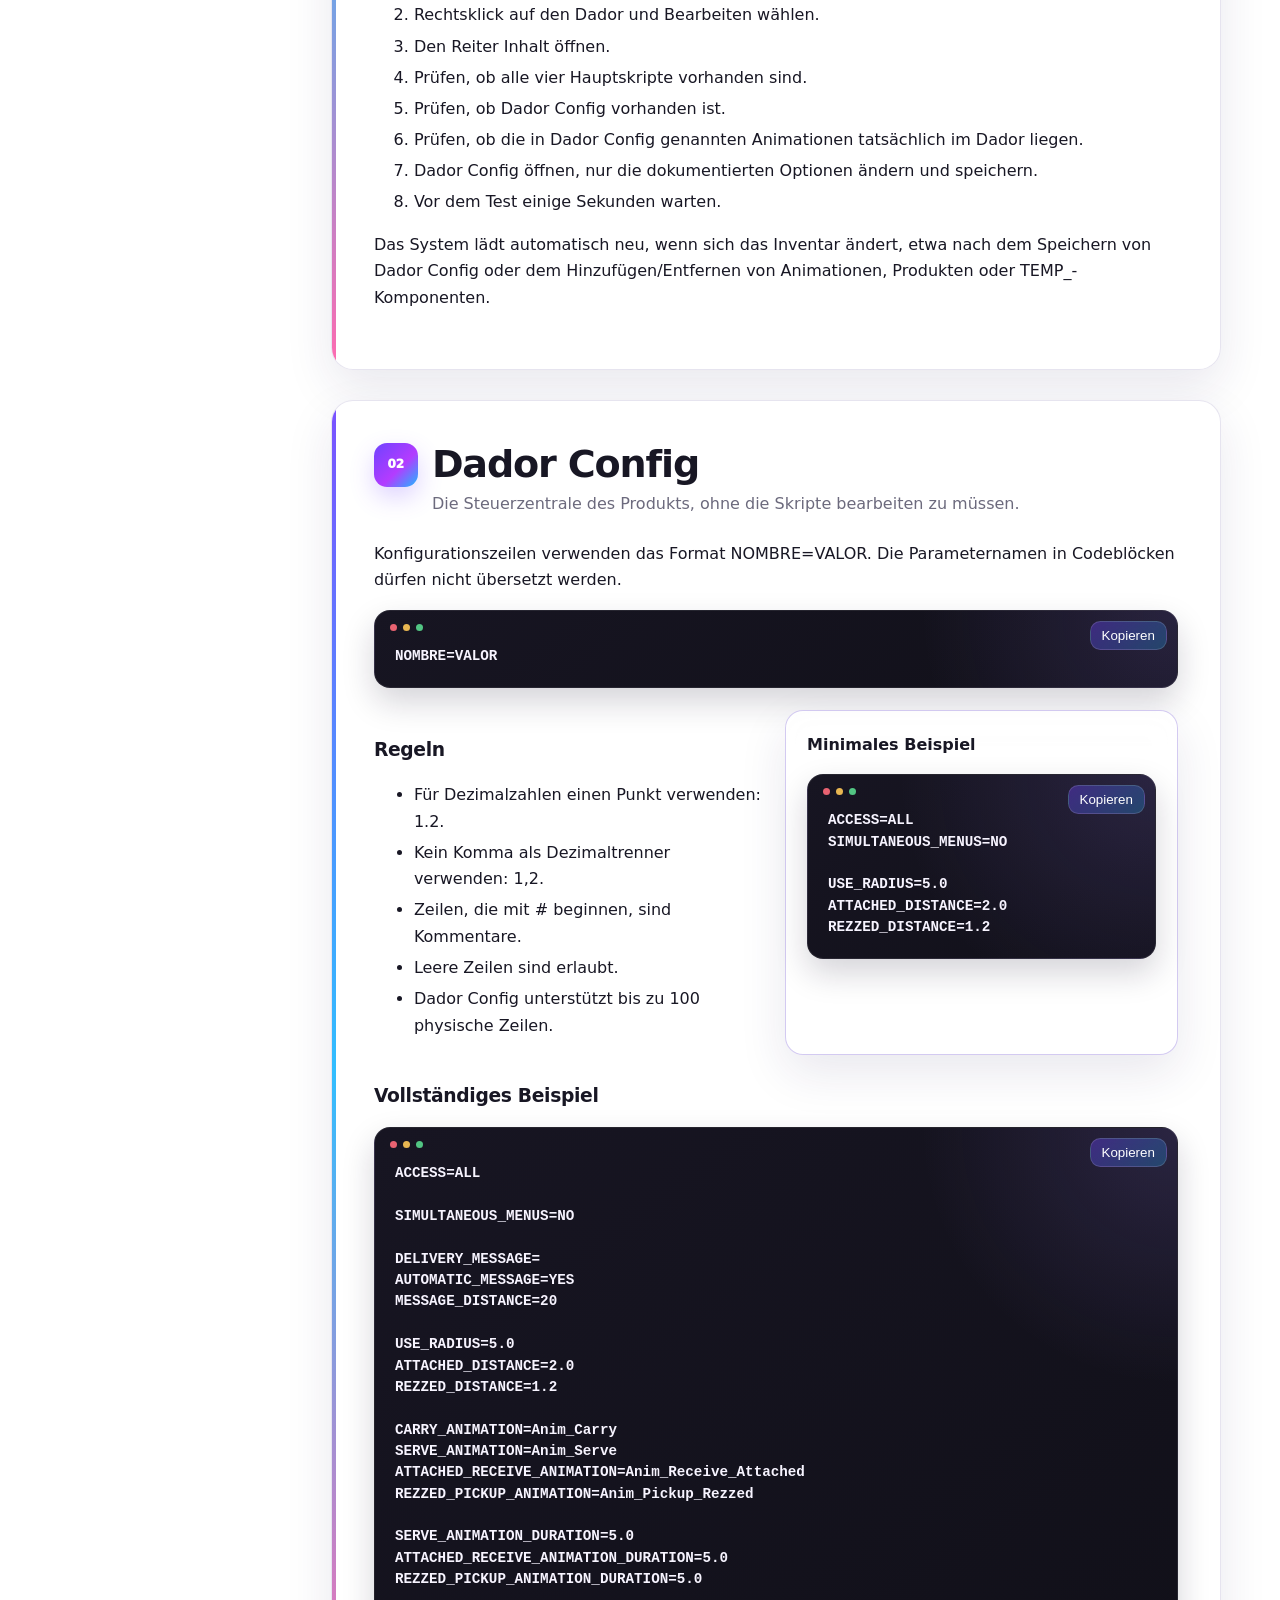
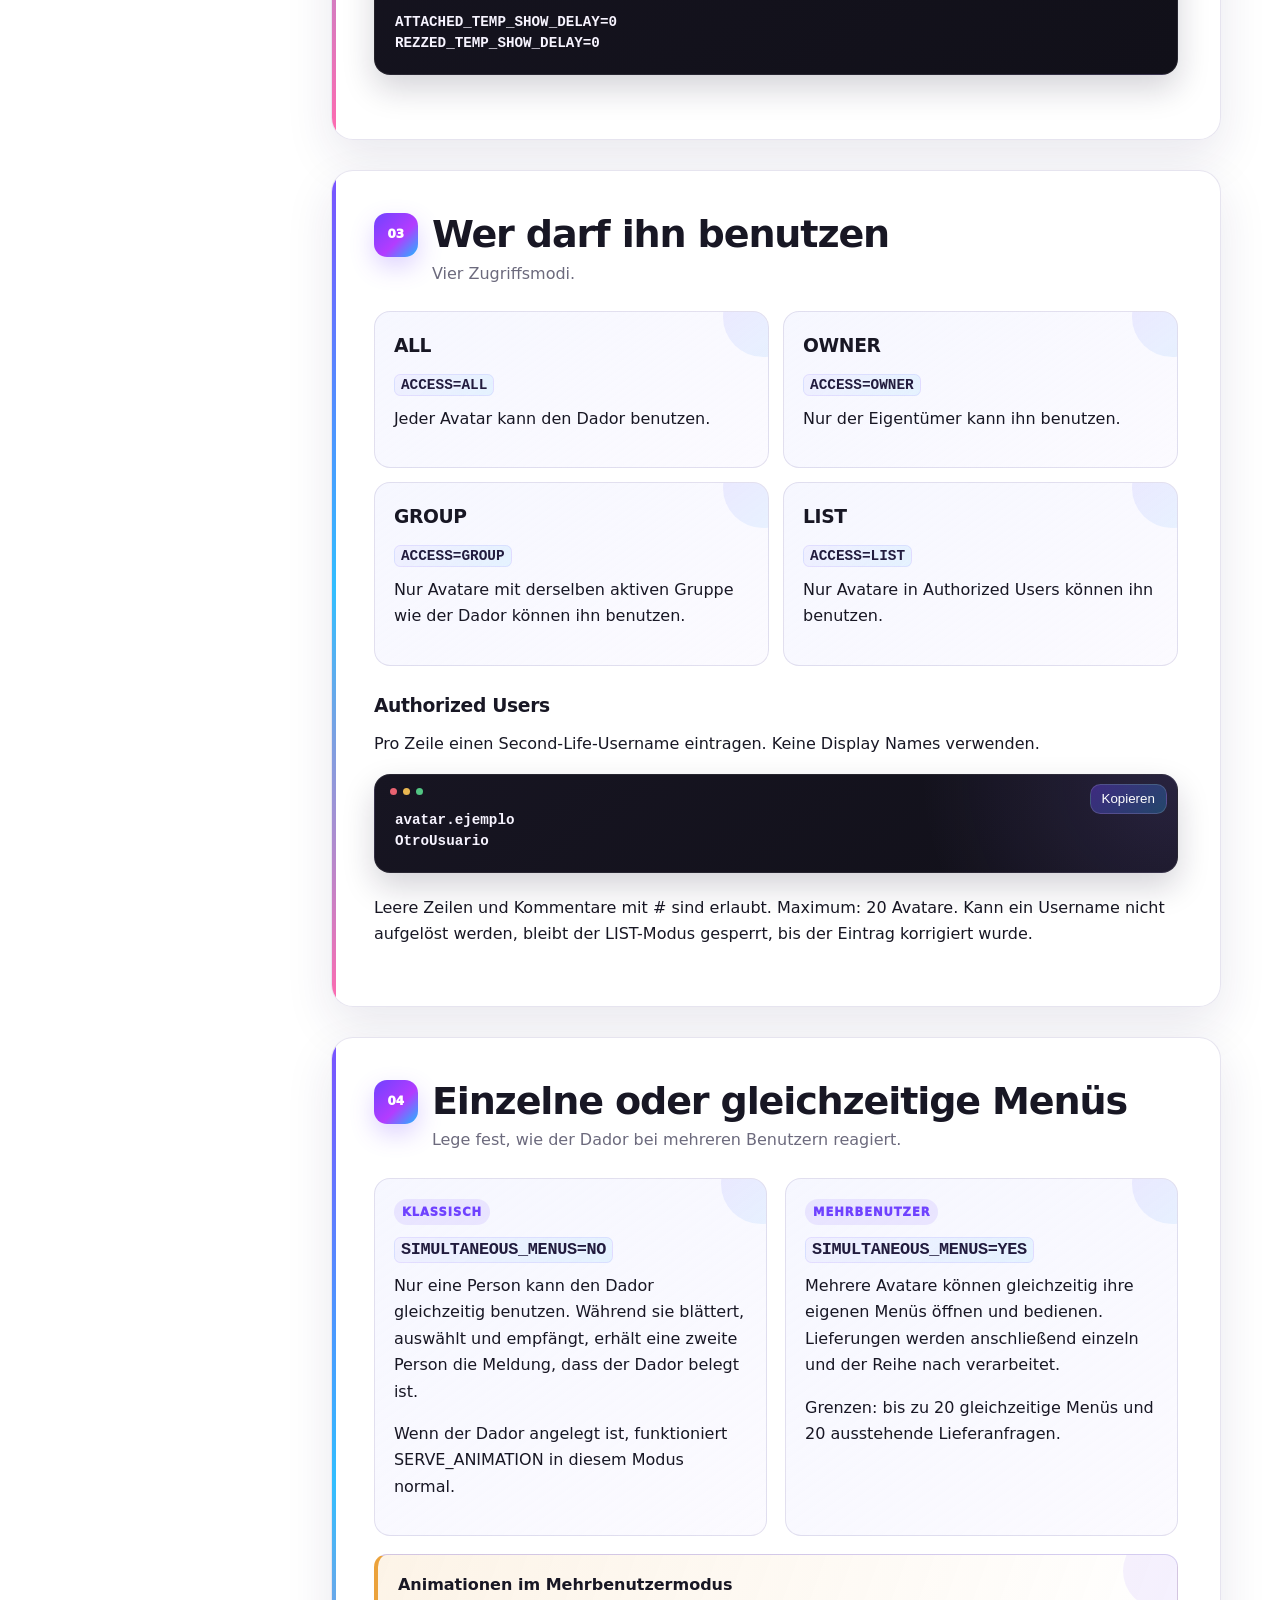
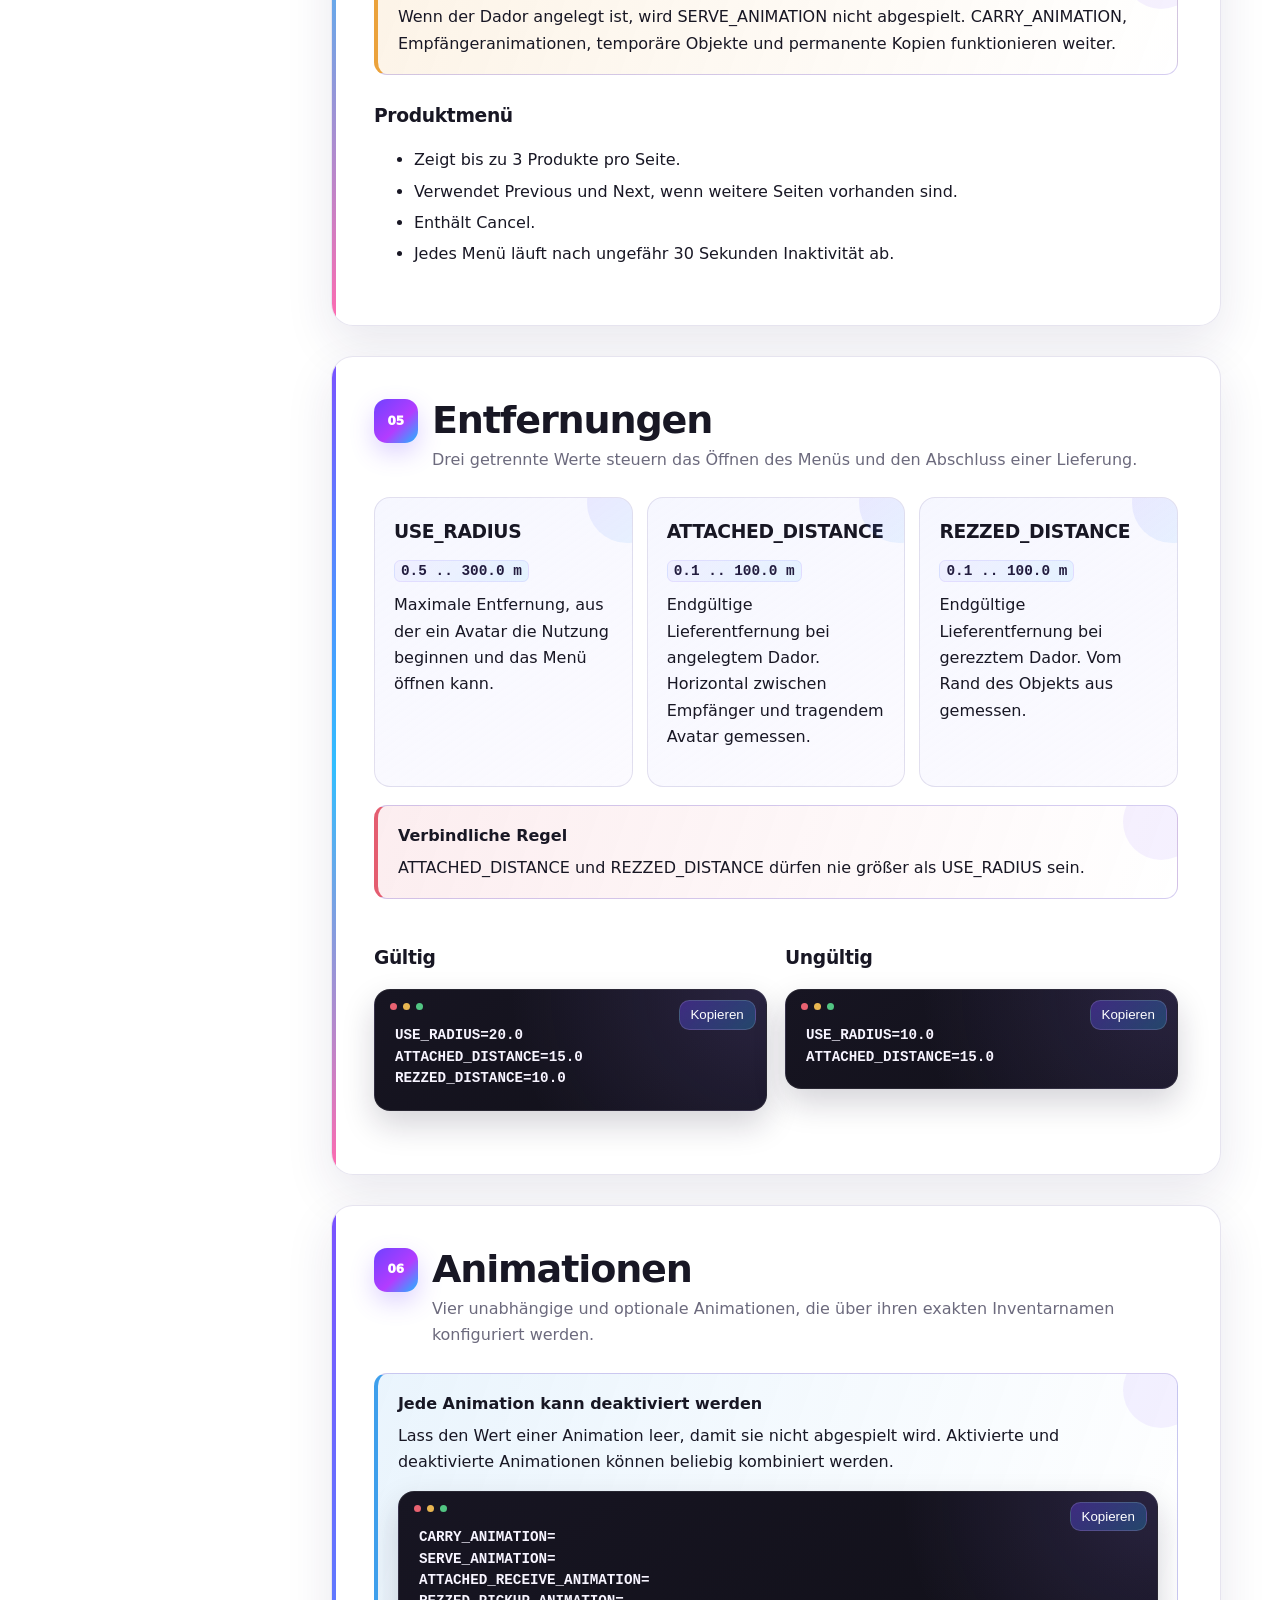
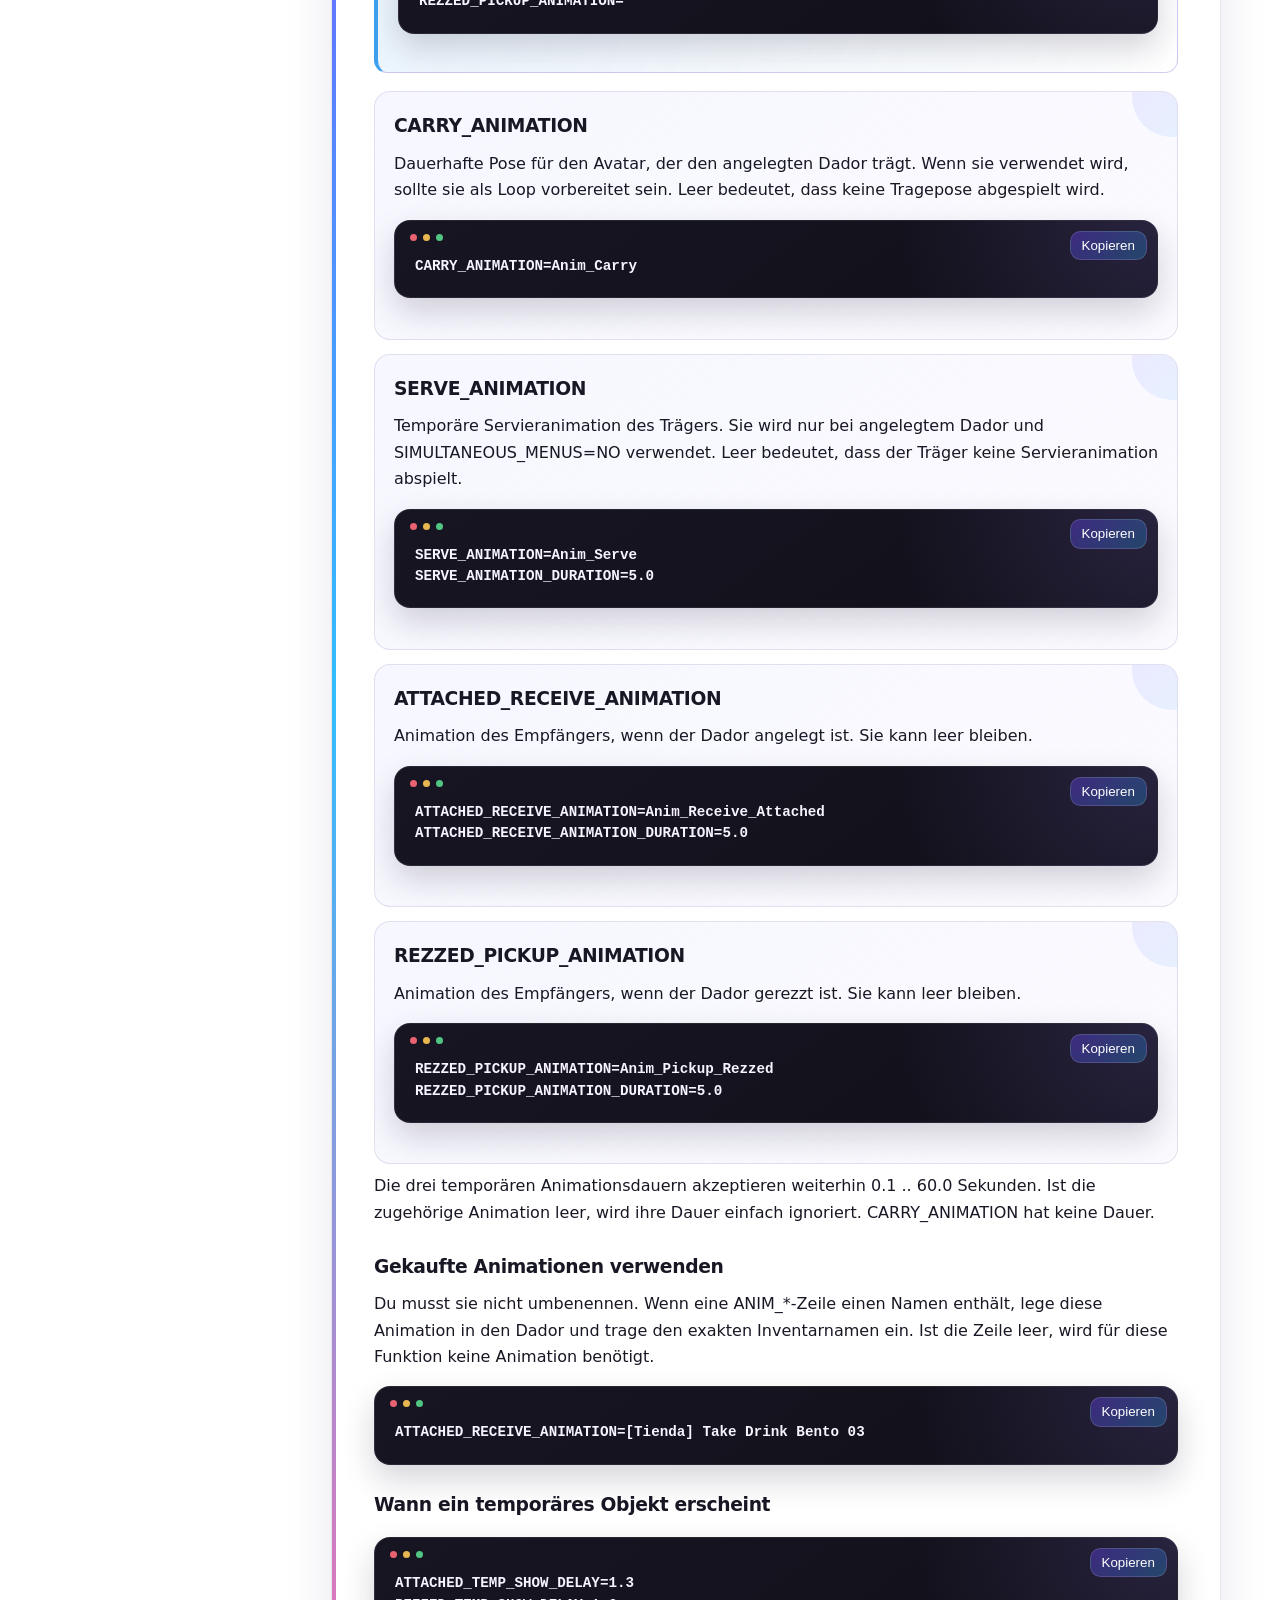
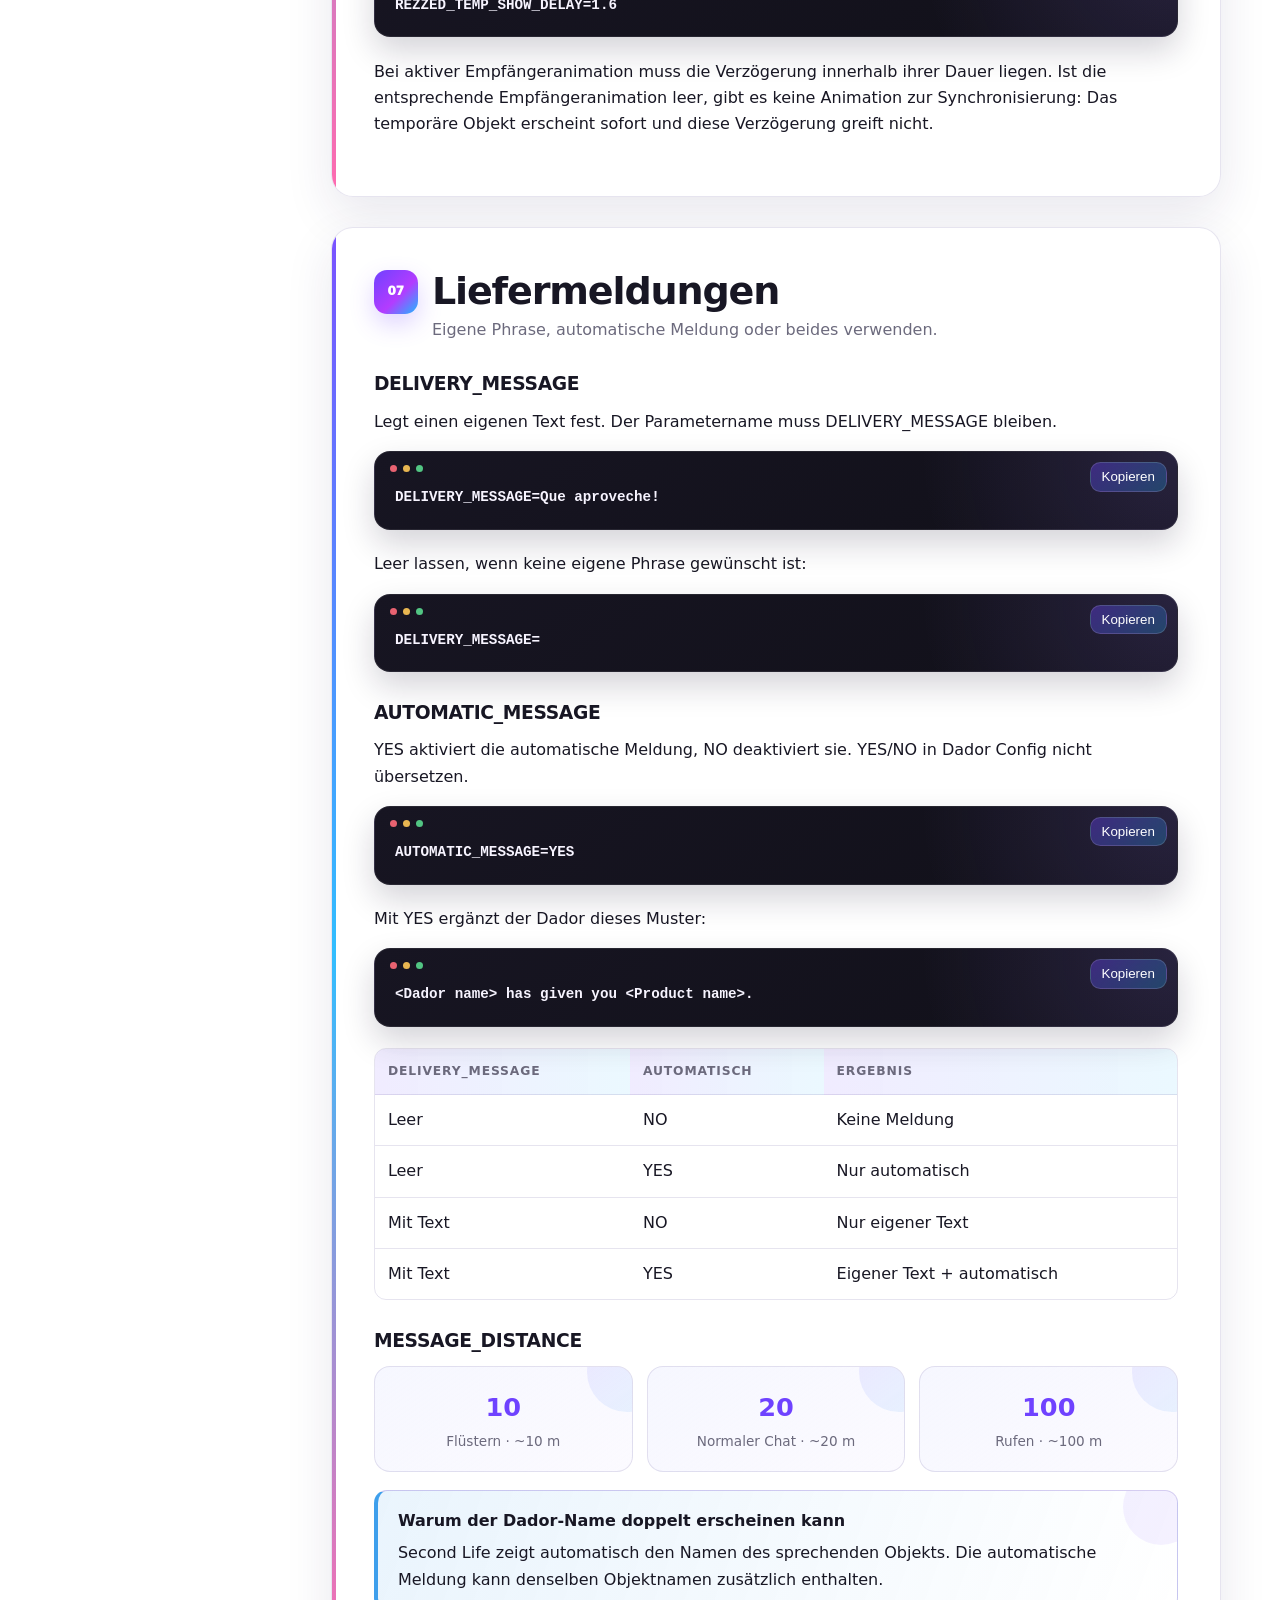
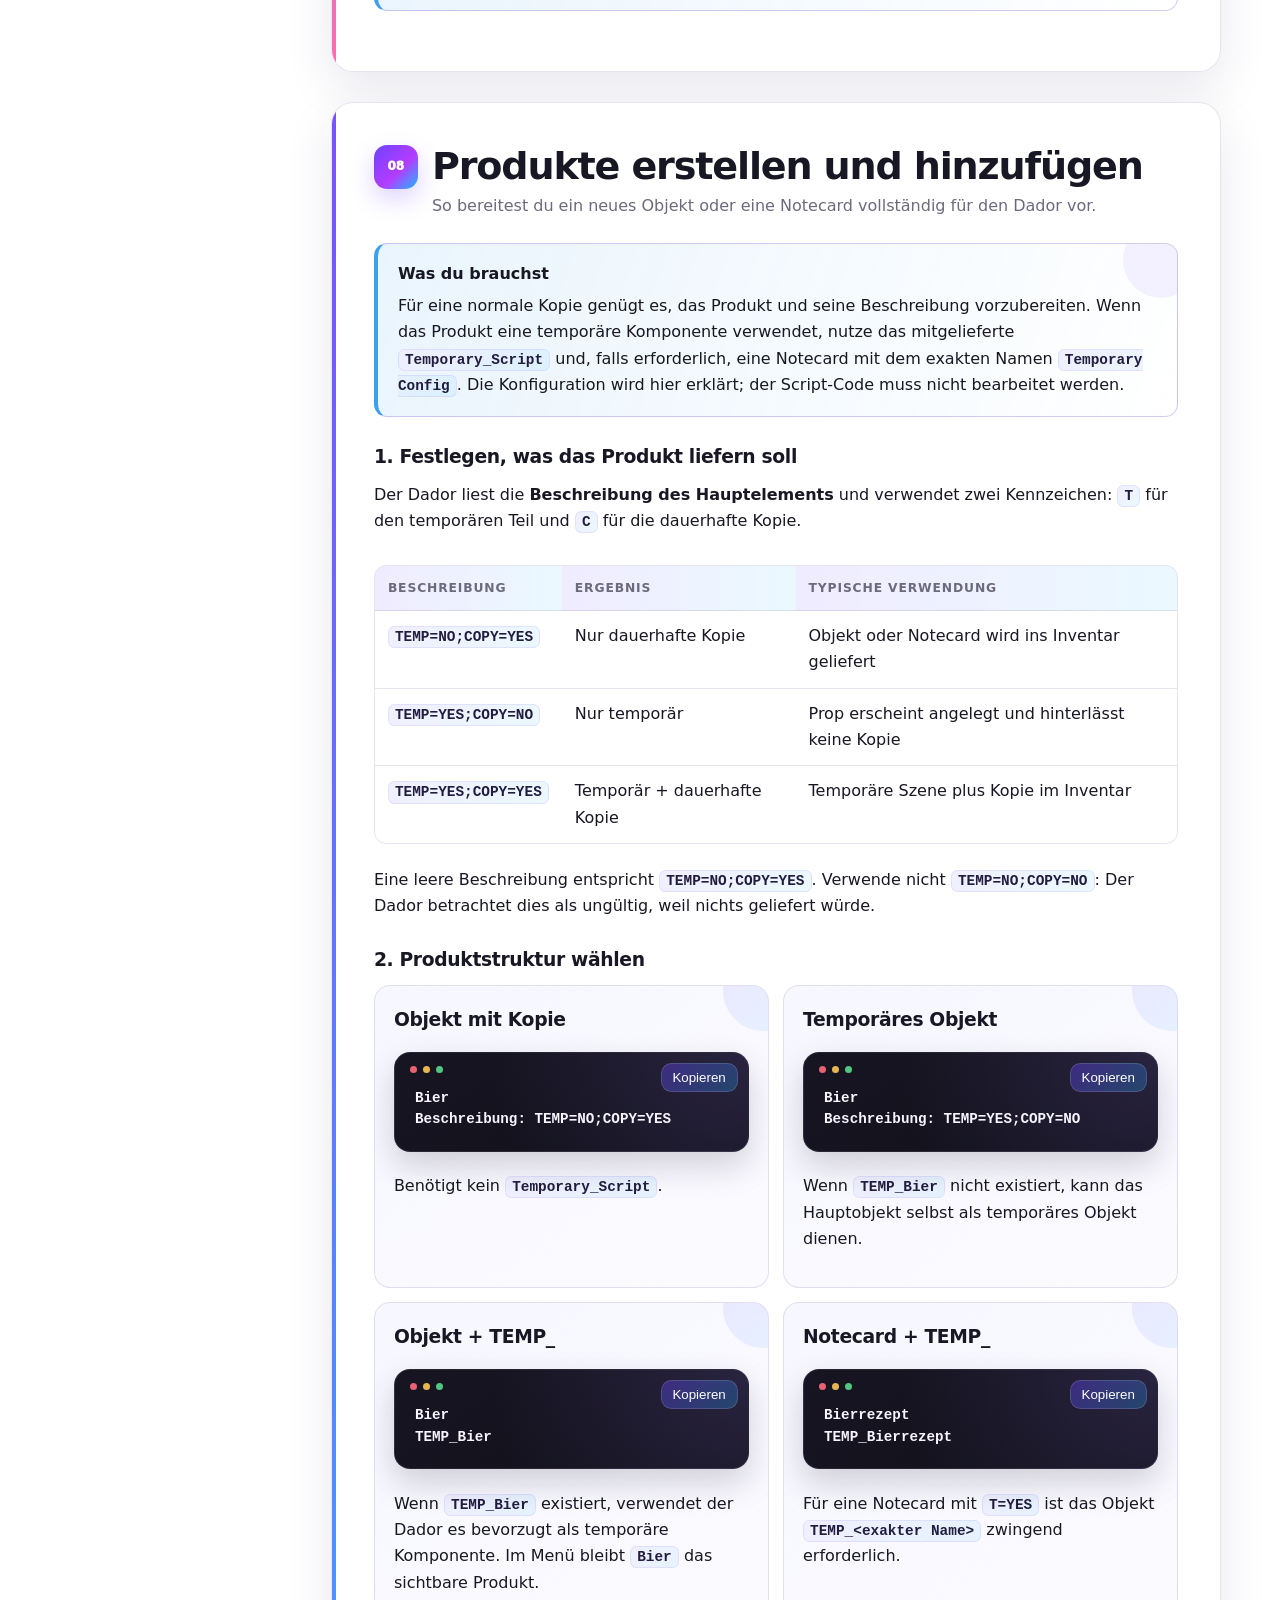
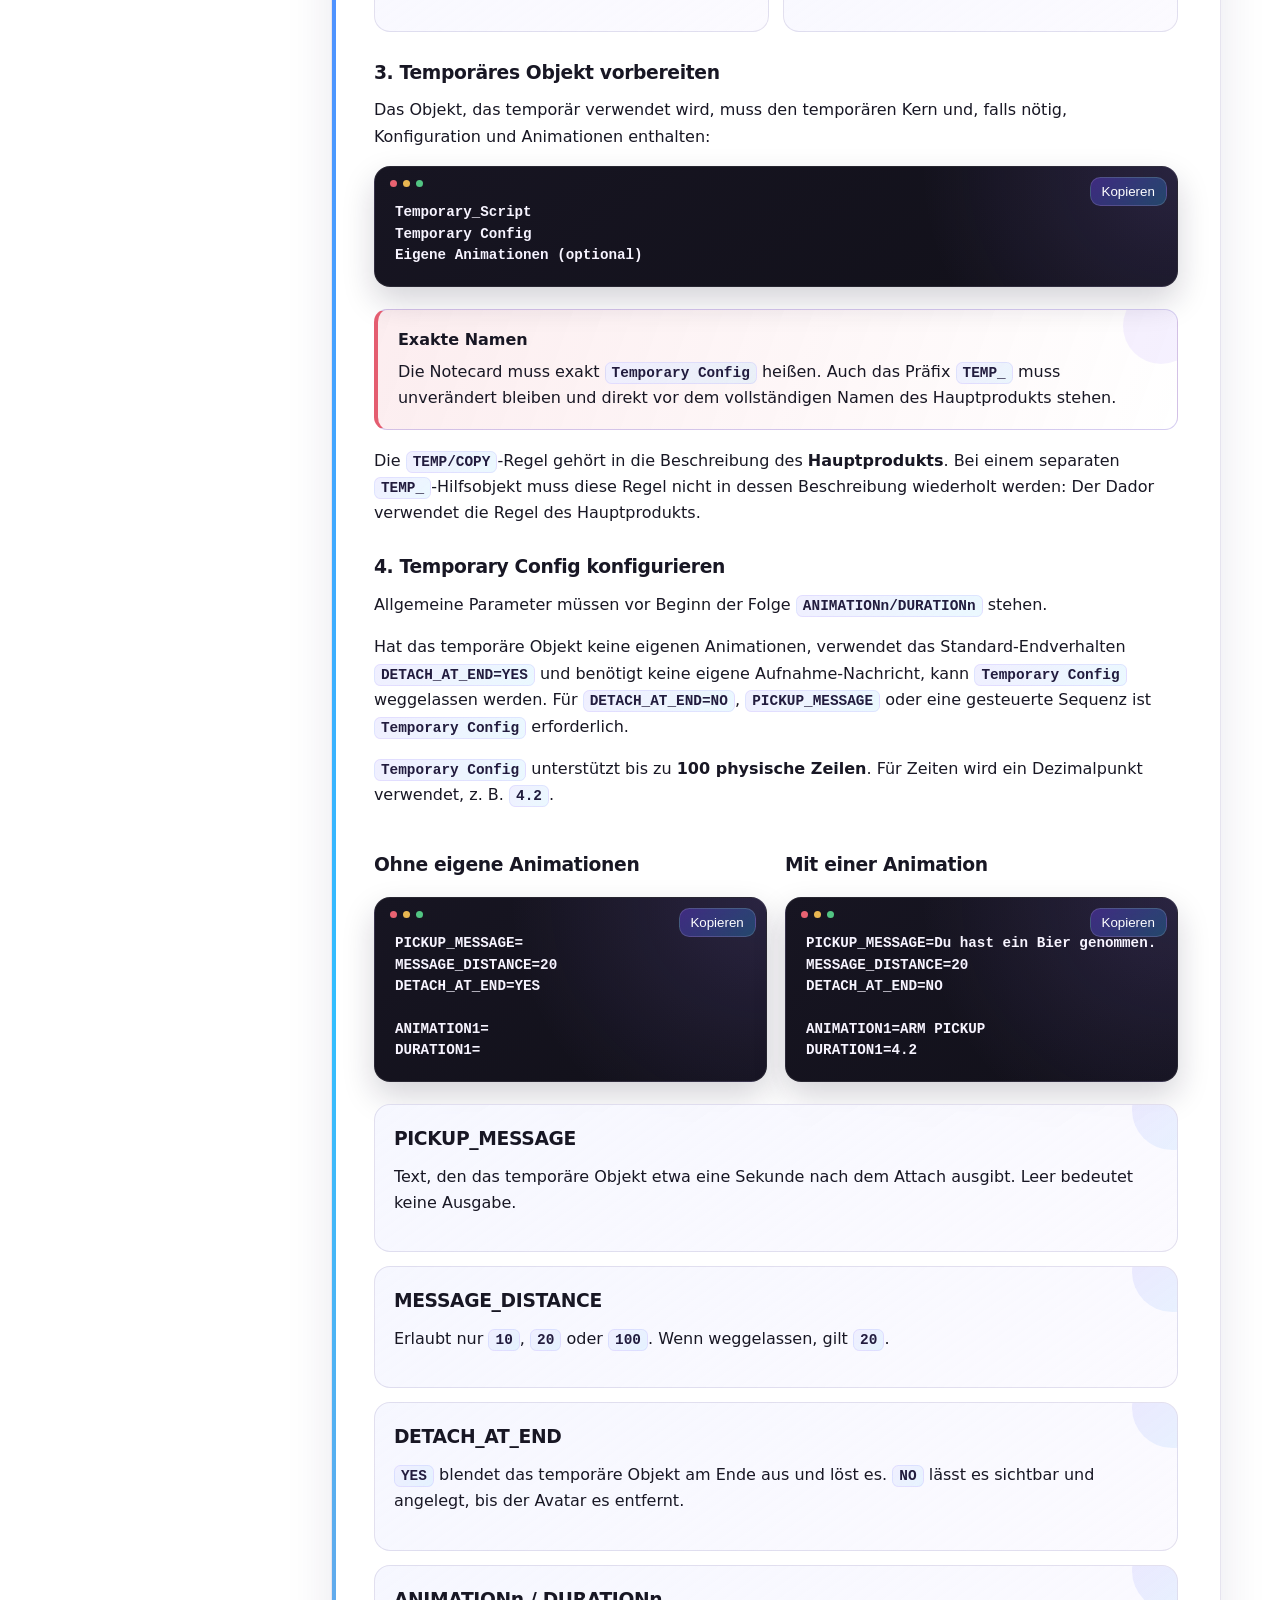
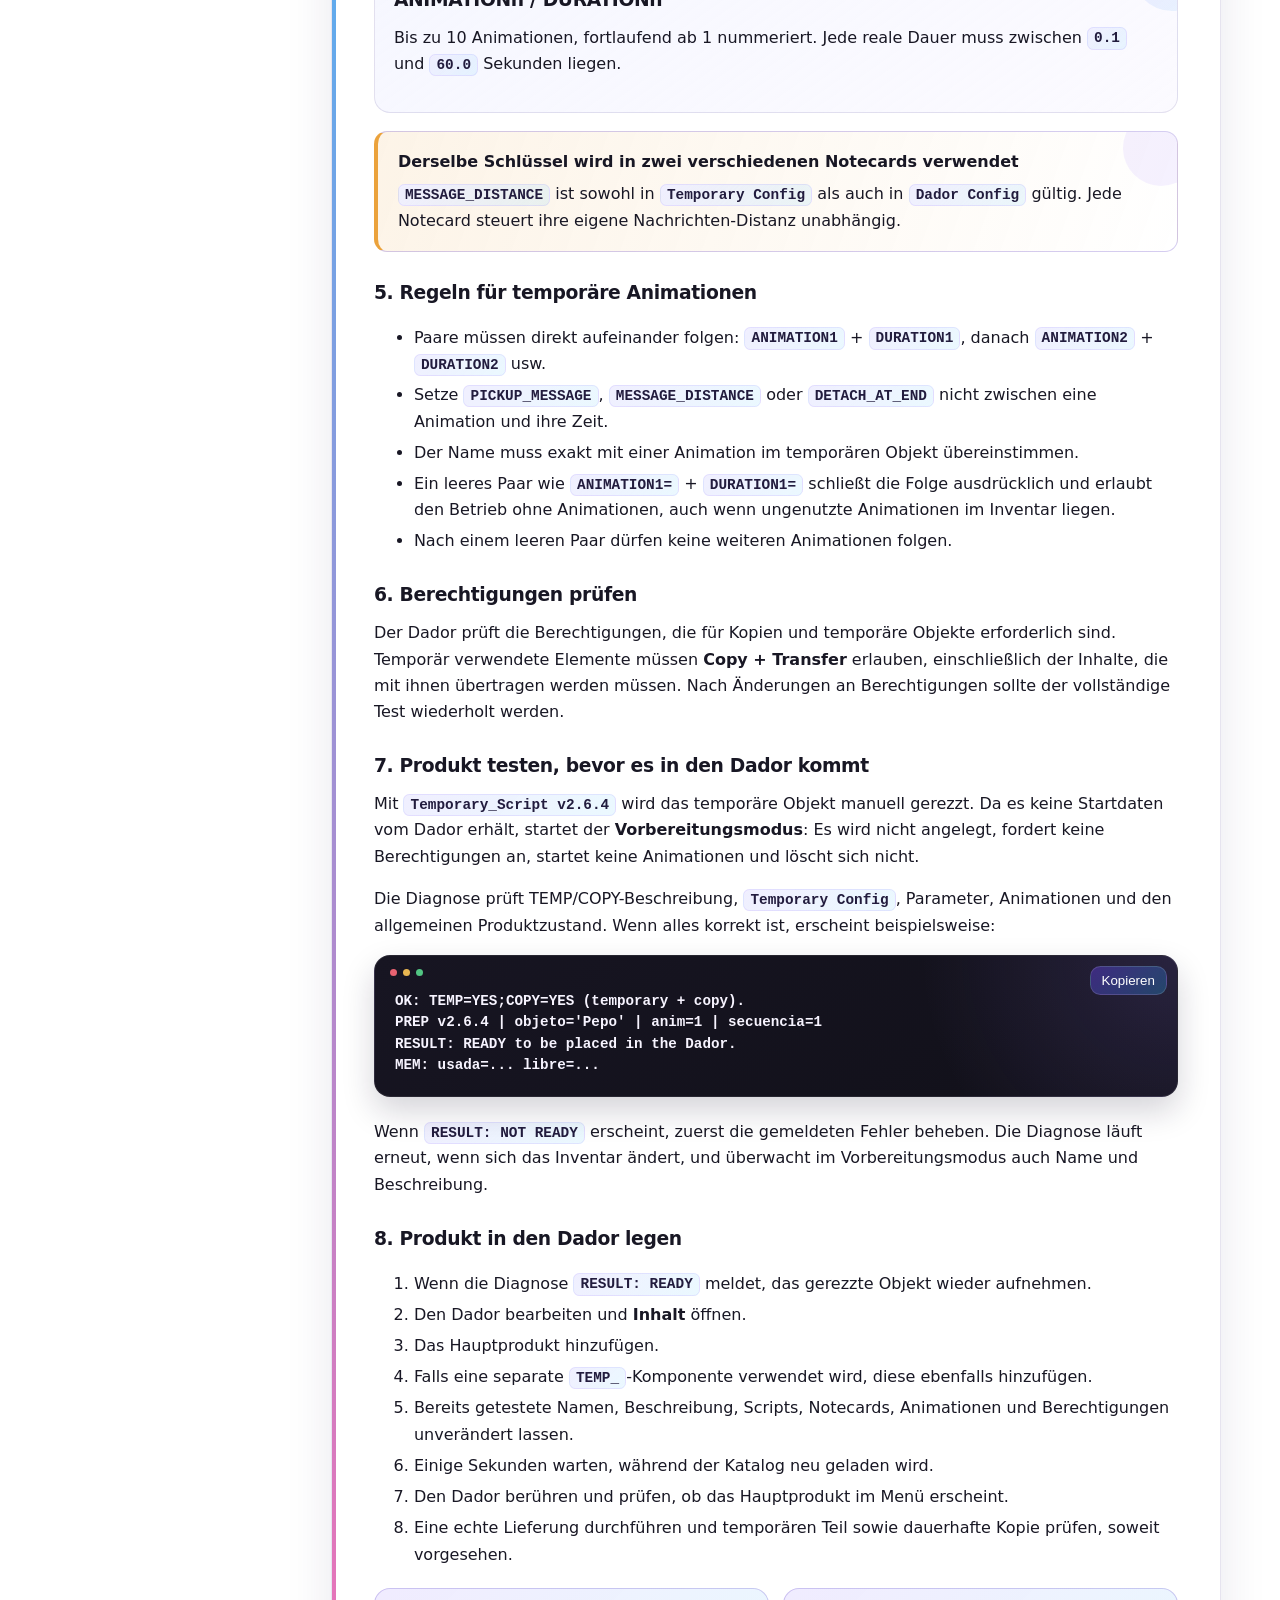
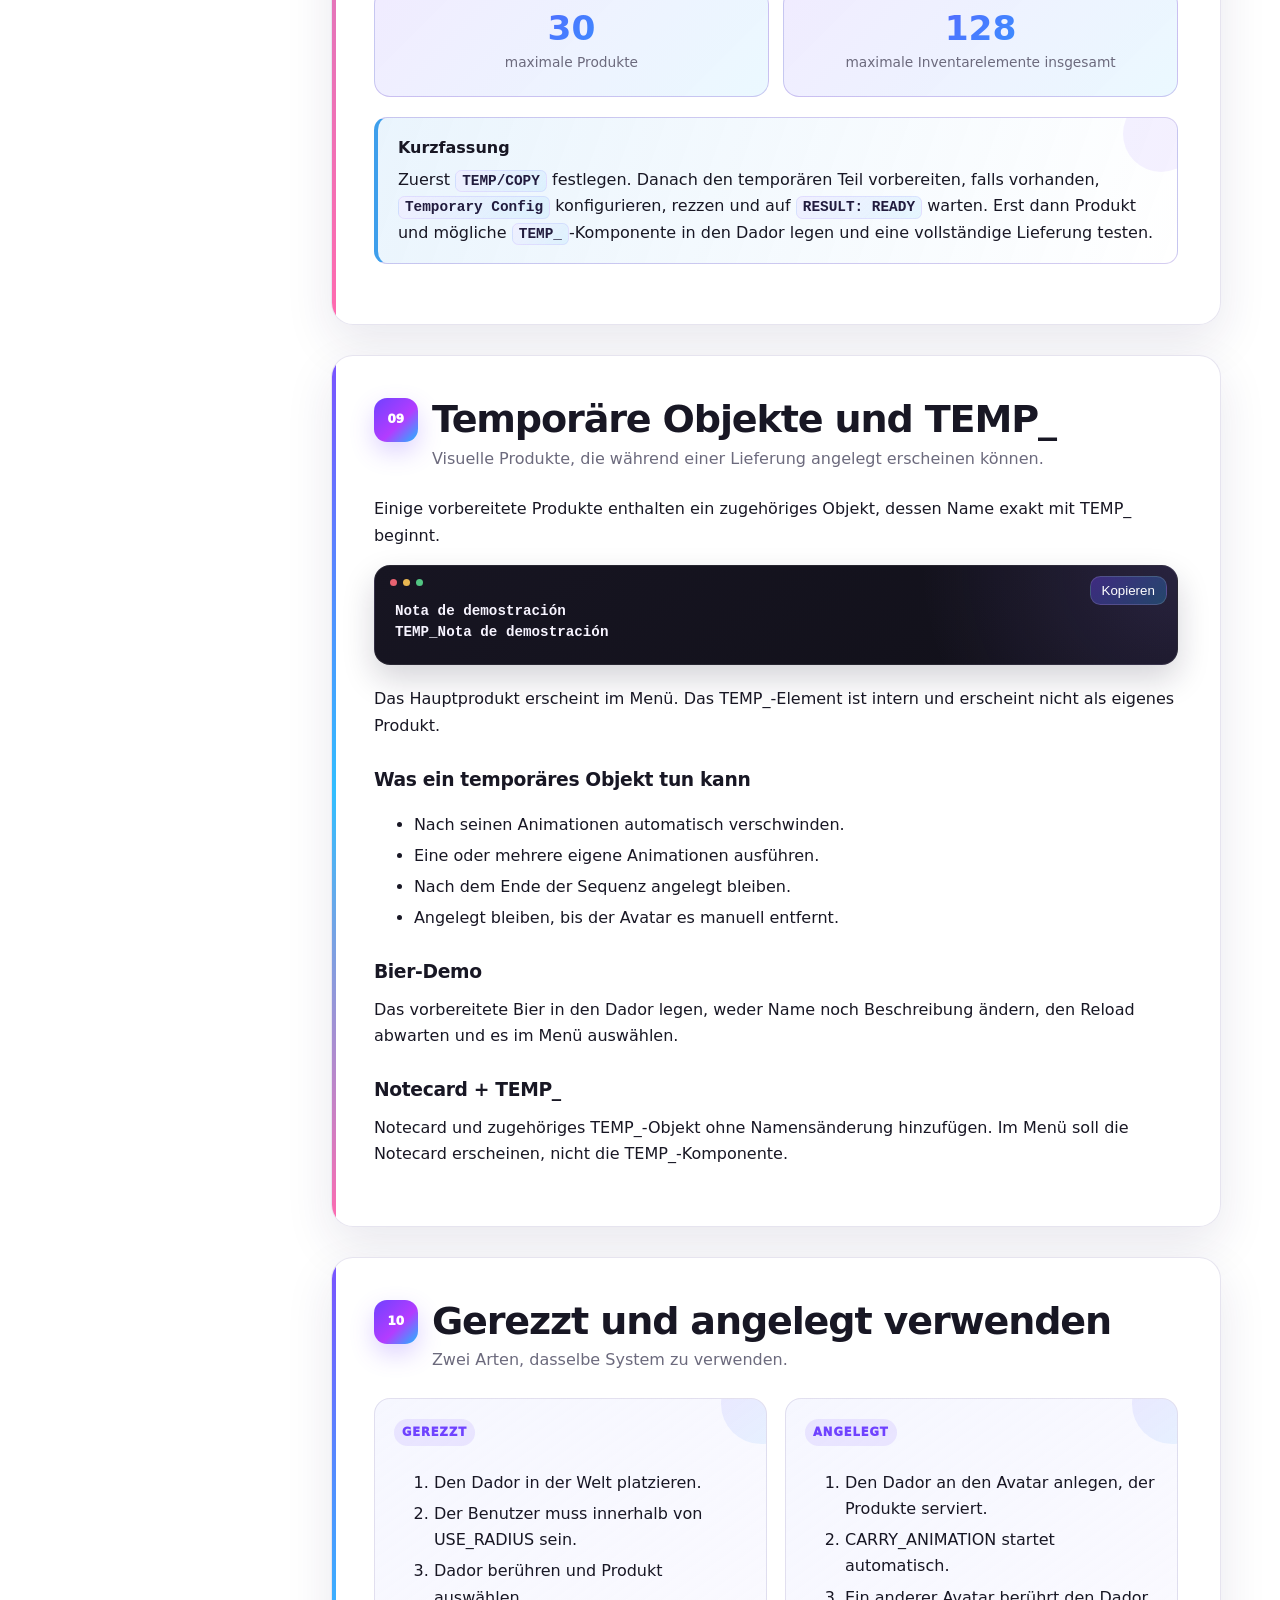
==== commit 1d1fee8a: "Aplica branding de Sonja Creations al manual Delivery" ====
--- a/docs/de.html
+++ b/docs/de.html
@@ -4,15 +4,17 @@
   <meta charset="utf-8">
   <meta name="viewport" content="width=device-width,initial-scale=1">
   <meta name="description" content="Benutzerhandbuch für Delivery in Second Life.">
-  <meta name="theme-color" content="#6d4aff">
-  <title>Delivery · Benutzerhandbuch</title>
-  <link rel="stylesheet" href="./styles.css?v=delivery-20261008-1">
+  <meta name="theme-color" content="#18283D">
+  <title>Delivery · Benutzerhandbuch · Sonja Creations</title>
+  <link rel="icon" type="image/png" href="./assets/brand/icono2.png">
+  <link rel="apple-touch-icon" href="./assets/brand/icono2.png">
+  <link rel="stylesheet" href="./styles.css?v=sonja-creations-20261009-1">
 </head>
 <body>
 <header class="topbar">
   <button class="icon-button mobile-only" id="menuButton" aria-label="Menü öffnen">☰</button>
   <a class="brand" href="#inicio" aria-label="Delivery">
-    <span class="brand-mark">D</span>
+    <img class="brand-icon" src="./assets/brand/icono2.png" alt="" width="40" height="40">
     <span><strong>Delivery</strong><small>Benutzerhandbuch · Second Life</small></span>
   </a>
   <div class="top-actions">
@@ -38,6 +40,10 @@
 
 <div class="layout">
 <aside class="sidebar" id="sidebar">
+  <div class="sidebar-brand">
+    <img src="./assets/brand/icono2.png" alt="" width="46" height="46">
+    <div><strong>Sonja Creations</strong><small>Code. Create. Imagine.</small></div>
+  </div>
   <nav>
     <a href="#inicio">Start</a>
     <a href="#primeros-pasos">Erste Schritte</a>
@@ -60,8 +66,9 @@
 </aside>
 
 <main class="content" id="content">
-<section id="inicio" class="hero searchable">
+<section id="inicio" class="hero hero-sonja searchable">
   <div class="hero-copy">
+    <div class="sonja-kicker"><img src="./assets/brand/icono2.png" alt="" width="24" height="24"><span>SONJA CREATIONS · CODE. CREATE. IMAGINE.</span></div>
     <span class="eyebrow">Second Life · öffentliche Dokumentation</span>
     <h1>Delivery</h1>
     <p class="lead">Ein System zum Anbieten von Produkten über ein Menü, entweder in der Welt gerezzt oder an einem Avatar angelegt.</p>
@@ -69,6 +76,7 @@
     <div class="badges"><span>Konfigurierbare Menüs</span><span>Gerezzt oder angelegt</span><span>Objekte und Notecards</span><span>Kompatible temporäre Objekte</span></div>
   </div>
   <div class="hero-card">
+    <div class="hero-brand-icon"><img src="./assets/brand/icono2.png" alt="Sonja Creations"></div>
     <h3>Funktionen</h3>
     <ul class="check-list">
       <li>Produkte ins Inventar liefern</li><li>Temporäre angelegte Objekte anzeigen</li><li>Temporäres Objekt + permanente Kopie kombinieren</li><li>Mit mehreren Benutzern arbeiten</li><li>Konfigurierbare Animationen verwenden</li><li>Liefermeldungen ausgeben</li>
@@ -361,7 +369,7 @@
   </tbody></table></div>
 </section>
 
-<footer class="site-footer"><strong>Delivery</strong><span>Öffentliches Benutzerhandbuch · v2.2</span><span>Diese Website enthält Benutzerdokumentation, nicht den privaten Quellcode des Produkts.</span></footer>
+<footer class="site-footer sonja-footer"><strong>Delivery</strong><span>Öffentliches Benutzerhandbuch · v2.2</span><span>Diese Website enthält Benutzerdokumentation, nicht den privaten Quellcode des Produkts.</span></footer>
 </main>
 </div>
 <script src="./app.js?v=flags-20260929-1"></script>
--- a/docs/styles.css
+++ b/docs/styles.css
@@ -221,22 +221,6 @@
   box-shadow:0 5px 12px rgba(111,66,255,.18)
 }
 
-.promo-showcase{
-  margin:-12px 0 34px;
-  padding:0;
-  overflow:hidden;
-  border:1px solid color-mix(in srgb,var(--accent) 22%,var(--border));
-  border-radius:24px;
-  background:var(--panel);
-  box-shadow:var(--shadow);
-}
-.promo-showcase img{
-  display:block;
-  width:100%;
-  height:auto;
-  aspect-ratio:1400/760;
-  object-fit:cover;
-}
 
 .doc-section{
   position:relative;overflow:hidden;min-width:0;margin:0 0 30px;padding:clamp(24px,4vw,42px);
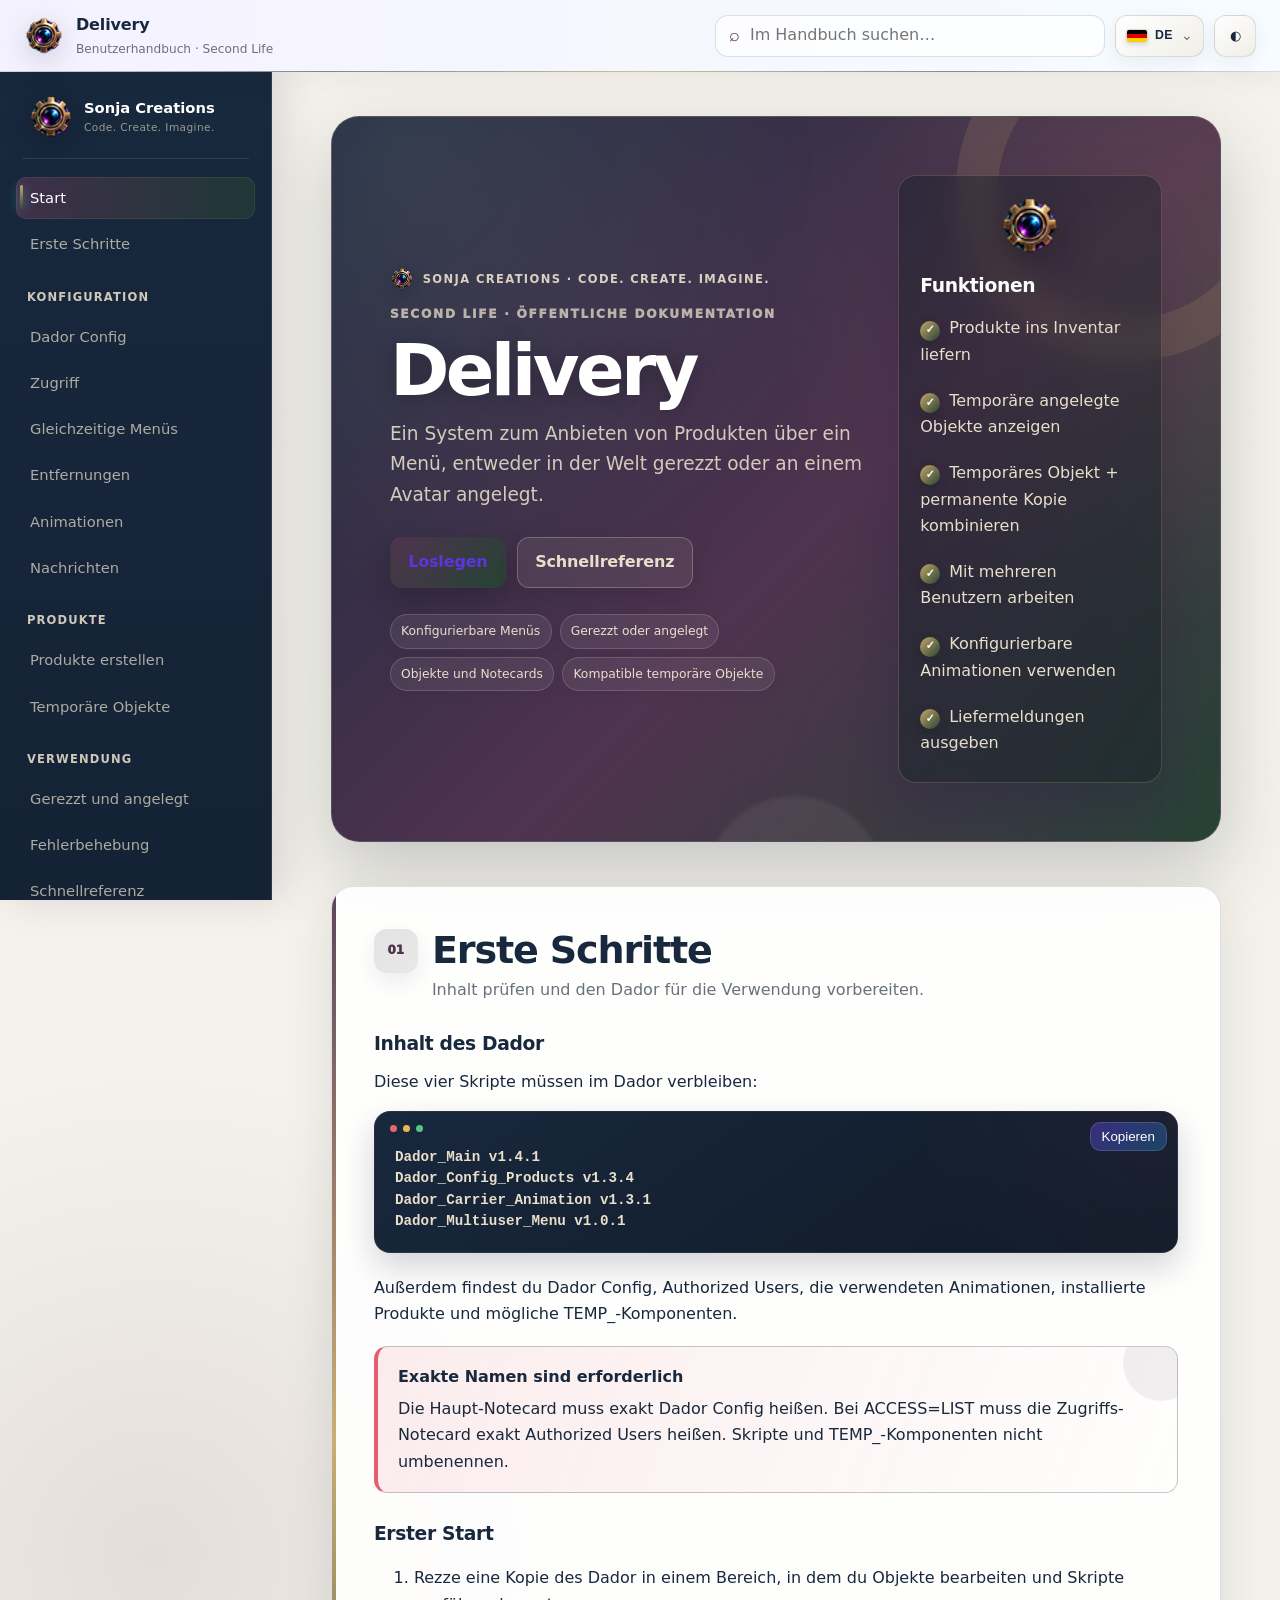
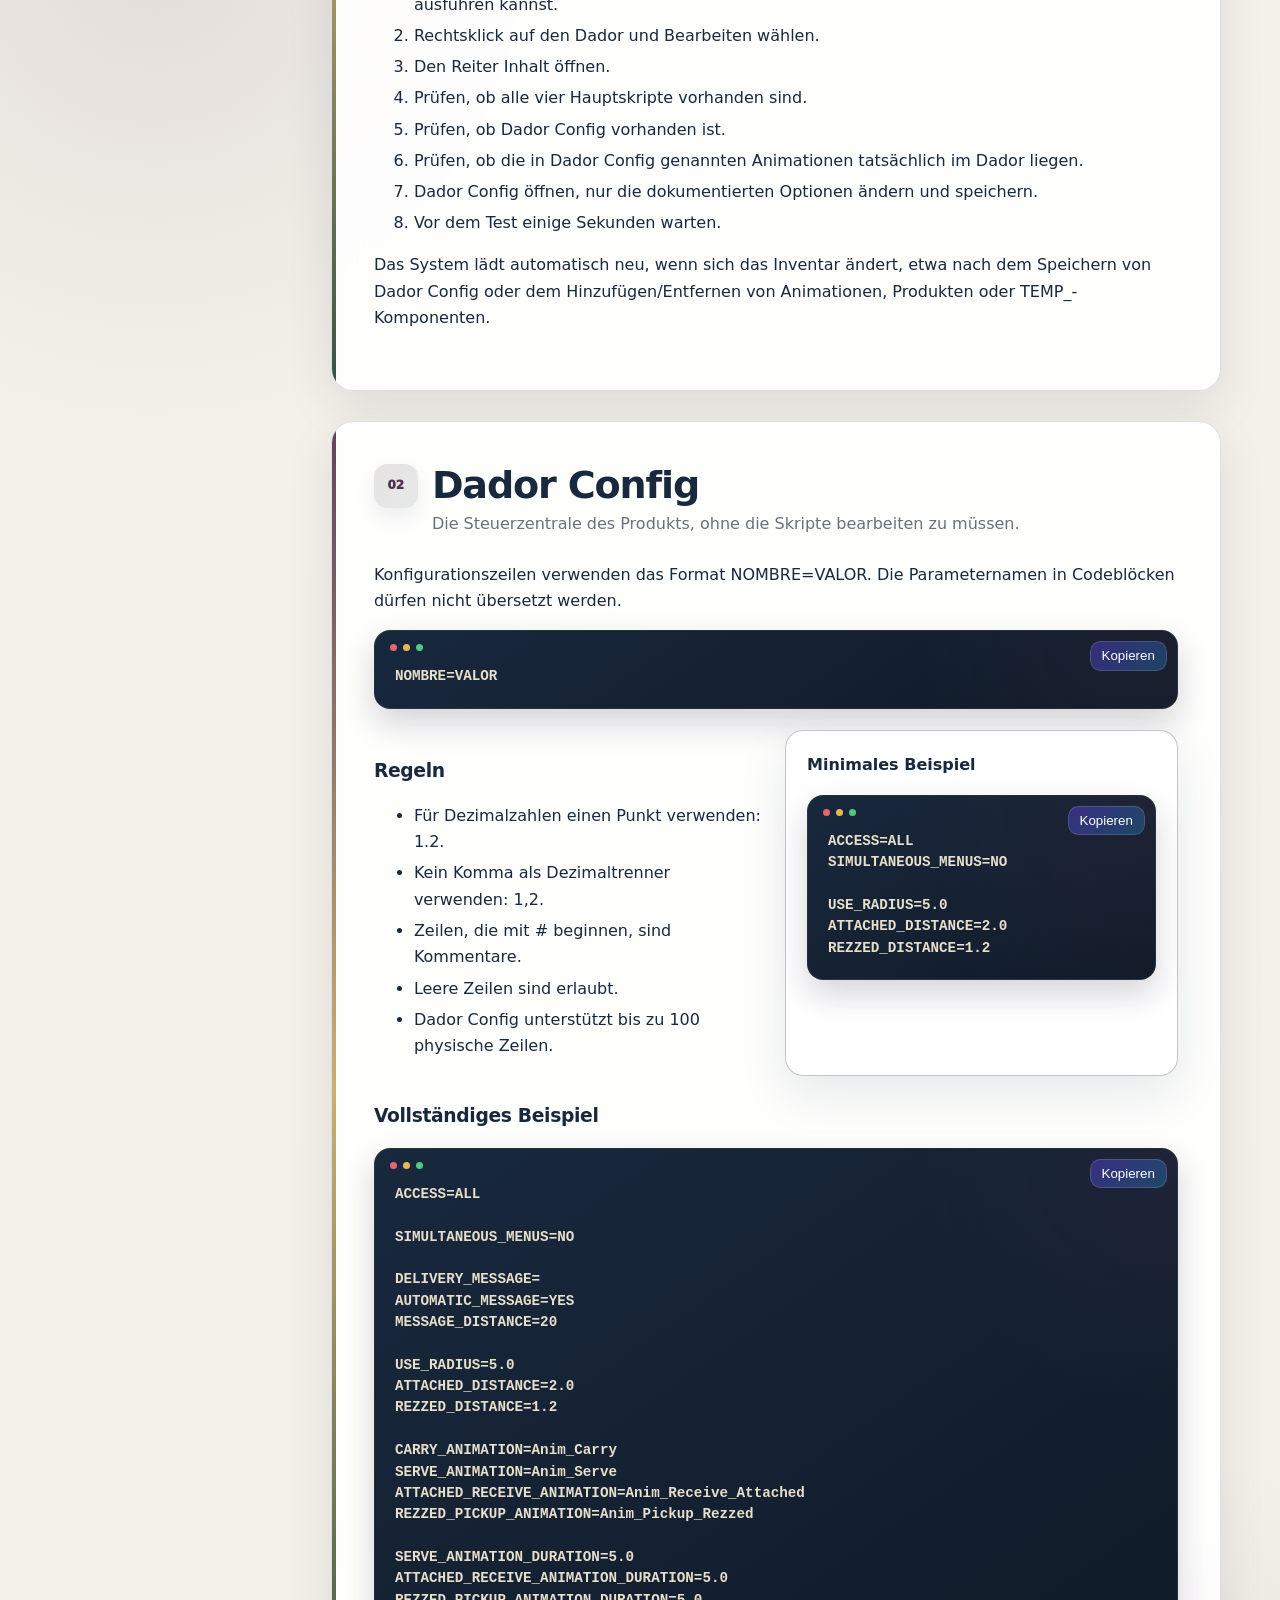
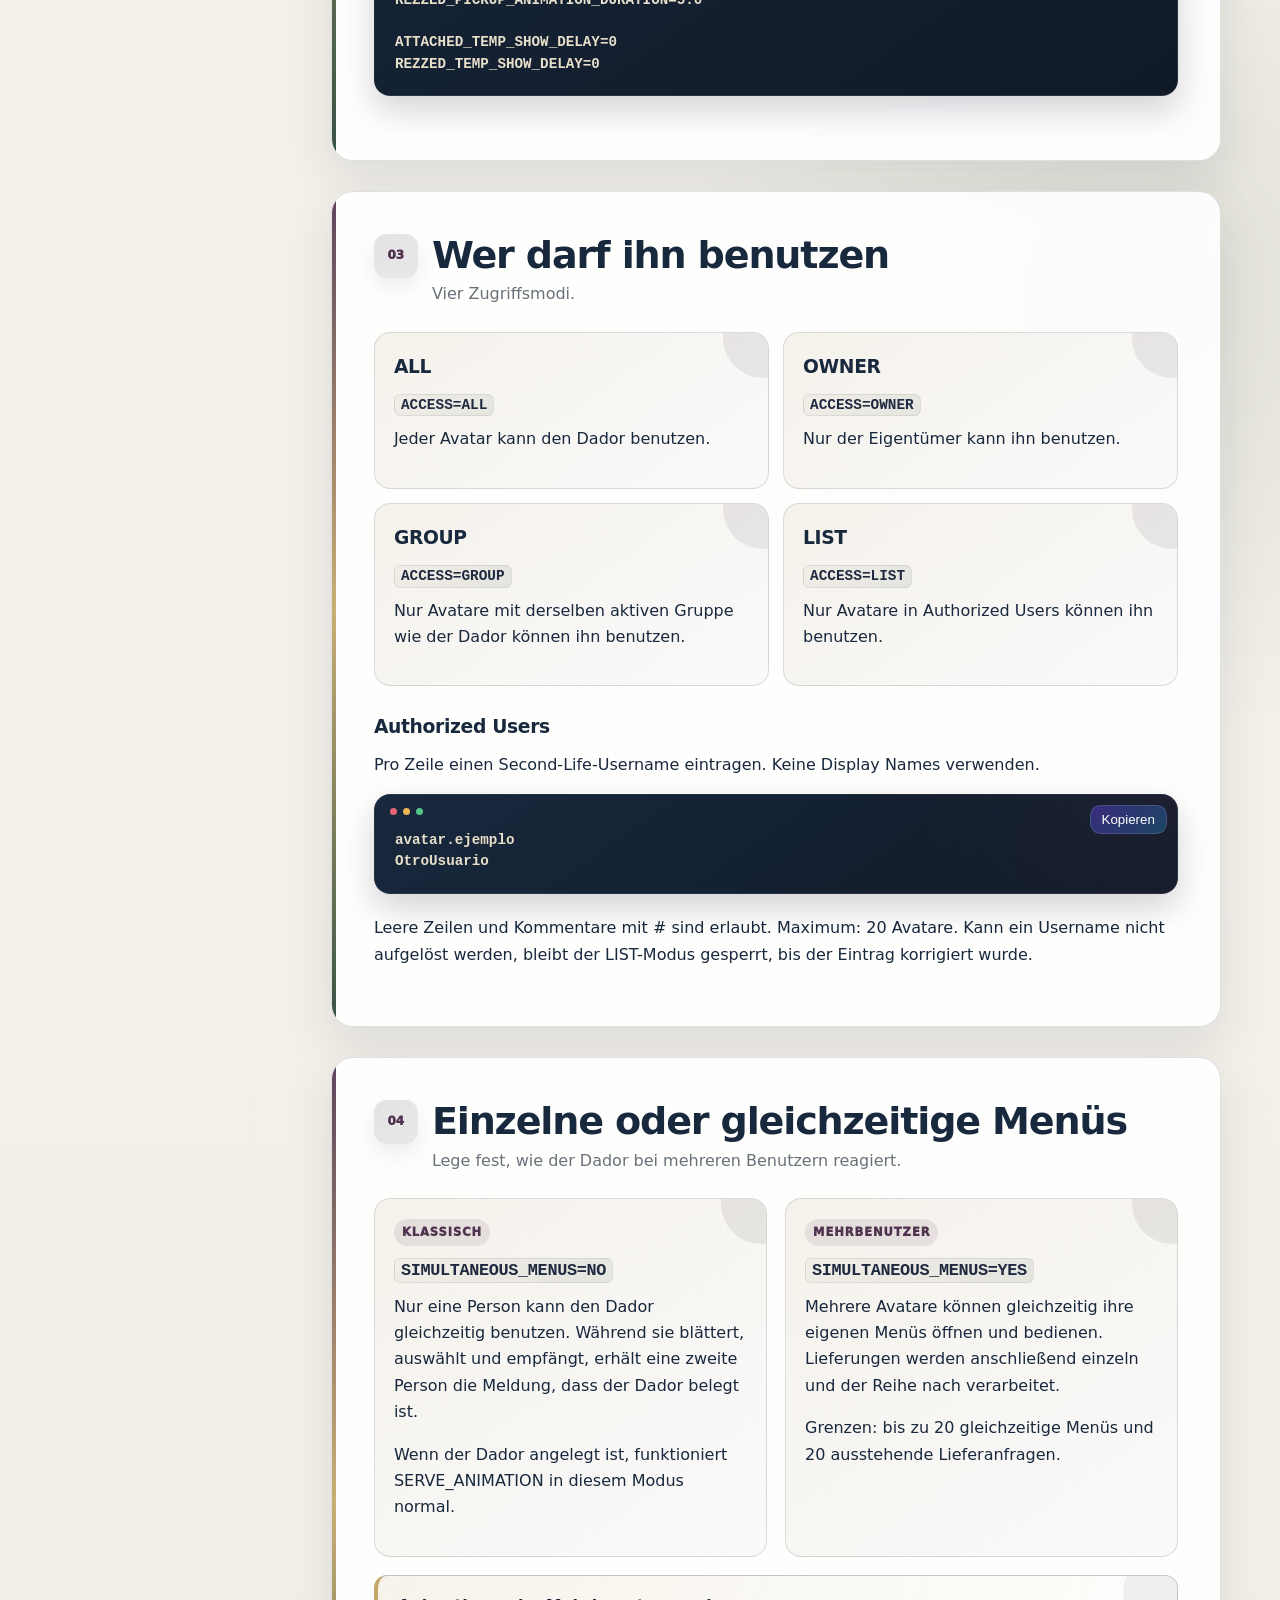
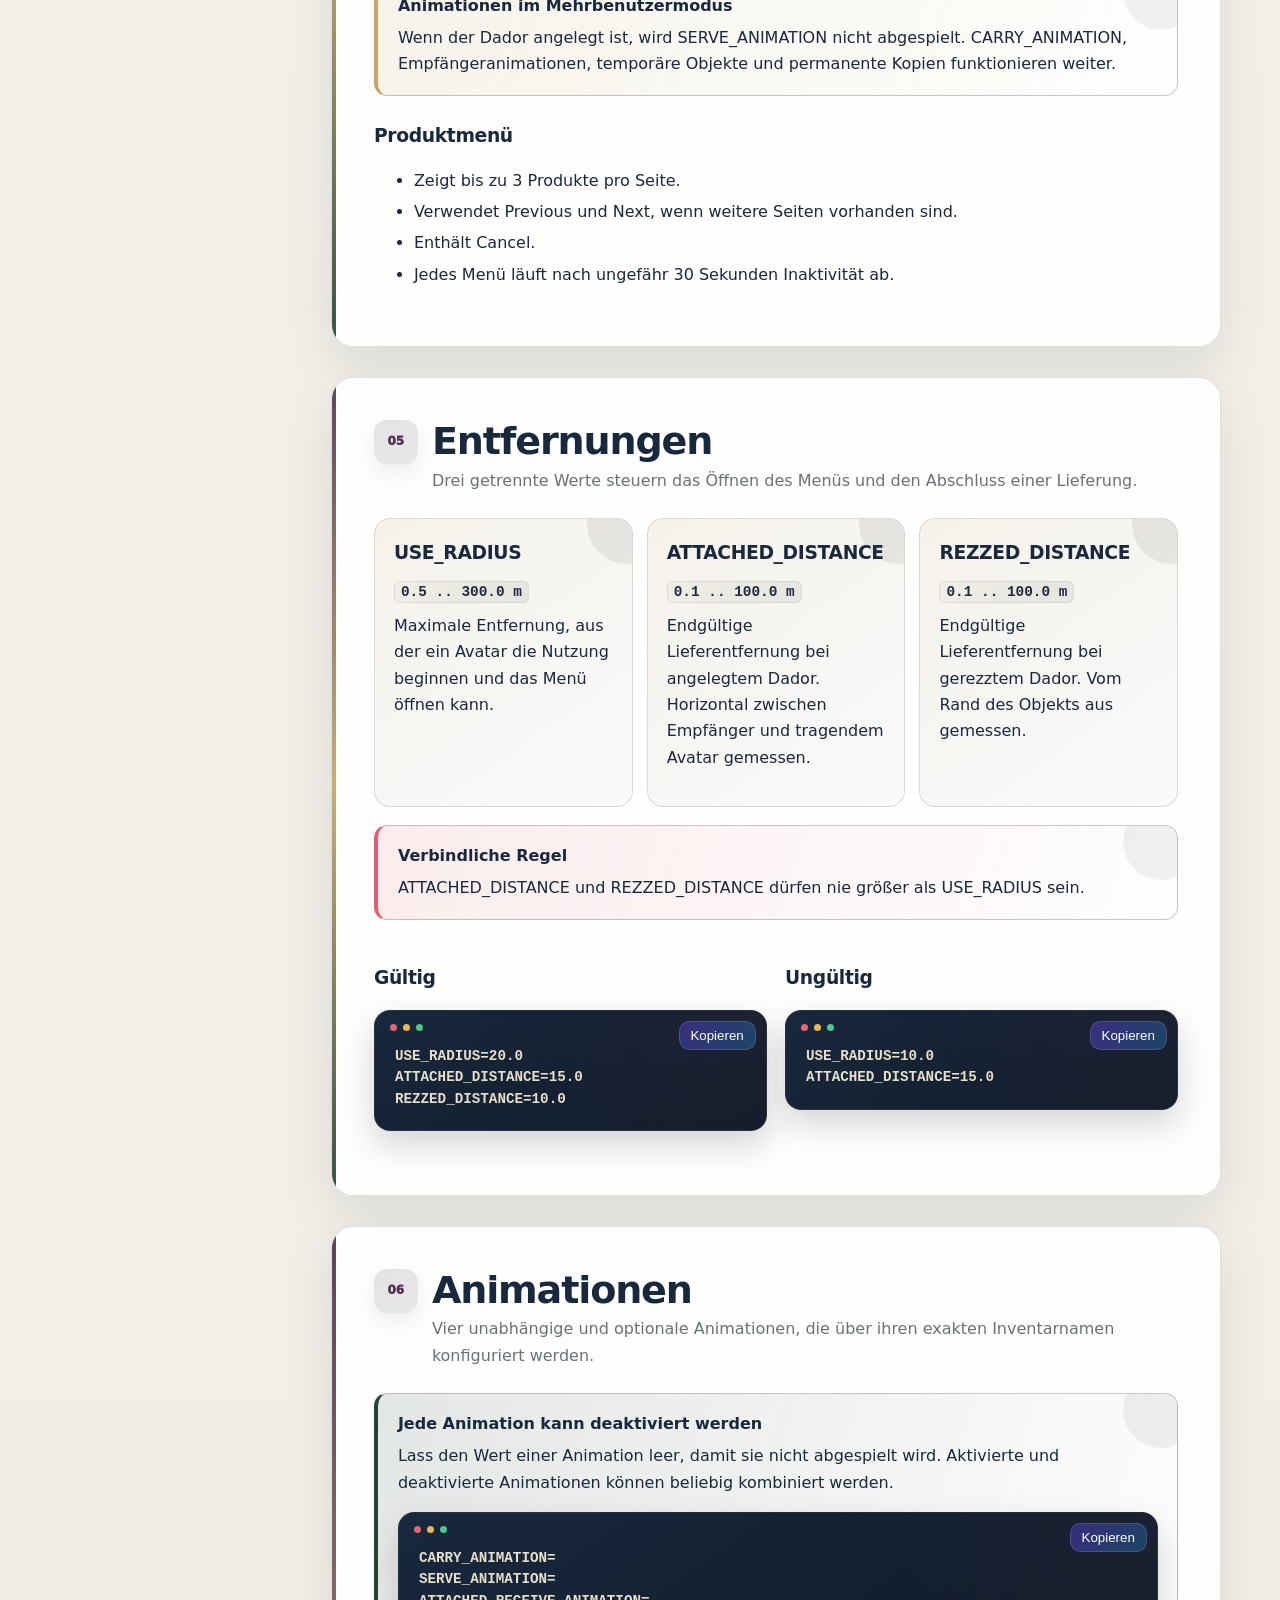
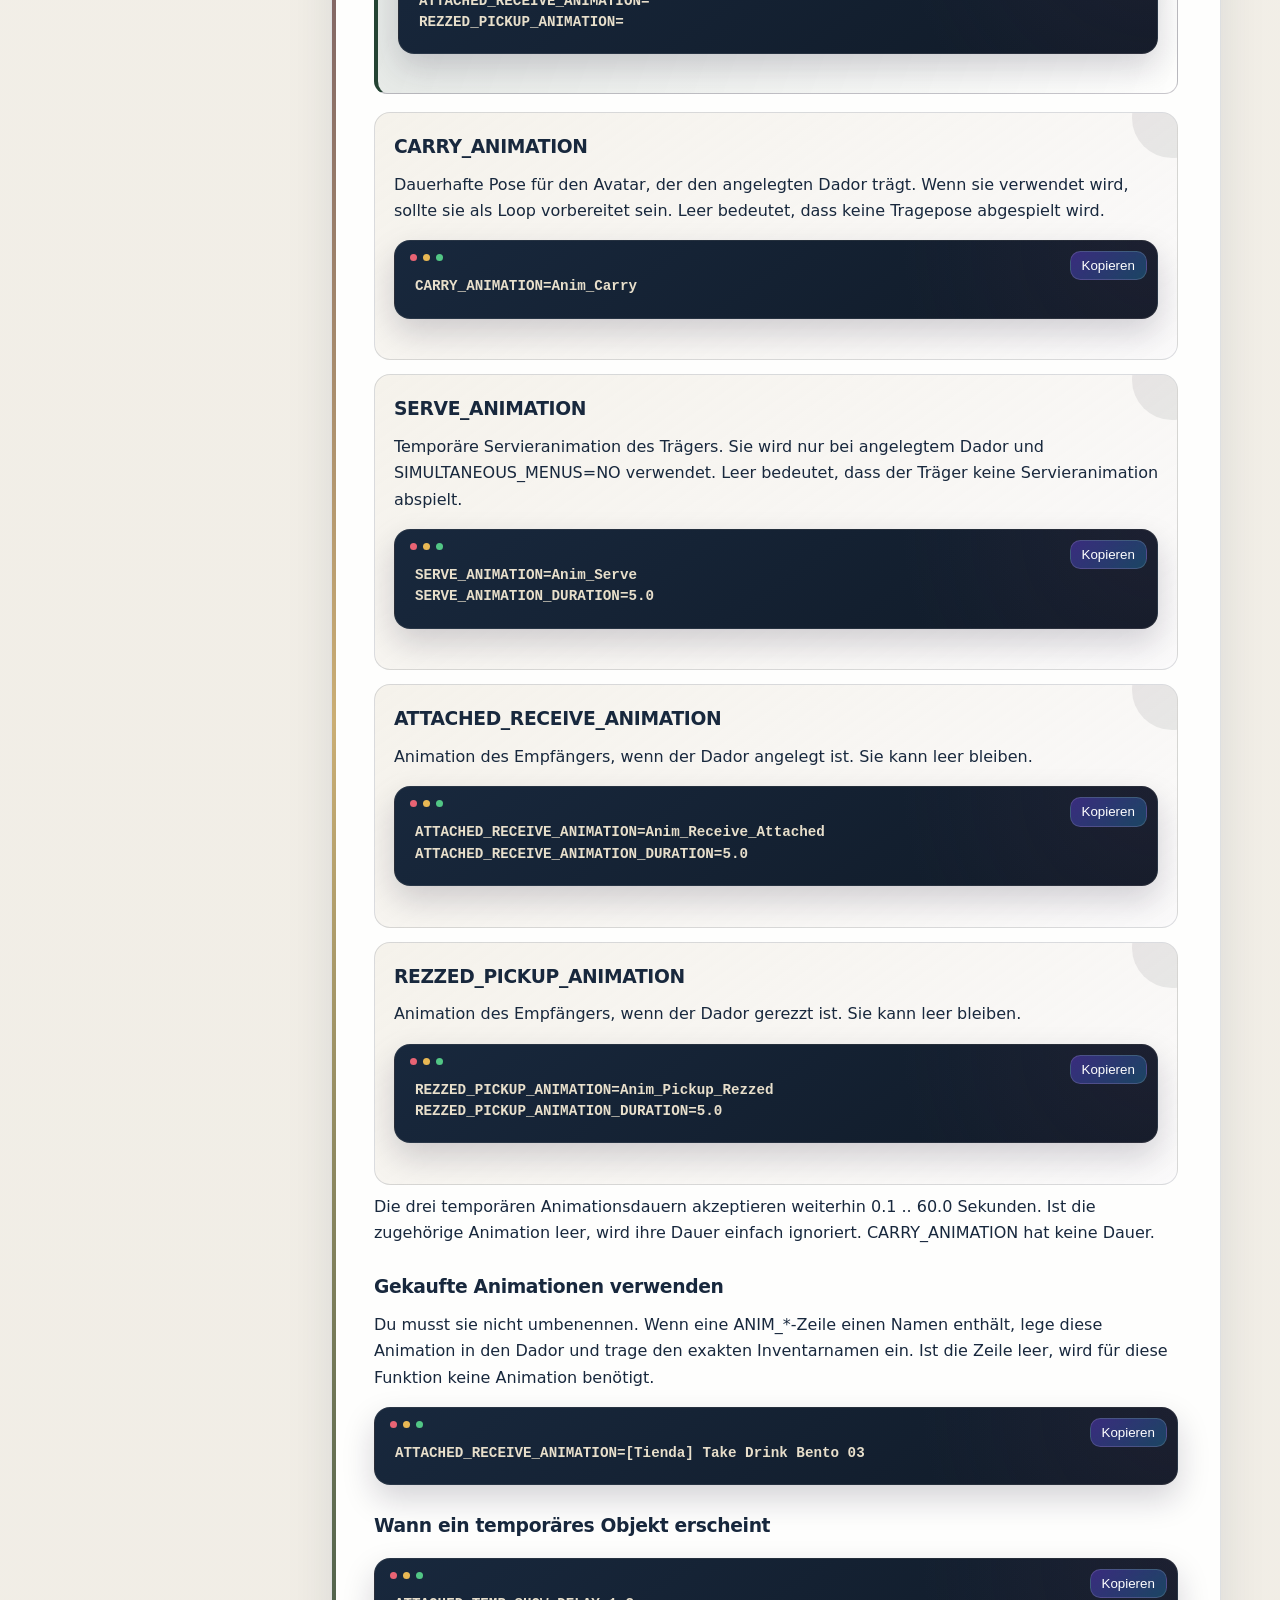
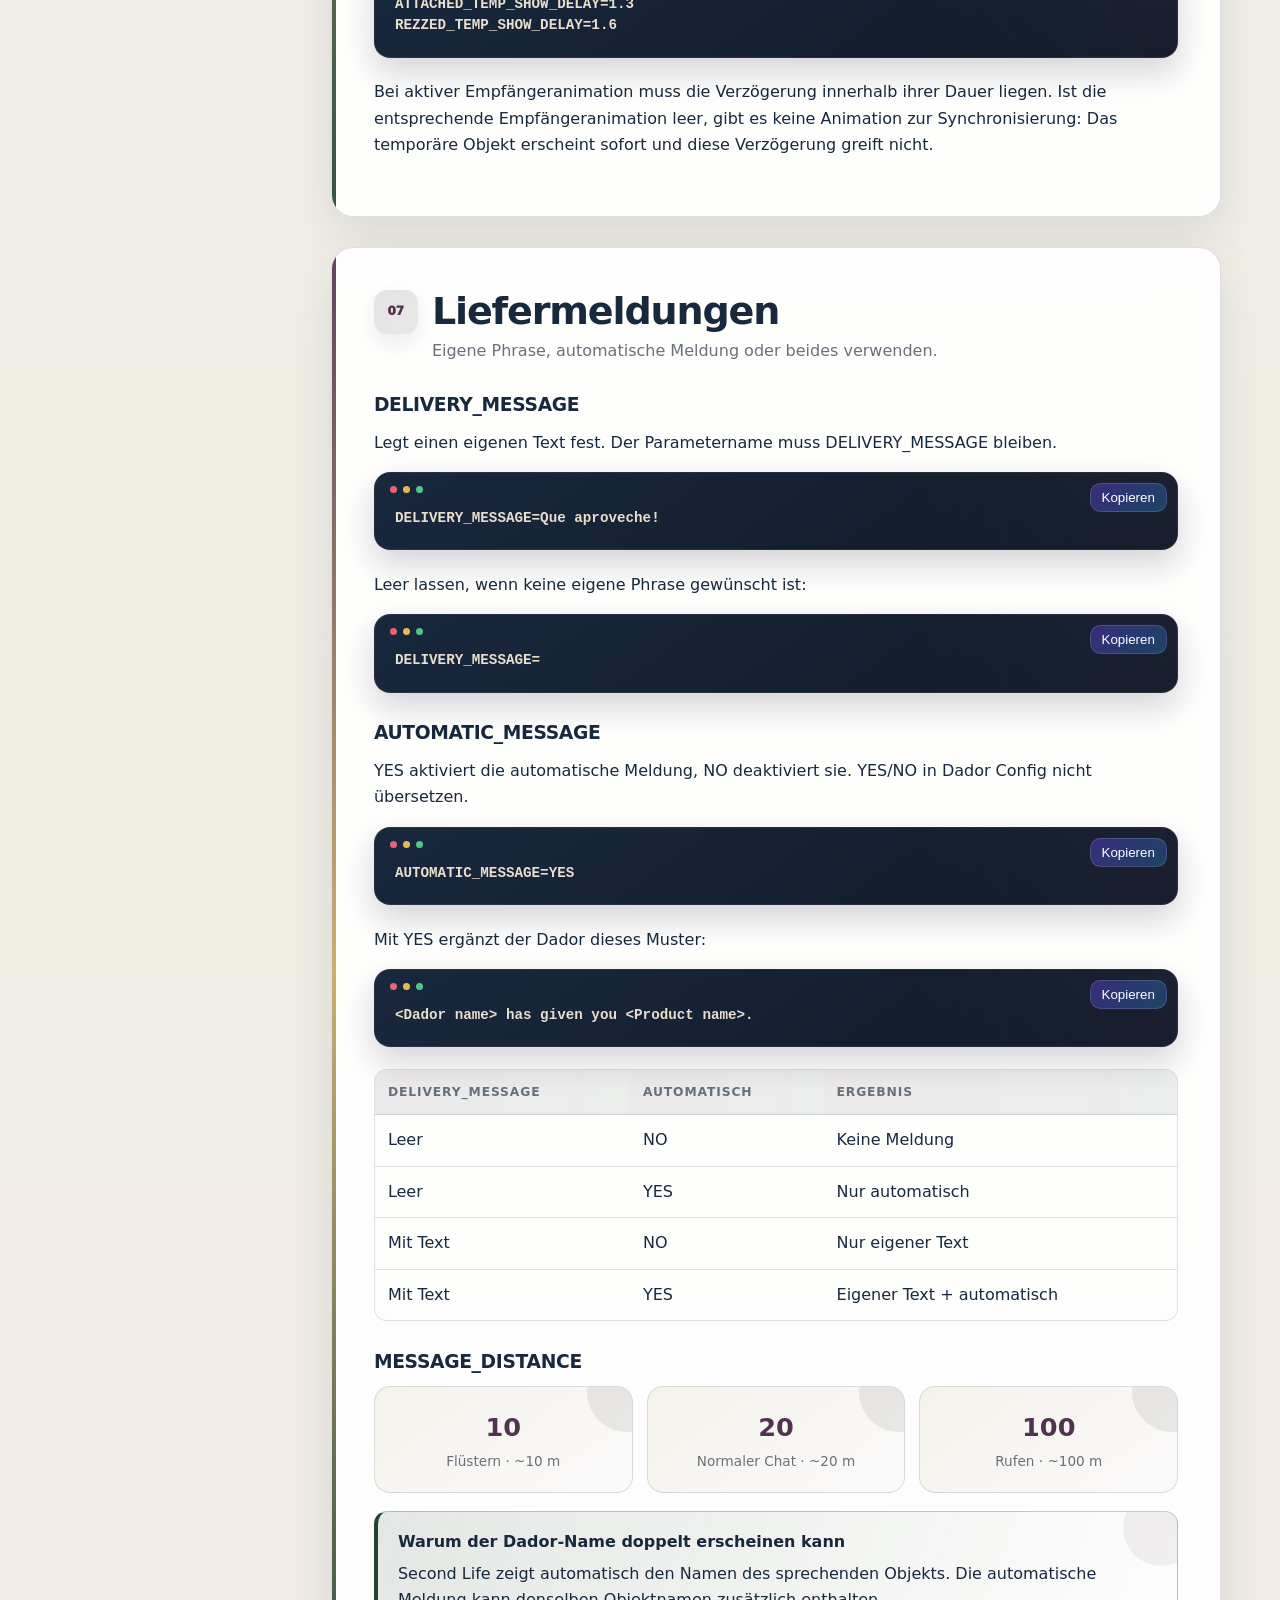
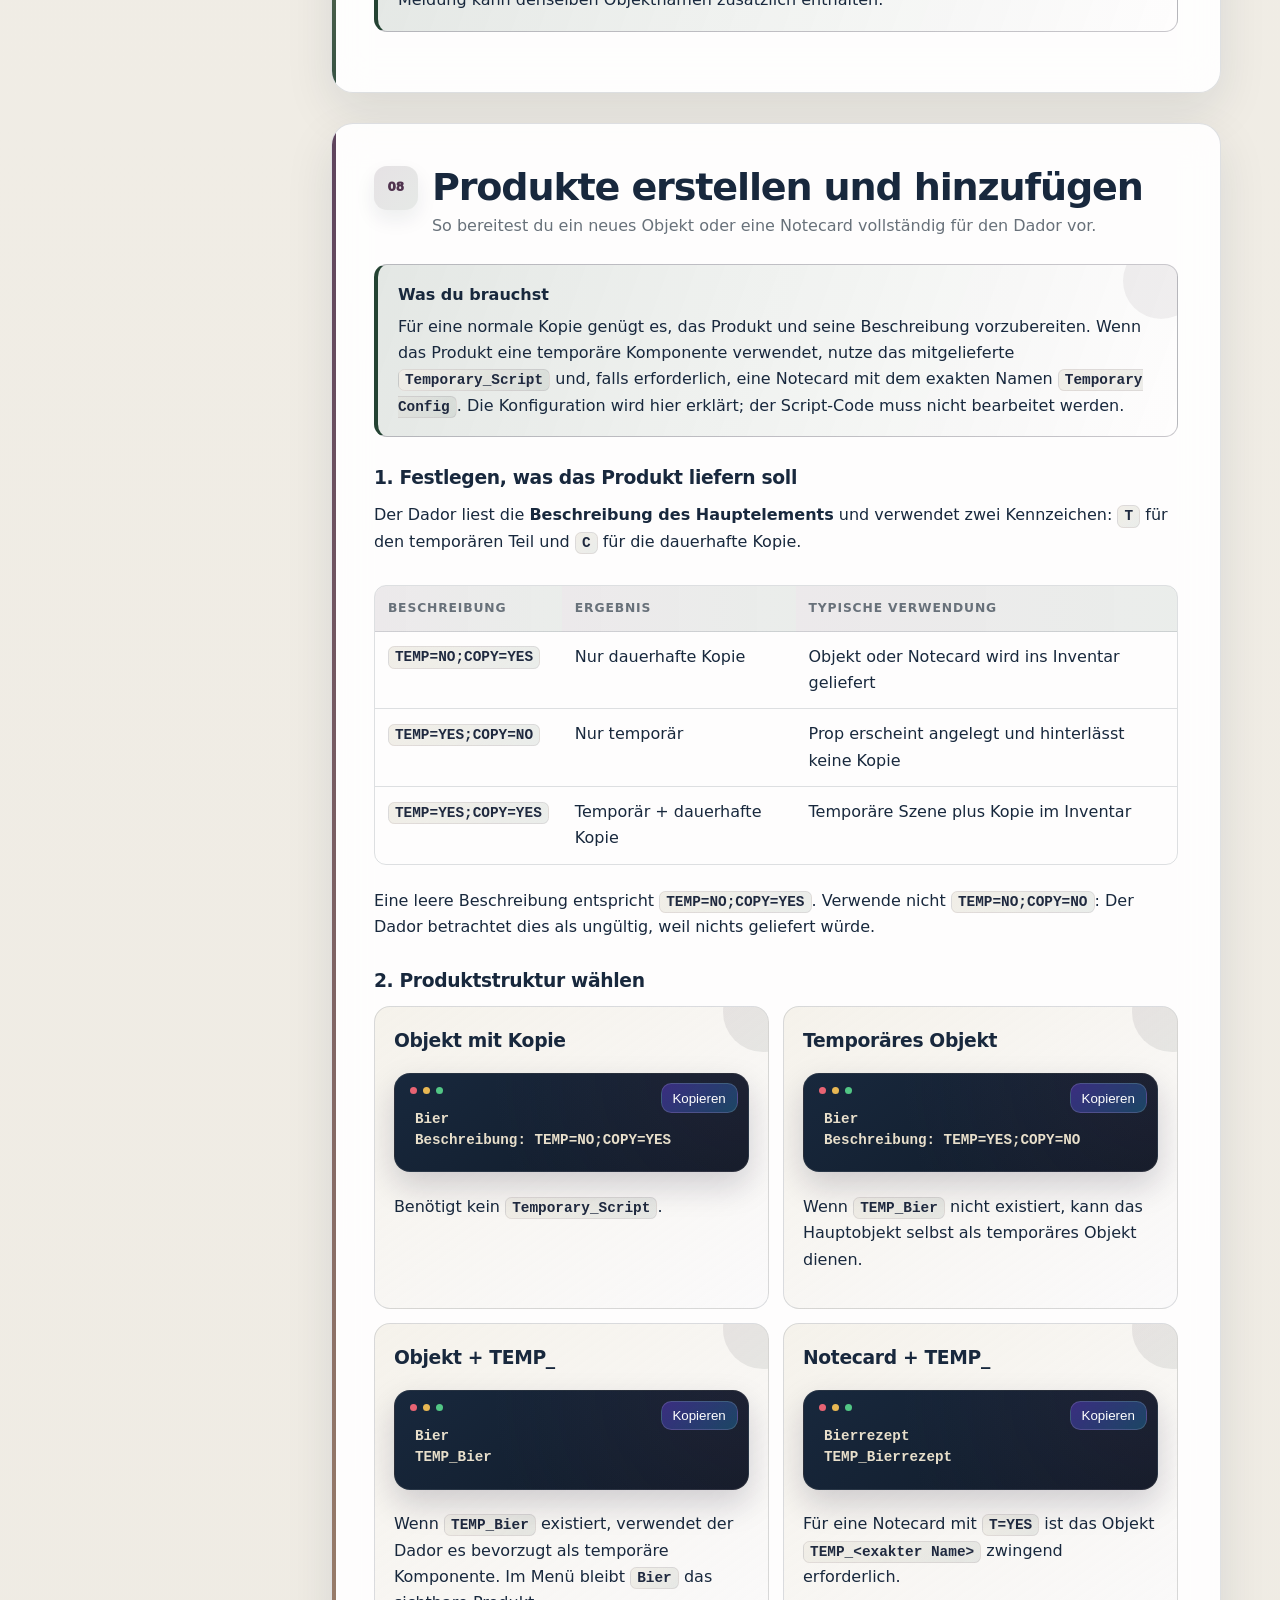
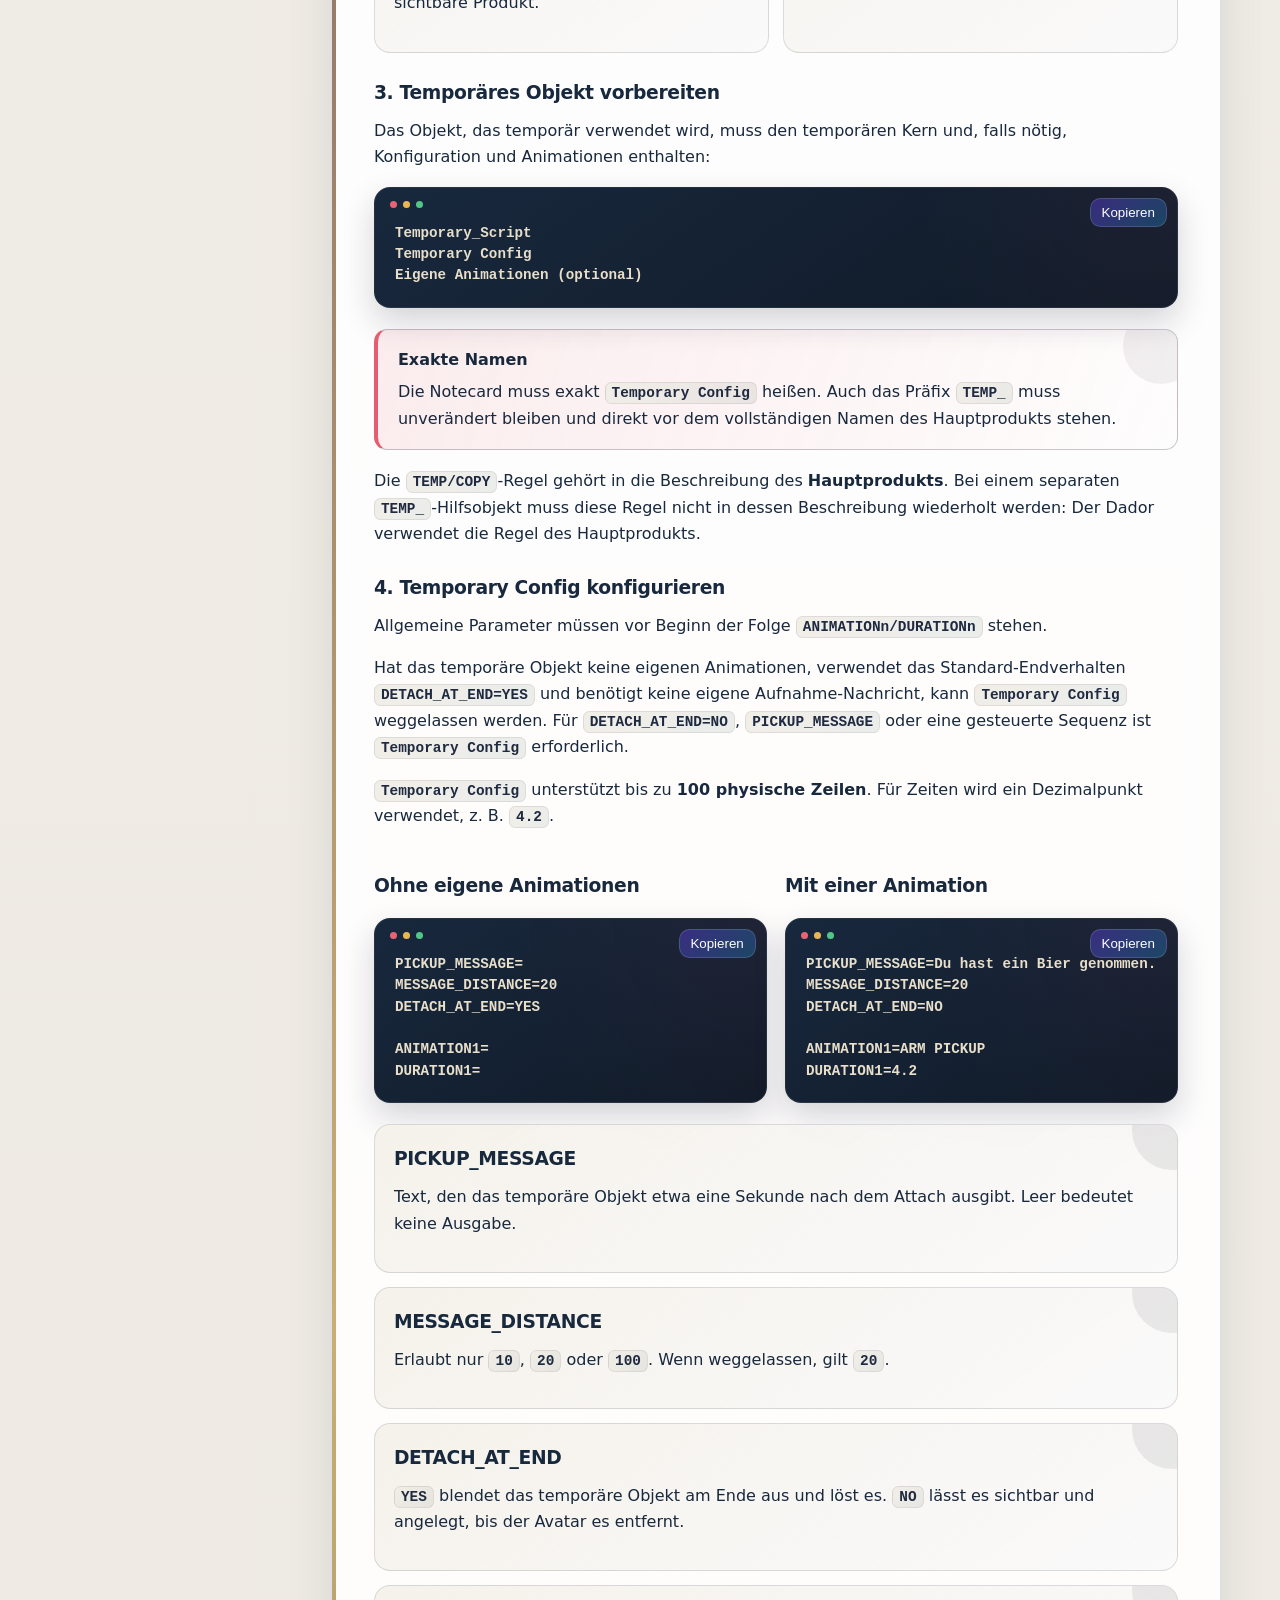
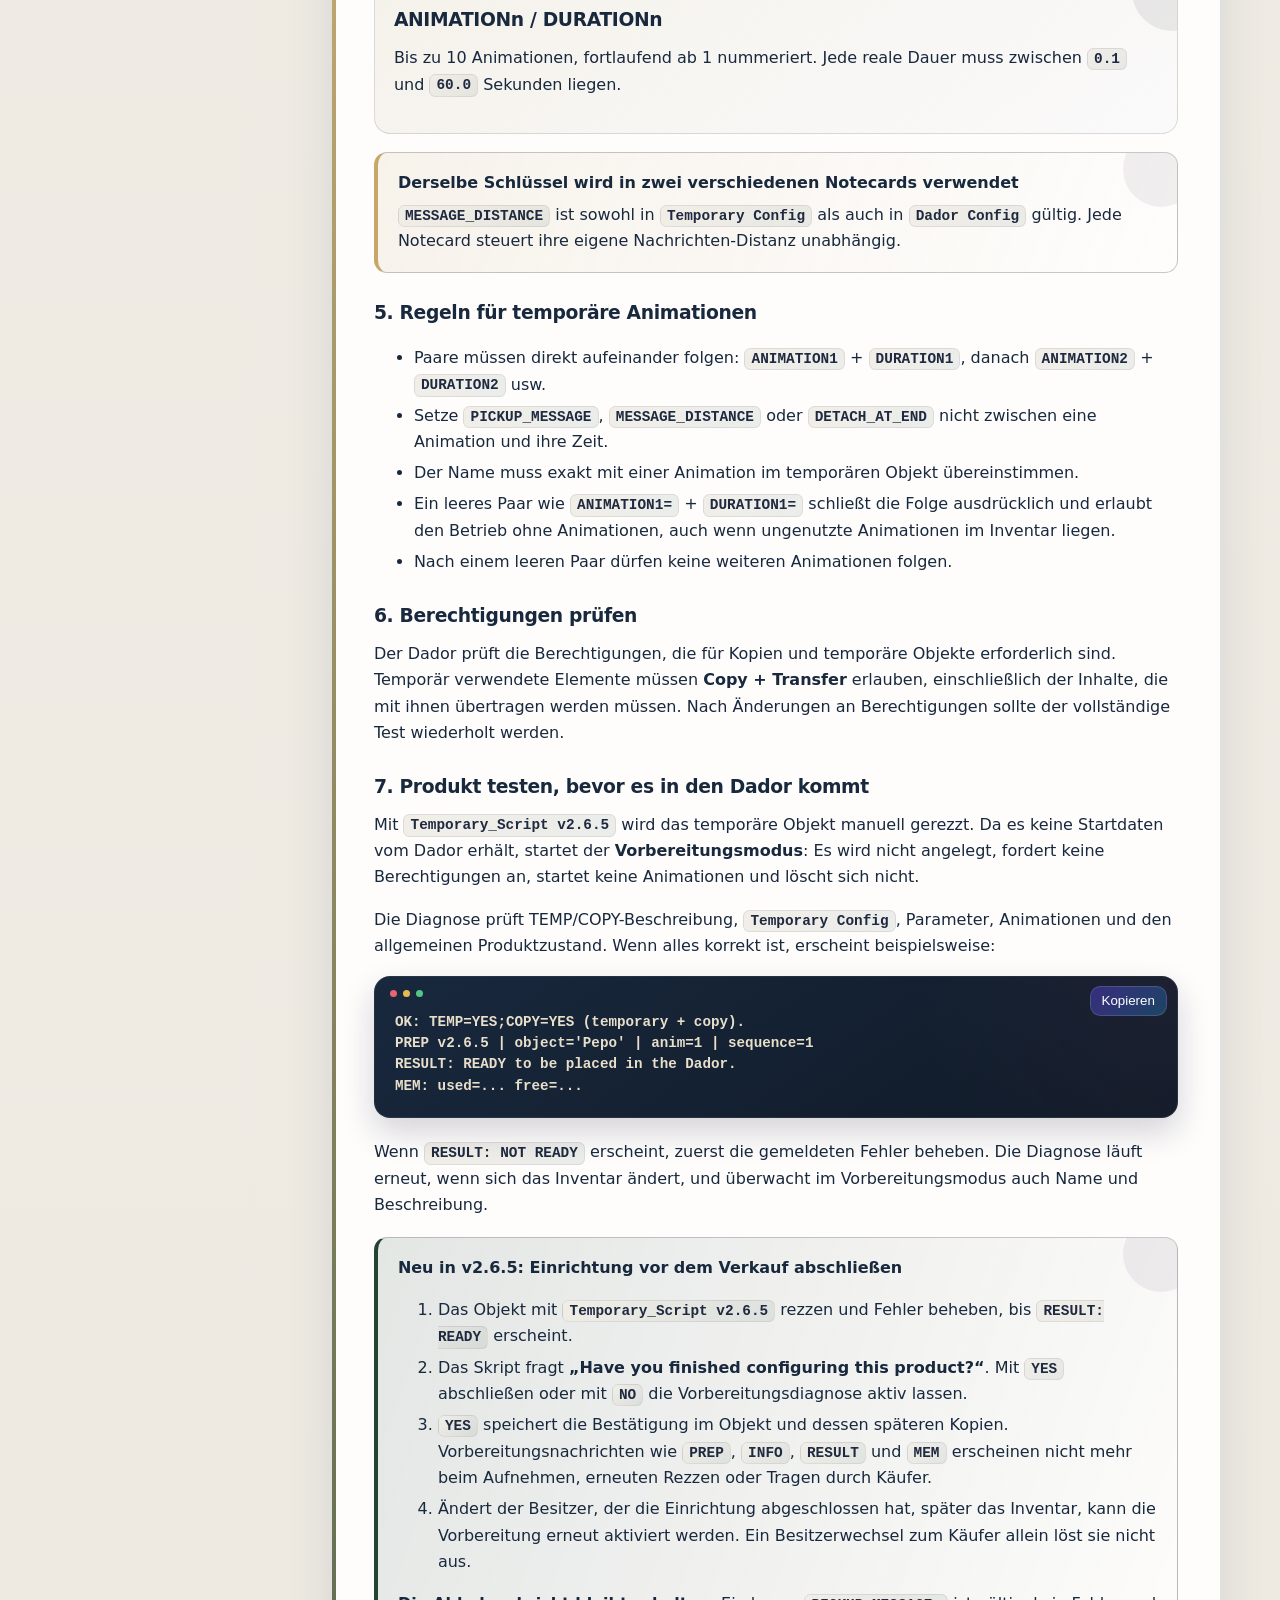
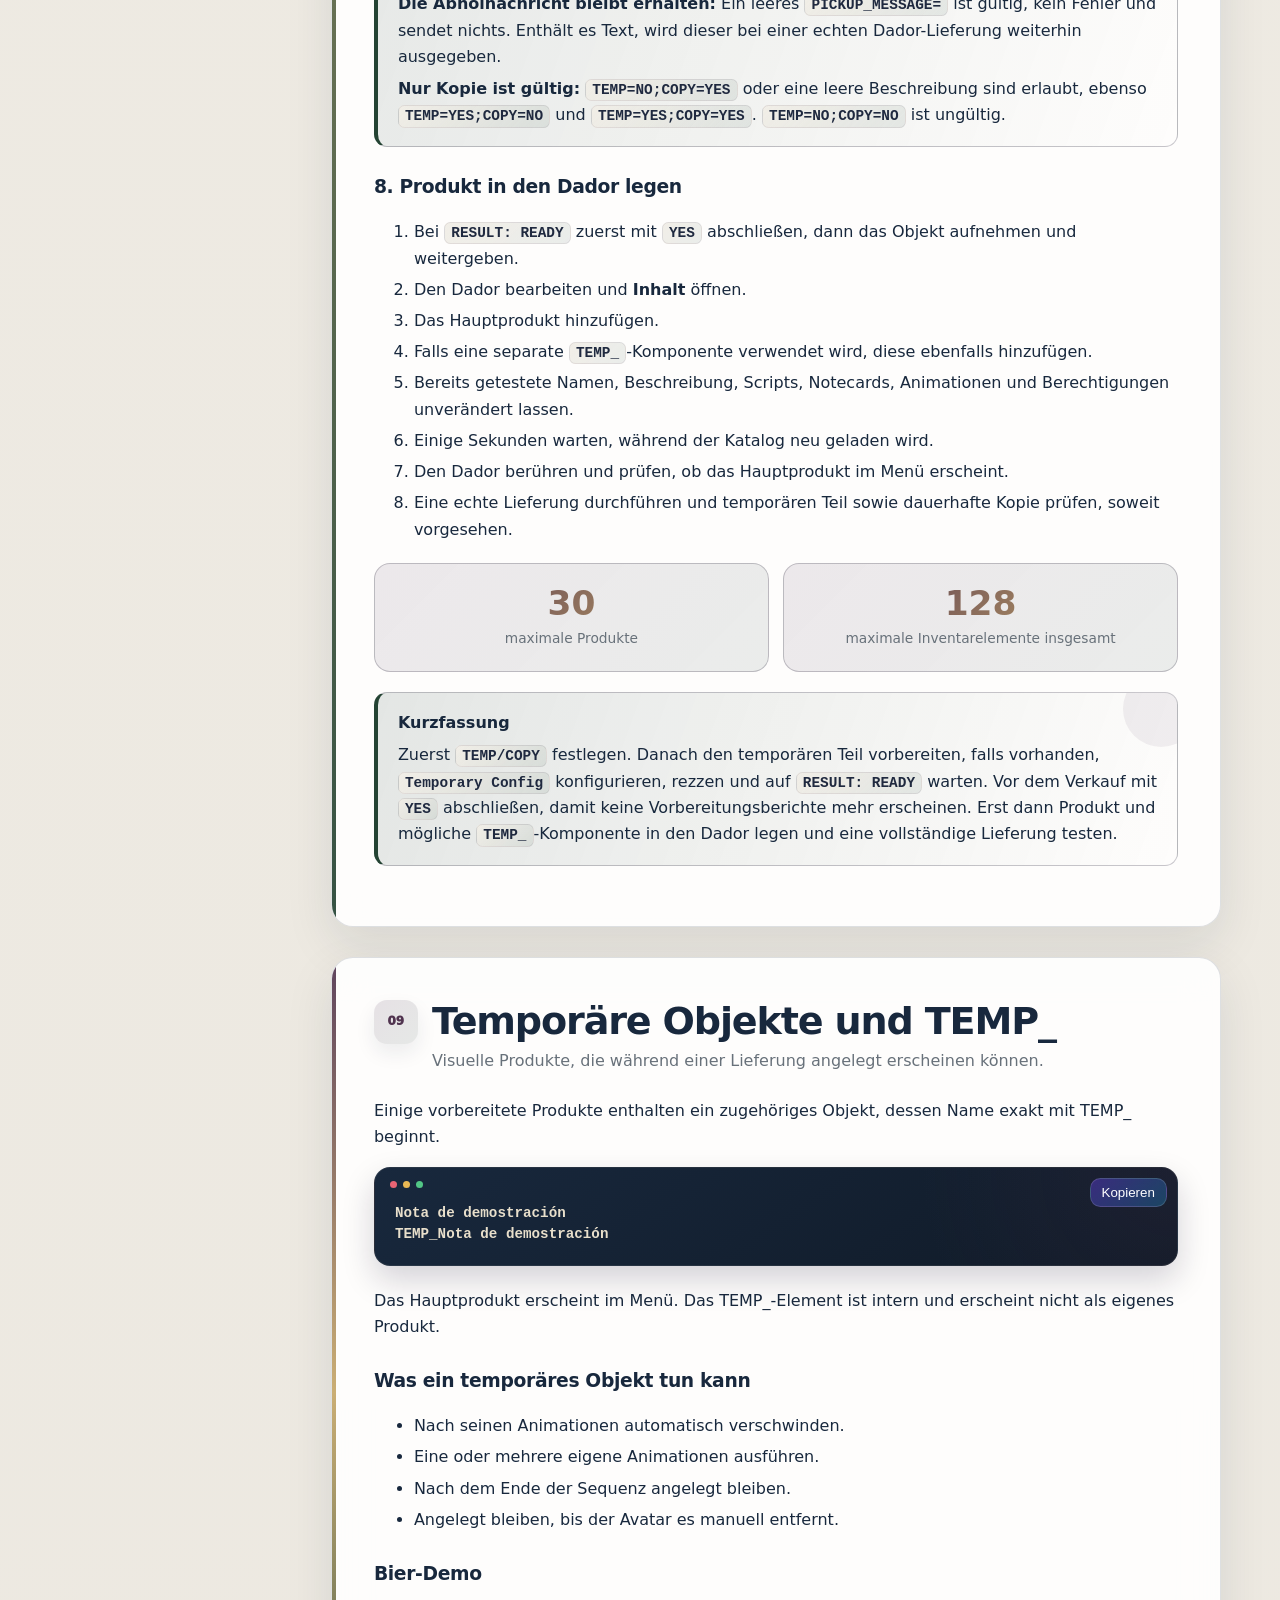
==== commit d4f90146: "Manual: document temporary setup finalization (de.html)" ====
--- a/docs/de.html
+++ b/docs/de.html
@@ -288,17 +288,28 @@
   <p>Der Dador prüft die Berechtigungen, die für Kopien und temporäre Objekte erforderlich sind. Temporär verwendete Elemente müssen <strong>Copy + Transfer</strong> erlauben, einschließlich der Inhalte, die mit ihnen übertragen werden müssen. Nach Änderungen an Berechtigungen sollte der vollständige Test wiederholt werden.</p>
 
   <h3>7. Produkt testen, bevor es in den Dador kommt</h3>
-  <p>Mit <code>Temporary_Script v2.6.4</code> wird das temporäre Objekt manuell gerezzt. Da es keine Startdaten vom Dador erhält, startet der <strong>Vorbereitungsmodus</strong>: Es wird nicht angelegt, fordert keine Berechtigungen an, startet keine Animationen und löscht sich nicht.</p>
+  <p>Mit <code>Temporary_Script v2.6.5</code> wird das temporäre Objekt manuell gerezzt. Da es keine Startdaten vom Dador erhält, startet der <strong>Vorbereitungsmodus</strong>: Es wird nicht angelegt, fordert keine Berechtigungen an, startet keine Animationen und löscht sich nicht.</p>
   <p>Die Diagnose prüft TEMP/COPY-Beschreibung, <code>Temporary Config</code>, Parameter, Animationen und den allgemeinen Produktzustand. Wenn alles korrekt ist, erscheint beispielsweise:</p>
   <pre><code>OK: TEMP=YES;COPY=YES (temporary + copy).
-PREP v2.6.4 | objeto='Pepo' | anim=1 | secuencia=1
+PREP v2.6.5 | object='Pepo' | anim=1 | sequence=1
 RESULT: READY to be placed in the Dador.
-MEM: usada=... libre=...</code></pre>
+MEM: used=... free=...</code></pre>
   <p>Wenn <code>RESULT: NOT READY</code> erscheint, zuerst die gemeldeten Fehler beheben. Die Diagnose läuft erneut, wenn sich das Inventar ändert, und überwacht im Vorbereitungsmodus auch Name und Beschreibung.</p>
+<div class="callout info">
+  <strong>Neu in v2.6.5: Einrichtung vor dem Verkauf abschließen</strong>
+  <ol>
+    <li>Das Objekt mit <code>Temporary_Script v2.6.5</code> rezzen und Fehler beheben, bis <code>RESULT: READY</code> erscheint.</li>
+    <li>Das Skript fragt <strong>„Have you finished configuring this product?“</strong>. Mit <code>YES</code> abschließen oder mit <code>NO</code> die Vorbereitungsdiagnose aktiv lassen.</li>
+    <li><code>YES</code> speichert die Bestätigung im Objekt und dessen späteren Kopien. Vorbereitungsnachrichten wie <code>PREP</code>, <code>INFO</code>, <code>RESULT</code> und <code>MEM</code> erscheinen nicht mehr beim Aufnehmen, erneuten Rezzen oder Tragen durch Käufer.</li>
+    <li>Ändert der Besitzer, der die Einrichtung abgeschlossen hat, später das Inventar, kann die Vorbereitung erneut aktiviert werden. Ein Besitzerwechsel zum Käufer allein löst sie nicht aus.</li>
+  </ol>
+  <p><strong>Die Abholnachricht bleibt erhalten:</strong> Ein leeres <code>PICKUP_MESSAGE=</code> ist gültig, kein Fehler und sendet nichts. Enthält es Text, wird dieser bei einer echten Dador-Lieferung weiterhin ausgegeben.</p>
+  <p><strong>Nur Kopie ist gültig:</strong> <code>TEMP=NO;COPY=YES</code> oder eine leere Beschreibung sind erlaubt, ebenso <code>TEMP=YES;COPY=NO</code> und <code>TEMP=YES;COPY=YES</code>. <code>TEMP=NO;COPY=NO</code> ist ungültig.</p>
+</div>
 
   <h3>8. Produkt in den Dador legen</h3>
   <ol>
-    <li>Wenn die Diagnose <code>RESULT: READY</code> meldet, das gerezzte Objekt wieder aufnehmen.</li>
+    <li>Bei <code>RESULT: READY</code> zuerst mit <code>YES</code> abschließen, dann das Objekt aufnehmen und weitergeben.</li>
     <li>Den Dador bearbeiten und <strong>Inhalt</strong> öffnen.</li>
     <li>Das Hauptprodukt hinzufügen.</li>
     <li>Falls eine separate <code>TEMP_</code>-Komponente verwendet wird, diese ebenfalls hinzufügen.</li>
@@ -309,7 +320,7 @@
   </ol>
 
   <div class="stats"><div><strong>30</strong><span>maximale Produkte</span></div><div><strong>128</strong><span>maximale Inventarelemente insgesamt</span></div></div>
-  <div class="callout info"><strong>Kurzfassung</strong><p>Zuerst <code>TEMP/COPY</code> festlegen. Danach den temporären Teil vorbereiten, falls vorhanden, <code>Temporary Config</code> konfigurieren, rezzen und auf <code>RESULT: READY</code> warten. Erst dann Produkt und mögliche <code>TEMP_</code>-Komponente in den Dador legen und eine vollständige Lieferung testen.</p></div>
+  <div class="callout info"><strong>Kurzfassung</strong><p>Zuerst <code>TEMP/COPY</code> festlegen. Danach den temporären Teil vorbereiten, falls vorhanden, <code>Temporary Config</code> konfigurieren, rezzen und auf <code>RESULT: READY</code> warten. Vor dem Verkauf mit <code>YES</code> abschließen, damit keine Vorbereitungsberichte mehr erscheinen. Erst dann Produkt und mögliche <code>TEMP_</code>-Komponente in den Dador legen und eine vollständige Lieferung testen.</p></div>
 </section>
 
 <section id="temporales" class="doc-section searchable">
--- a/docs/styles.css
+++ b/docs/styles.css
@@ -697,3 +697,216 @@
   min-width:82px !important;
   gap:7px !important;
 }
+
+/* === SONJA CREATIONS BRAND SYSTEM START === */
+:root{
+  --sc-forest:#244333;
+  --sc-purple:#50334F;
+  --sc-navy:#18283D;
+  --sc-ivory:#E8DFCB;
+  --sc-gold:#C6A768;
+  --bg:#f5f2eb;
+  --bg-2:#ebe7df;
+  --panel:rgba(255,255,255,.90);
+  --panel-solid:#ffffff;
+  --panel-2:#f1eee7;
+  --text:#18283D;
+  --muted:#68717a;
+  --border:rgba(24,40,61,.14);
+  --accent:#50334F;
+  --accent-2:#244333;
+  --accent-3:#C6A768;
+  --accent-4:#18283D;
+  --accent-soft:rgba(80,51,79,.10);
+  --accent-soft-2:rgba(36,67,51,.09);
+  --shadow:0 18px 48px rgba(24,40,61,.10);
+  --shadow-hover:0 24px 58px rgba(24,40,61,.17);
+}
+html[data-theme="dark"]{
+  --bg:#0f1823;
+  --bg-2:#111d2a;
+  --panel:rgba(24,40,61,.88);
+  --panel-solid:#18283D;
+  --panel-2:#21354d;
+  --text:#f2eee5;
+  --muted:#c3bdaf;
+  --border:rgba(232,223,203,.14);
+  --accent:#b58bac;
+  --accent-2:#6f9a7e;
+  --accent-3:#d5b873;
+  --accent-4:#E8DFCB;
+  --accent-soft:rgba(181,139,172,.12);
+  --accent-soft-2:rgba(111,154,126,.10);
+  --shadow:0 18px 50px rgba(0,0,0,.28);
+  --shadow-hover:0 26px 62px rgba(0,0,0,.38);
+}
+body{
+  background:
+    radial-gradient(circle at 12% 8%,rgba(80,51,79,.10),transparent 30rem),
+    radial-gradient(circle at 88% 18%,rgba(36,67,51,.10),transparent 28rem),
+    radial-gradient(circle at 50% 100%,rgba(198,167,104,.07),transparent 32rem),
+    linear-gradient(180deg,var(--bg),var(--bg-2));
+}
+body::before{
+  opacity:.36;
+  background-image:
+    linear-gradient(rgba(24,40,61,.022) 1px,transparent 1px),
+    linear-gradient(90deg,rgba(24,40,61,.022) 1px,transparent 1px);
+}
+::selection{background:rgba(80,51,79,.24)}
+.scroll-progress{
+  background:linear-gradient(90deg,var(--sc-forest),var(--sc-purple),var(--sc-gold));
+  box-shadow:0 0 16px rgba(198,167,104,.32);
+}
+.topbar::after{
+  background:linear-gradient(90deg,transparent,var(--sc-forest),var(--sc-gold),var(--sc-purple),transparent);
+  opacity:.52;
+}
+.brand-icon{
+  width:40px;height:40px;flex:0 0 auto;object-fit:contain;border-radius:50%;
+  filter:drop-shadow(0 7px 14px rgba(24,40,61,.20));
+}
+.sidebar{
+  background:linear-gradient(180deg,#18283D 0%,#142235 100%);
+  border-right:1px solid rgba(232,223,203,.12);
+}
+.sidebar-brand{
+  display:flex;align-items:center;gap:10px;margin:0 6px 18px;padding:0 6px 18px;
+  border-bottom:1px solid rgba(232,223,203,.12);
+}
+.sidebar-brand img{
+  flex:0 0 auto;width:46px;height:46px;object-fit:contain;border-radius:50%;
+  filter:drop-shadow(0 6px 14px rgba(0,0,0,.25));
+}
+.sidebar-brand div{display:grid;line-height:1.15}
+.sidebar-brand strong{color:#fff;font-size:.92rem}
+.sidebar-brand small{margin-top:4px;color:rgba(232,223,203,.62);font-size:.66rem;letter-spacing:.04em}
+.sidebar a{color:rgba(232,223,203,.72)}
+.sidebar a:hover{color:#fff;background:rgba(255,255,255,.055)}
+.sidebar a.active{
+  color:#fff;
+  background:linear-gradient(90deg,rgba(80,51,79,.72),rgba(36,67,51,.58));
+  box-shadow:inset 0 0 0 1px rgba(198,167,104,.12);
+}
+.sidebar a::before{background:linear-gradient(var(--sc-gold),var(--sc-forest))}
+.nav-group{color:rgba(232,223,203,.88)}
+.sidebar-footer .pill{
+  color:var(--sc-ivory);
+  background:linear-gradient(135deg,rgba(80,51,79,.55),rgba(36,67,51,.50));
+  border-color:rgba(198,167,104,.18);
+}
+.sidebar-footer .muted{color:rgba(232,223,203,.58)}
+.hero-sonja{
+  background:
+    radial-gradient(circle at 8% 5%,rgba(232,223,203,.11),transparent 28rem),
+    radial-gradient(circle at 92% 18%,rgba(198,167,104,.12),transparent 24rem),
+    radial-gradient(circle at 75% 95%,rgba(80,51,79,.20),transparent 30%),
+    linear-gradient(135deg,#18283D 0%,#50334F 56%,#244333 100%);
+  border-color:rgba(232,223,203,.16);
+  box-shadow:0 28px 72px rgba(24,40,61,.22);
+  color:var(--sc-ivory);
+}
+.hero-sonja::before{border-color:rgba(198,167,104,.15)}
+.hero-sonja::after{background:rgba(232,223,203,.07)}
+.sonja-kicker{
+  display:inline-flex;align-items:center;gap:.55rem;margin-bottom:.2rem;
+  color:var(--sc-ivory);font-size:.72rem;font-weight:900;letter-spacing:.12em;text-transform:uppercase;
+  opacity:.92;
+}
+.sonja-kicker img{
+  width:24px;height:24px;object-fit:contain;border-radius:50%;
+  filter:drop-shadow(0 5px 10px rgba(0,0,0,.24));
+}
+.hero-sonja .eyebrow{color:rgba(232,223,203,.74)}
+.hero-sonja h1{
+  background:none;color:#fff;
+  text-shadow:0 3px 22px rgba(0,0,0,.25);
+}
+.hero-sonja .lead{color:rgba(232,223,203,.88)}
+.hero-sonja .button.primary{
+  background:linear-gradient(135deg,var(--sc-purple),var(--sc-forest));
+  box-shadow:0 12px 28px rgba(0,0,0,.20);
+}
+.hero-sonja .button.ghost{
+  color:var(--sc-ivory);
+  background:rgba(232,223,203,.08);
+  border-color:rgba(232,223,203,.28);
+  box-shadow:0 8px 22px rgba(0,0,0,.10);
+}
+.hero-sonja .button.ghost:hover{border-color:rgba(198,167,104,.55)}
+.hero-sonja .badges span{
+  color:var(--sc-ivory);
+  background:rgba(255,255,255,.07);
+  border-color:rgba(232,223,203,.18);
+}
+.hero-sonja .hero-card{
+  background:rgba(13,24,35,.38);
+  border-color:rgba(198,167,104,.25);
+  color:var(--sc-ivory);
+}
+.hero-sonja .hero-card h3{color:#fff}
+.hero-brand-icon{display:flex;justify-content:center;margin:-2px 0 14px}
+.hero-brand-icon img{
+  width:62px;height:62px;object-fit:contain;border-radius:50%;
+  filter:drop-shadow(0 10px 20px rgba(0,0,0,.30));
+}
+.hero-sonja .check-list li::before{
+  background:linear-gradient(135deg,var(--sc-gold),var(--sc-forest));
+  color:#fff;
+  box-shadow:0 5px 12px rgba(0,0,0,.18);
+}
+.doc-section::before{
+  background:linear-gradient(180deg,var(--sc-purple),var(--sc-gold),var(--sc-forest));
+}
+.step{
+  background:linear-gradient(135deg,rgba(80,51,79,.14),rgba(36,67,51,.11));
+  color:var(--sc-purple);
+  border-color:rgba(80,51,79,.16);
+  box-shadow:0 9px 20px rgba(24,40,61,.08);
+}
+html[data-theme="dark"] .step{color:var(--sc-ivory)}
+.callout.info{
+  border-left-color:var(--sc-forest);
+  background:linear-gradient(110deg,rgba(36,67,51,.12),transparent);
+}
+.callout.warning{
+  border-left-color:var(--sc-gold);
+  background:linear-gradient(110deg,rgba(198,167,104,.12),transparent);
+}
+pre{
+  background:radial-gradient(circle at 100% 0,rgba(80,51,79,.18),transparent 16rem),linear-gradient(145deg,#18283D,#101a27);
+  color:var(--sc-ivory);
+  border-color:rgba(232,223,203,.08);
+}
+.copy-button:hover{
+  background:rgba(80,51,79,.35);
+  border-color:rgba(198,167,104,.32);
+}
+.sonja-footer{
+  position:relative;
+  border-top:1px solid var(--border);
+  padding-top:2.2rem;
+}
+.sonja-footer::before{
+  content:"Sonja Creations  ·  Code. Create. Imagine.";
+  display:block;
+  min-height:34px;
+  margin-bottom:1rem;
+  padding-left:44px;
+  background:url("./assets/brand/icono2.png") no-repeat left center / 34px 34px;
+  color:var(--text);
+  font-weight:800;
+  line-height:34px;
+}
+.sonja-footer strong{color:var(--sc-purple)}
+html[data-theme="dark"] .sonja-footer strong{color:var(--sc-ivory)}
+@media (max-width:760px){
+  .brand small{display:none}
+  .brand-icon{width:34px;height:34px}
+  .sonja-kicker{font-size:.59rem;letter-spacing:.08em}
+  .sidebar-brand{margin-top:2px}
+  .sonja-footer::before{
+    min-height:30px;padding-left:38px;background-size:30px 30px;line-height:30px;
+  }
+}
+/* === SONJA CREATIONS BRAND SYSTEM END === */
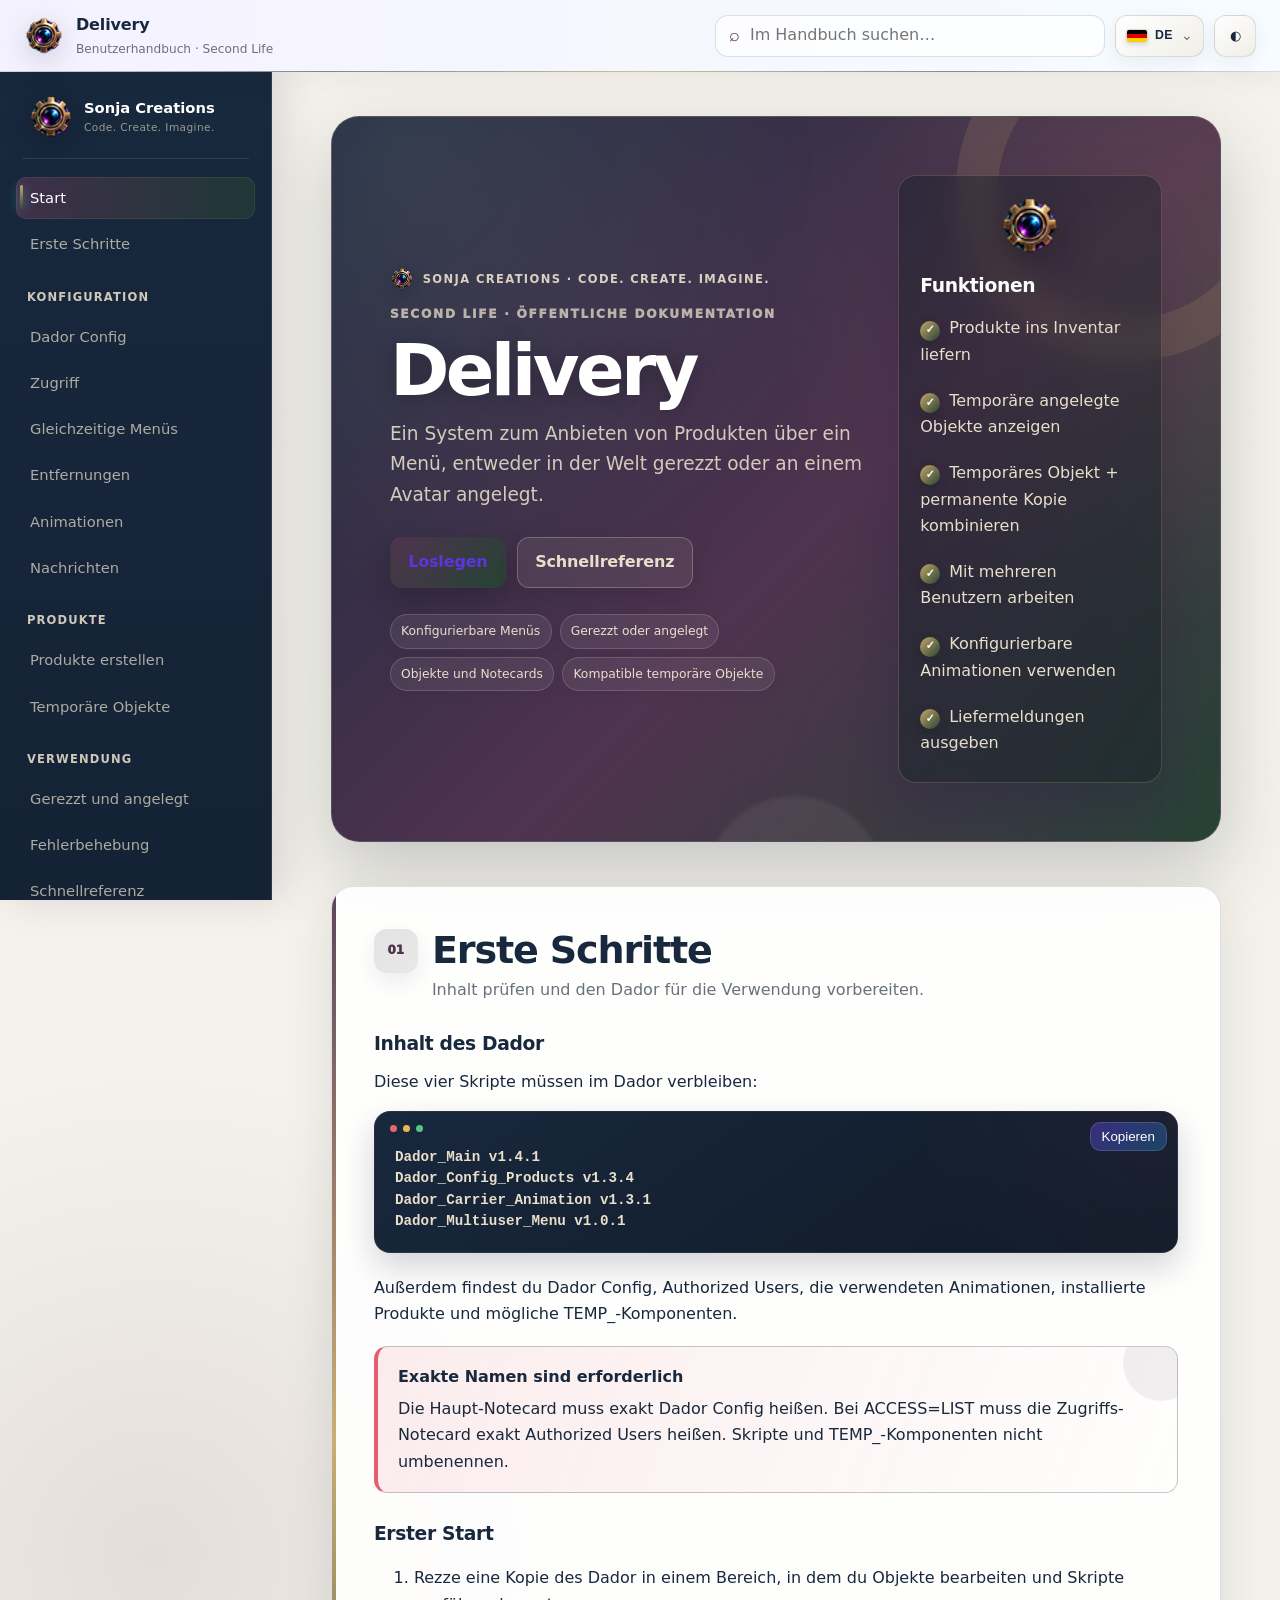
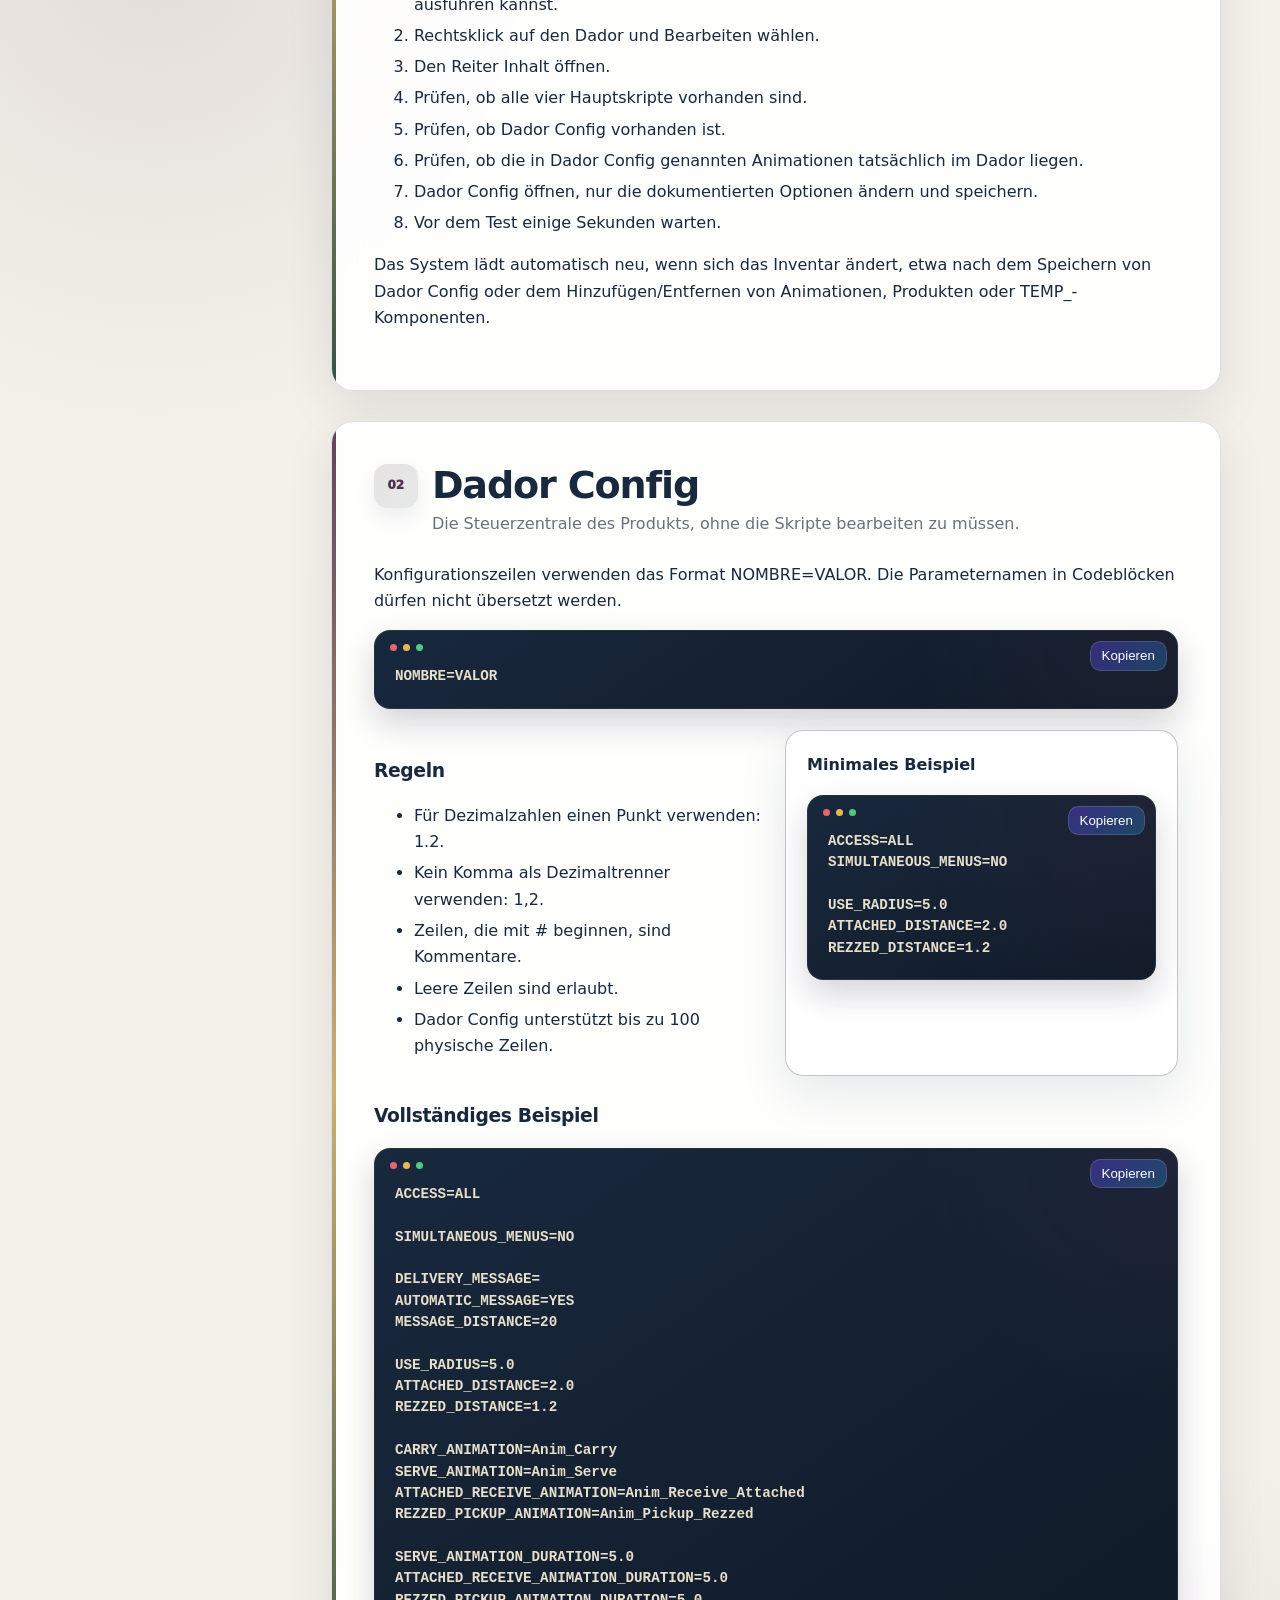
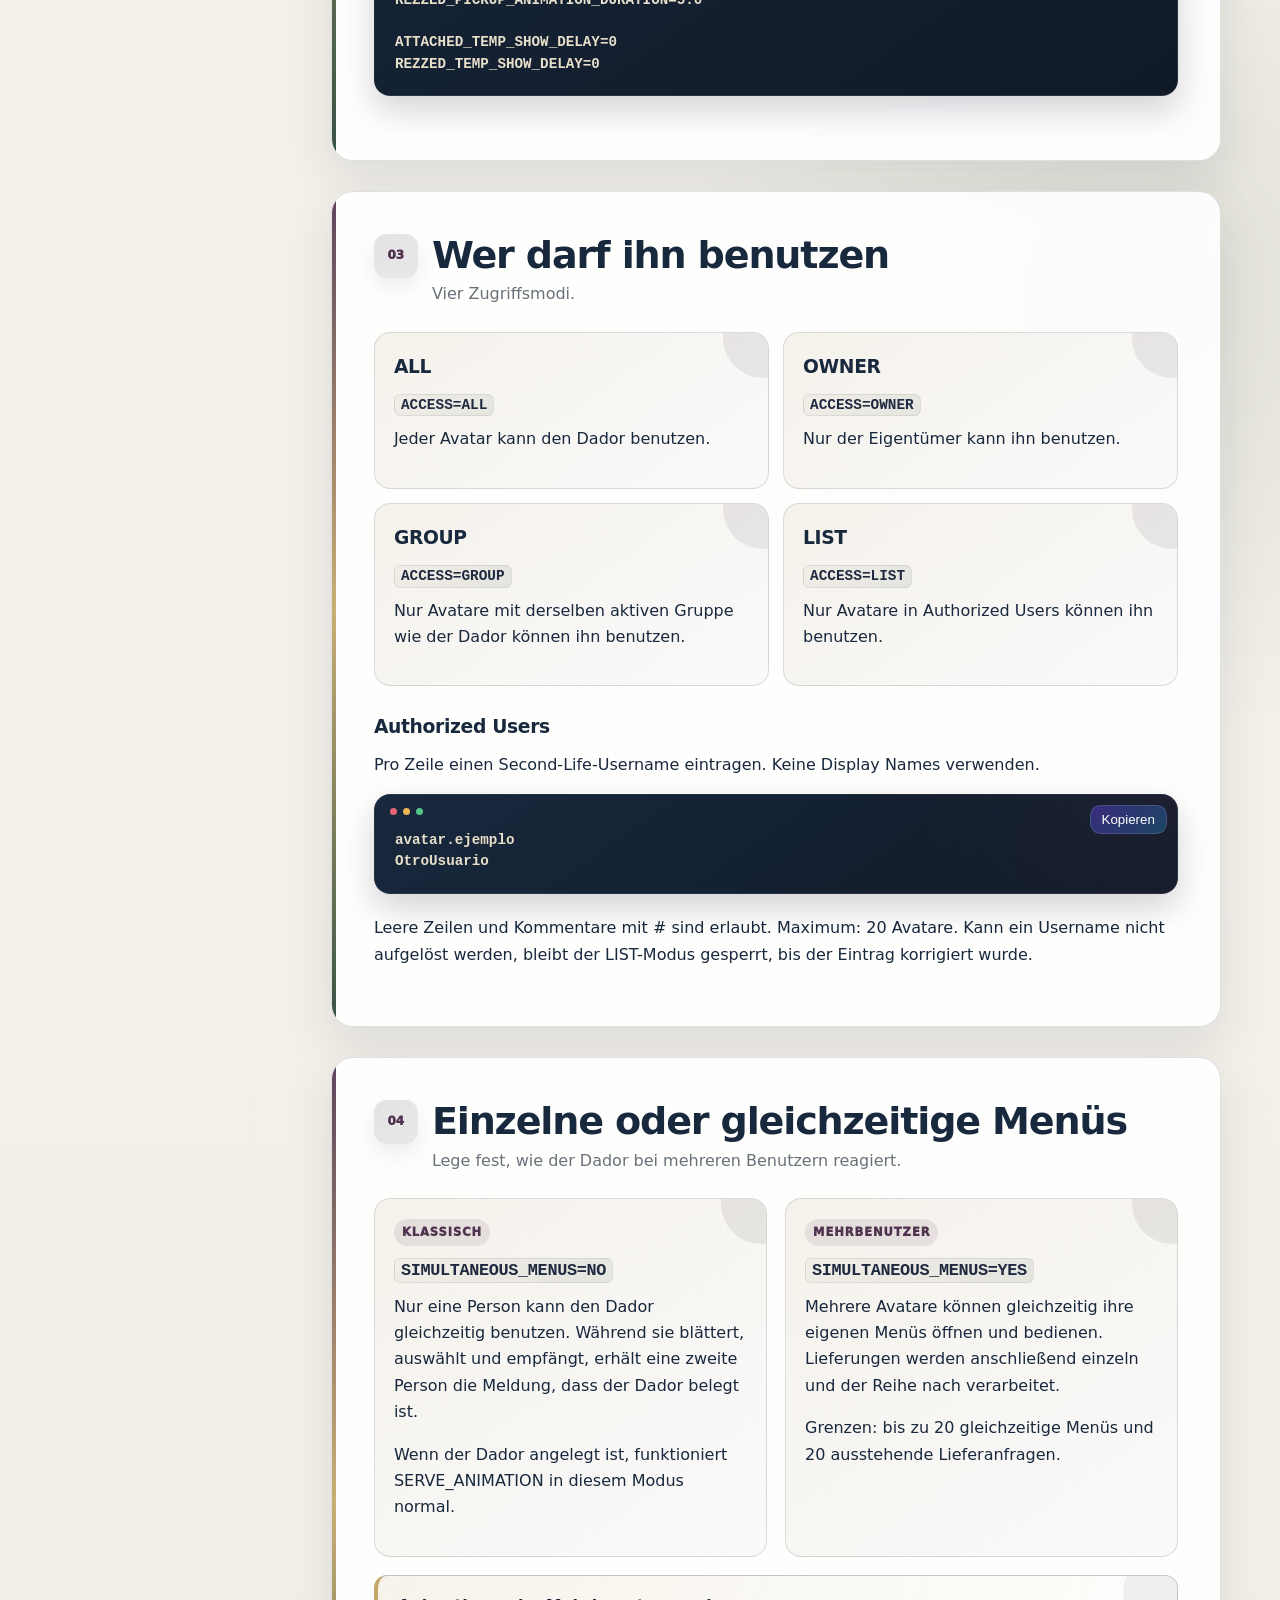
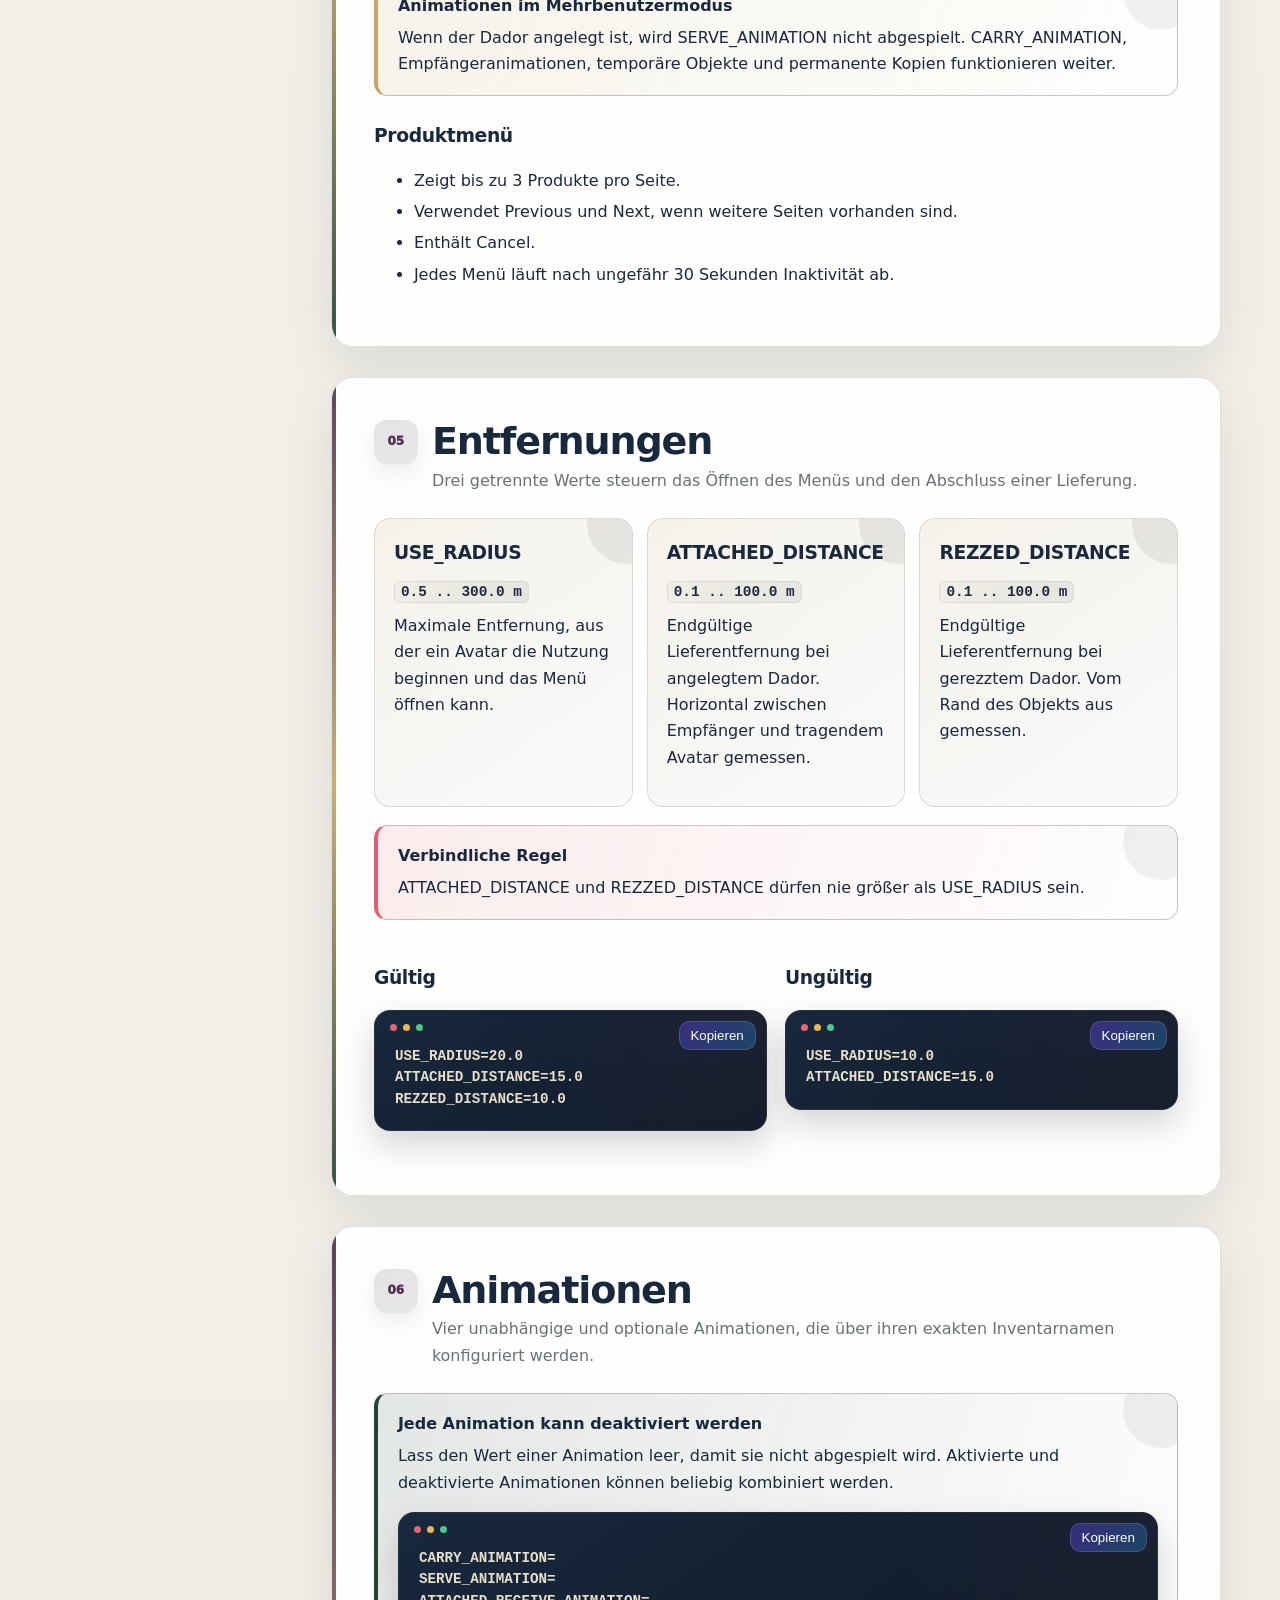
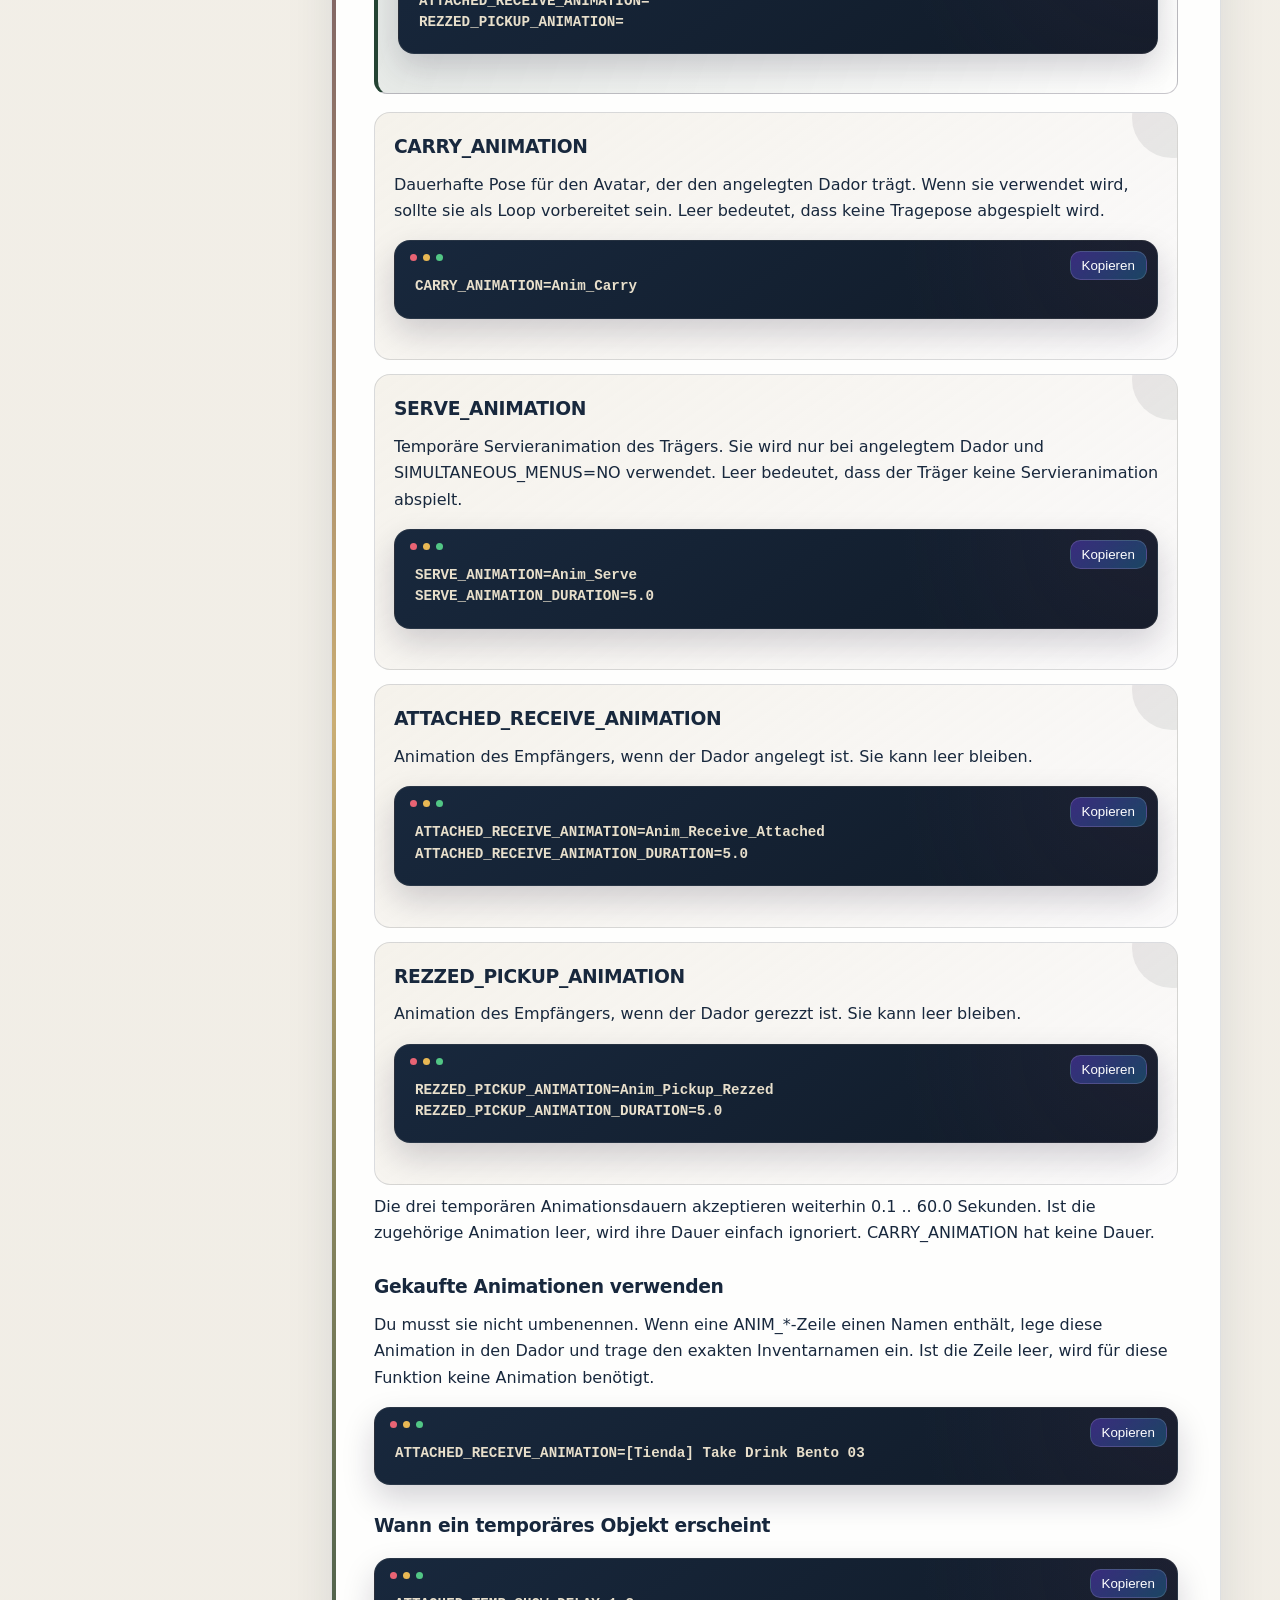
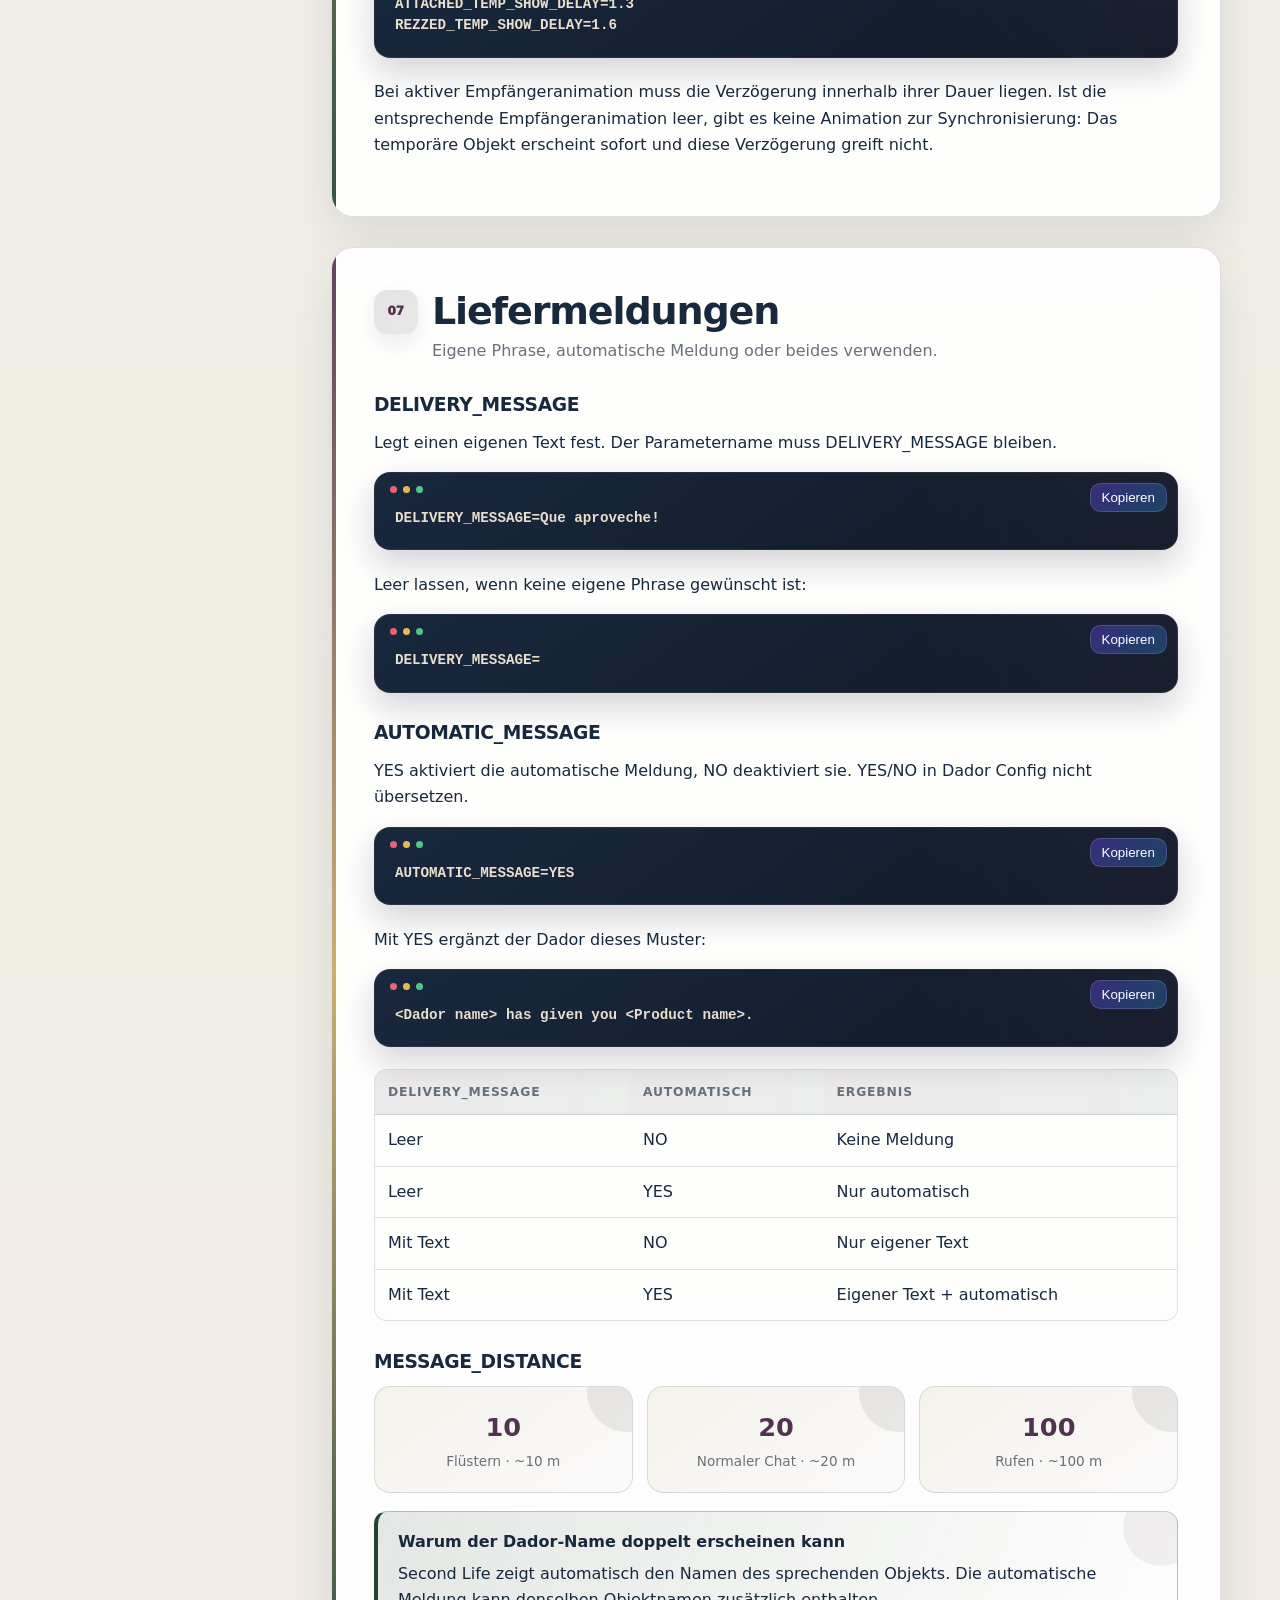
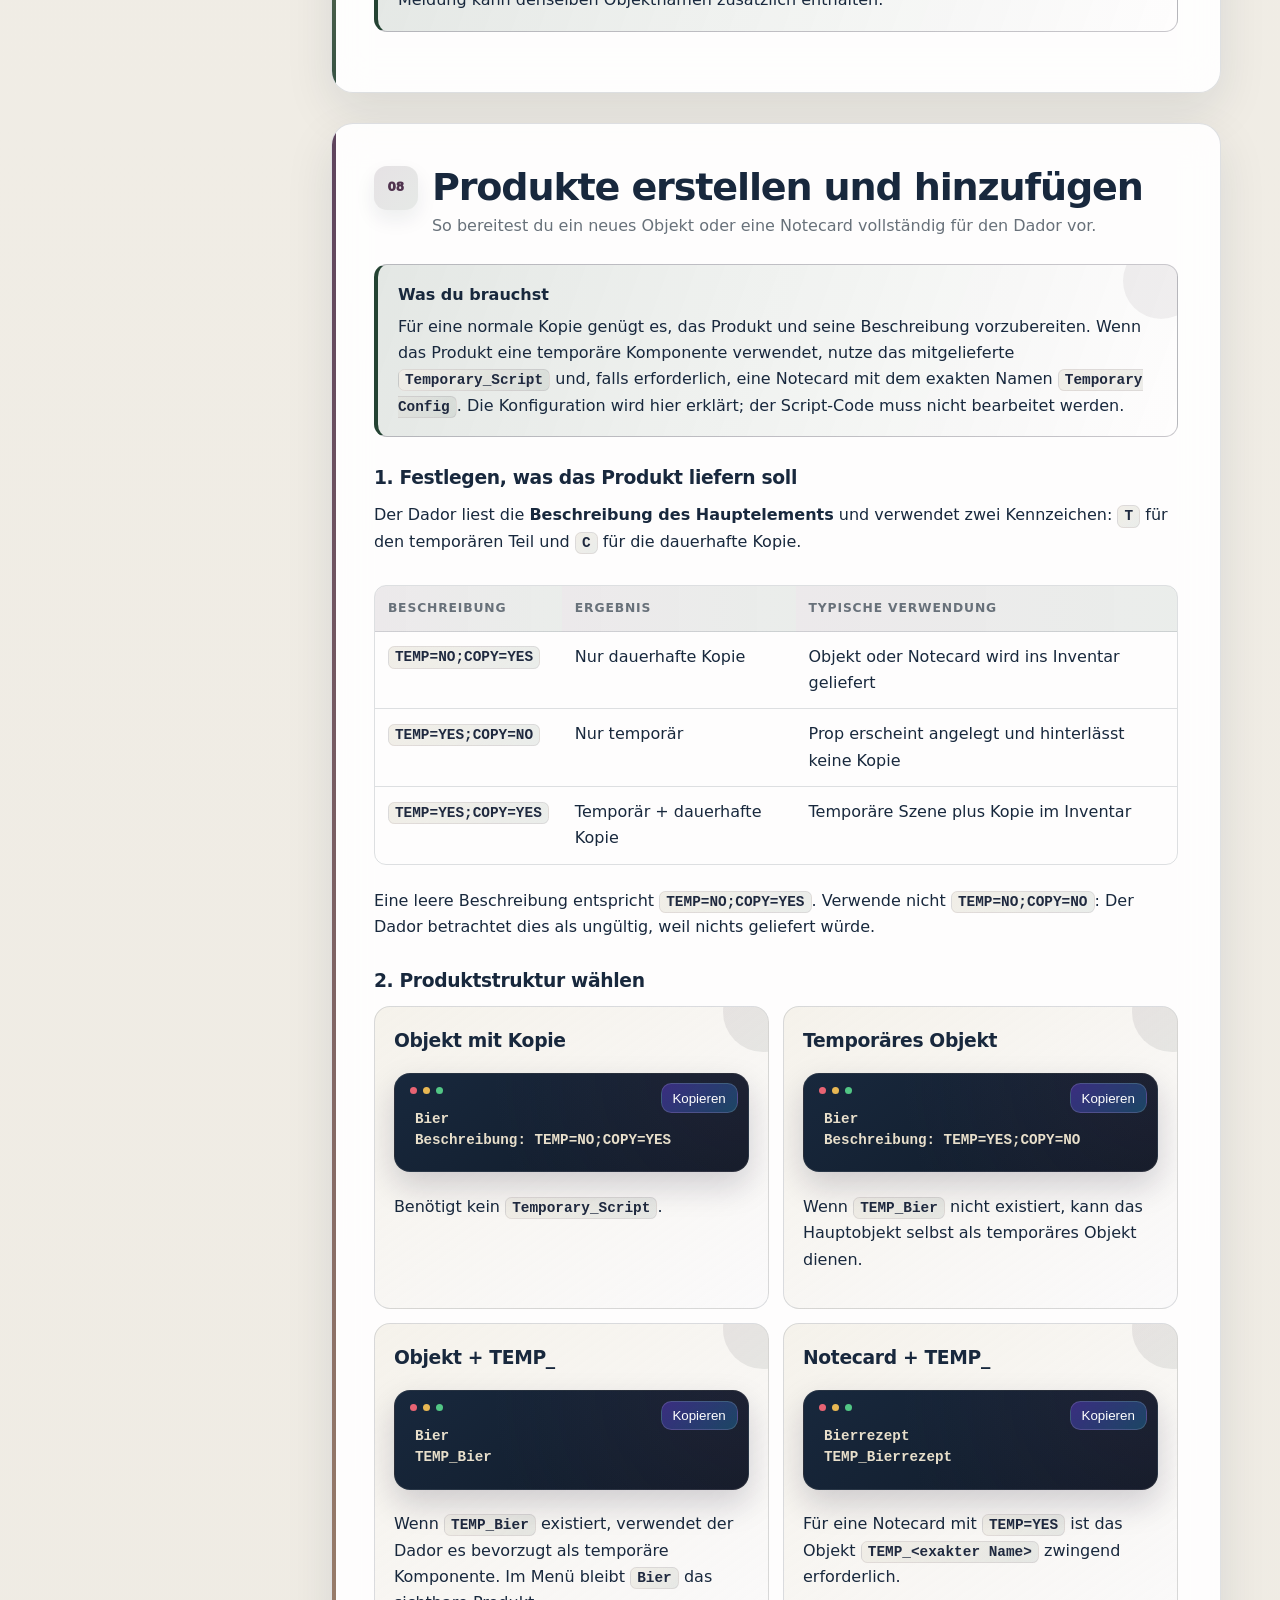
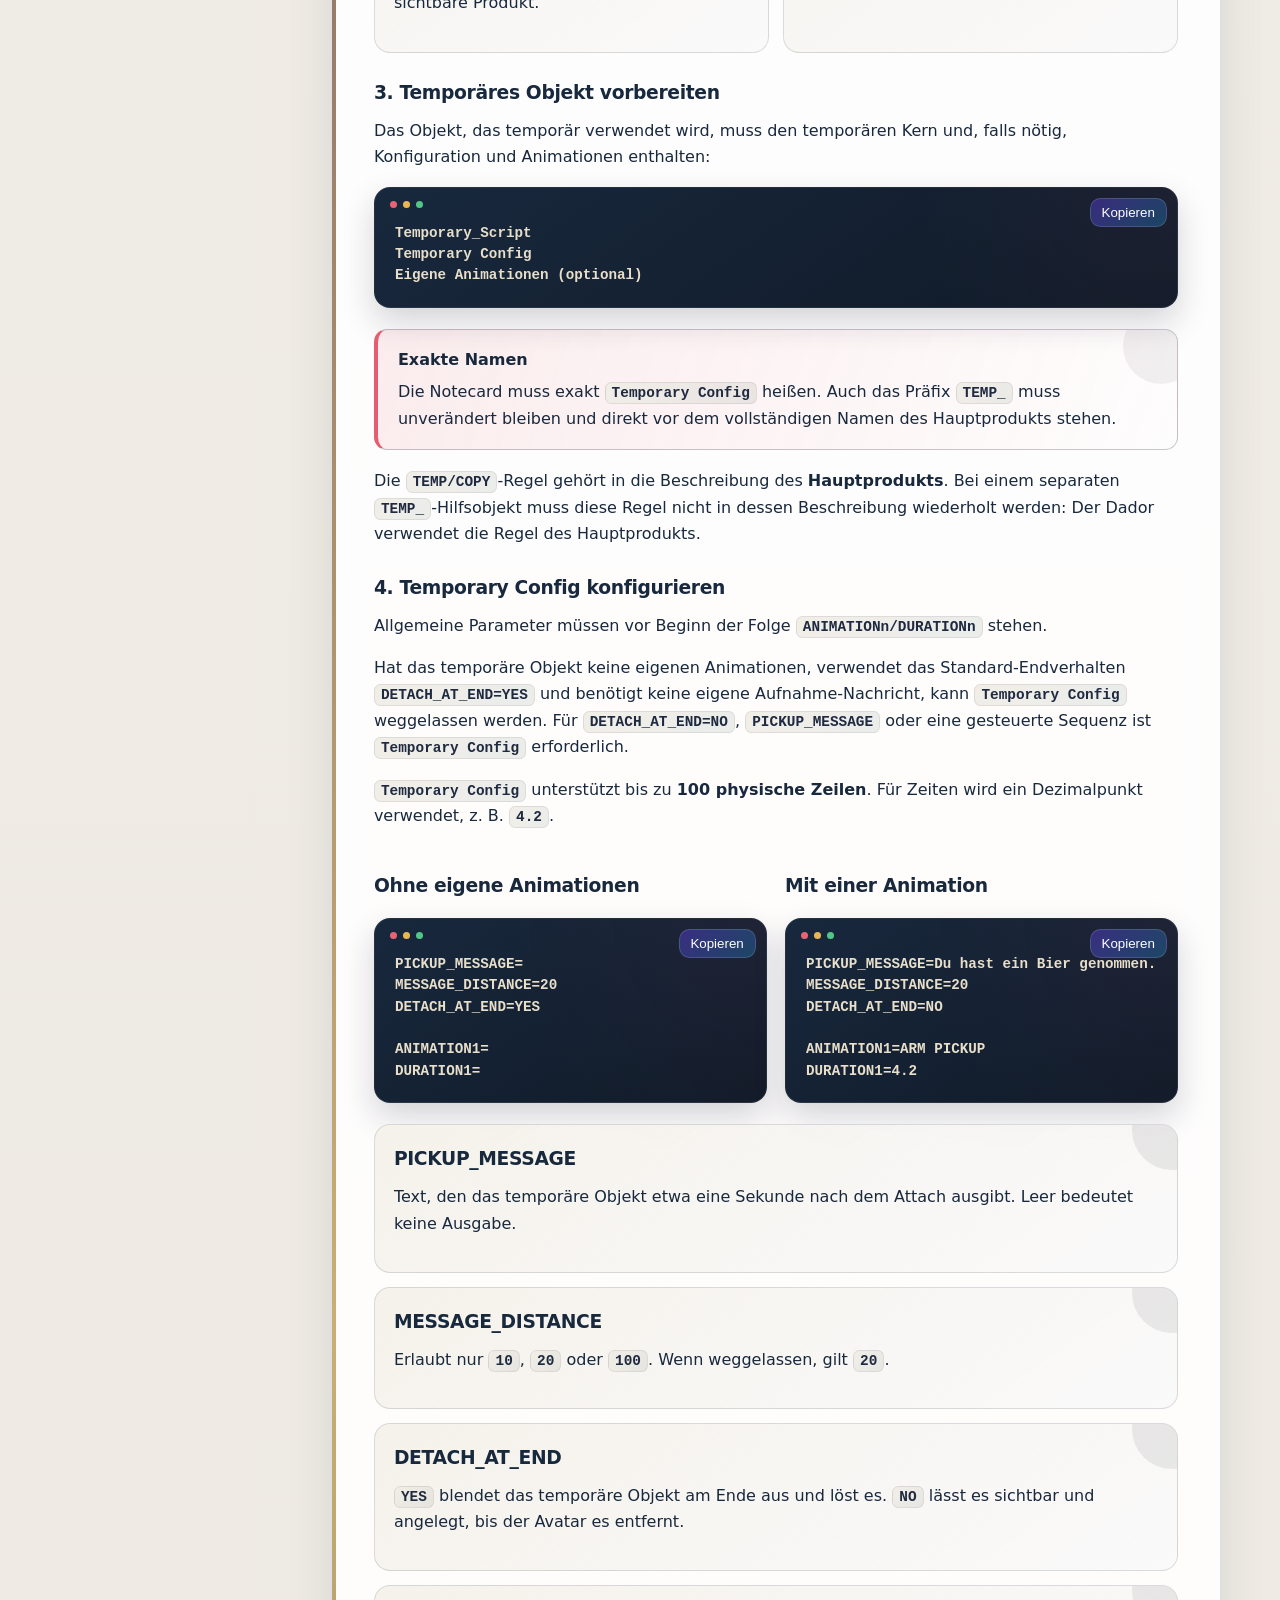
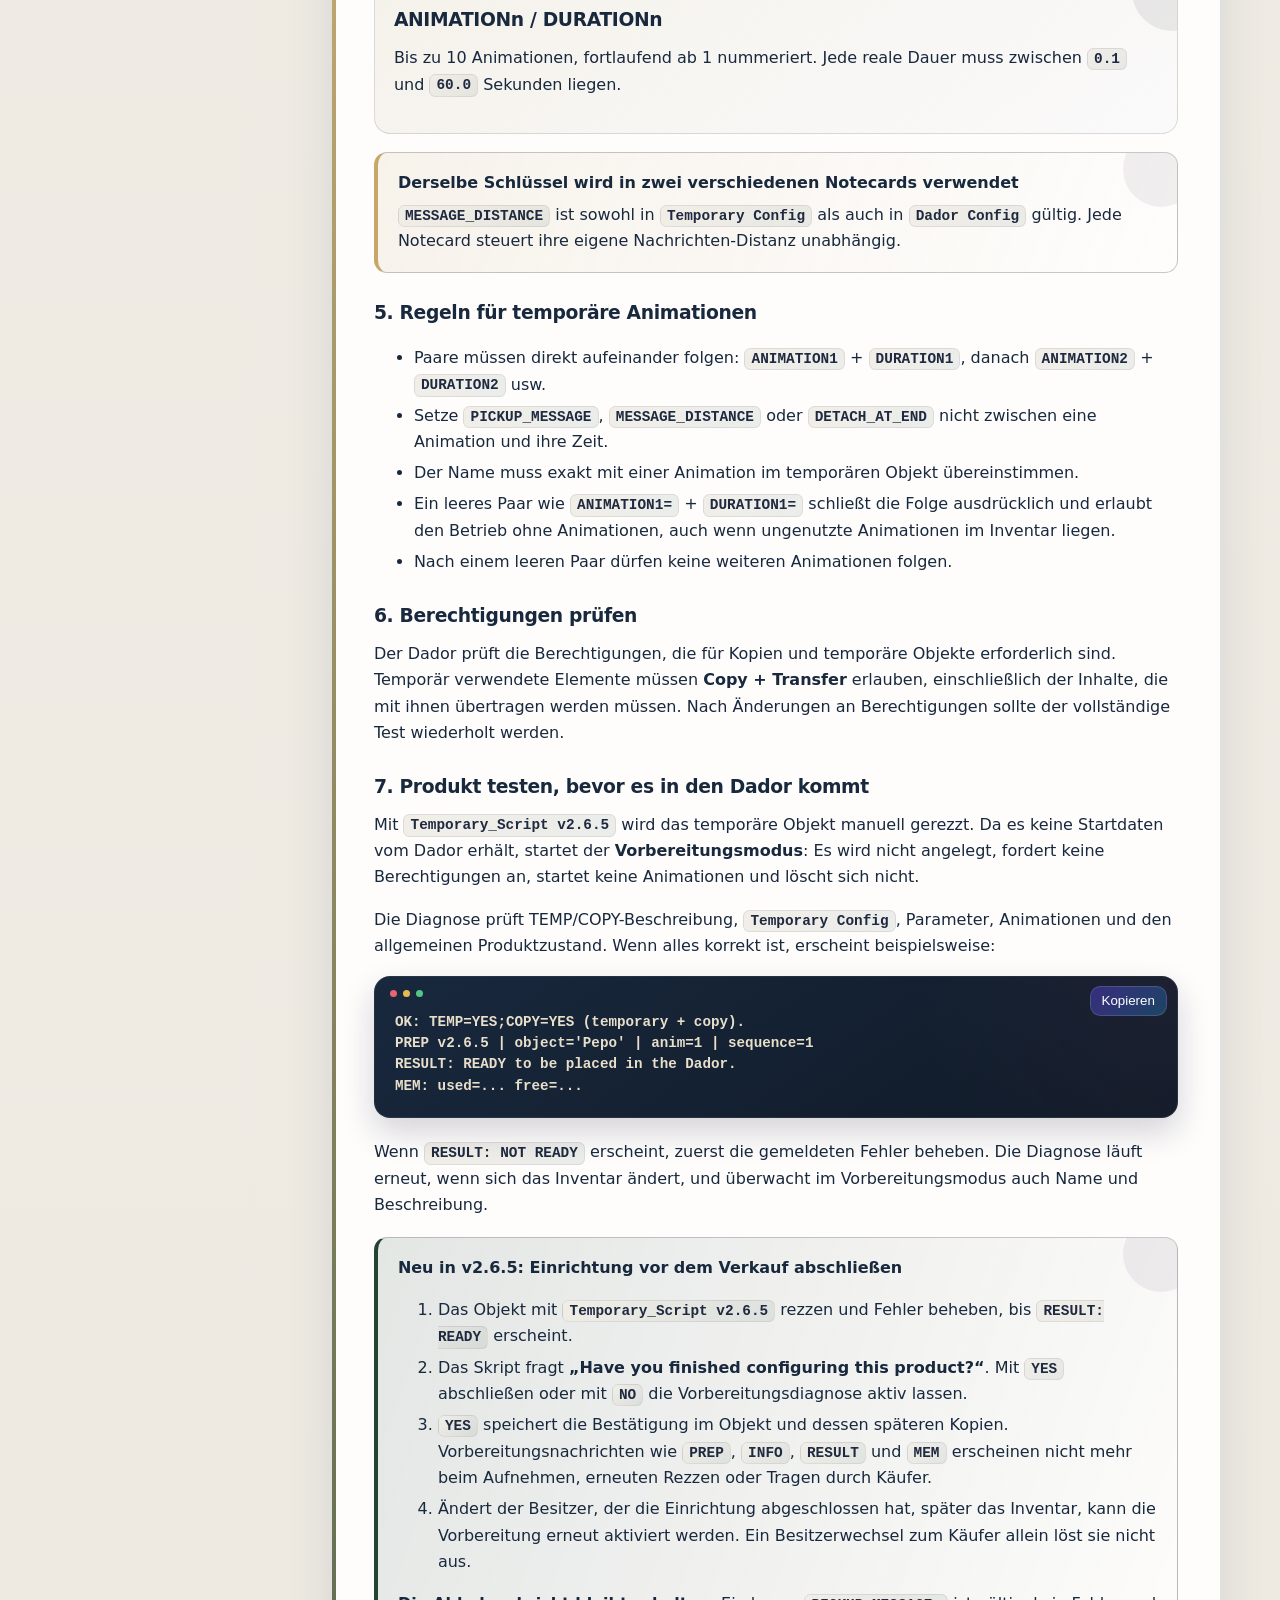
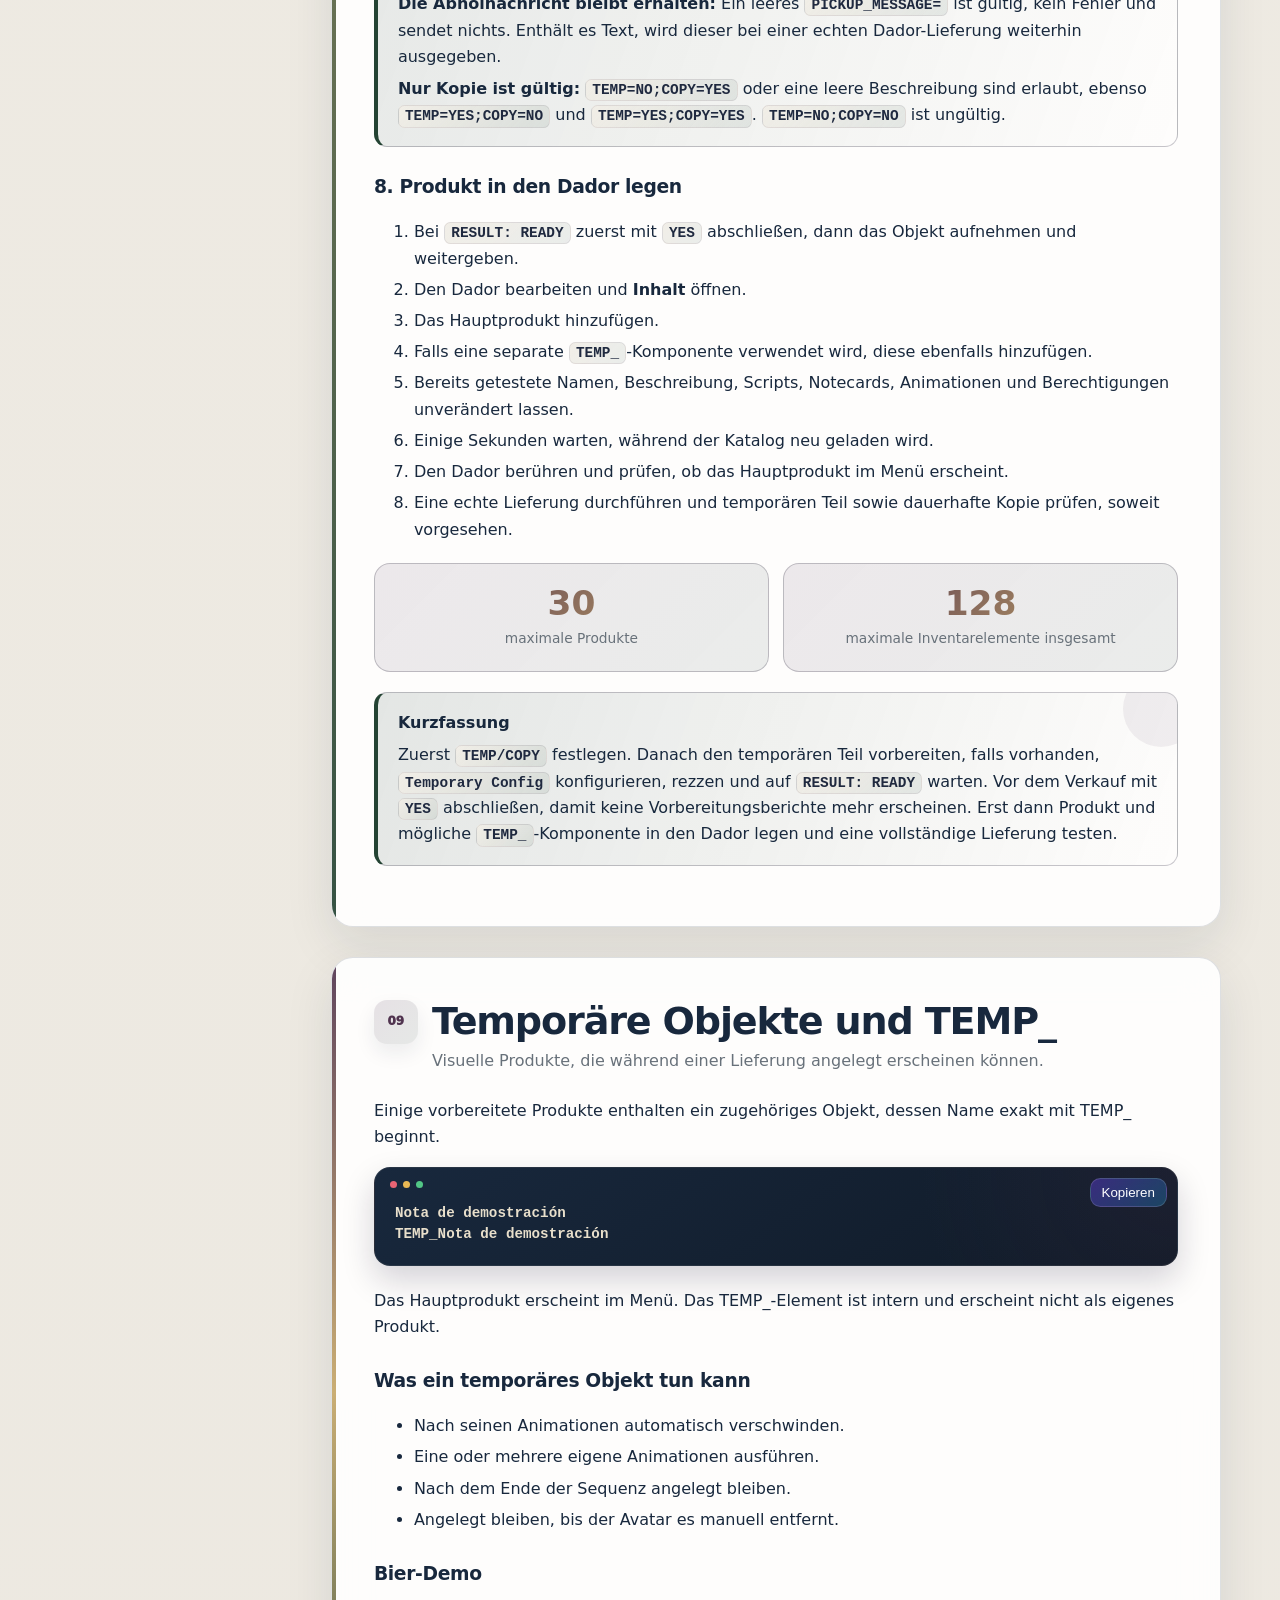
==== commit 0802c3c6: "Manual de.html: use exact English TEMP policy key" ====
--- a/docs/de.html
+++ b/docs/de.html
@@ -236,7 +236,7 @@
     <article><h3>Objekt + TEMP_</h3><pre><code>Bier
 TEMP_Bier</code></pre><p>Wenn <code>TEMP_Bier</code> existiert, verwendet der Dador es bevorzugt als temporäre Komponente. Im Menü bleibt <code>Bier</code> das sichtbare Produkt.</p></article>
     <article><h3>Notecard + TEMP_</h3><pre><code>Bierrezept
-TEMP_Bierrezept</code></pre><p>Für eine Notecard mit <code>T=YES</code> ist das Objekt <code>TEMP_&lt;exakter Name&gt;</code> zwingend erforderlich.</p></article>
+TEMP_Bierrezept</code></pre><p>Für eine Notecard mit <code>TEMP=YES</code> ist das Objekt <code>TEMP_&lt;exakter Name&gt;</code> zwingend erforderlich.</p></article>
   </div>
 
   <h3>3. Temporäres Objekt vorbereiten</h3>
